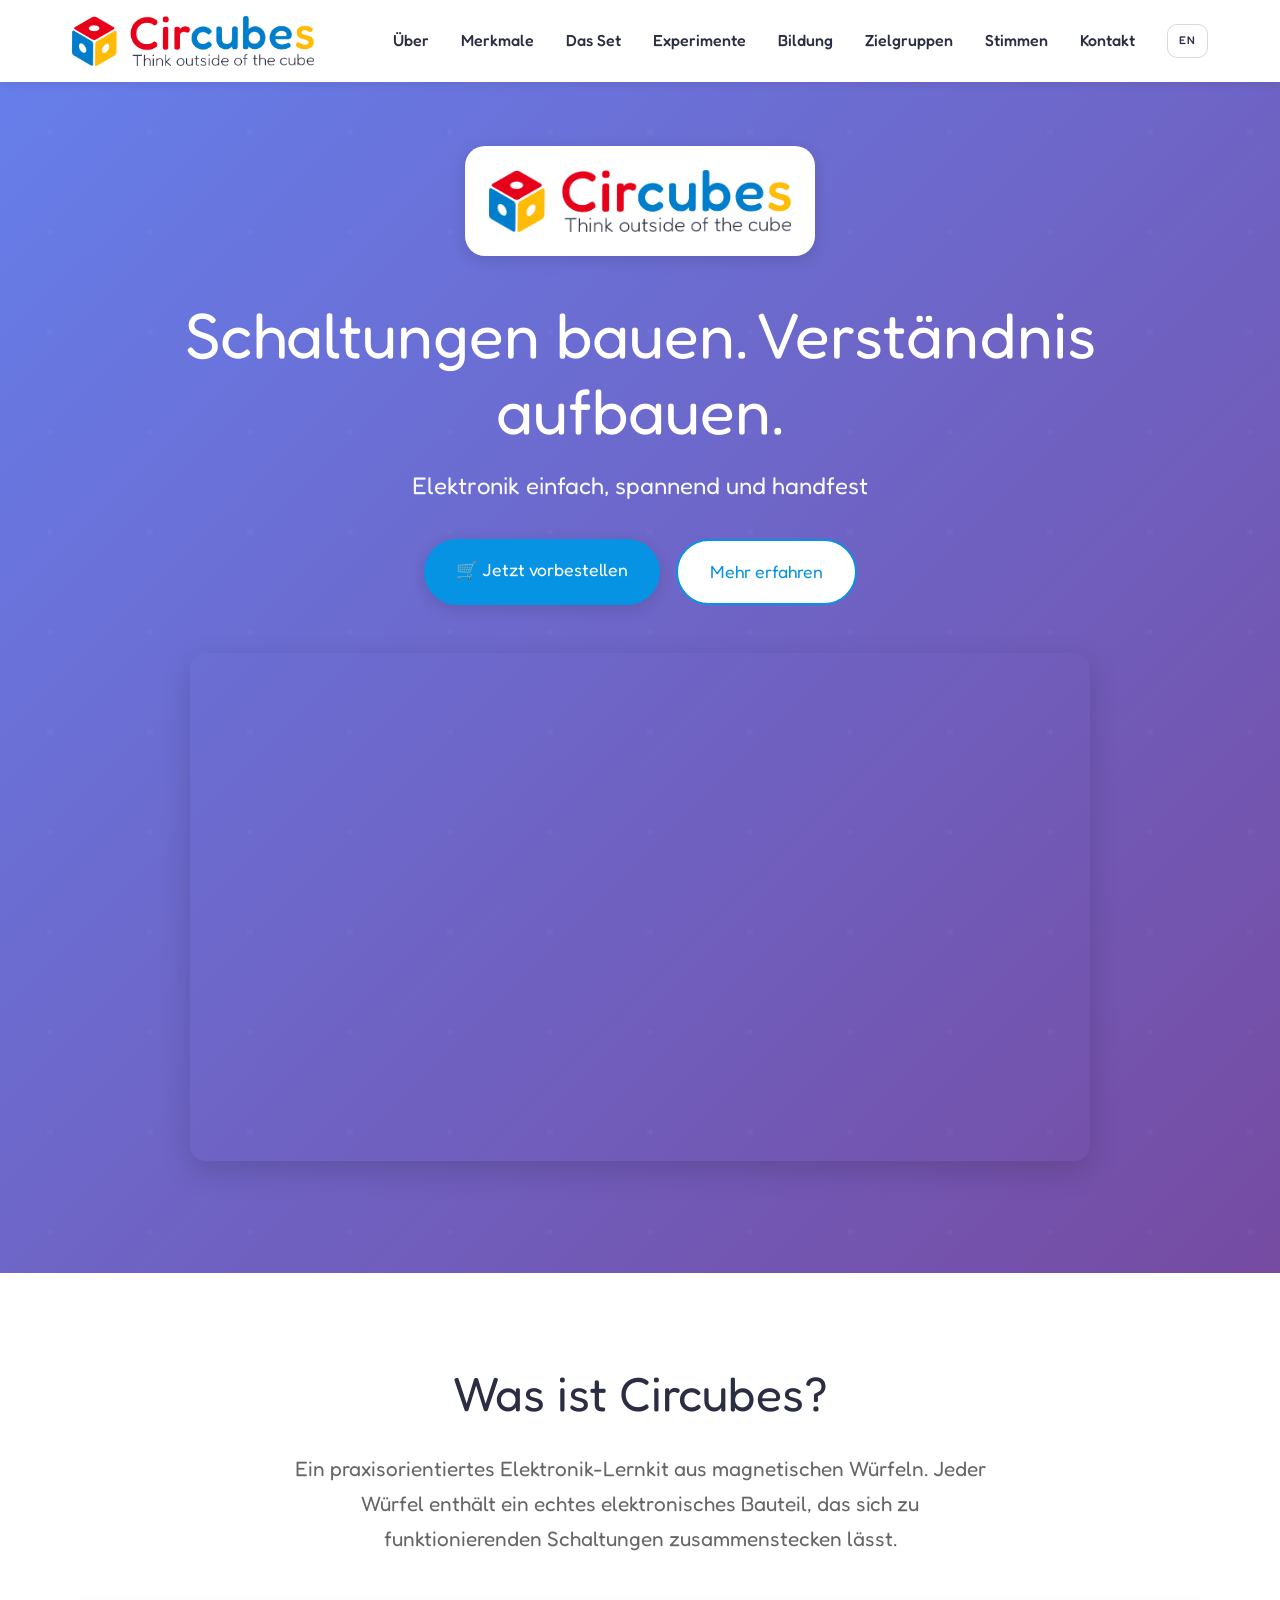
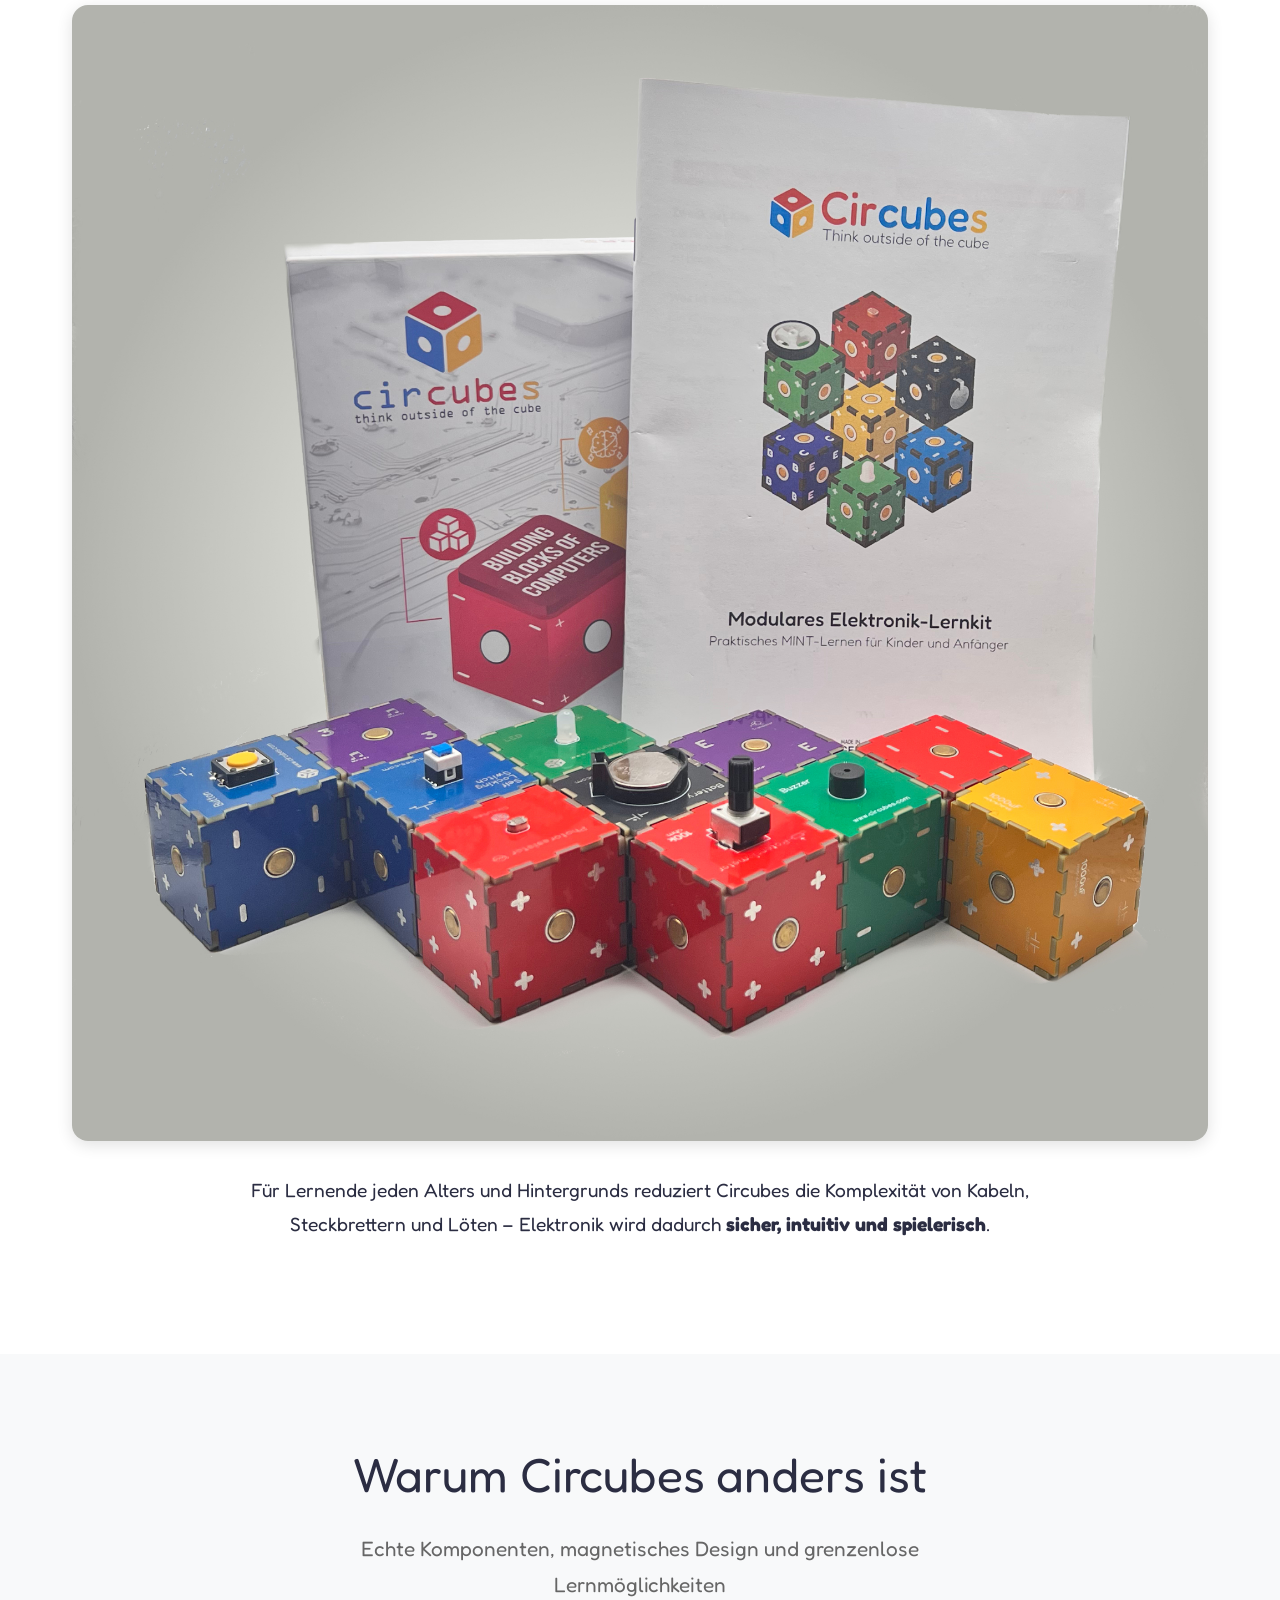
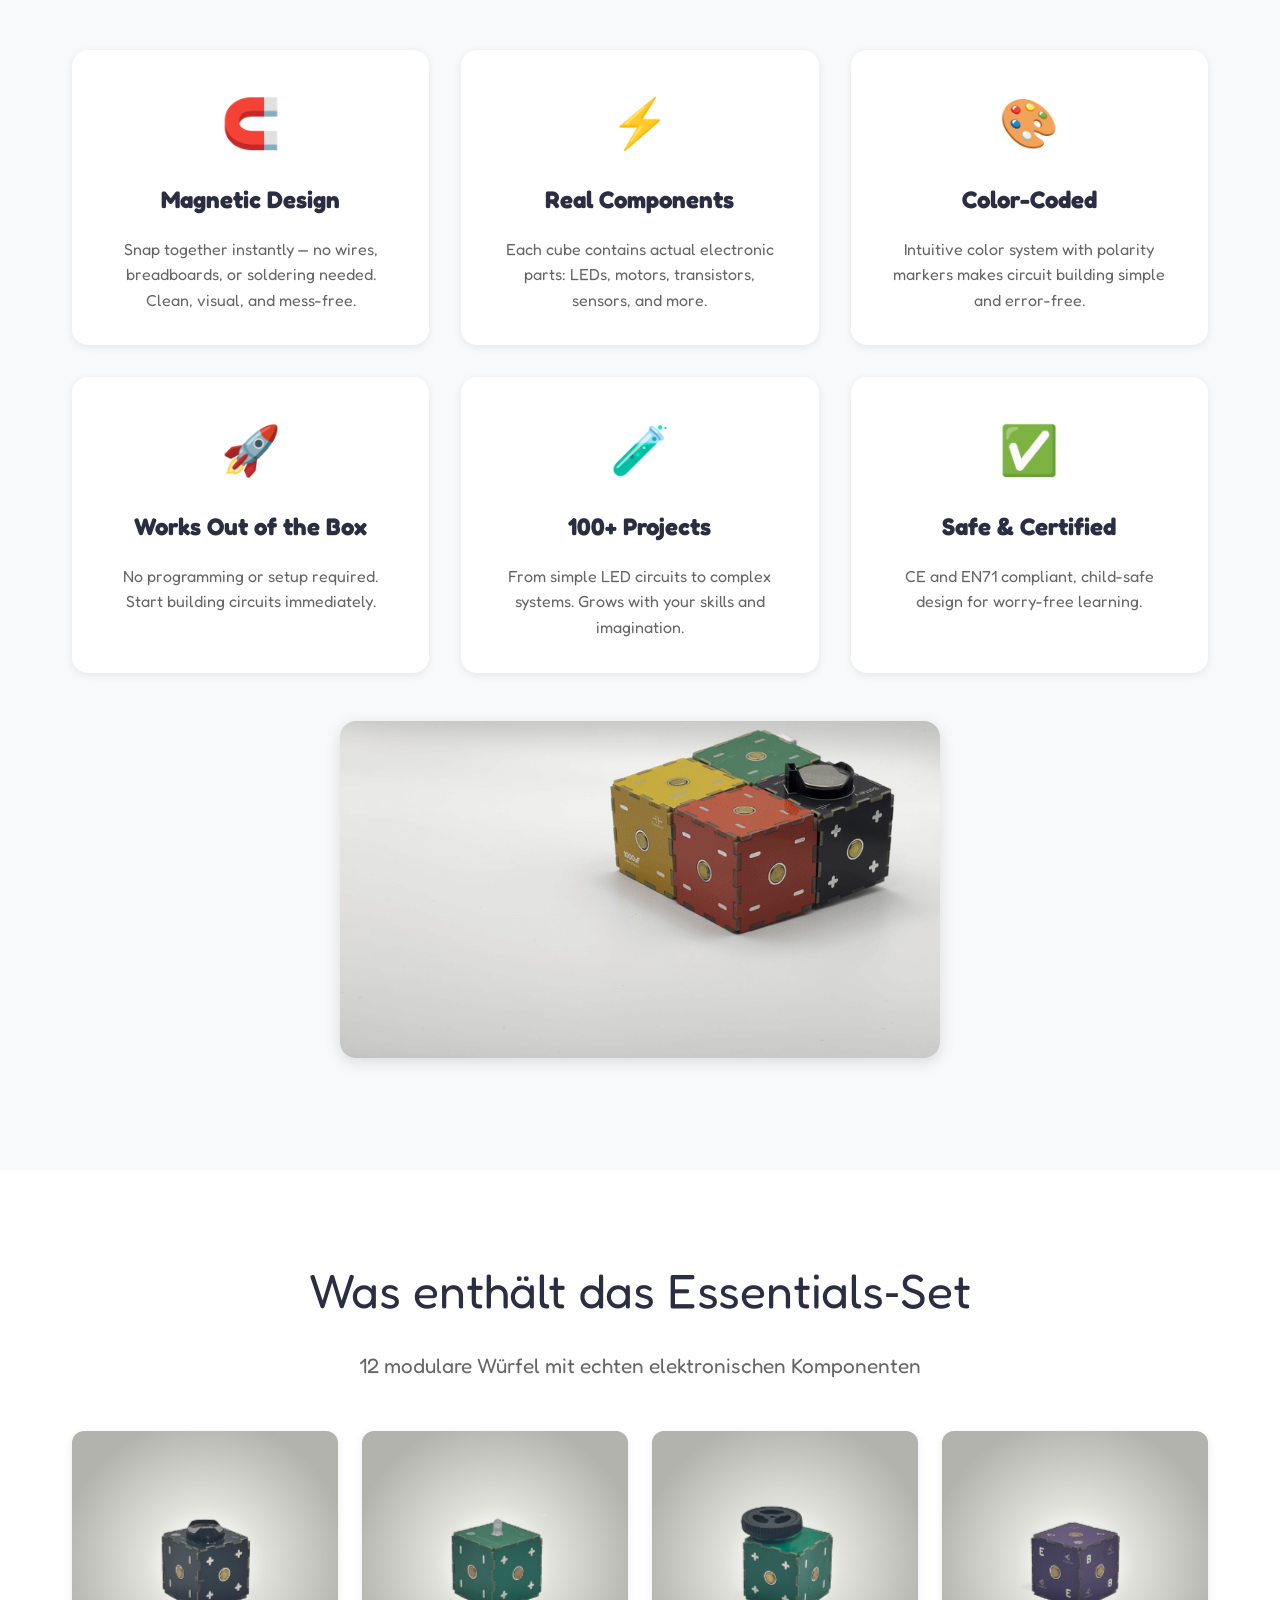
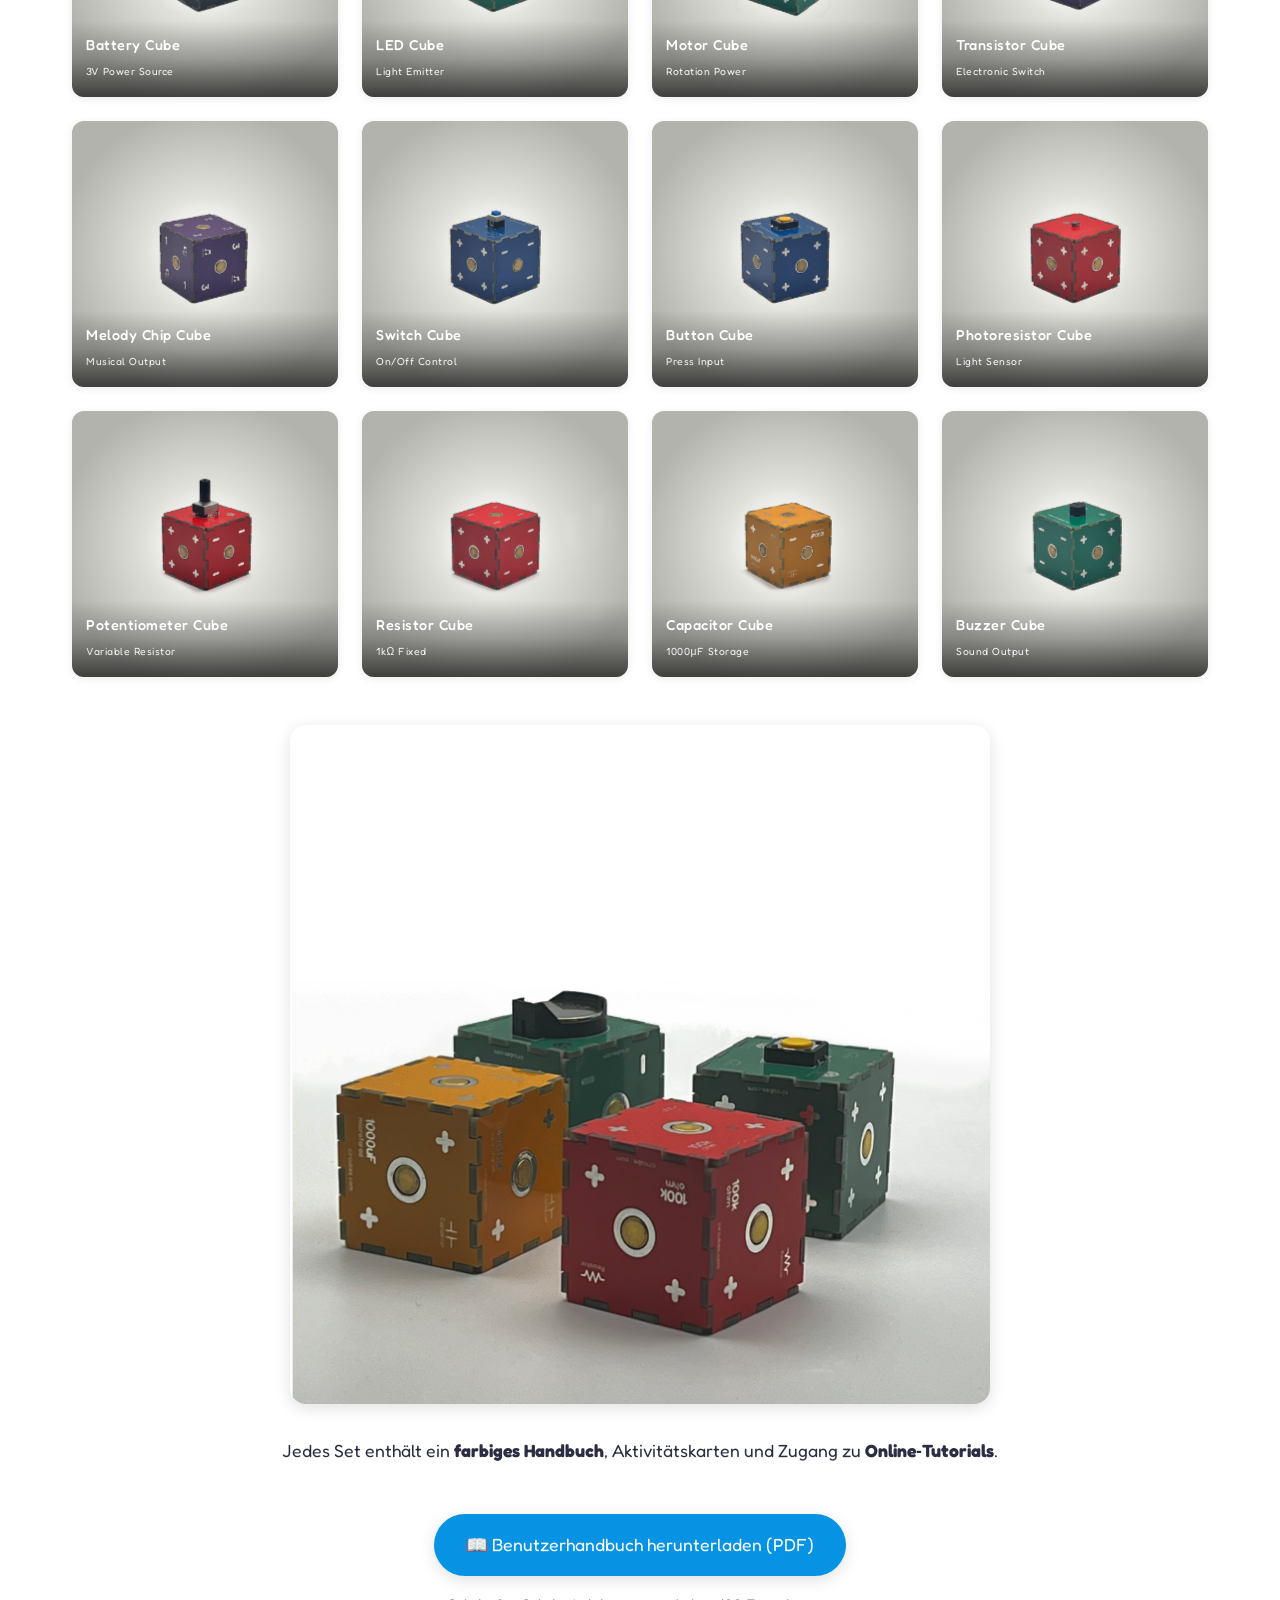
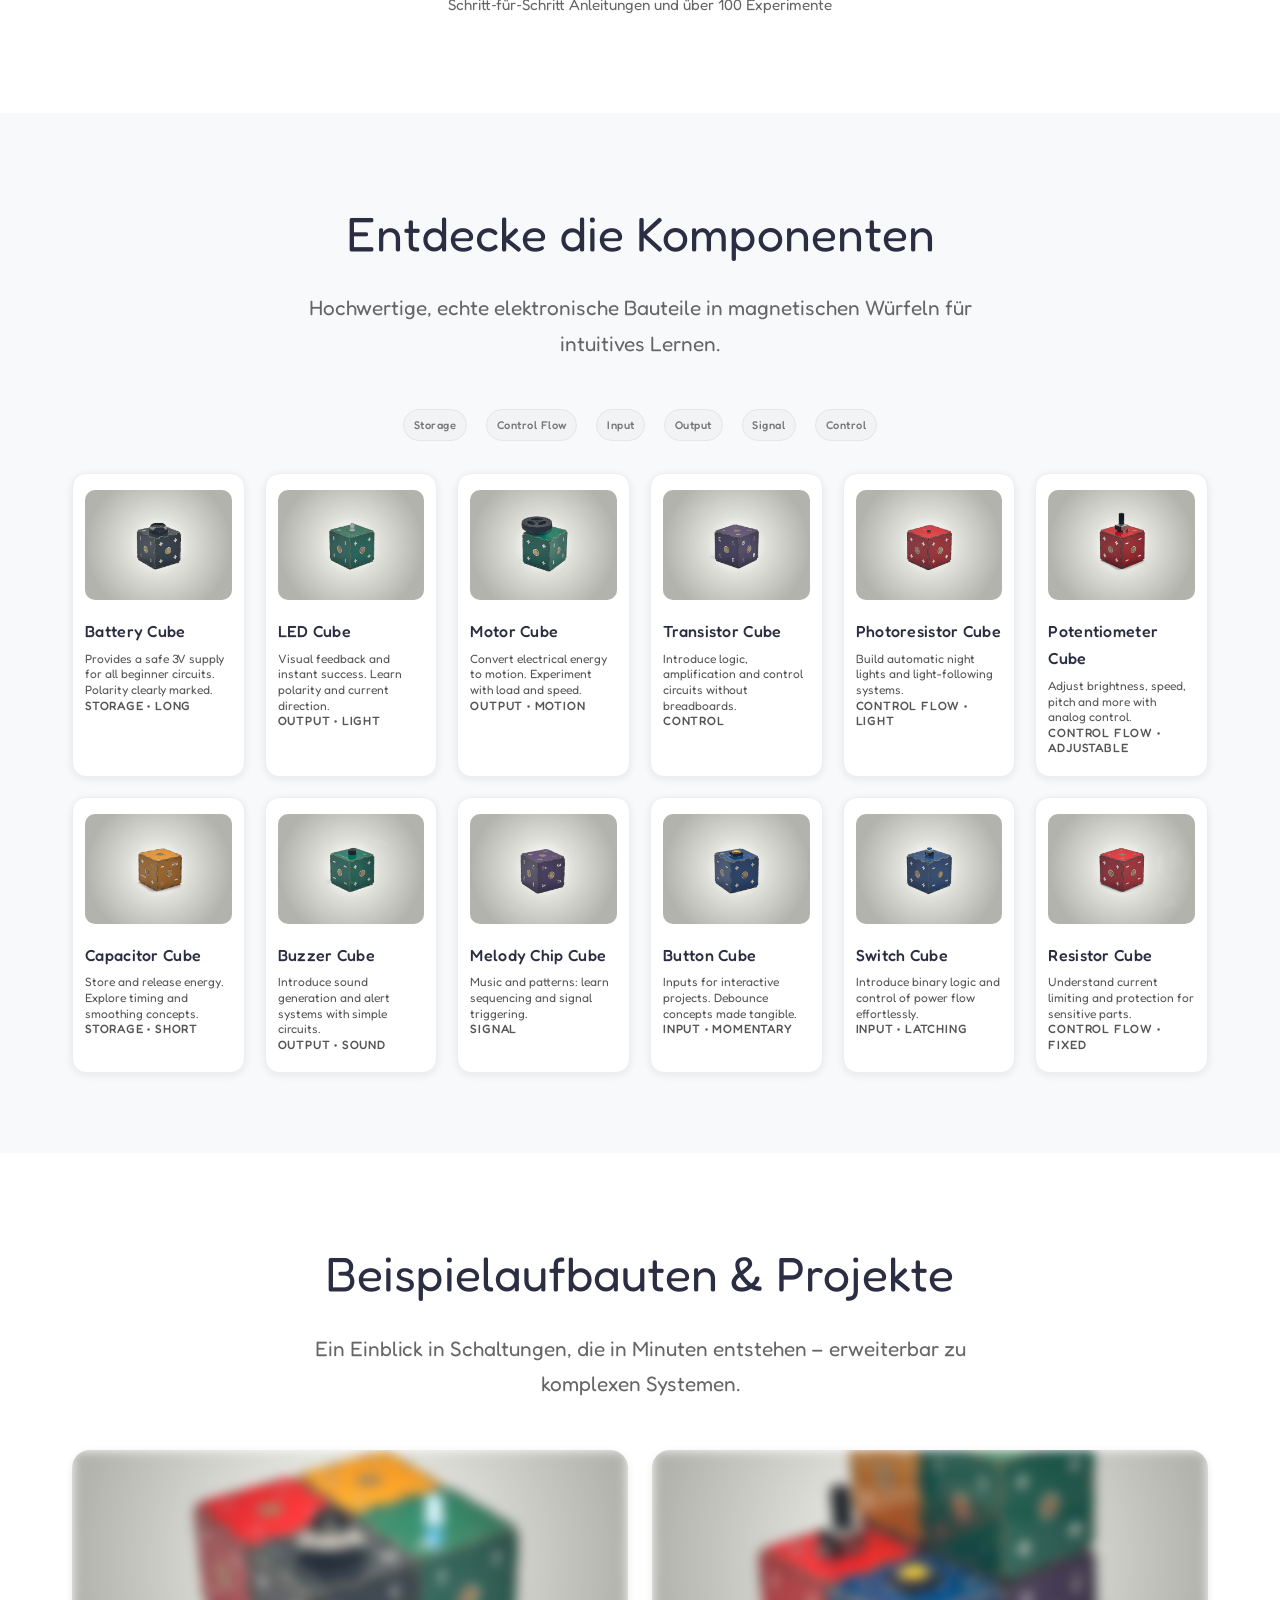
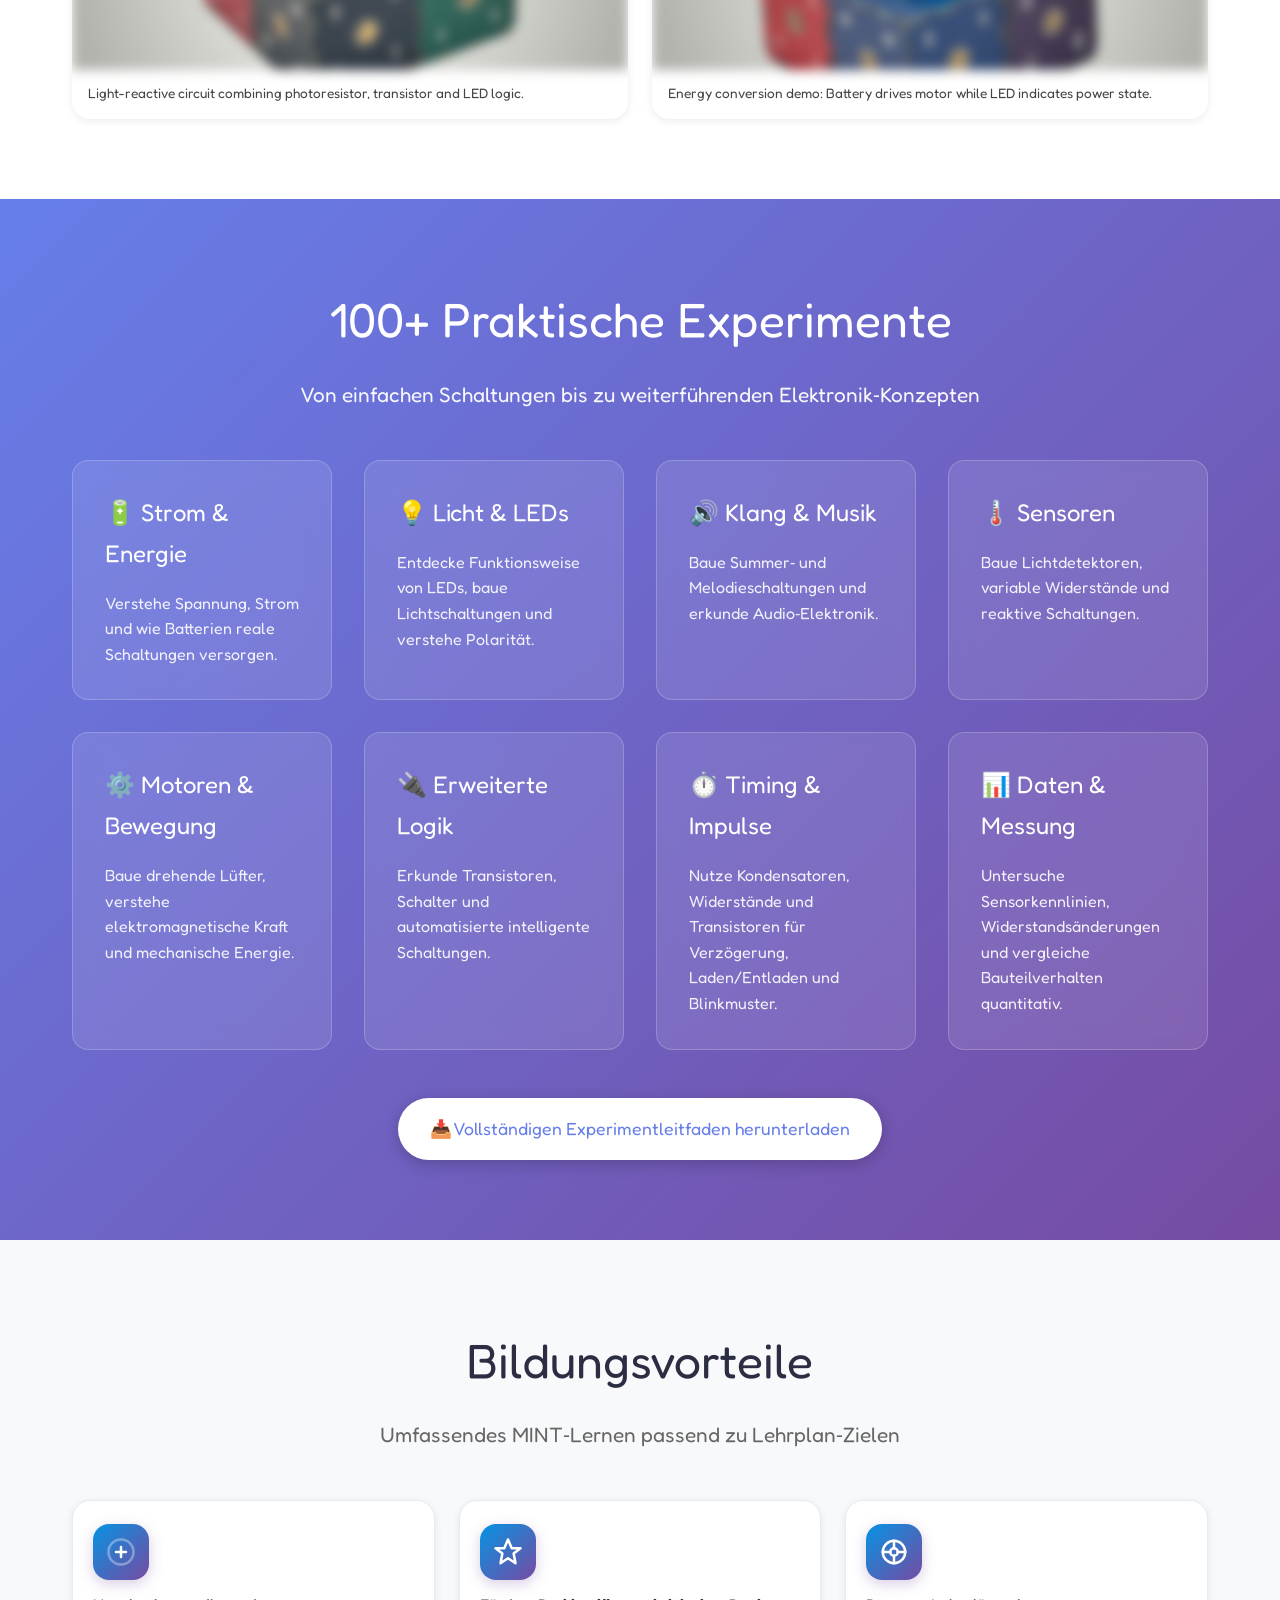
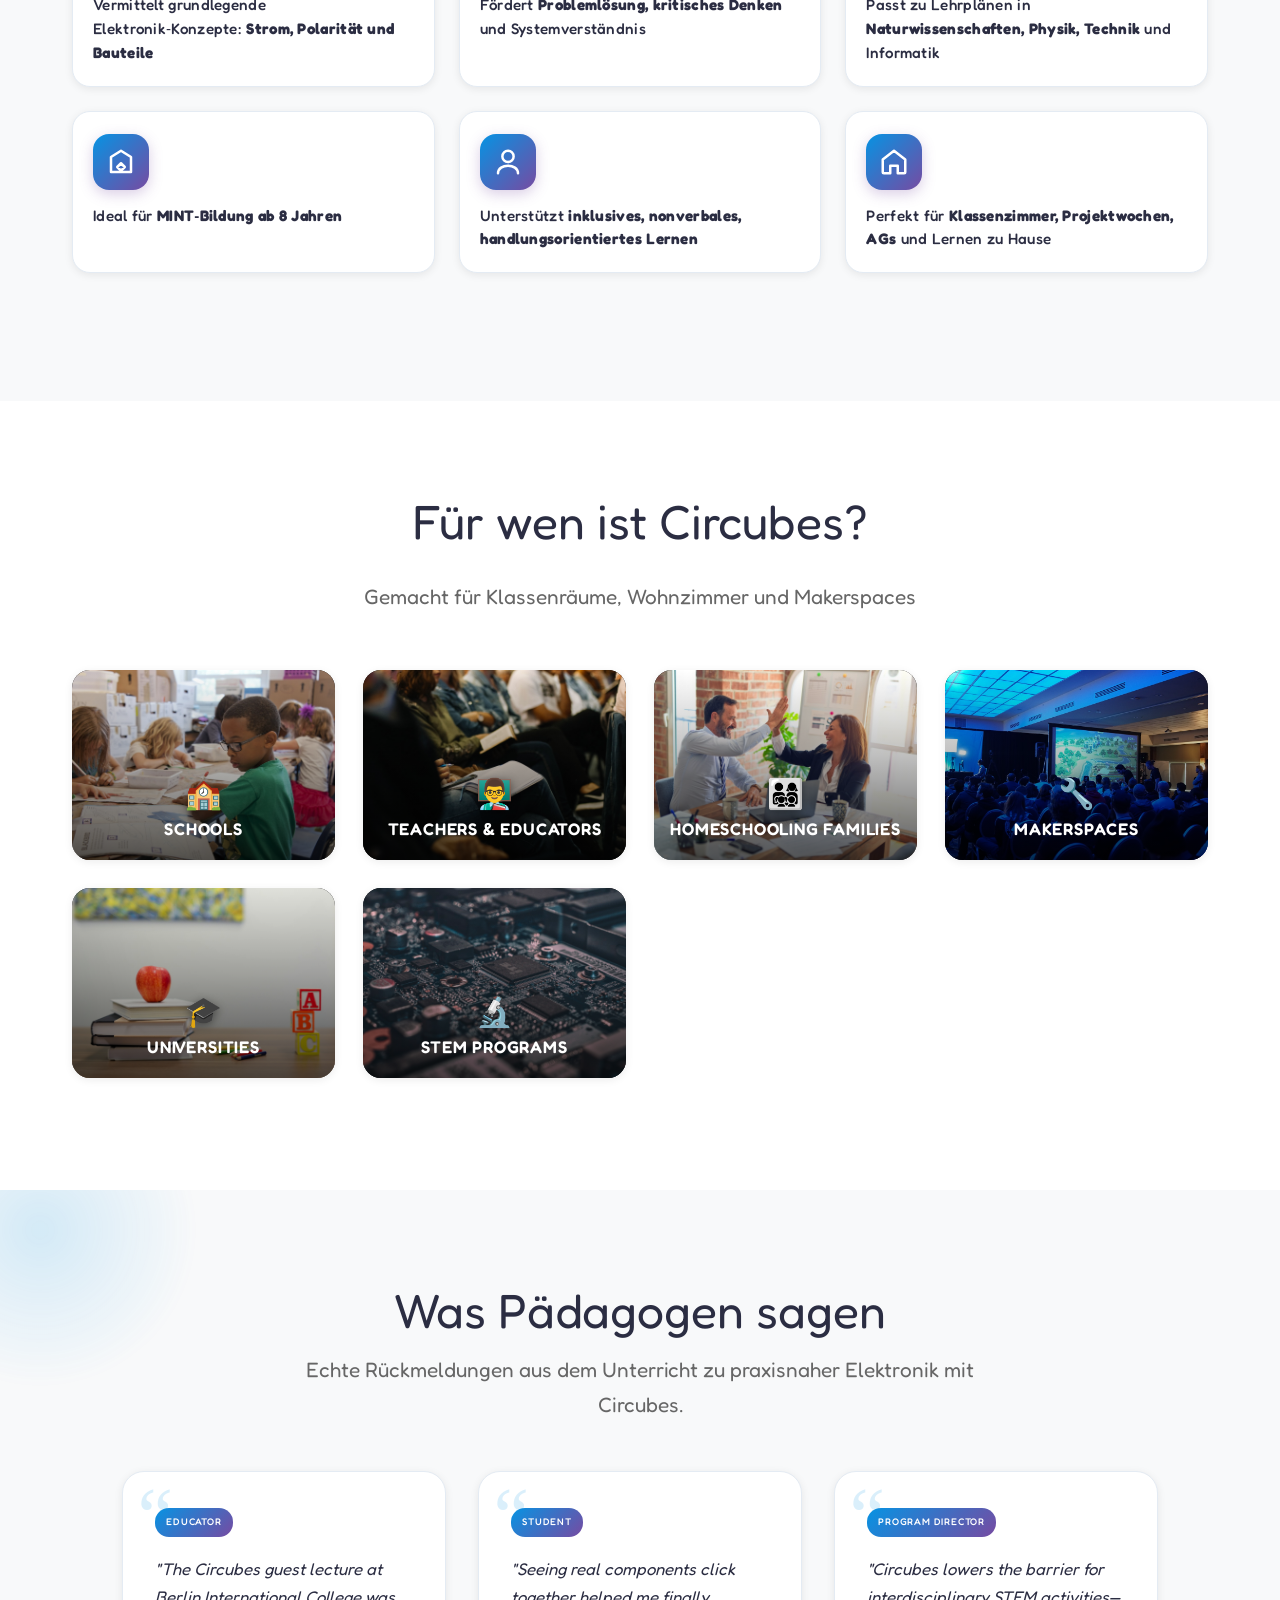
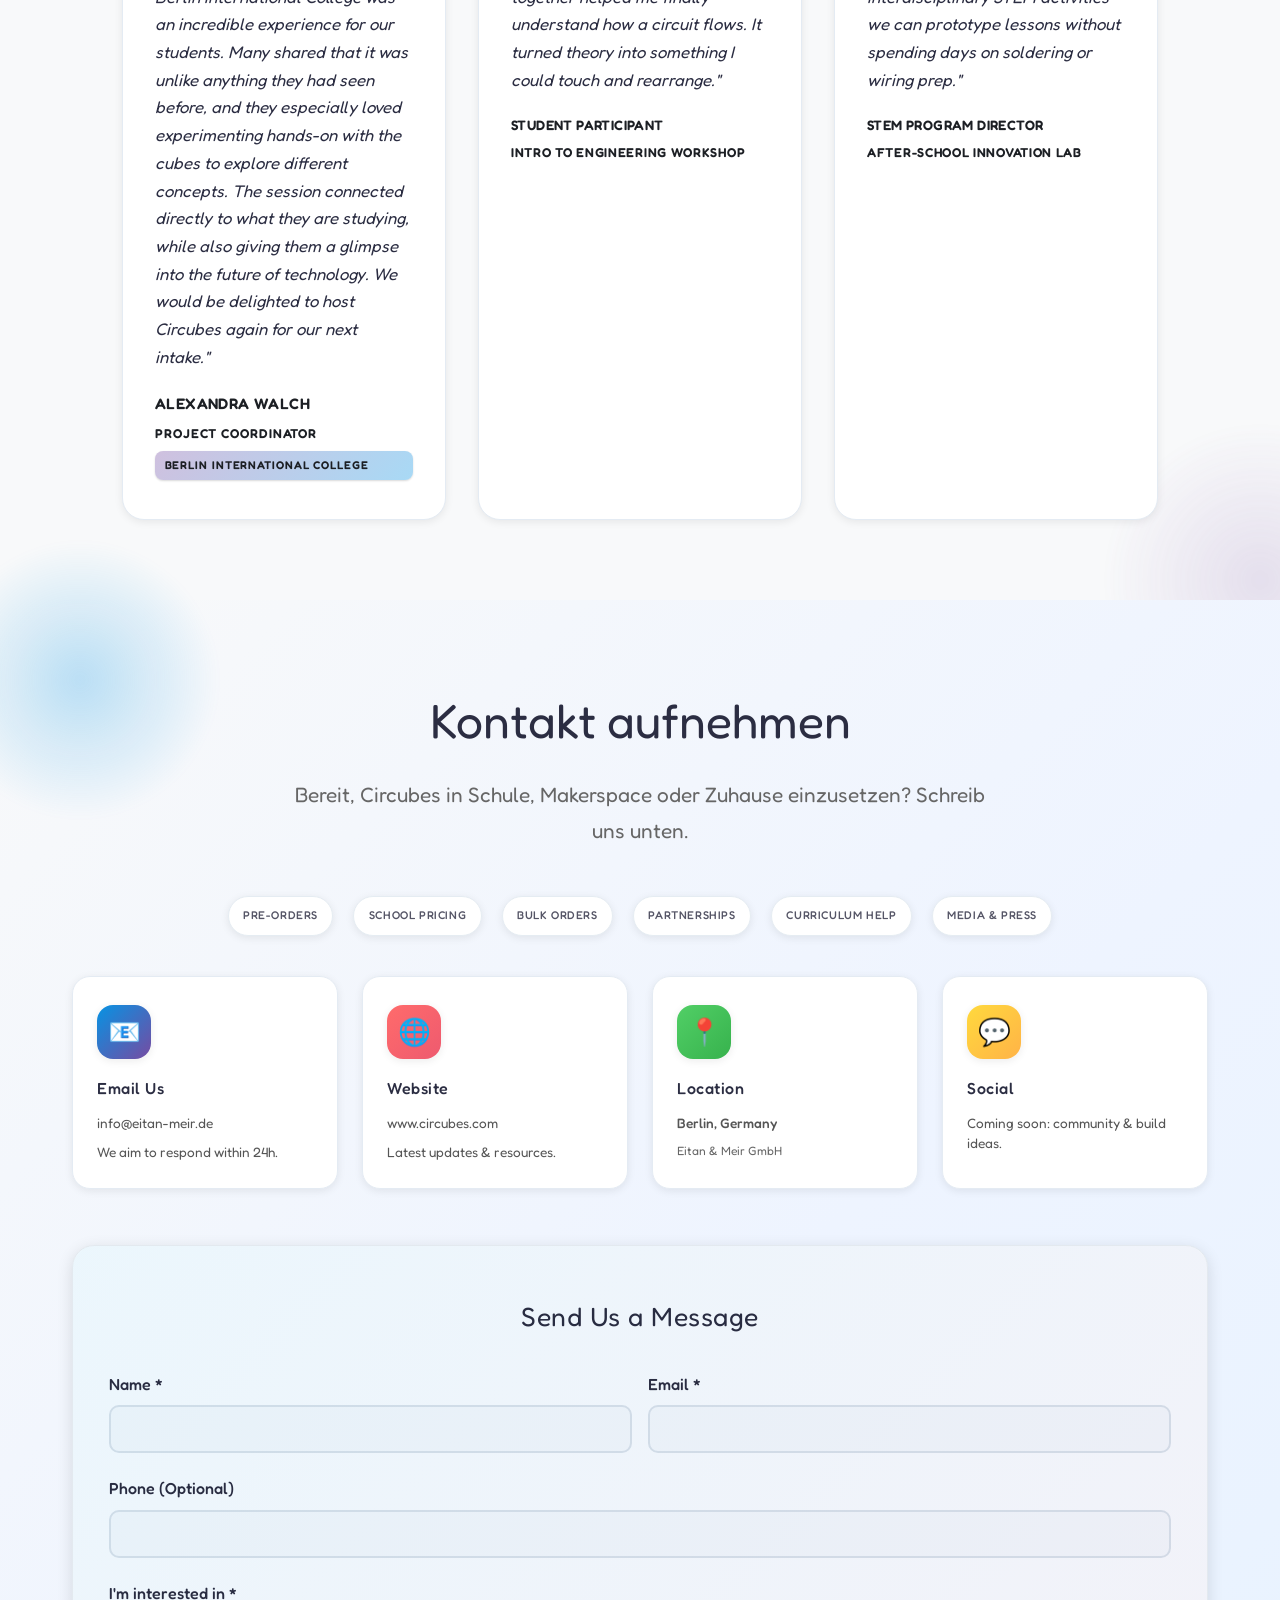
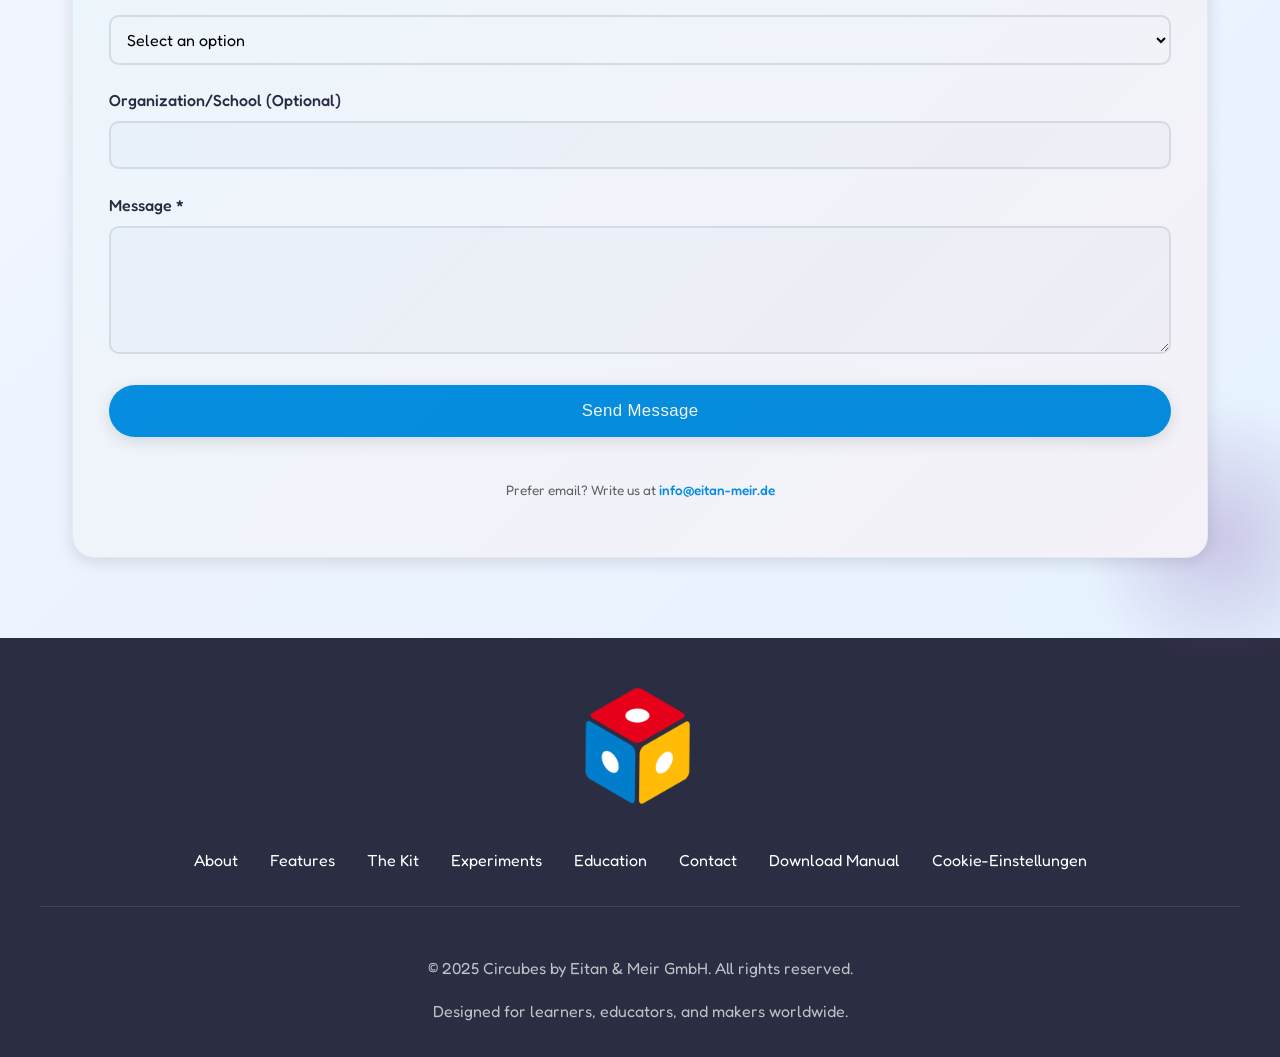
==== index-de.html @ 911e34e5 "cookies" ====
<!DOCTYPE html>
<html lang="de">

<head>
    <meta charset="UTF-8" />
    <meta name="viewport" content="width=device-width, initial-scale=1.0" />
    <meta name="description" content="Circubes – Modulares Elektronik-Lernkit. Schaltungen bauen ohne Kabel oder Löten. Perfekt für MINT-Bildung, Schulen und Maker." />
    <title>Circubes – Schaltungen bauen. Elektronik verstehen.</title>
    <script type="application/ld+json">
    {
      "@context": "https://schema.org",
      "@graph": [
        {
          "@type": "Organization",
          "@id": "https://www.circubes.com/index-de.html#organization",
          "name": "Eitan & Meir GmbH",
          "url": "https://www.circubes.com/index-de.html",
          "logo": {
            "@type": "ImageObject",
            "url": "https://www.circubes.com/logo_full_size.png",
            "width": "600",
            "height": "600"
          },
          "contactPoint": {
            "@type": "ContactPoint",
            "email": "info@eitan-meir.de",
            "contactType": "Kundenservice"
          }
        },
        {
          "@type": "WebSite",
          "@id": "https://www.circubes.com/index-de.html#website",
          "url": "https://www.circubes.com/index-de.html",
          "name": "Circubes",
          "description": "Modulares Elektronik-Lernkit. Schaltungen bauen ohne Kabel oder Löten. Perfekt für MINT-Bildung, Schulen und Maker.",
          "publisher": {
            "@id": "https://www.circubes.com/index-de.html#organization"
          }
        },
        {
          "@type": "Product",
          "@id": "https://www.circubes.com/index-de.html#mainproduct",
          "name": "Circubes Essentials-Set",
          "description": "Ein praxisorientiertes Elektronik-Lernkit aus 12 magnetischen Würfeln. Jeder Würfel enthält ein echtes elektronisches Bauteil, das sich zu funktionierenden Schaltungen zusammenstecken lässt. Sicher, intuitiv und spielerisch für jedes Alter.",
          "image": [
            "https://www.circubes.com/img/hore.jpg",
            "https://www.circubes.com/img/battery.jpg",
            "https://www.circubes.com/img/led.jpg",
            "https://www.circubes.com/p2.png"
          ],
          "brand": {
            "@type": "Brand",
            "name": "Circubes"
          },
          "offers": {
            "@type": "Offer",
            "url": "https://www.circubes.com/index-de.html",
            "priceCurrency": "USD",
            "price": "99.00",
            "priceValidUntil": "2026-12-31",
            "availability": "https://schema.org/InStock",
            "itemCondition": "https://schema.org/NewCondition",
            "seller": {
              "@id": "https://www.circubes.com/index-de.html#organization"
            },
            "shippingDetails": {
              "@type": "OfferShippingDetails",
              "shippingRate": {
                "@type": "MonetaryAmount",
                "value": "0",
                "currency": "USD"
              },
              "shippingDestination": [
                {
                  "@type": "DefinedRegion",
                  "addressCountry": "DE"
                },
                {
                  "@type": "DefinedRegion",
                  "addressCountry": "EU"
                }
              ],
              "deliveryTime": {
                "@type": "ShippingDeliveryTime",
                "handlingTime": {
                  "@type": "QuantitativeValue",
                  "minValue": "0",
                  "maxValue": "2",
                  "unitCode": "DAY"
                },
                "transitTime": {
                  "@type": "QuantitativeValue",
                  "minValue": "2",
                  "maxValue": "5",
                  "unitCode": "DAY"
                }
              }
            },
            "hasMerchantReturnPolicy": {
              "@type": "MerchantReturnPolicy",
              "applicableCountry": "DE",
              "returnPolicyCategory": "https://schema.org/MerchantReturnFiniteReturnPeriod",
              "merchantReturnDays": 30,
              "returnMethod": "https://schema.org/ReturnByMail",
              "returnFees": "https://schema.org/FreeReturn"
            }
          },
          "aggregateRating": {
            "@type": "AggregateRating",
            "ratingValue": "5",
            "bestRating": "5",
            "ratingCount": "3"
          },
          "review": {
            "@type": "Review",
            "author": {
              "@type": "Person",
              "name": "Alexandra Walch"
            },
            "reviewRating": {
              "@type": "Rating",
              "ratingValue": "5",
              "bestRating": "5"
            },
            "reviewBody": "Der Circubes-Gastvortrag am Berlin International College war ein unglaubliches Erlebnis für unsere Studenten. Viele sagten, es sei anders als alles, was sie zuvor gesehen hätten."
          },
          "category": "Lernspielzeug / Elektronik-Baukasten",
          "hasPart": [
            {
              "@type": "Thing",
              "name": "Batterie-Würfel",
              "description": "3V Stromquelle für modulare Schaltungen.",
              "image": "https://www.circubes.com/img/battery.jpg"
            },
            {
              "@type": "Thing",
              "name": "LED-Würfel",
              "description": "Leuchtdioden-Würfel für visuelles Feedback.",
              "image": "https://www.circubes.com/img/led.jpg"
            },
            {
              "@type": "Thing",
              "name": "Motor-Würfel",
              "description": "Gleichstrommotor-Würfel für Bewegungsexperimente.",
              "image": "https://www.circubes.com/img/motor.jpg"
            },
            {
              "@type": "Thing",
              "name": "Transistor-Würfel",
              "description": "Elektronischer Schalter für Logik und Steuerung.",
              "image": "https://www.circubes.com/img/transistor.jpg"
            },
            {
              "@type": "Thing",
              "name": "Melodie-Chip-Würfel",
              "description": "Integrierter Schaltkreis für musikalische Töne.",
              "image": "https://www.circubes.com/img/melody.jpg"
            },
            {
              "@type": "Thing",
              "name": "Schalter-Würfel",
              "description": "Rastender Schalter zur Stromsteuerung.",
              "image": "https://www.circubes.com/img/switch.jpg"
            },
            {
              "@type": "Thing",
              "name": "Taster-Würfel",
              "description": "Taktiler Taster für Eingaben.",
              "image": "https://www.circubes.com/img/button.jpg"
            },
            {
              "@type": "Thing",
              "name": "Fotowiderstand-Würfel",
              "description": "Lichtabhängiger Sensor für reaktive Schaltungen.",
              "image": "https://www.circubes.com/img/photoresistor.jpg"
            },
            {
              "@type": "Thing",
              "name": "Potentiometer-Würfel",
              "description": "Variabler Widerstand für analoge Steuerung.",
              "image": "https://www.circubes.com/img/potentiometer.jpg"
            },
            {
              "@type": "Thing",
              "name": "Widerstands-Würfel",
              "description": "1kΩ Festwiderstand zur Strombegrenzung.",
              "image": "https://www.circubes.com/img/resistor.jpg"
            },
            {
              "@type": "Thing",
              "name": "Kondensator-Würfel",
              "description": "1000μF Energiespeicher-Komponente.",
              "image": "https://www.circubes.com/img/capacitor.jpg"
            },
            {
              "@type": "Thing",
              "name": "Summer-Würfel",
              "description": "Akustisches Signalgeber-Modul.",
              "image": "https://www.circubes.com/img/buzzer.jpg"
            }
          ]
        }
      ]
    }
    </script>
    <link rel="preconnect" href="https://fonts.googleapis.com" />
    <link rel="preconnect" href="https://fonts.gstatic.com" crossorigin />
    <link href="https://fonts.googleapis.com/css2?family=Fredoka:wght@300..700&display=swap" rel="stylesheet">
    <style>
        /* Variables */
        :root {
            --color-primary: #0693e3;
            --color-secondary: #FF6B6B;
            --color-accent: #FFD93D;
            --color-success: #51CF66;
            --color-dark: #2b2d42;
            --color-light: #f8f9fa;
            --color-white: #ffffff;
            --font-main: "Fredoka", sans-serif;
            --shadow-sm: 0 2px 8px rgba(0, 0, 0, 0.08);
            --shadow-md: 0 4px 16px rgba(0, 0, 0, 0.12);
            --shadow-lg: 0 10px 30px rgba(0, 0, 0, 0.15);
            --transition: all 0.3s ease;
        }

        /* Base styles */
        * {
            box-sizing: border-box;
        }

        body {
            font-family: var(--font-main);
            margin: 0;
            padding: 0;
            background-color: var(--color-white);
            color: var(--color-dark);
            line-height: 1.7;
            scroll-behavior: smooth;
            font-weight: 400;
        }

        /* Navigation Bar */
        .navbar {
            background: var(--color-white);
            box-shadow: var(--shadow-sm);
            position: sticky;
            top: 0;
            z-index: 1000;
            padding: 1rem 0;
        }

        .navbar-container {
            max-width: 1200px;
            margin: 0 auto;
            padding: 0 2rem;
            display: flex;
            justify-content: space-between;
            align-items: center;
            flex-wrap: wrap;
        }

        .navbar-logo {
            height: 50px;
        }

        .navbar-menu {
            display: flex;
            gap: 2rem;
            align-items: center;
            flex-wrap: wrap;
        }

        .navbar-menu a {
            text-decoration: none;
            color: var(--color-dark);
            font-weight: 500;
            transition: var(--transition);
            font-size: 1rem;
        }

        .navbar-menu a:hover {
            color: var(--color-primary);
        }

        /* Hero Section */
        .hero {
            background: linear-gradient(135deg, #667eea 0%, #764ba2 100%);
            color: var(--color-white);
            padding: 4rem 2rem;
            text-align: center;
            position: relative;
            overflow: hidden;
        }

        .hero::before {
            content: '';
            position: absolute;
            top: 0;
            left: 0;
            right: 0;
            bottom: 0;
            background: url('data:image/svg+xml,<svg width="100" height="100" xmlns="http://www.w3.org/2000/svg"><circle cx="50" cy="50" r="3" fill="rgba(255,255,255,0.1)"/></svg>');
            opacity: 0.3;
        }

        .hero-content {
            max-width: 1200px;
            margin: 0 auto;
            position: relative;
            z-index: 1;
        }

        .hero-logo {
            max-width: 350px;
            margin: 0 auto 2rem;
            background: var(--color-white);
            padding: 1.5rem;
            border-radius: 20px;
            box-shadow: var(--shadow-md);
        }

        .hero h1 {
            font-size: clamp(2.5rem, 5vw, 4rem);
            font-weight: 400;
            margin: 0 0 1rem 0;
            line-height: 1.2;
        }

        .hero-tagline {
            font-size: clamp(1.2rem, 2.5vw, 1.5rem);
            font-weight: 400;
            margin: 0 0 2rem 0;
            opacity: 0.95;
        }

        .hero-video {
            max-width: 900px;
            margin: 3rem auto;
            border-radius: 16px;
            overflow: hidden;
            box-shadow: var(--shadow-lg);
        }

        .hero-video iframe {
            width: 100%;
            height: 500px;
            border: none;
        }

        /* CTA Buttons */
        .cta-buttons {
            display: flex;
            justify-content: center;
            gap: 1rem;
            margin: 2rem 0;
            flex-wrap: wrap;
        }

        .btn {
            display: inline-block;
            padding: 1rem 2rem;
            border-radius: 50px;
            font-weight: 400;
            text-decoration: none;
            transition: var(--transition);
            font-size: 1.1rem;
            cursor: pointer;
            border: none;
        }

        .btn-primary {
            background: var(--color-primary);
            color: var(--color-white);
            box-shadow: var(--shadow-md);
        }

        .btn-primary:hover {
            background: #0577c5;
            transform: translateY(-2px);
            box-shadow: var(--shadow-lg);
        }

        .btn-secondary {
            background: var(--color-white);
            color: var(--color-primary);
            border: 2px solid var(--color-primary);
        }

        .btn-secondary:hover {
            background: var(--color-primary);
            color: var(--color-white);
            transform: translateY(-2px);
        }

        /* Container */
        .container {
            max-width: 1200px;
            margin: 0 auto;
            padding: 0 2rem;
        }

        /* Section Styles */
        section {
            padding: 5rem 2rem;
            scroll-margin-top: 80px;
        }

        .section-alt {
            background: var(--color-light);
        }

        .section-heading {
            font-size: clamp(2rem, 4vw, 3rem);
            font-weight: 400;
            margin: 0 0 1rem 0;
            text-align: center;
            color: var(--color-dark);
        }

        .section-subheading {
            font-size: clamp(1.1rem, 2vw, 1.3rem);
            text-align: center;
            color: #666;
            margin: 0 auto 3rem;
            max-width: 700px;
        }

        /* Feature Grid */
        .feature-grid {
            display: grid;
            grid-template-columns: repeat(auto-fit, minmax(280px, 1fr));
            gap: 2rem;
            margin: 3rem 0;
        }

        .feature-card {
            background: var(--color-white);
            padding: 2rem;
            border-radius: 16px;
            box-shadow: var(--shadow-sm);
            transition: var(--transition);
            text-align: center;
        }

        .feature-card:hover {
            transform: translateY(-5px);
            box-shadow: var(--shadow-md);
        }

        .feature-icon {
            font-size: 3rem;
            margin-bottom: 1rem;
        }

        .feature-card h3 {
            font-size: 1.5rem;
            margin: 0 0 1rem 0;
            color: var(--color-dark);
        }

        .feature-card p {
            color: #666;
            line-height: 1.6;
            margin: 0;
        }

        /* Image Styles */
        .featured-image {
            max-width: 100%;
            height: auto;
            border-radius: 16px;
            box-shadow: var(--shadow-md);
            margin: 2rem auto;
            display: block;
        }

        /* Kit Contents */
        .kit-grid {
            display: grid;
            grid-template-columns: repeat(auto-fit, minmax(200px, 1fr));
            gap: 1.5rem;
            margin: 3rem 0;
        }
        /* Force 4 columns (=> 3 rows for 12 items) on wide screens */
        @media (min-width: 1200px) {
            .kit-grid {
                grid-template-columns: repeat(4, 1fr);
            }
        }

        .kit-item {
            background: var(--color-white);
            padding: 0;
            border-radius: 12px;
            box-shadow: var(--shadow-sm);
            text-align: center;
            transition: var(--transition);
            position: relative;
            overflow: hidden;
        }

        .kit-item:hover {
            transform: scale(1.05);
            box-shadow: var(--shadow-md);
        }

        .kit-item-icon {
            font-size: 2.5rem;
            margin-bottom: 0.5rem;
        }

        .kit-item-name {
            font-weight: 400;
            color: var(--color-dark);
        }

        .kit-item img {
            width: 100%;
            height: 100%;
            object-fit: cover;
            display: block;
            border-radius: inherit;
            margin: 0;
            box-shadow: none;
            transition: transform 0.6s ease;
            transform: scale(1.1); /* modest 10% baseline enlargement for subtle depth */
            will-change: transform;
        }
        .kit-item:hover img {
            transform: scale(1.18); /* maintain ~8% additional zoom on hover */
        }
        .kit-item-overlay {
            position: absolute;
            left: 0;
            right: 0;
            bottom: 0;
            padding: 0.75rem 0.9rem 1rem;
            background: linear-gradient(to top, rgba(0,0,0,0.65), rgba(0,0,0,0.25), rgba(0,0,0,0));
            color: #fff;
            text-align: left;
        }
        .kit-item-name {
            font-weight: 500;
            color: #fff;
            font-size: 0.9rem;
            letter-spacing: 0.5px;
            margin: 0;
        }
        .kit-item-desc {
            font-size: 0.65rem;
            margin: 0.35rem 0 0;
            opacity: 0.9;
            letter-spacing: 0.5px;
        }

        /* Component Gallery */
        .component-gallery-grid {
            display: grid;
            grid-template-columns: repeat(auto-fit, minmax(160px, 1fr));
            gap: 1.25rem;
            margin-top: 2rem;
        }

        .component-card {
            background: var(--color-white);
            border: 1px solid #eee;
            border-radius: 14px;
            padding: 1rem 0.75rem 1.25rem;
            box-shadow: var(--shadow-sm);
            transition: var(--transition);
            position: relative;
            overflow: hidden;
        }

        .component-card:hover {
            transform: translateY(-6px);
            box-shadow: var(--shadow-md);
        }

        .component-card img {
            width: 100%;
            height: 110px;
            object-fit: cover;
            border-radius: 10px;
            margin-bottom: 0.6rem;
        }

        .component-card h4 {
            margin: 0 0 0.35rem 0;
            font-size: 1rem;
            font-weight: 500;
            letter-spacing: 0.3px;
        }

        .component-card p {
            margin: 0;
            font-size: 0.75rem;
            line-height: 1.3;
            color: #555;
        }
        .component-tags {
            margin: 0.35rem 0 0;
            font-size: 0.65rem;
            letter-spacing: 0.8px;
            text-transform: uppercase;
            color: #888;
            font-weight: 500;
        }
        .taxonomy-legend {
            display: flex;
            flex-wrap: wrap;
            gap: 0.6rem 1.2rem;
            justify-content: center;
            margin: 1.5rem auto 0;
            font-size: 0.7rem;
            letter-spacing: 0.5px;
            color: #777;
            max-width: 800px;
        }
        .taxonomy-legend span {
            background: #f1f3f5;
            padding: 0.35rem 0.6rem;
            border-radius: 20px;
            border: 1px solid #e3e7ea;
            font-weight: 500;
        }

        /* Sample Builds Gallery */
        .builds-gallery {
            display: grid;
            grid-template-columns: repeat(auto-fit, minmax(300px, 1fr));
            gap: 1.5rem;
            margin-top: 2.5rem;
        }

        .builds-gallery figure {
            margin: 0;
            background: var(--color-white);
            border-radius: 18px;
            box-shadow: var(--shadow-sm);
            overflow: hidden;
            position: relative;
            display: flex;
            flex-direction: column;
        }

        .builds-gallery img {
            width: 100%;
            height: 220px;
            object-fit: cover;
            display: block;
            filter: blur(6px); /* persistent blur for showcase */
            transition: filter 0.35s ease;
        }

        .builds-gallery figcaption {
            padding: 0.9rem 1rem 1rem;
            font-size: 0.85rem;
            color: #444;
            line-height: 1.4;
        }

        /* Override lazy states: keep blurred appearance */
        .lazy-blur { filter: blur(6px); }
        .lazy-loaded { filter: blur(6px); }
        /* Optional hover reveal */
        .builds-gallery figure:hover img { filter: blur(0); }

        /* Benefits List */
        .benefits-list {
            display: grid;
            /* Exactly 2 rows (6 items => 3 columns) on large screens */
            grid-template-columns: repeat(3, 1fr);
            gap: 1.5rem;
            margin: 3rem 0;
        }

        .benefit-item {
            position: relative;
            display: flex;
            flex-direction: column;
            gap: 0.85rem;
            padding: 1.4rem 1.25rem 1.35rem;
            background: #ffffff;
            border: 1px solid #e4ebf3;
            border-radius: 18px;
            box-shadow: var(--shadow-sm);
            transition: var(--transition);
            overflow: hidden;
        }

        .benefit-icon {
            width: 56px;
            height: 56px;
            border-radius: 16px;
            background: linear-gradient(135deg, var(--color-primary), #764ba2);
            display: flex;
            align-items: center;
            justify-content: center;
            color: #fff;
            box-shadow: 0 4px 14px rgba(118,75,162,0.28);
            flex-shrink: 0;
            position: relative;
        }
        .benefit-icon svg { width: 30px; height: 30px; display: block; }

        .benefit-text {
            font-size: 0.95rem;
            line-height: 1.55;
            color: #2b2d42;
            font-weight: 500;
            letter-spacing: 0.3px;
        }
        .benefit-item::before {
            content: "";
            position: absolute;
            inset: 0;
            background: linear-gradient(135deg, rgba(6,147,227,0.08), rgba(118,75,162,0.08));
            opacity: 0;
            transition: var(--transition);
            pointer-events: none;
        }
        .benefit-item:hover::before { opacity: 1; }
        .benefit-item:hover { transform: translateY(-6px); box-shadow: var(--shadow-md); }
        .benefit-item:focus-within { outline: 2px solid var(--color-primary); outline-offset: 2px; }
        /* Responsive adjustments for benefits explicit 3x2 layout */
        @media (max-width: 960px){
            .benefits-list { grid-template-columns: repeat(2, 1fr); }
        }
        @media (max-width: 640px){
            .benefits-list { grid-template-columns: 1fr; }
            .benefit-item { padding: 1.15rem 1rem 1.1rem; }
            .benefit-text { font-size: 0.9rem; }
            .benefit-icon { width: 48px; height: 48px; }
            .benefit-icon svg { width: 26px; height: 26px; }
        }

        /* Target Audience (Enhanced Cards) */
        .audience-grid {
            display: grid;
            grid-template-columns: repeat(auto-fit, minmax(240px, 1fr));
            gap: 1.75rem;
            margin: 3.5rem 0 2rem;
        }
        .audience-card {
            position: relative;
            border-radius: 18px;
            overflow: hidden;
            background: #111;
            box-shadow: var(--shadow-sm);
            isolation: isolate;
            transition: var(--transition);
        }
        .audience-card img {
            width: 100%;
            height: 170px;
            object-fit: cover;
            display: block; 
            transition: var(--transition);
        }
        .audience-card .audience-overlay {
            position: absolute;
            inset: 0;
            display: flex;
            flex-direction: column;
            align-items: center;
            justify-content: flex-end;
            padding: 1.1rem 1rem 1.05rem;
            background: linear-gradient(to top, rgba(0,0,0,0.65), rgba(0,0,0,0.25) 55%, rgba(0,0,0,0));
            color: #fff;
            text-align: center;
            gap: 0.4rem;
        }
        .audience-icon {
            font-size: 1.85rem;
            line-height: 1;
            filter: drop-shadow(0 2px 4px rgba(0,0,0,0.4));
        }
        .audience-title {
            font-size: 1.05rem;
            letter-spacing: 0.8px;
            font-weight: 600;
            text-transform: uppercase;
            margin: 0;
        }
        .audience-card:hover img { filter: brightness(0.82) saturate(1.25); transform: scale(1.04); }
        .audience-card:hover { box-shadow: var(--shadow-md); transform: translateY(-6px); }
        @media (min-width: 1200px){ .audience-card img { height: 190px; } }
        @media (max-width: 640px){ .audience-card img { height: 150px; } .audience-title { font-size: 0.95rem; } }

        /* Testimonial */
        .testimonial {
            background: var(--color-white);
            padding: 3rem;
            border-radius: 16px;
            box-shadow: var(--shadow-md);
            margin: 3rem auto;
            max-width: 900px;
            border-left: 5px solid var(--color-primary);
        }

        .testimonial-text {
            font-size: 1.2rem;
            line-height: 1.8;
            color: var(--color-dark);
            margin-bottom: 2rem;
            font-style: italic;
        }

        .testimonial-author {
            display: flex;
            align-items: center;
            gap: 1rem;
        }

        .testimonial-name {
            font-weight: 400;
            color: var(--color-dark);
        }

        .testimonial-title {
            color: #666;
            font-size: 0.95rem;
        }
        /* Enhanced Testimonials */
        #testimonials.section-alt { position: relative; overflow: hidden; }
        #testimonials.section-alt::before, #testimonials.section-alt::after {
            content: ""; position: absolute; width: 320px; height: 320px; border-radius: 50%;
            background: radial-gradient(circle at center, rgba(6,147,227,0.25), transparent 70%);
            top: -120px; left: -120px; filter: blur(6px); opacity: 0.6; pointer-events: none;}
        #testimonials.section-alt::after { top: auto; left: auto; bottom: -140px; right: -140px; background: radial-gradient(circle at center, rgba(118,75,162,0.25), transparent 70%); }
        .testimonials-wrapper { max-width: 1100px; margin: 0 auto; position: relative; z-index: 1; }
        .testimonials-grid { display: grid; grid-template-columns: repeat(auto-fit, minmax(320px, 1fr)); gap: 2rem; }
        .testimonial-card { background: #ffffff; border: 1px solid #e4ebf3; border-radius: 22px; padding: 2.25rem 2rem 2.4rem; position: relative; box-shadow: var(--shadow-sm); display: flex; flex-direction: column; gap: 1.2rem; transition: var(--transition); }
        .testimonial-card::before { content: "\201C"; position: absolute; top: 0.3rem; left: 0.9rem; font-size: 5rem; line-height: 1; color: rgba(6,147,227,0.15); font-family: serif; pointer-events: none; }
        .testimonial-card:hover { transform: translateY(-6px); box-shadow: var(--shadow-md); }
    .testimonial-card blockquote { margin: 0; font-size: 1.05rem; line-height: 1.65; color: #2b2d42; font-style: italic; position: relative; }
    /* Replacing footer element usage with a class-based wrapper */
    .testimonial-card .testimonial-meta { margin: 0; font-size: 0.8rem; letter-spacing: 0.5px; text-transform: uppercase; color: #556; font-weight: 500; display: flex; flex-direction: column; gap: 0.35rem; }
        .testimonial-author-name { font-size: 0.85rem; font-weight: 600; color: var(--color-dark); letter-spacing: 0.4px; }
        .testimonial-author-role { font-size: 0.7rem; color: #666; letter-spacing: 0.6px; }
    .testimonial-author-org { font-size: 0.65rem; color: #5a3d85; background: rgba(118,75,162,0.10); padding: 0.28rem 0.55rem 0.32rem; border-radius: 8px; display: inline-block; font-weight: 600; letter-spacing: 0.8px; box-shadow: 0 1px 2px rgba(118,75,162,0.15); }
    /* Slight hierarchy bump for educator name */
    .testimonial-card:first-child .testimonial-author-name { font-size: 0.95rem; }
    .testimonial-card:first-child .testimonial-meta { gap: 0.4rem; }
        .testimonial-badge { align-self: flex-start; background: linear-gradient(135deg,var(--color-primary),#764ba2); color:#fff; padding:0.4rem 0.7rem; border-radius:14px; font-size:0.6rem; letter-spacing:0.8px; font-weight:500; }
        @media (max-width: 640px){ .testimonial-card { padding: 1.75rem 1.4rem 2rem; } .testimonial-card blockquote { font-size: 0.95rem; } }

        /* Accessibility contrast adjustments for testimonial author details */
        .testimonial-card .testimonial-meta .testimonial-author-name,
        .testimonial-card .testimonial-meta .testimonial-author-role,
        .testimonial-card .testimonial-meta .testimonial-author-org {
            color: #1c1f24;
        }
        .testimonial-author-role {
            font-size: 0.8rem;
            font-weight: 600;
            color: #1c1f24 !important; /* ensure override of inline color */
            letter-spacing: 0.7px;
        }
        .testimonial-author-org {
            color: #2b2d42; /* darker for higher contrast */
            background: linear-gradient(135deg, rgba(118,75,162,0.35), rgba(6,147,227,0.35));
            padding: 0.3rem 0.6rem 0.35rem;
            border-radius: 8px;
            font-size: 0.7rem;
            font-weight: 600;
            letter-spacing: 0.9px;
            box-shadow: 0 1px 2px rgba(0,0,0,0.15);
        }

        /* Contact Section */
        .contact-card {
            background: linear-gradient(135deg, var(--color-primary), #764ba2);
            color: var(--color-white);
            padding: 3rem;
            border-radius: 16px;
            text-align: center;
            box-shadow: var(--shadow-lg);
        }
        /* Contact Section Enhanced */
        #contact {
            position: relative;
            background: linear-gradient(135deg, #f8f9fa 0%, #eef4ff 50%, #e6f2ff 100%);
        }
        #contact::before, #contact::after {
            content: "";
            position: absolute;
            width: 280px; height: 280px;
            background: radial-gradient(circle at center, rgba(6,147,227,0.25), transparent 70%);
            top: -60px; left: -60px;
            z-index: 0;
            pointer-events: none;
            filter: blur(4px);
        }
        #contact::after {
            top: auto; left: auto; right: -80px; bottom: -40px;
            background: radial-gradient(circle at center, rgba(118,75,162,0.25), transparent 70%);
        }
        .contact-inner {
            position: relative;
            z-index: 1;
        }
        .contact-grid {
            display: grid;
            grid-template-columns: repeat(auto-fit, minmax(250px, 1fr));
            gap: 1.5rem;
            margin: 2.5rem 0 3.5rem;
        }
        .contact-card-sm {
            background: var(--color-white);
            border: 1px solid #e4ebf3;
            padding: 1.75rem 1.5rem 1.6rem;
            border-radius: 18px;
            box-shadow: var(--shadow-sm);
            position: relative;
            overflow: hidden;
            transition: var(--transition);
            display: flex;
            flex-direction: column;
            gap: 0.6rem;
        }
        .contact-card-sm::before {
            content: "";
            position: absolute;
            inset: 0;
            background: linear-gradient(135deg, rgba(6,147,227,0.08), rgba(118,75,162,0.08));
            opacity: 0;
            transition: var(--transition);
        }
        .contact-card-sm:hover {
            transform: translateY(-6px);
            box-shadow: var(--shadow-md);
        }
        .contact-card-sm:hover::before { opacity: 1; }
        .contact-icon-circle {
            width: 54px; height: 54px;
            border-radius: 16px;
            background: linear-gradient(135deg, var(--color-primary), #764ba2);
            display: flex; align-items: center; justify-content: center;
            font-size: 1.65rem; color: #fff;
            box-shadow: var(--shadow-sm);
        }
        .contact-card-sm h3 {
            margin: 0.4rem 0 0.2rem;
            font-size: 1rem;
            font-weight: 500;
            letter-spacing: 0.5px;
            color: var(--color-dark);
        }
        .contact-card-sm p, .contact-card-sm a {
            margin: 0;
            font-size: 0.85rem;
            line-height: 1.4;
            color: #555;
            text-decoration: none;
        }
        .contact-card-sm a:hover { color: var(--color-primary); }
        .contact-support-list {
            display: flex;
            flex-wrap: wrap;
            gap: 0.75rem 1.25rem;
            margin: 0 0 2.5rem;
            padding: 0;
            list-style: none;
            justify-content: center;
        }
        .contact-support-list li {
            background: #ffffff;
            border: 1px solid #e5ecf2;
            padding: 0.55rem 0.9rem 0.6rem;
            border-radius: 30px;
            font-size: 0.7rem;
            letter-spacing: 0.6px;
            text-transform: uppercase;
            font-weight: 500;
            color: #556;
            box-shadow: var(--shadow-sm);
        }
        .contact-form-wrapper {
            background: var(--color-white);
            padding: 3rem 2.25rem 2.6rem;
            border-radius: 22px;
            box-shadow: var(--shadow-md);
            border: 1px solid #e3e9ef;
            position: relative;
            overflow: hidden;
        }
        .contact-form-wrapper::before {
            content: "";
            position: absolute;
            inset: 0;
            background: linear-gradient(135deg, rgba(6,147,227,0.08), rgba(118,75,162,0.08));
            mix-blend-mode: multiply;
            pointer-events: none;
        }
        .contact-form-wrapper h3 {
            margin: 0 0 2rem;
            font-size: 1.65rem;
            font-weight: 400;
            letter-spacing: 0.5px;
            text-align: center;
        }
        .contact-note {
            text-align: center;
            font-size: 0.85rem;
            color: #666;
            margin-top: 1.25rem;
        }
        @media (max-width: 640px) {
            .contact-form-wrapper { padding: 2.25rem 1.5rem 2rem; }
            .contact-grid { gap: 1.1rem; }
            .contact-card-sm { padding: 1.4rem 1.2rem 1.3rem; }
        }

        .contact-info {
            display: flex;
            flex-direction: column;
            gap: 1rem;
            margin: 2rem 0;
            font-size: 1.1rem;
        }

        .contact-info a {
            color: var(--color-white);
            text-decoration: none;
            font-weight: 500;
            transition: var(--transition);
        }

        .contact-info a:hover {
            opacity: 0.8;
        }

        /* Footer */
        footer {
            background: var(--color-dark);
            color: var(--color-white);
            padding: 3rem 2rem 1rem;
            text-align: center;
        }

        .footer-content {
            max-width: 1200px;
            margin: 0 auto;
        }

        .footer-logo {
            max-width: 120px;
            margin: 0 auto 2rem;
        }

        .footer-links {
            display: flex;
            justify-content: center;
            gap: 2rem;
            margin-bottom: 2rem;
            flex-wrap: wrap;
        }

        .footer-links a {
            color: var(--color-white);
            text-decoration: none;
            transition: var(--transition);
        }

        .footer-links a:hover {
            color: var(--color-primary);
        }

        .footer-bottom {
            border-top: 1px solid rgba(255,255,255,0.1);
            padding-top: 2rem;
            margin-top: 2rem;
            color: rgba(255,255,255,0.7);
        }

        /* Responsive Design */
        @media (max-width: 768px) {
            .navbar-container {
                flex-direction: column;
                gap: 1rem;
            }

            .navbar-menu {
                gap: 1rem;
            }

            .hero-video iframe {
                height: 300px;
            }

            section {
                padding: 3rem 1rem;
            }

            .testimonial {
                padding: 2rem 1.5rem;
            }

            .testimonial-text {
                font-size: 1rem;
            }
        }
    </style>
</head> 

<body>
    <!-- Navigation -->
    <nav class="navbar">
        <div class="navbar-container">
            <img src="logo_full_size.png" alt="Circubes Logo" class="navbar-logo">
            <div class="navbar-menu">
                <a href="#about">Über</a>
                <a href="#features">Merkmale</a>
                <a href="#kit">Das Set</a>
                <a href="#experiments">Experimente</a>
                <a href="#education">Bildung</a>
                <a href="#audience">Zielgruppen</a>
                <a href="#testimonials">Stimmen</a>
                <a href="#contact">Kontakt</a>
                <a href="index.html" hreflang="en" style="padding:0.4rem 0.7rem; border:1px solid rgba(0,0,0,0.15); border-radius:10px; font-size:0.7rem; letter-spacing:0.8px; text-transform:uppercase;">EN</a>
            </div>
        </div>
    </nav>

    <!-- Hero Section -->
    <section class="hero">
        <div class="hero-content">
            <img src="logo_full_size.png" alt="Circubes Logo" class="hero-logo">
            <h1>Schaltungen bauen. Verständnis aufbauen.</h1>
            <p class="hero-tagline">Elektronik einfach, spannend und handfest</p>
            <div class="cta-buttons">
                <a href="#contact" class="btn btn-primary">🛒 Jetzt vorbestellen</a>
                <a href="#about" class="btn btn-secondary">Mehr erfahren</a>
            </div>
            <div class="hero-video">
                <iframe src="https://www.youtube.com/embed/g3Nqts4KpuI?si=lPuFWD-bBHJeebii" title="Circubes Demo Video" allow="accelerometer; autoplay; clipboard-write; encrypted-media; gyroscope; picture-in-picture; web-share" referrerpolicy="strict-origin-when-cross-origin" allowfullscreen></iframe>
            </div>
        </div>
    </section>

    <!-- What is Circubes -->
    <section id="about">
        <div class="container">
            <h2 class="section-heading">Was ist Circubes?</h2>
            <p class="section-subheading">Ein praxisorientiertes Elektronik-Lernkit aus magnetischen Würfeln. Jeder Würfel enthält ein echtes elektronisches Bauteil, das sich zu funktionierenden Schaltungen zusammenstecken lässt.</p>
            <img src="./img/hore.jpg" alt="Circubes Modular Electronics Kit" class="featured-image" />
            <p style="text-align: center; font-size: 1.2rem; max-width: 800px; margin: 2rem auto; line-height: 1.8;">
                Für Lernende jeden Alters und Hintergrunds reduziert Circubes die Komplexität von Kabeln, Steckbrettern und Löten – Elektronik wird dadurch <strong>sicher, intuitiv und spielerisch</strong>.
            </p>
        </div>
    </section>

    <!-- Key Features -->
    <section id="features" class="section-alt">
        <div class="container">
            <h2 class="section-heading">Warum Circubes anders ist</h2>
            <p class="section-subheading">Echte Komponenten, magnetisches Design und grenzenlose Lernmöglichkeiten</p>
            <div class="feature-grid">
                <div class="feature-card">
                    <div class="feature-icon">🧲</div>
                    <h3>Magnetic Design</h3>
                    <p>Snap together instantly — no wires, breadboards, or soldering needed. Clean, visual, and mess-free.</p>
                </div>
                <div class="feature-card">
                    <div class="feature-icon">⚡</div>
                    <h3>Real Components</h3>
                    <p>Each cube contains actual electronic parts: LEDs, motors, transistors, sensors, and more.</p>
                </div>
                <div class="feature-card">
                    <div class="feature-icon">🎨</div>
                    <h3>Color-Coded</h3>
                    <p>Intuitive color system with polarity markers makes circuit building simple and error-free.</p>
                </div>
                <div class="feature-card">
                    <div class="feature-icon">🚀</div>
                    <h3>Works Out of the Box</h3>
                    <p>No programming or setup required. Start building circuits immediately.</p>
                </div>
                <div class="feature-card">
                    <div class="feature-icon">🧪</div>
                    <h3>100+ Projects</h3>
                    <p>From simple LED circuits to complex systems. Grows with your skills and imagination.</p>
                </div>
                <div class="feature-card">
                    <div class="feature-icon">✅</div>
                    <h3>Safe & Certified</h3>
                    <p>CE and EN71 compliant, child-safe design for worry-free learning.</p>
                </div>
            </div>
            <img src="2cubes.gif" alt="Circubes Magnetic Connection" class="featured-image" style="max-width: 600px;" />
        </div>
    </section>

    <!-- What's in the Kit -->
    <section id="kit">
        <div class="container">
            <h2 class="section-heading">Was enthält das Essentials‑Set</h2>
            <p class="section-subheading">12 modulare Würfel mit echten elektronischen Komponenten</p>
            <div class="kit-grid">
                <div class="kit-item">
                    <img src="img/battery.jpg" loading="lazy" alt="Battery Cube providing 3V power for circuits">
                    <div class="kit-item-overlay">
                        <div class="kit-item-name">Battery Cube</div>
                        <div class="kit-item-desc">3V Power Source</div>
                    </div>
                </div>
                <div class="kit-item">
                    <img src="img/led.jpg" loading="lazy" alt="LED Cube showing light emission component">
                    <div class="kit-item-overlay">
                        <div class="kit-item-name">LED Cube</div>
                        <div class="kit-item-desc">Light Emitter</div>
                    </div>
                </div>
                <div class="kit-item">
                    <img src="img/motor.jpg" loading="lazy" alt="Motor Cube for motion and rotational experiments">
                    <div class="kit-item-overlay">
                        <div class="kit-item-name">Motor Cube</div>
                        <div class="kit-item-desc">Rotation Power</div>
                    </div>
                </div>
                <div class="kit-item">
                    <img src="img/transistor.jpg" loading="lazy" alt="Transistor Cube enabling switching and amplification logic">
                    <div class="kit-item-overlay">
                        <div class="kit-item-name">Transistor Cube</div>
                        <div class="kit-item-desc">Electronic Switch</div>
                    </div>
                </div>
                <div class="kit-item">
                    <img src="img/melody.jpg" loading="lazy" alt="Melody chip cube producing musical tones">
                    <div class="kit-item-overlay">
                        <div class="kit-item-name">Melody Chip Cube</div>
                        <div class="kit-item-desc">Musical Output</div>
                    </div>
                </div>
                <div class="kit-item">
                    <img src="img/switch.jpg" loading="lazy" alt="Switch cube for simple on/off control of circuits">
                    <div class="kit-item-overlay">
                        <div class="kit-item-name">Switch Cube</div>
                        <div class="kit-item-desc">On/Off Control</div>
                    </div>
                </div>
                <div class="kit-item">
                    <img src="img/button.jpg" loading="lazy" alt="Button cube acting as a momentary input device">
                    <div class="kit-item-overlay">
                        <div class="kit-item-name">Button Cube</div>
                        <div class="kit-item-desc">Press Input</div>
                    </div>
                </div>
                <div class="kit-item">
                    <img src="img/photoresistor.jpg" loading="lazy" alt="Photoresistor cube detecting ambient light for sensor projects">
                    <div class="kit-item-overlay">
                        <div class="kit-item-name">Photoresistor Cube</div>
                        <div class="kit-item-desc">Light Sensor</div>
                    </div>
                </div>
                <div class="kit-item">
                    <img src="img/potentiometer.jpg" loading="lazy" alt="Potentiometer cube offering variable resistance control">
                    <div class="kit-item-overlay">
                        <div class="kit-item-name">Potentiometer Cube</div>
                        <div class="kit-item-desc">Variable Resistor</div>
                    </div>
                </div>
                <div class="kit-item">
                    <img src="img/resistor.jpg" loading="lazy" alt="Resistor cube fixed 1k ohm component">
                    <div class="kit-item-overlay">
                        <div class="kit-item-name">Resistor Cube</div>
                        <div class="kit-item-desc">1kΩ Fixed</div>
                    </div>
                </div>
                <div class="kit-item">
                    <img src="img/capacitor.jpg" loading="lazy" alt="Capacitor cube storing and releasing electrical charge 1000 microfarads">
                    <div class="kit-item-overlay">
                        <div class="kit-item-name">Capacitor Cube</div>
                        <div class="kit-item-desc">1000μF Storage</div>
                    </div>
                </div>
                <div class="kit-item">
                    <img src="img/buzzer.jpg" loading="lazy" alt="Buzzer cube generating sound for audio signaling">
                    <div class="kit-item-overlay">
                        <div class="kit-item-name">Buzzer Cube</div>
                        <div class="kit-item-desc">Sound Output</div>
                    </div>
                </div>
            </div>
            <img src="p2.png" alt="Circubes Components" class="featured-image" style="max-width: 700px;" />
            <p style="text-align: center; font-size: 1.1rem; margin-top: 2rem;">
                Jedes Set enthält ein <strong>farbiges Handbuch</strong>, Aktivitätskarten und Zugang zu <strong>Online‑Tutorials</strong>.
            </p>
            
            <!-- Download Manual -->
            <div style="text-align: center; margin-top: 3rem;">
                <a href="u_manual_v2_en.pdf" download class="btn btn-primary" style="display: inline-block;">
                    📖 Benutzerhandbuch herunterladen (PDF)
                </a>
                <p style="color: #666; margin-top: 1rem; font-size: 0.95rem;">Schritt‑für‑Schritt Anleitungen und über 100 Experimente</p>
            </div>
        </div>
    </section>

    <!-- Component Gallery (Detailed View) -->
    <section id="components" class="section-alt">
        <div class="container">
            <h2 class="section-heading">Entdecke die Komponenten</h2>
            <p class="section-subheading">Hochwertige, echte elektronische Bauteile in magnetischen Würfeln für intuitives Lernen.</p>
            <div class="taxonomy-legend" aria-label="Component functional categories">
                <span>Storage</span>
                <span>Control Flow</span>
                <span>Input</span>
                <span>Output</span>
                <span>Signal</span>
                <span>Control</span>
            </div>
            <div class="component-gallery-grid">
                <div class="component-card">
                    <img src="img/battery.jpg" loading="lazy" alt="Battery cube close-up showing polarity markings">
                    <h4>Battery Cube</h4>
                    <p>Provides a safe 3V supply for all beginner circuits. Polarity clearly marked.</p>
                    <p class="component-tags">storage • long</p>
                </div>
                <div class="component-card">
                    <img src="img/led.jpg" loading="lazy" alt="LED cube emitting light orange module">
                    <h4>LED Cube</h4>
                    <p>Visual feedback and instant success. Learn polarity and current direction.</p>
                    <p class="component-tags">output • light</p>
                </div>
                <div class="component-card">
                    <img src="img/motor.jpg" loading="lazy" alt="Motor cube with small DC motor visible">
                    <h4>Motor Cube</h4>
                    <p>Convert electrical energy to motion. Experiment with load and speed.</p>
                    <p class="component-tags">output • motion</p>
                </div>
                <div class="component-card">
                    <img src="img/transistor.jpg" loading="lazy" alt="Transistor cube detail of three-pin device">
                    <h4>Transistor Cube</h4>
                    <p>Introduce logic, amplification and control circuits without breadboards.</p>
                    <p class="component-tags">control</p>
                </div>
                <div class="component-card">
                    <img src="img/photoresistor.jpg" loading="lazy" alt="Photoresistor cube sensing ambient light">
                    <h4>Photoresistor Cube</h4>
                    <p>Build automatic night lights and light-following systems.</p>
                    <p class="component-tags">control flow • light</p>
                </div>
                <div class="component-card">
                    <img src="img/potentiometer.jpg" loading="lazy" alt="Potentiometer cube knob interface for variable resistance">
                    <h4>Potentiometer Cube</h4>
                    <p>Adjust brightness, speed, pitch and more with analog control.</p>
                    <p class="component-tags">control flow • adjustable</p>
                </div>
                <div class="component-card">
                    <img src="img/capacitor.jpg" loading="lazy" alt="Capacitor cube with large electrolytic capacitor">
                    <h4>Capacitor Cube</h4>
                    <p>Store and release energy. Explore timing and smoothing concepts.</p>
                    <p class="component-tags">storage • short</p>
                </div>
                <div class="component-card">
                    <img src="img/buzzer.jpg" loading="lazy" alt="Buzzer cube sound output device">
                    <h4>Buzzer Cube</h4>
                    <p>Introduce sound generation and alert systems with simple circuits.</p>
                    <p class="component-tags">output • sound</p>
                </div>
                <div class="component-card">
                    <img src="img/melody.jpg" loading="lazy" alt="Melody chip cube playing tune module">
                    <h4>Melody Chip Cube</h4>
                    <p>Music and patterns: learn sequencing and signal triggering.</p>
                    <p class="component-tags">signal</p>
                </div>
                <div class="component-card">
                    <img src="img/button.jpg" loading="lazy" alt="Button cube tactile momentary push button">
                    <h4>Button Cube</h4>
                    <p>Inputs for interactive projects. Debounce concepts made tangible.</p>
                    <p class="component-tags">input • momentary</p>
                </div>
                <div class="component-card">
                    <img src="img/switch.jpg" loading="lazy" alt="Switch cube showing lever mechanism">
                    <h4>Switch Cube</h4>
                    <p>Introduce binary logic and control of power flow effortlessly.</p>
                    <p class="component-tags">input • latching</p>
                </div>
                <div class="component-card">
                    <img src="img/resistor.jpg" loading="lazy" alt="Resistor cube fixed resistance value labeling">
                    <h4>Resistor Cube</h4>
                    <p>Understand current limiting and protection for sensitive parts.</p>
                    <p class="component-tags">control flow • fixed</p>
                </div>
            </div>
        </div>
    </section>

    <!-- Sample Builds Gallery -->
    <section id="builds">
        <div class="container">
            <h2 class="section-heading">Beispielaufbauten & Projekte</h2>
            <p class="section-subheading">Ein Einblick in Schaltungen, die in Minuten entstehen – erweiterbar zu komplexen Systemen.</p>
            <div class="builds-gallery">
                <figure>
                    <img src="img/sample-1.jpg" loading="lazy" alt="Sample Circubes build showing a light sensor controlling a buzzer" class="lazy-blur" />
                    <figcaption>Light-reactive circuit combining photoresistor, transistor and LED logic.</figcaption>
                </figure>
                <figure>
                    <img src="img/sample-2.jpg" loading="lazy" alt="Motor and LED combo build demonstrating energy conversion" class="lazy-blur" />
                    <figcaption>Energy conversion demo: Battery drives motor while LED indicates power state.</figcaption>
                </figure>
            </div>
        </div>
    </section>
    
    <!-- Learning Experiments Section -->
    <section style="background: linear-gradient(135deg, #667eea 0%, #764ba2 100%); color: white; padding: 5rem 2rem;">
        <div class="container">
            <h2 style="font-size: clamp(2rem, 4vw, 3rem); font-weight: 400; margin: 0 0 1rem 0; text-align: center;">100+ Praktische Experimente</h2>
            <p style="font-size: clamp(1.1rem, 2vw, 1.3rem); text-align: center; margin: 0 auto 3rem; max-width: 700px; opacity: 0.95;">
                Von einfachen Schaltungen bis zu weiterführenden Elektronik‑Konzepten
            </p>
            
            <div style="display: grid; grid-template-columns: repeat(auto-fit, minmax(250px, 1fr)); gap: 2rem; margin-top: 3rem;">
                <div style="background: rgba(255,255,255,0.1); backdrop-filter: blur(10px); padding: 2rem; border-radius: 16px; border: 1px solid rgba(255,255,255,0.2);">
                    <h3 style="font-size: 1.5rem; margin: 0 0 1rem 0; font-weight: 400;">🔋 Strom & Energie</h3>
                    <p style="margin: 0; opacity: 0.9; line-height: 1.6;">Verstehe Spannung, Strom und wie Batterien reale Schaltungen versorgen.</p>
                </div>
                
                <div style="background: rgba(255,255,255,0.1); backdrop-filter: blur(10px); padding: 2rem; border-radius: 16px; border: 1px solid rgba(255,255,255,0.2);">
                    <h3 style="font-size: 1.5rem; margin: 0 0 1rem 0; font-weight: 400;">💡 Licht & LEDs</h3>
                    <p style="margin: 0; opacity: 0.9; line-height: 1.6;">Entdecke Funktionsweise von LEDs, baue Lichtschaltungen und verstehe Polarität.</p>
                </div>
                
                <div style="background: rgba(255,255,255,0.1); backdrop-filter: blur(10px); padding: 2rem; border-radius: 16px; border: 1px solid rgba(255,255,255,0.2);">
                    <h3 style="font-size: 1.5rem; margin: 0 0 1rem 0; font-weight: 400;">🔊 Klang & Musik</h3>
                    <p style="margin: 0; opacity: 0.9; line-height: 1.6;">Baue Summer‑ und Melodieschaltungen und erkunde Audio‑Elektronik.</p>
                </div>
                
                <div style="background: rgba(255,255,255,0.1); backdrop-filter: blur(10px); padding: 2rem; border-radius: 16px; border: 1px solid rgba(255,255,255,0.2);">
                    <h3 style="font-size: 1.5rem; margin: 0 0 1rem 0; font-weight: 400;">🌡️ Sensoren</h3>
                    <p style="margin: 0; opacity: 0.9; line-height: 1.6;">Baue Lichtdetektoren, variable Widerstände und reaktive Schaltungen.</p>
                </div>
                
                <div style="background: rgba(255,255,255,0.1); backdrop-filter: blur(10px); padding: 2rem; border-radius: 16px; border: 1px solid rgba(255,255,255,0.2);">
                    <h3 style="font-size: 1.5rem; margin: 0 0 1rem 0; font-weight: 400;">⚙️ Motoren & Bewegung</h3>
                    <p style="margin: 0; opacity: 0.9; line-height: 1.6;">Baue drehende Lüfter, verstehe elektromagnetische Kraft und mechanische Energie.</p>
                </div>
                
                <div style="background: rgba(255,255,255,0.1); backdrop-filter: blur(10px); padding: 2rem; border-radius: 16px; border: 1px solid rgba(255,255,255,0.2);">
                    <h3 style="font-size: 1.5rem; margin: 0 0 1rem 0; font-weight: 400;">🔌 Erweiterte Logik</h3>
                    <p style="margin: 0; opacity: 0.9; line-height: 1.6;">Erkunde Transistoren, Schalter und automatisierte intelligente Schaltungen.</p>
                </div>
                <div style="background: rgba(255,255,255,0.1); backdrop-filter: blur(10px); padding: 2rem; border-radius: 16px; border: 1px solid rgba(255,255,255,0.2);" aria-label="Timing & Pulses experiments card">
                    <h3 style="font-size: 1.5rem; margin: 0 0 1rem 0; font-weight: 400;">⏱️ Timing & Impulse</h3>
                    <p style="margin: 0; opacity: 0.9; line-height: 1.6;">Nutze Kondensatoren, Widerstände und Transistoren für Verzögerung, Laden/Entladen und Blinkmuster.</p>
                </div>
                <div style="background: rgba(255,255,255,0.1); backdrop-filter: blur(10px); padding: 2rem; border-radius: 16px; border: 1px solid rgba(255,255,255,0.2);" aria-label="Data & Measurement experiments card">
                    <h3 style="font-size: 1.5rem; margin: 0 0 1rem 0; font-weight: 400;">📊 Daten & Messung</h3>
                    <p style="margin: 0; opacity: 0.9; line-height: 1.6;">Untersuche Sensorkennlinien, Widerstandsänderungen und vergleiche Bauteilverhalten quantitativ.</p>
                </div>
            </div>
            
            <div style="text-align: center; margin-top: 3rem;">
                <a href="u_manual_v2_en.pdf" download style="display: inline-block; padding: 1rem 2rem; background: white; color: #667eea; border-radius: 50px; text-decoration: none; font-weight: 400; font-size: 1.1rem; box-shadow: 0 4px 16px rgba(0,0,0,0.2); transition: all 0.3s ease;">
                    📥 Vollständigen Experimentleitfaden herunterladen
                </a>
            </div>
        </div>
    </section>

    <!-- Educational Benefits -->
    <section id="education" class="section-alt" aria-labelledby="education-heading">
        <div class="container">
            <h2 class="section-heading" id="education-heading">Bildungsvorteile</h2>
            <p class="section-subheading">Umfassendes MINT‑Lernen passend zu Lehrplan‑Zielen</p>
            <div class="benefits-list" aria-label="Key educational benefits of Circubes">
                <div class="benefit-item">
                    <div class="benefit-icon" aria-hidden="true">
                        <svg viewBox="0 0 24 24" fill="none" stroke="currentColor" stroke-width="2" stroke-linecap="round" stroke-linejoin="round" aria-hidden="true">
                            <circle cx="12" cy="12" r="10" stroke="currentColor" opacity="0.35" />
                            <path d="M8 12h8M12 8v8" />
                        </svg>
                    </div>
                    <div class="benefit-text">Vermittelt grundlegende Elektronik‑Konzepte: <strong>Strom, Polarität und Bauteile</strong></div>
                </div>
                <div class="benefit-item">
                    <div class="benefit-icon" aria-hidden="true">
                        <svg viewBox="0 0 24 24" fill="none" stroke="currentColor" stroke-width="2" stroke-linecap="round" stroke-linejoin="round" aria-hidden="true">
                            <path d="M12 2l3 7h7l-5.5 4.2L18 21l-6-4-6 4 1.5-7.8L2 9h7z" />
                        </svg>
                    </div>
                    <div class="benefit-text">Fördert <strong>Problemlösung, kritisches Denken</strong> und Systemverständnis</div>
                </div>
                <div class="benefit-item">
                    <div class="benefit-icon" aria-hidden="true">
                        <svg viewBox="0 0 24 24" fill="none" stroke="currentColor" stroke-width="2" stroke-linecap="round" stroke-linejoin="round" aria-hidden="true">
                            <circle cx="12" cy="12" r="9" />
                            <circle cx="12" cy="12" r="3" />
                            <path d="M12 3v6M21 12h-6M12 21v-6M3 12h6" />
                        </svg>
                    </div>
                    <div class="benefit-text">Passt zu Lehrplänen in <strong>Naturwissenschaften, Physik, Technik</strong> und Informatik</div>
                </div>
                <div class="benefit-item">
                    <div class="benefit-icon" aria-hidden="true">
                        <svg viewBox="0 0 24 24" fill="none" stroke="currentColor" stroke-width="2" stroke-linecap="round" stroke-linejoin="round" aria-hidden="true">
                            <path d="M4 20h16M4 8l8-5 8 5v12H4V8z" />
                            <path d="M12 13l3 3-3 3-3-3 3-3z" />
                        </svg>
                    </div>
                    <div class="benefit-text">Ideal für <strong>MINT‑Bildung ab 8 Jahren</strong></div>
                </div>
                <div class="benefit-item">
                    <div class="benefit-icon" aria-hidden="true">
                        <svg viewBox="0 0 24 24" fill="none" stroke="currentColor" stroke-width="2" stroke-linecap="round" stroke-linejoin="round" aria-hidden="true">
                            <path d="M12 12c2.5 0 4.5-2 4.5-4.5S14.5 3 12 3 7.5 5 7.5 7.5 9.5 12 12 12z" />
                            <path d="M4 21c0-4 4-6 8-6s8 2 8 6" />
                        </svg>
                    </div>
                    <div class="benefit-text">Unterstützt <strong>inklusives, nonverbales, handlungsorientiertes Lernen</strong></div>
                </div>
                <div class="benefit-item">
                    <div class="benefit-icon" aria-hidden="true">
                        <svg viewBox="0 0 24 24" fill="none" stroke="currentColor" stroke-width="2" stroke-linecap="round" stroke-linejoin="round" aria-hidden="true">
                            <path d="M3 10l9-7 9 7v10a1 1 0 0 1-1 1h-5v-6H9v6H4a1 1 0 0 1-1-1V10z" />
                        </svg>
                    </div>
                    <div class="benefit-text">Perfekt für <strong>Klassenzimmer, Projektwochen, AGs</strong> und Lernen zu Hause</div>
                </div>
            </div>
            
        </div>
    </section>

    <!-- Who It's For -->
    <section id="audience">
        <div class="container">
            <h2 class="section-heading">Für wen ist Circubes?</h2>
            <p class="section-subheading">Gemacht für Klassenräume, Wohnzimmer und Makerspaces</p>
            <div class="audience-grid" aria-label="Primary audiences for Circubes">
                <div class="audience-card" aria-labelledby="aud-schools">
                    <!-- Local image: download classroom photo to img/audience-schools.jpg -->
                    <img src="img/audience-schools.jpg" loading="lazy" alt="Students collaborating in a modern classroom" />
                    <div class="audience-overlay">
                        <div class="audience-icon" aria-hidden="true">🏫</div>
                        <h3 class="audience-title" id="aud-schools">Schools</h3>
                    </div>
                </div>
                <div class="audience-card" aria-labelledby="aud-teachers">
                    <!-- Local image: download teacher photo to img/audience-teachers.jpg -->
                    <img src="img/audience-teachers.jpg" loading="lazy" alt="Teacher guiding students through a hands-on electronics activity" />
                    <div class="audience-overlay">
                        <div class="audience-icon" aria-hidden="true">👨‍🏫</div>
                        <h3 class="audience-title" id="aud-teachers">Teachers &amp; Educators</h3>
                    </div>
                </div>
                <div class="audience-card" aria-labelledby="aud-homeschool">
                    <!-- Local image: download homeschooling family photo to img/audience-homeschool.jpg -->
                    <img src="img/audience-homeschool.jpg" loading="lazy" alt="Family learning electronics together at a kitchen table" />
                    <div class="audience-overlay">
                        <div class="audience-icon" aria-hidden="true">👨‍👩‍👧‍👦</div>
                        <h3 class="audience-title" id="aud-homeschool">Homeschooling Families</h3>
                    </div>
                </div>
                <div class="audience-card" aria-labelledby="aud-makers">
                    <!-- Local image: download makerspace photo to img/audience-makers.jpg -->
                    <img src="img/audience-makers.jpg" loading="lazy" alt="People collaborating in a creative makerspace" />
                    <div class="audience-overlay">
                        <div class="audience-icon" aria-hidden="true">🔧</div>
                        <h3 class="audience-title" id="aud-makers">Makerspaces</h3>
                    </div>
                </div>
                <div class="audience-card" aria-labelledby="aud-universities">
                    <!-- Local image: download university lab photo to img/audience-universities.jpg -->
                    <img src="img/audience-universities.jpg" loading="lazy" alt="University students in a technology lab" />
                    <div class="audience-overlay">
                        <div class="audience-icon" aria-hidden="true">🎓</div>
                        <h3 class="audience-title" id="aud-universities">Universities</h3>
                    </div>
                </div>
                <div class="audience-card" aria-labelledby="aud-stem">
                    <!-- Local image: download STEM project photo to img/audience-stem.jpg -->
                    <img src="img/audience-stem.jpg" loading="lazy" alt="Students collaborating on a robotics STEM project" />
                    <div class="audience-overlay">
                        <div class="audience-icon" aria-hidden="true">🔬</div>
                        <h3 class="audience-title" id="aud-stem">STEM Programs</h3>
                    </div>
                </div>
            </div>
        </div>
    </section>

    <!-- Testimonial -->
    <section id="testimonials" class="section-alt" aria-label="Educator testimonials">
        <div class="container testimonials-wrapper">
            <h2 class="section-heading">Was Pädagogen sagen</h2>
            <p class="section-subheading" style="margin-top:-1rem;">Echte Rückmeldungen aus dem Unterricht zu praxisnaher Elektronik mit Circubes.</p>
            <div class="testimonials-grid">
                <div class="testimonial-card" aria-labelledby="t1">
                    <span class="testimonial-badge">EDUCATOR</span>
                    <blockquote id="t1">
                        "The Circubes guest lecture at Berlin International College was an incredible experience for our students. Many shared that it was unlike anything they had seen before, and they especially loved experimenting hands-on with the cubes to explore different concepts. The session connected directly to what they are studying, while also giving them a glimpse into the future of technology. We would be delighted to host Circubes again for our next intake."
                    </blockquote>
                    <div class="testimonial-meta">
                        <span class="testimonial-author-name">Alexandra Walch</span>
                        <span class="testimonial-author-role" style="text-transform:uppercase; letter-spacing:0.9px; font-weight:600; color:#444;">Project Coordinator</span>
                        <span class="testimonial-author-org" aria-label="Institution">Berlin International College</span>
                    </div>
                </div>
                <div class="testimonial-card" aria-labelledby="t2">
                    <span class="testimonial-badge">STUDENT</span>
                    <blockquote id="t2">
                        "Seeing real components click together helped me finally understand how a circuit flows. It turned theory into something I could touch and rearrange."
                    </blockquote>
                    <div class="testimonial-meta">
                        <span class="testimonial-author-name">Student Participant</span>
                        <span class="testimonial-author-role">Intro to Engineering Workshop</span>
                    </div>
                </div>
                <div class="testimonial-card" aria-labelledby="t3">
                    <span class="testimonial-badge">PROGRAM DIRECTOR</span>
                    <blockquote id="t3">
                        "Circubes lowers the barrier for interdisciplinary STEM activities—we can prototype lessons without spending days on soldering or wiring prep."
                    </blockquote>
                    <div class="testimonial-meta">
                        <span class="testimonial-author-name">STEM Program Director</span>
                        <span class="testimonial-author-role">After-School Innovation Lab</span>
                    </div>
                </div>
            </div>
        </div>
    </section>

    <!-- Contact Section -->
    <section id="contact" aria-label="Contact Circubes">
        <div class="container contact-inner">
            <h2 class="section-heading">Kontakt aufnehmen</h2>
            <p class="section-subheading">Bereit, Circubes in Schule, Makerspace oder Zuhause einzusetzen? Schreib uns unten.</p>

            <ul class="contact-support-list" aria-label="Typical support topics">
                <li>Pre-Orders</li>
                <li>School Pricing</li>
                <li>Bulk Orders</li>
                <li>Partnerships</li>
                <li>Curriculum Help</li>
                <li>Media & Press</li>
            </ul>

            <div class="contact-grid">
                <div class="contact-card-sm" role="group" aria-labelledby="contact-email">
                    <div class="contact-icon-circle">📧</div>
                    <h3 id="contact-email">Email Us</h3>
                    <a href="mailto:info@eitan-meir.de" aria-label="Email Circubes at info@eitan-meir.de">info@eitan-meir.de</a>
                    <p>We aim to respond within 24h.</p>
                </div>
                <div class="contact-card-sm" role="group" aria-labelledby="contact-web">
                    <div class="contact-icon-circle" style="background: linear-gradient(135deg,#FF6B6B,#ee5a6f);">🌐</div>
                    <h3 id="contact-web">Website</h3>
                    <a href="http://www.circubes.com" target="_blank" rel="noopener" aria-label="Open circubes.com in new tab">www.circubes.com</a>
                    <p>Latest updates & resources.</p>
                </div>
                <div class="contact-card-sm" role="group" aria-labelledby="contact-location">
                    <div class="contact-icon-circle" style="background: linear-gradient(135deg,#51CF66,#37b24d);">📍</div>
                    <h3 id="contact-location">Location</h3>
                    <p style="font-weight:500; margin:0;">Berlin, Germany</p>
                    <p style="margin:0; font-size:0.75rem; color:#666;">Eitan & Meir GmbH</p>
                </div>
                <div class="contact-card-sm" role="group" aria-labelledby="contact-social">
                    <div class="contact-icon-circle" style="background: linear-gradient(135deg,#FFD93D,#ffb347);">💬</div>
                    <h3 id="contact-social">Social</h3>
                    <p>Coming soon: community & build ideas.</p>
                </div>
            </div>

            <div class="contact-form-wrapper" role="form" aria-labelledby="contact-form-title">
                <h3 id="contact-form-title">Send Us a Message</h3>
                <form id="contactForm" action="https://formspree.io/f/xkgqddwl" method="POST" style="display:flex; flex-direction:column; gap:1.4rem;">
                    <div style="display:grid; grid-template-columns:1fr 1fr; gap:1rem;">
                        <div>
                            <label for="name" style="display:block; margin-bottom:0.45rem; font-weight:500; color:var(--color-dark);">Name *</label>
                            <input type="text" id="name" name="name" required style="width:100%; padding:0.75rem; border:2px solid #dfe5eb; border-radius:10px; font-family:var(--font-main); font-size:1rem; background:#fafbfc; transition:var(--transition);" onfocus="this.style.borderColor='var(--color-primary)'" onblur="this.style.borderColor='#dfe5eb'">
                        </div>
                        <div>
                            <label for="email" style="display:block; margin-bottom:0.45rem; font-weight:500; color:var(--color-dark);">Email *</label>
                            <input type="email" id="email" name="email" required style="width:100%; padding:0.75rem; border:2px solid #dfe5eb; border-radius:10px; font-family:var(--font-main); font-size:1rem; background:#fafbfc; transition:var(--transition);" onfocus="this.style.borderColor='var(--color-primary)'" onblur="this.style.borderColor='#dfe5eb'">
                        </div>
                    </div>
                    <div>
                        <label for="phone" style="display:block; margin-bottom:0.45rem; font-weight:500; color:var(--color-dark);">Phone (Optional)</label>
                        <input type="tel" id="phone" name="phone" style="width:100%; padding:0.75rem; border:2px solid #dfe5eb; border-radius:10px; font-family:var(--font-main); font-size:1rem; background:#fafbfc; transition:var(--transition);" onfocus="this.style.borderColor='var(--color-primary)'" onblur="this.style.borderColor='#dfe5eb'">
                    </div>
                    <div>
                        <label for="inquiry-type" style="display:block; margin-bottom:0.45rem; font-weight:500; color:var(--color-dark);">I'm interested in *</label>
                        <select id="inquiry-type" name="inquiry-type" required style="width:100%; padding:0.75rem; border:2px solid #dfe5eb; border-radius:10px; font-family:var(--font-main); font-size:1rem; background:#ffffff; transition:var(--transition);" onfocus="this.style.borderColor='var(--color-primary)'" onblur="this.style.borderColor='#dfe5eb'">
                            <option value="">Select an option</option>
                            <option value="pre-order">Pre-Order (Individual)</option>
                            <option value="school-pricing">School/Bulk Pricing</option>
                            <option value="partnership">Partnership Opportunity</option>
                            <option value="general">General Inquiry</option>
                        </select>
                    </div>
                    <div>
                        <label for="organization" style="display:block; margin-bottom:0.45rem; font-weight:500; color:var(--color-dark);">Organization/School (Optional)</label>
                        <input type="text" id="organization" name="organization" style="width:100%; padding:0.75rem; border:2px solid #dfe5eb; border-radius:10px; font-family:var(--font-main); font-size:1rem; background:#fafbfc; transition:var(--transition);" onfocus="this.style.borderColor='var(--color-primary)'" onblur="this.style.borderColor='#dfe5eb'">
                    </div>
                    <div>
                        <label for="message" style="display:block; margin-bottom:0.45rem; font-weight:500; color:var(--color-dark);">Message *</label>
                        <textarea id="message" name="message" rows="5" required style="width:100%; padding:0.75rem; border:2px solid #dfe5eb; border-radius:10px; font-family:var(--font-main); font-size:1rem; background:#fafbfc; resize:vertical; transition:var(--transition);" onfocus="this.style.borderColor='var(--color-primary)'" onblur="this.style.borderColor='#dfe5eb'"></textarea>
                    </div>
                    <button type="submit" class="btn btn-primary" style="width:100%; cursor:pointer; font-size:1.05rem; letter-spacing:0.4px;">Send Message</button>
                    <div id="form-status" style="text-align:center; margin-top:1rem; display:none;"></div>
                    <p class="contact-note">Prefer email? Write us at <a href="mailto:info@eitan-meir.de" style="color:var(--color-primary); text-decoration:none; font-weight:500;">info@eitan-meir.de</a></p>
                </form>
            </div>
        </div>
    </section>

    <!-- Footer -->
    <footer>
        <div class="footer-content">
            <img src="logo_600.png" alt="Circubes Logo" class="footer-logo" />
            <div class="footer-links">
                <a href="#about">About</a>
                <a href="#features">Features</a>
                <a href="#kit">The Kit</a>
                <a href="#experiments">Experiments</a>
                <a href="#education">Education</a>
                <a href="#contact">Contact</a>
                <a href="u_manual_v2_en.pdf" download>Download Manual</a>
                <a href="#" onclick="if(window.klaro){klaro.getManager().showSettings();} return false;">Cookie-Einstellungen</a>
            </div>
            <div class="footer-bottom">
                <p>&copy; 2025 Circubes by Eitan & Meir GmbH. All rights reserved.</p>
                <p>Designed for learners, educators, and makers worldwide.</p>
            </div>
        </div>
    </footer>

    <script defer type="application/javascript" src="klaro-config.js"></script>
    <script defer data-config="klaroConfig" type="application/javascript" src="https://cdn.kiprotect.com/klaro/v0.7/klaro.js"></script>
    <script type="text/plain" data-type="application/javascript" data-name="firebase-analytics" data-src="https://www.gstatic.com/firebasejs/9.22.0/firebase-app-compat.js"></script>
    <script type="text/plain" data-type="application/javascript" data-name="firebase-analytics" data-src="https://www.gstatic.com/firebasejs/9.22.0/firebase-analytics-compat.js"></script>
    <script type="text/plain" data-type="application/javascript" data-name="firebase-analytics">
(function(){var firebaseConfig={apiKey:"AIzaSyBNBEtOYZRJAmiLiCK-nIpiHN-g6RboDgg",authDomain:"circubes-com.firebaseapp.com",projectId:"circubes-com",storageBucket:"circubes-com.firebasestorage.app",messagingSenderId:"259395027197",appId:"1:259395027197:web:1aa814117cbd31df367e94",measurementId:"G-889BNYBK7F"};function init(){if(typeof firebase!=="undefined"&&firebase.app){firebase.initializeApp(firebaseConfig);firebase.analytics();}else{setTimeout(init,50);}}init();})();
    </script>
    <script>
  // Form submission handling
  const form = document.getElementById('contactForm');
  const formStatus = document.getElementById('form-status');
  
  if (form) {
    form.addEventListener('submit', async function(e) {
      e.preventDefault();
      
      const submitButton = form.querySelector('button[type="submit"]');
      const originalText = submitButton.textContent;
      submitButton.textContent = 'Sending...';
      submitButton.disabled = true;
      
      try {
        const formData = new FormData(form);
        const response = await fetch(form.action, {
          method: 'POST',
          body: formData,
          headers: {
            'Accept': 'application/json'
          }
        });
        
        if (response.ok) {
          formStatus.style.display = 'block';
          formStatus.style.color = '#51CF66';
          formStatus.textContent = '✅ Thank you! Your message has been sent successfully.';
          form.reset();
        } else {
          throw new Error('Form submission failed');
        }
      } catch (error) {
        formStatus.style.display = 'block';
        formStatus.style.color = '#FF6B6B';
        formStatus.textContent = '❌ Oops! There was a problem. Please try emailing us directly.';
      } finally {
        submitButton.textContent = originalText;
        submitButton.disabled = false;
      }
    });
  }
    // Progressive blur removal for sample build images
    const lazyBlurImages = document.querySelectorAll('img.lazy-blur');
    const activateImage = (img) => {
        img.classList.add('lazy-loaded');
        img.classList.remove('lazy-blur');
    };
    if ('IntersectionObserver' in window) {
        const observer = new IntersectionObserver((entries, obs) => {
            entries.forEach(entry => {
                if (entry.isIntersecting) {
                    const img = entry.target;
                    if (img.complete) {
                        activateImage(img);
                    } else {
                        img.addEventListener('load', () => activateImage(img), { once: true });
                    }
                    obs.unobserve(img);
                }
            });
        }, { rootMargin: '120px' });
        lazyBlurImages.forEach(img => observer.observe(img));
    } else {
        // Fallback for older browsers
        lazyBlurImages.forEach(img => {
            if (img.complete) activateImage(img);
            else img.addEventListener('load', () => activateImage(img), { once: true });
        });
    }

    // Audience image error fallback: replace failed loads with inline SVG placeholder
    const audienceImgs = document.querySelectorAll('.audience-card img');
    const placeholderSVG = encodeURIComponent(`<svg xmlns='http://www.w3.org/2000/svg' width='800' height='600'><defs><linearGradient id='g' x1='0' y1='0' x2='1' y2='1'><stop stop-color='%230693e3' offset='0'/><stop stop-color='%23764ba2' offset='1'/></linearGradient></defs><rect width='800' height='600' fill='url(%23g)'/><text x='50%' y='50%' dominant-baseline='middle' text-anchor='middle' fill='white' font-family='Helvetica,Arial,sans-serif' font-size='42' font-weight='600'>Image Unavailable</text></svg>`);
    audienceImgs.forEach(img => {
        img.addEventListener('error', () => {
            img.src = `data:image/svg+xml;charset=utf-8,${placeholderSVG}`;
            img.style.filter = 'brightness(0.85)';
        }, { once: true });
    });
</script>
</body>

</html>
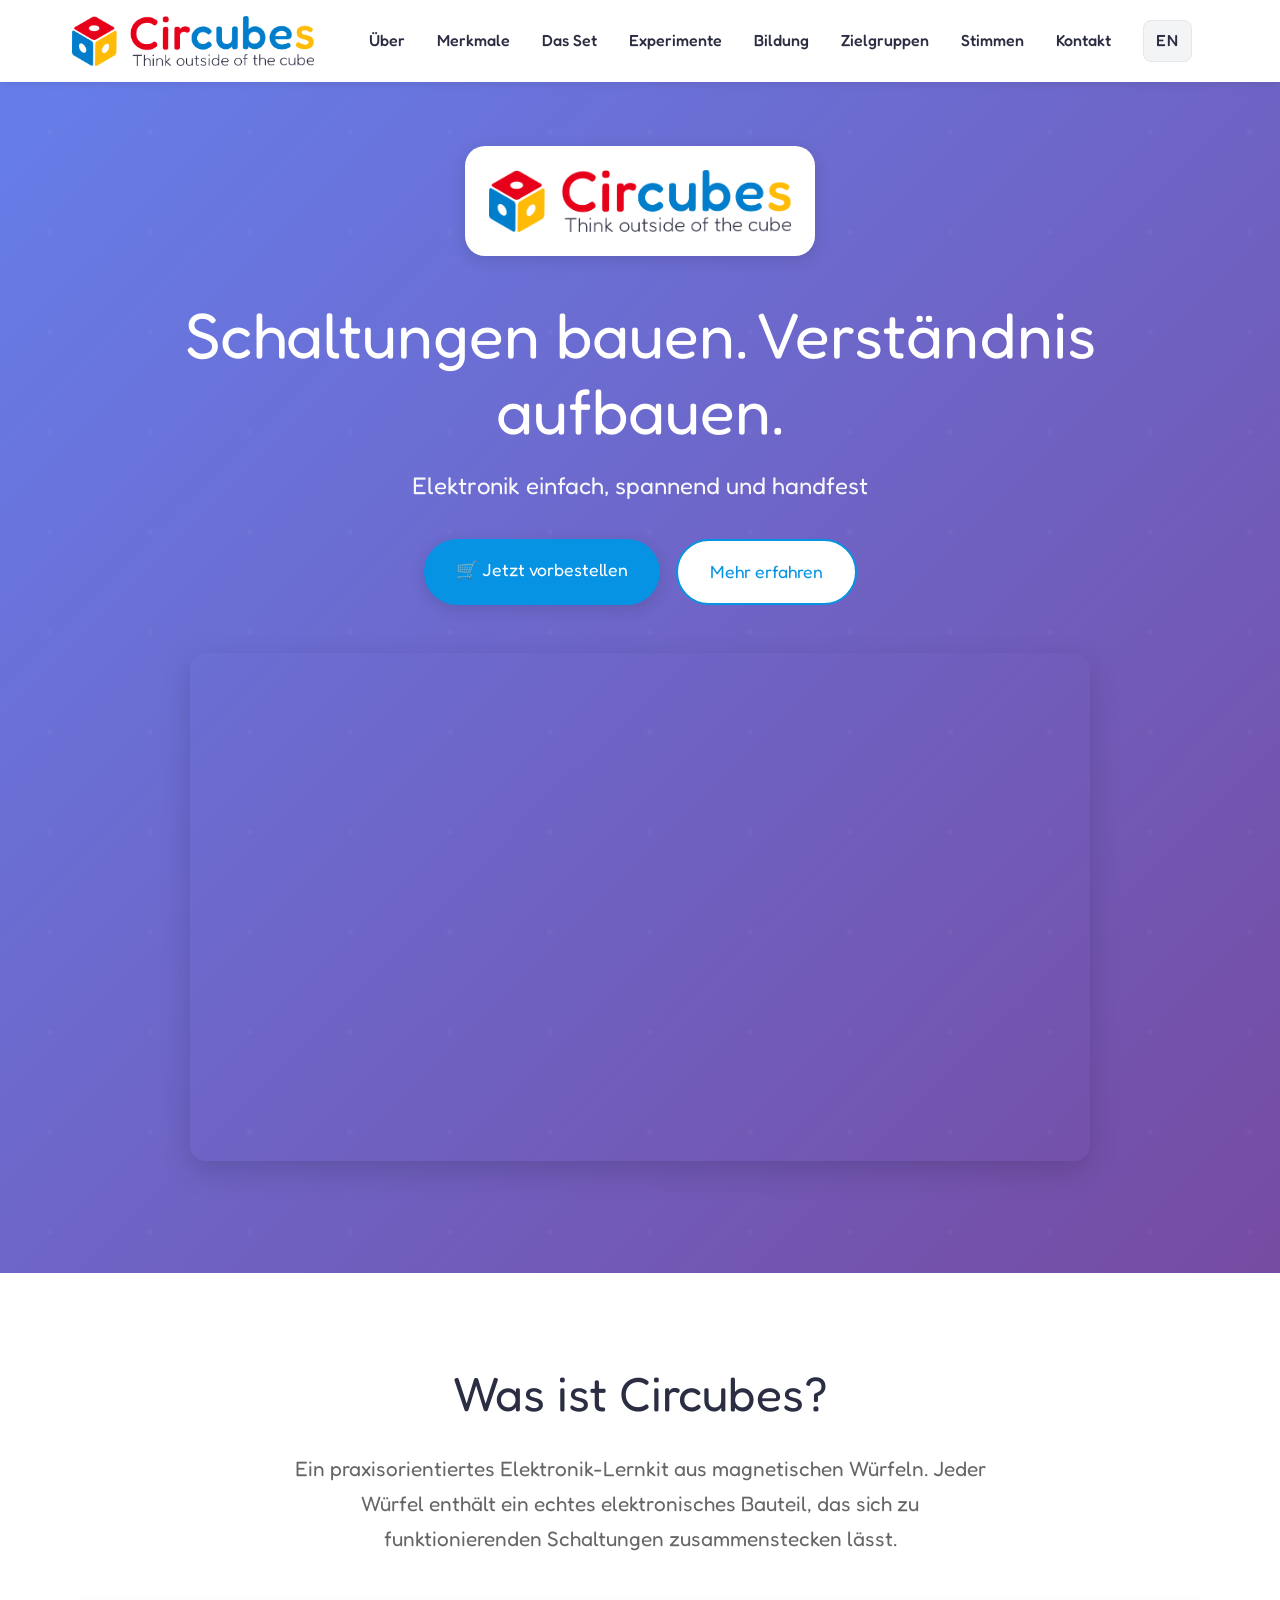
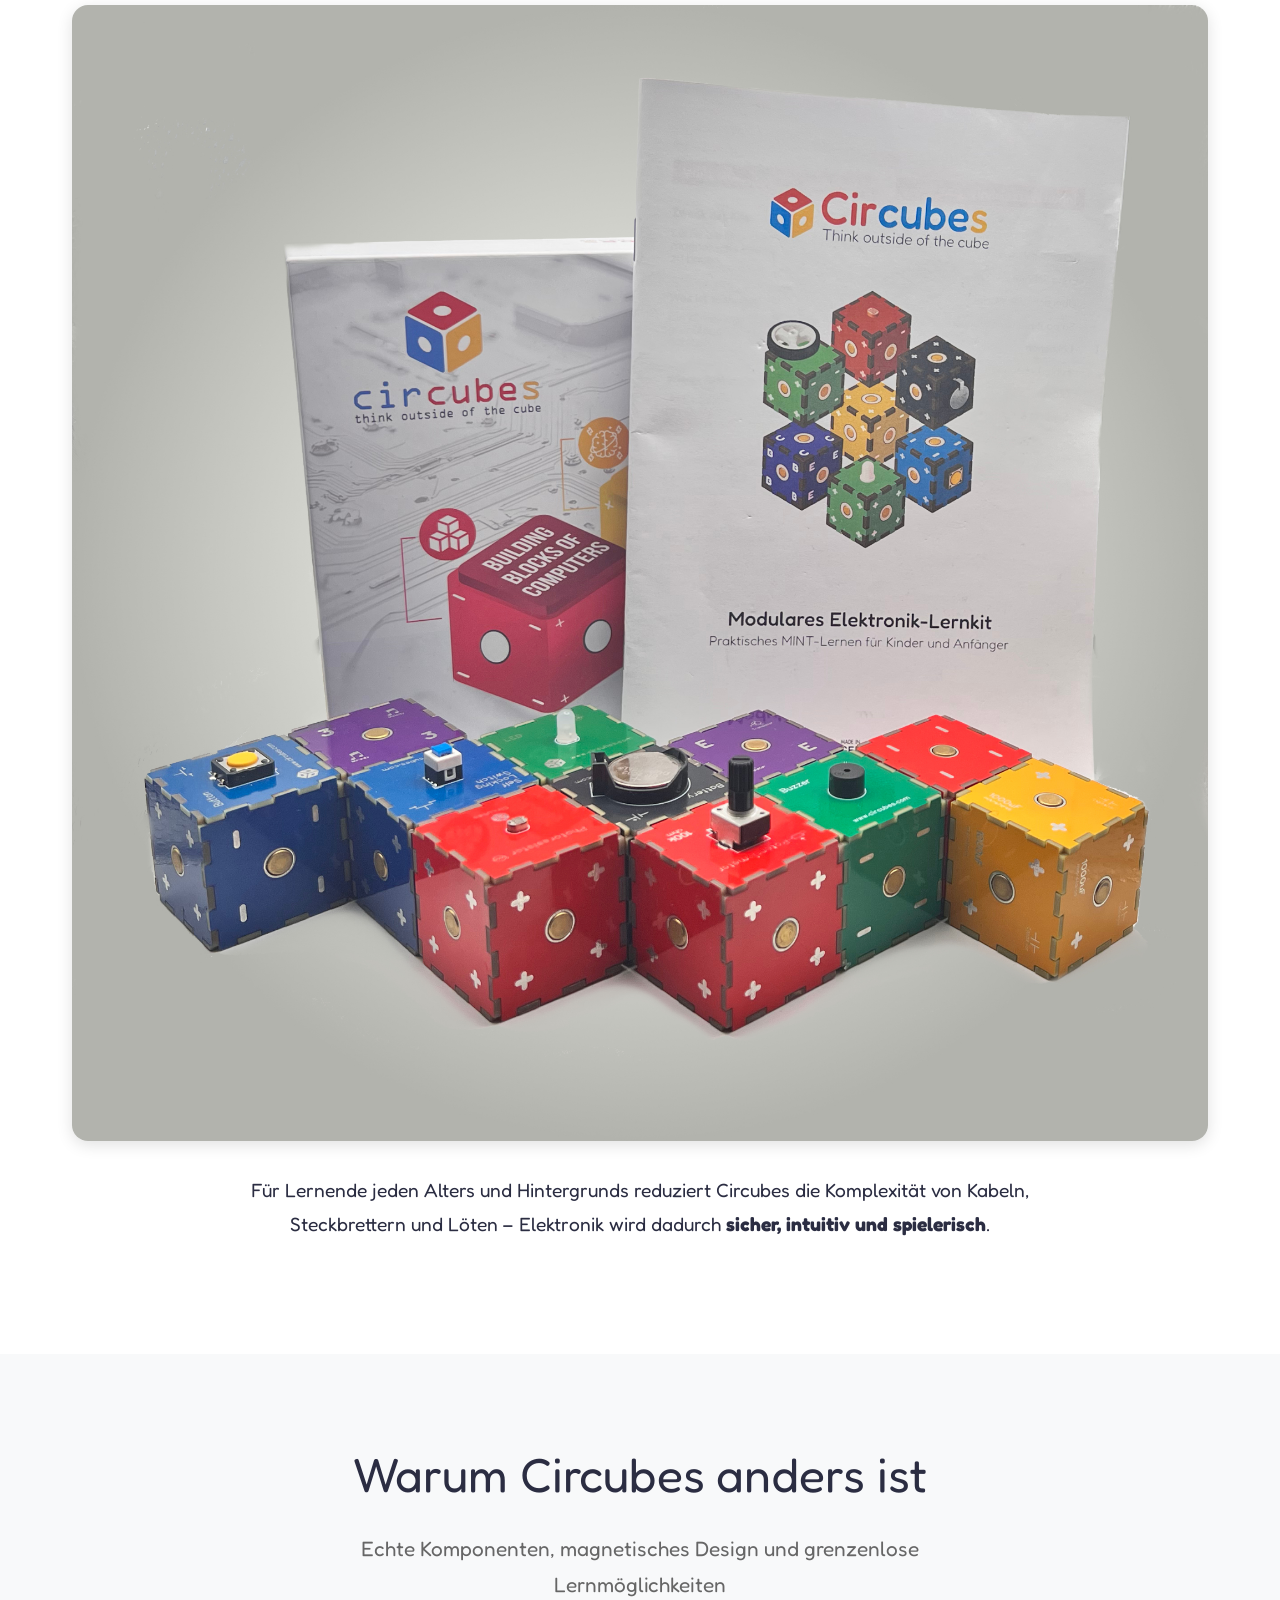
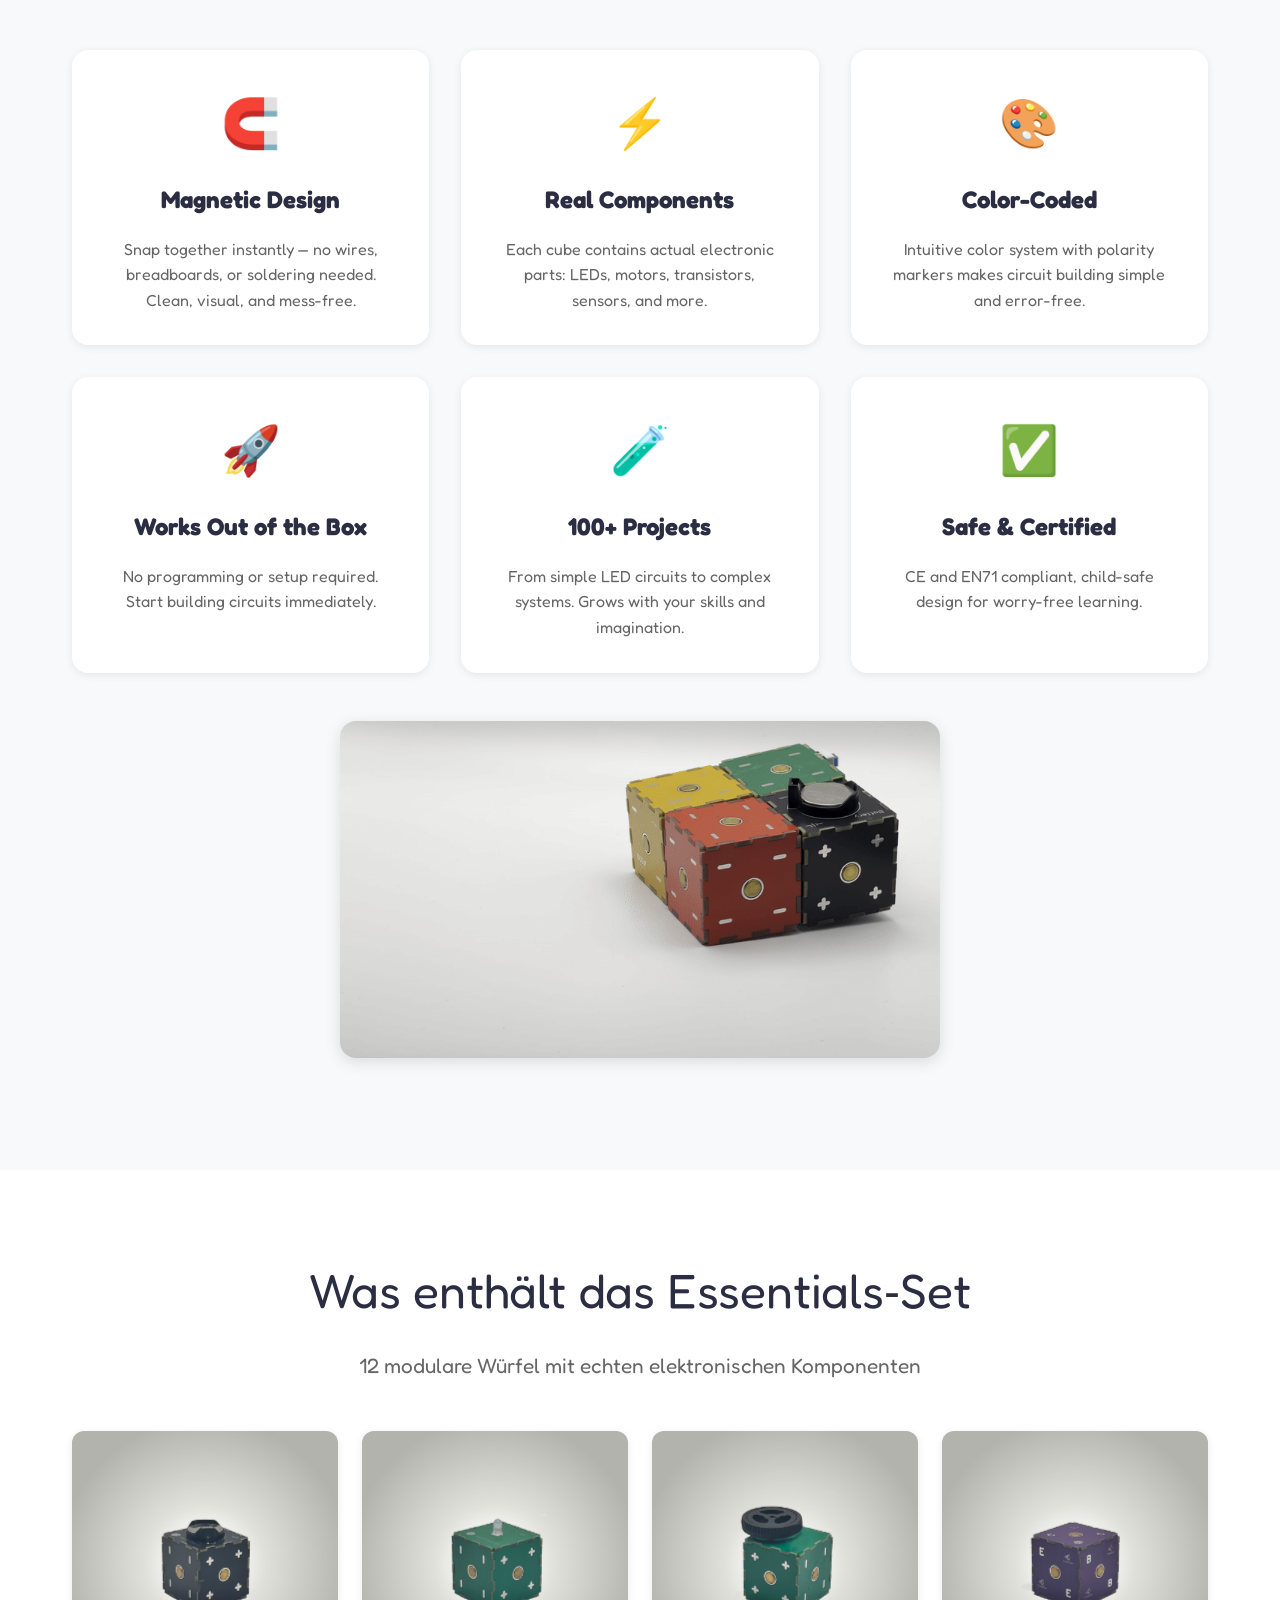
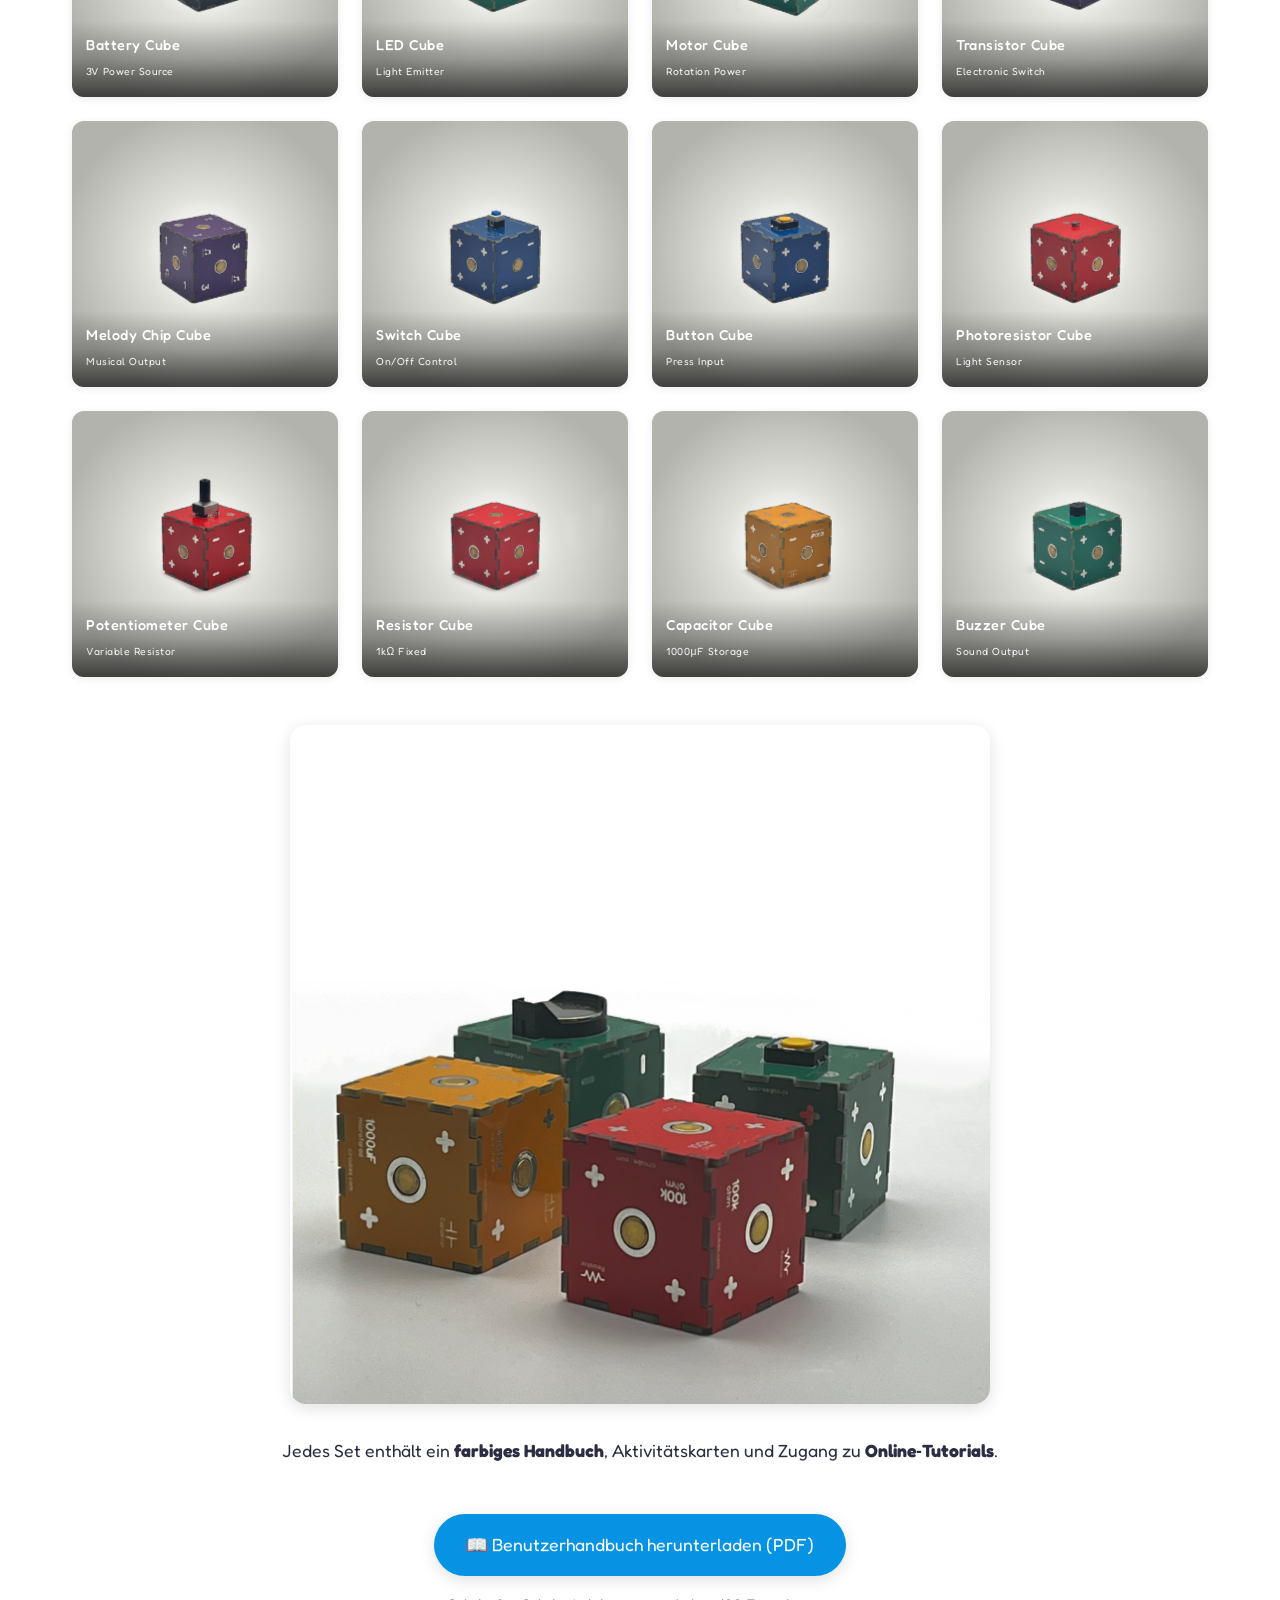
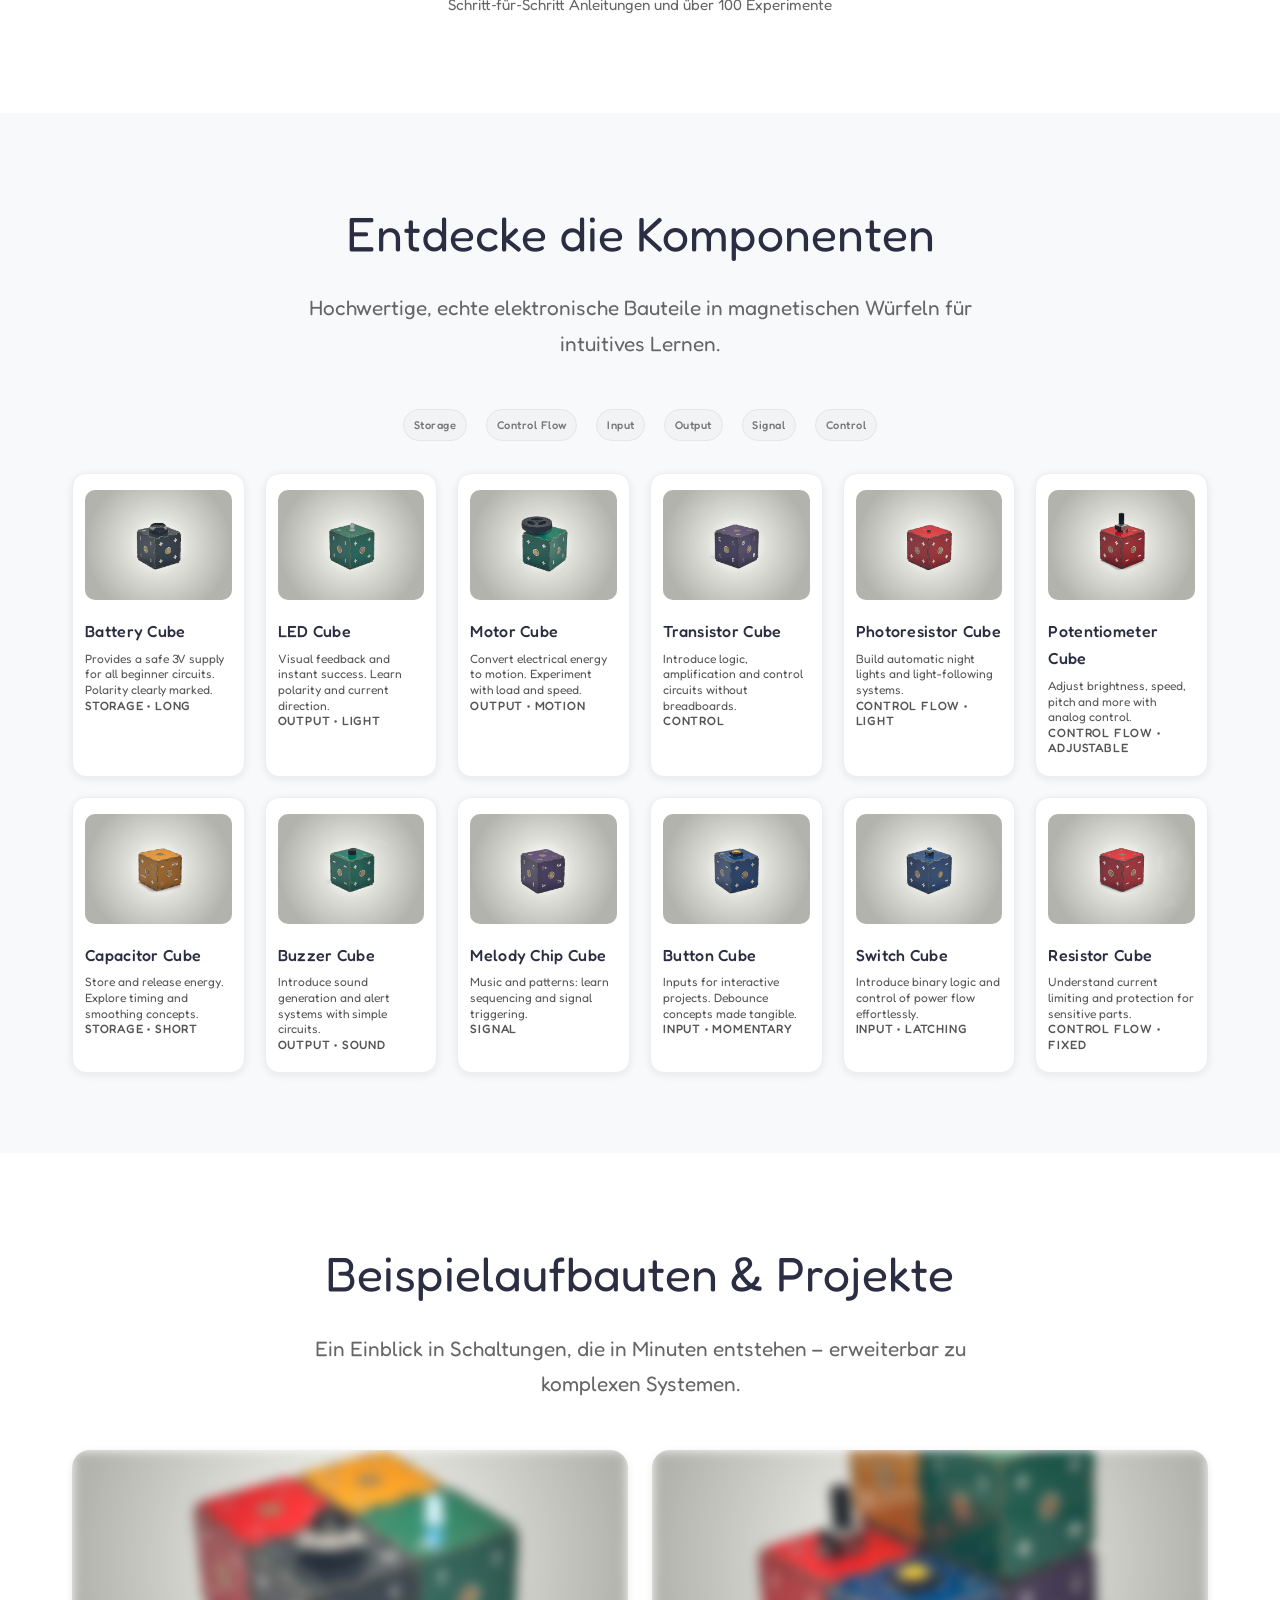
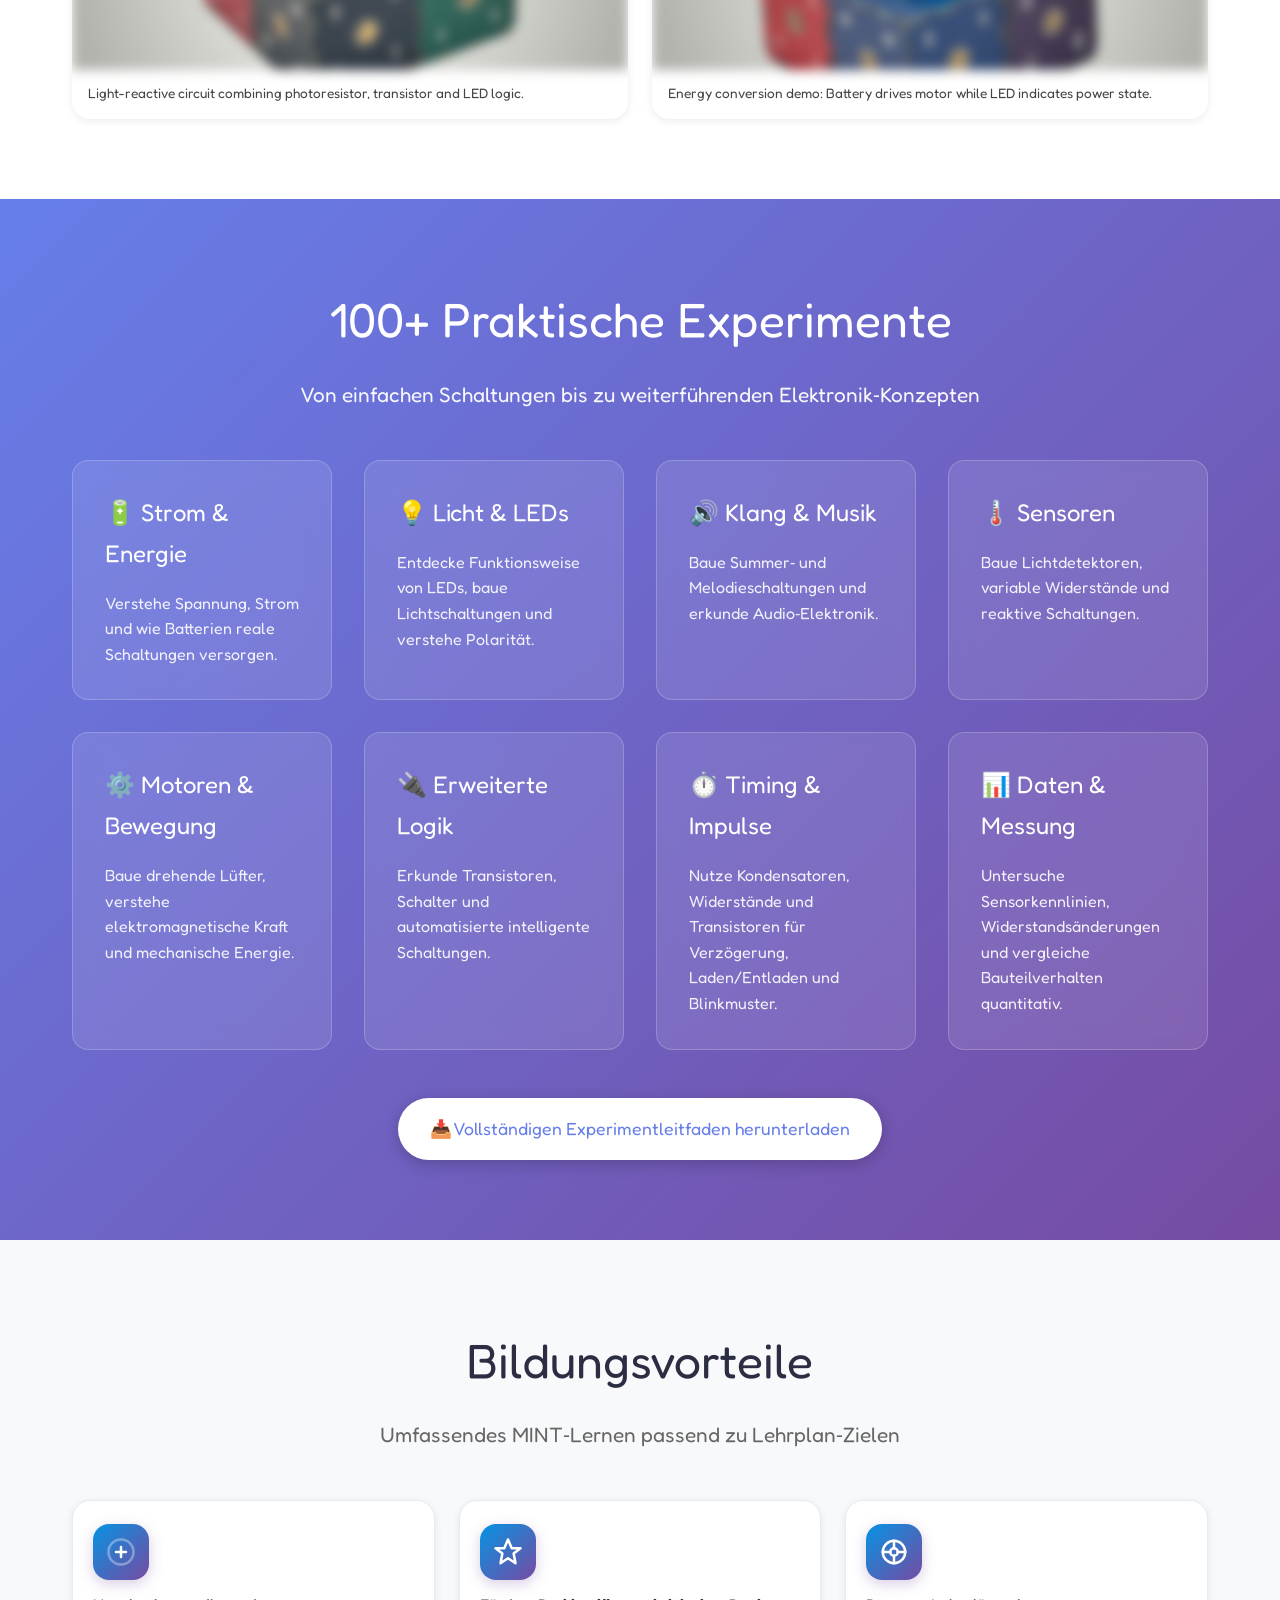
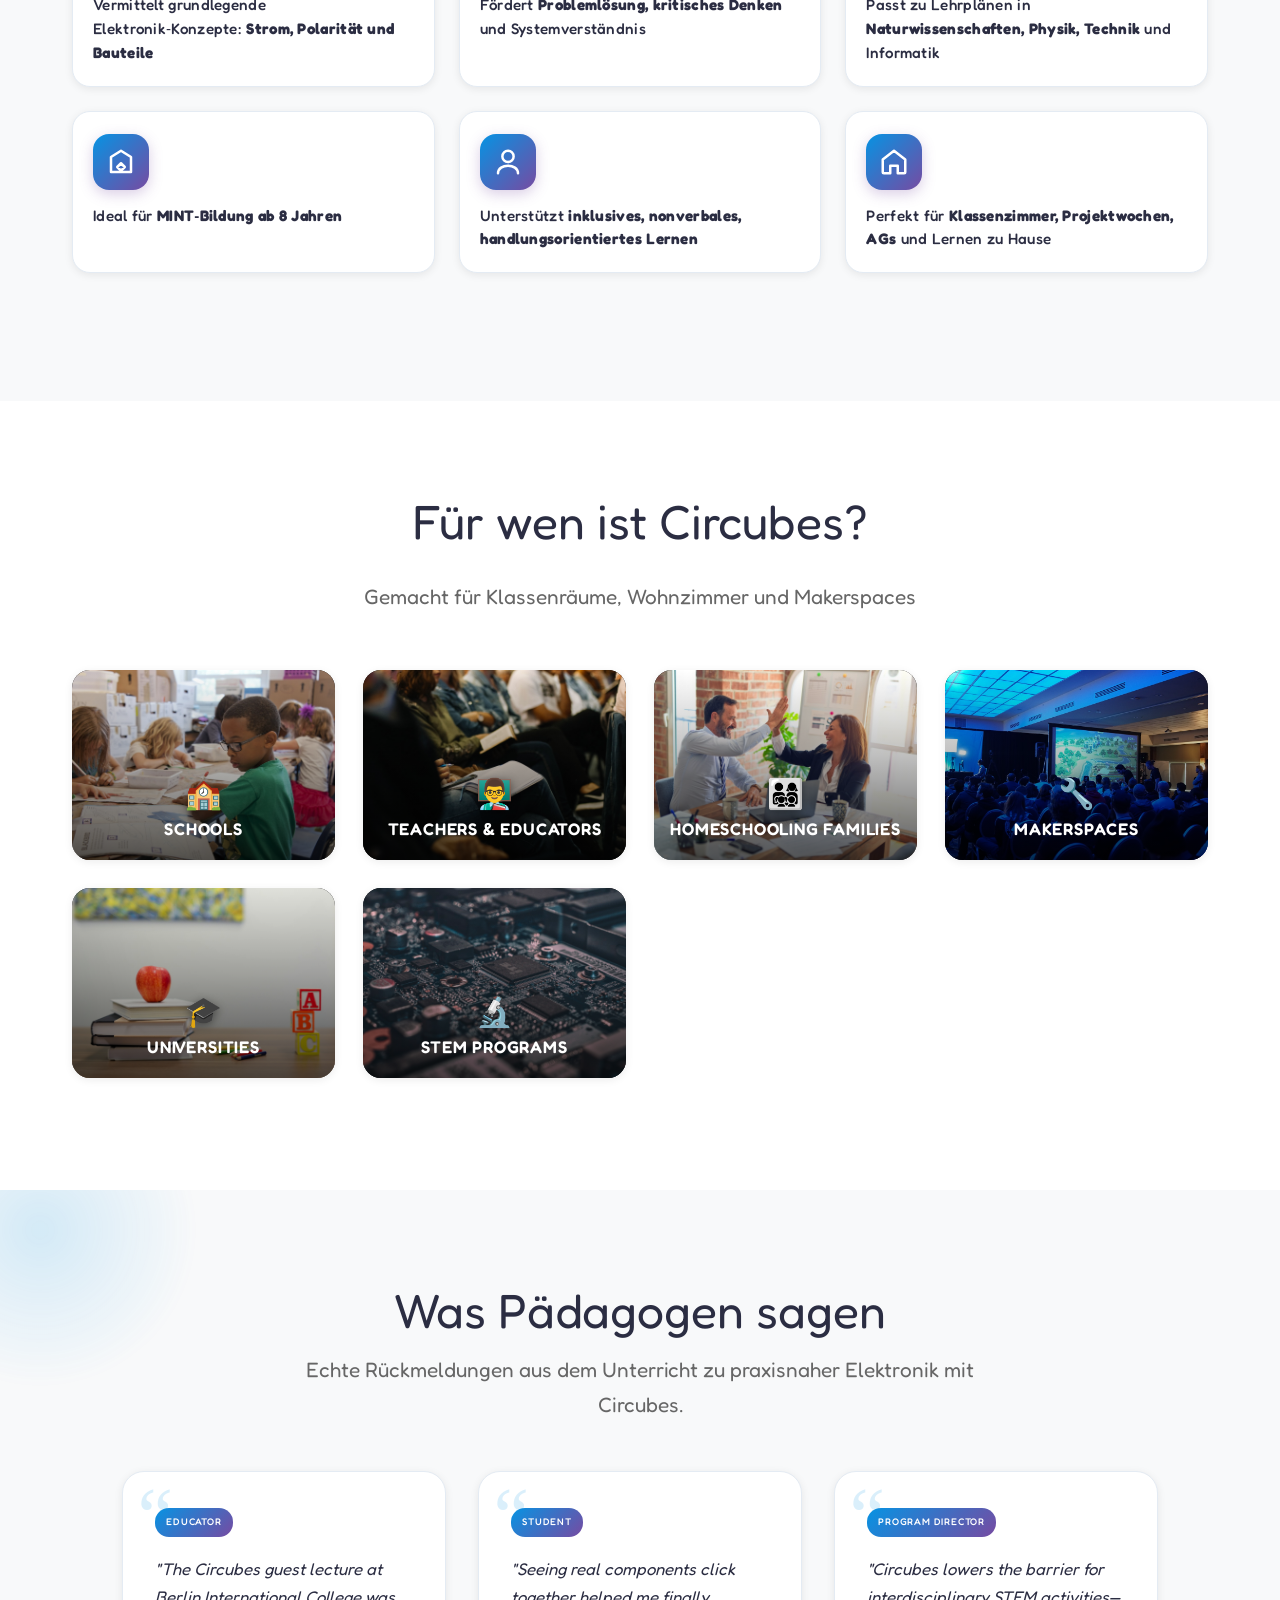
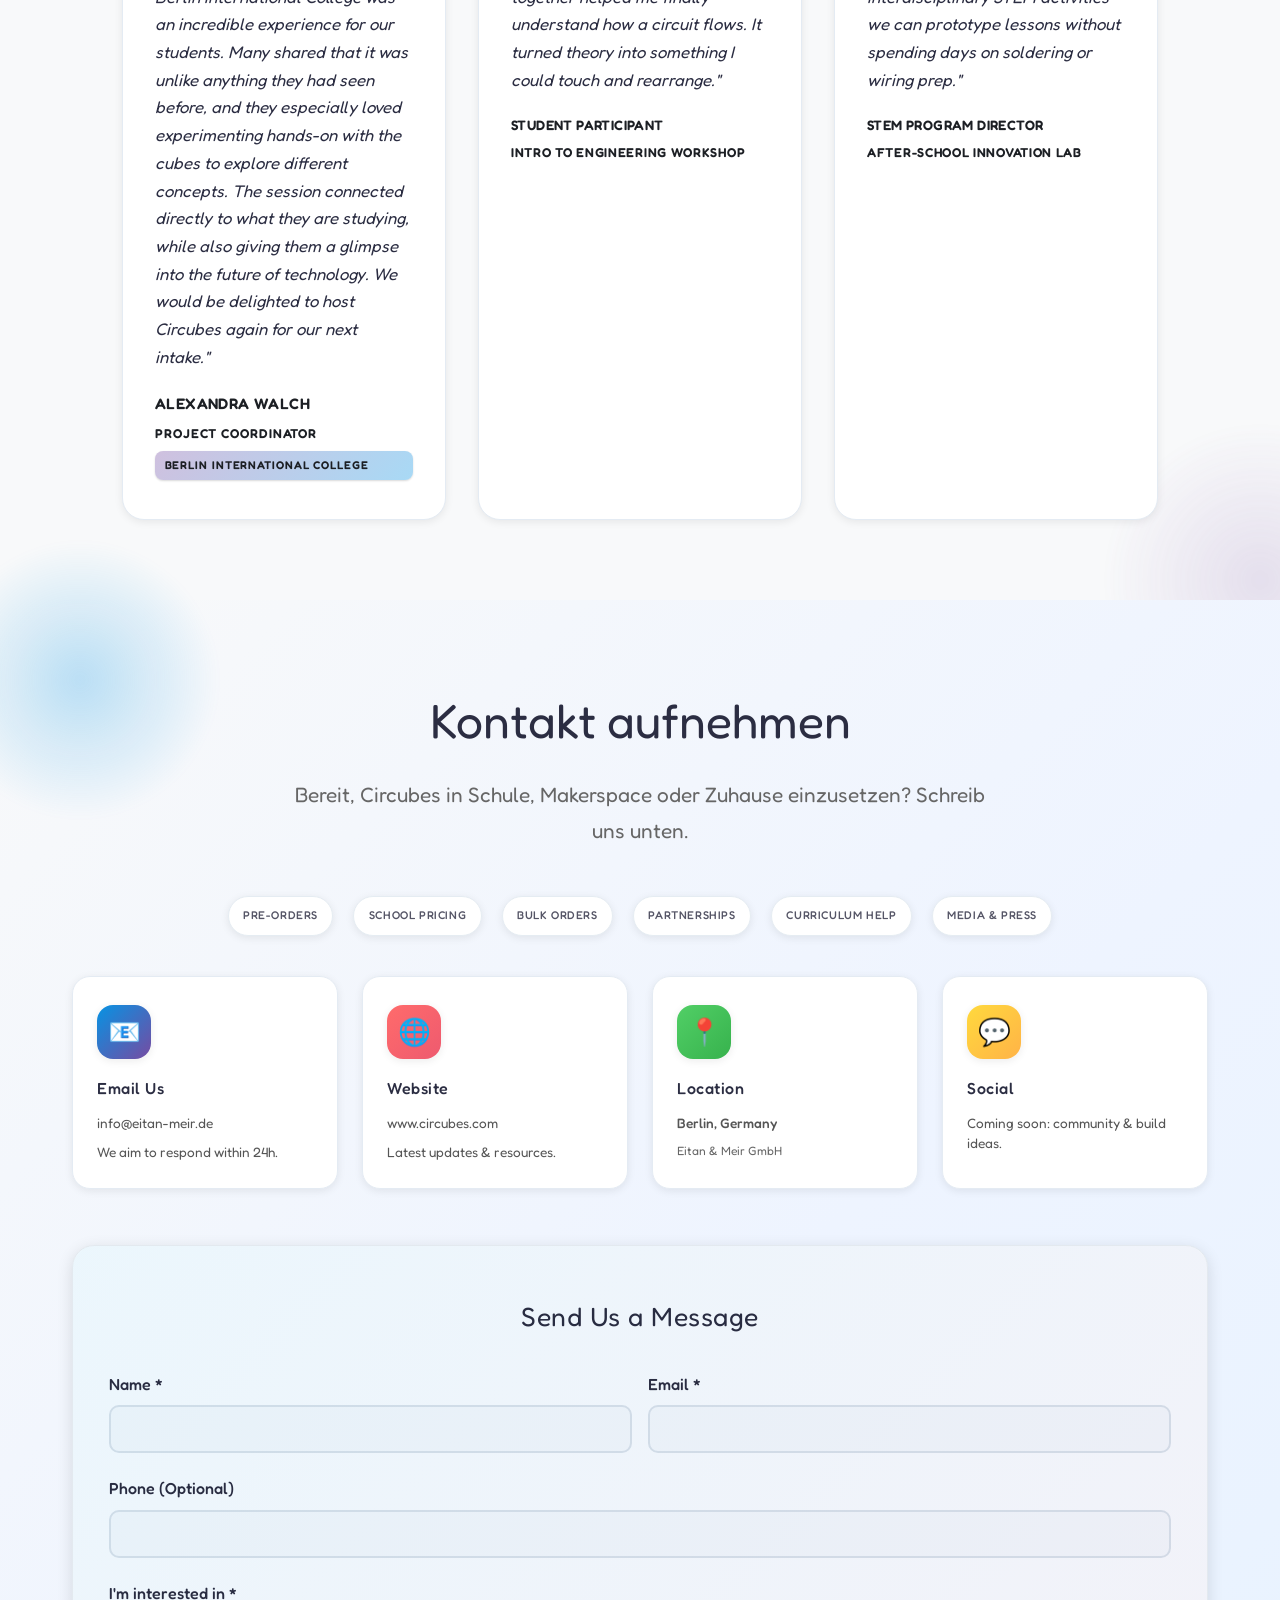
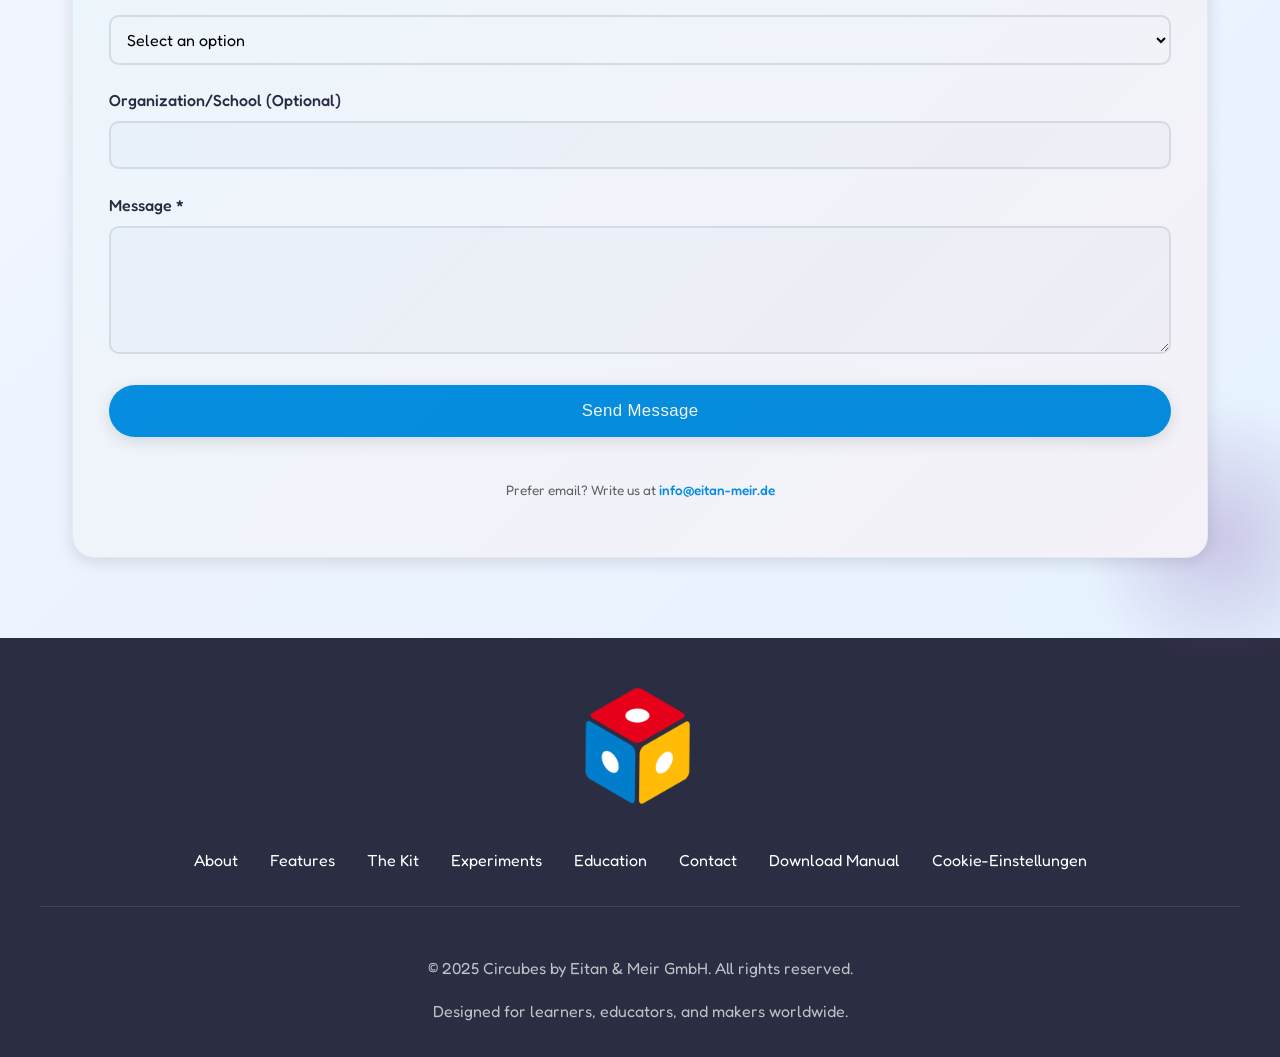
==== commit 0d724f72: "update" ====
--- a/index-de.html
+++ b/index-de.html
@@ -282,6 +282,28 @@
             color: var(--color-primary);
         }
 
+        .lang-switcher {
+            display: inline-flex;
+            align-items: center;
+            margin-right: 1rem;
+            padding: 0.375rem 0.75rem;
+            font-size: 0.875rem;
+            font-weight: 500;
+            color: #374151;
+            background: #f3f4f6;
+            border: 1px solid #e5e7eb;
+            border-radius: 0.5rem;
+            text-decoration: none;
+            letter-spacing: 0.8px;
+            text-transform: uppercase;
+            transition: border-color 0.2s, background 0.2s, color 0.2s;
+        }
+        .lang-switcher:hover {
+            border-color: #c4b5fd;
+            background: #f5f3ff;
+            color: #6d28d9;
+        }
+
         /* Hero Section */
         .hero {
             background: linear-gradient(135deg, #667eea 0%, #764ba2 100%);
@@ -1119,7 +1141,7 @@
                 <a href="#audience">Zielgruppen</a>
                 <a href="#testimonials">Stimmen</a>
                 <a href="#contact">Kontakt</a>
-                <a href="index.html" hreflang="en" style="padding:0.4rem 0.7rem; border:1px solid rgba(0,0,0,0.15); border-radius:10px; font-size:0.7rem; letter-spacing:0.8px; text-transform:uppercase;">EN</a>
+                <a href="index.html" class="lang-switcher" hreflang="en" lang="en" title="English">EN</a>
             </div>
         </div>
     </nav>
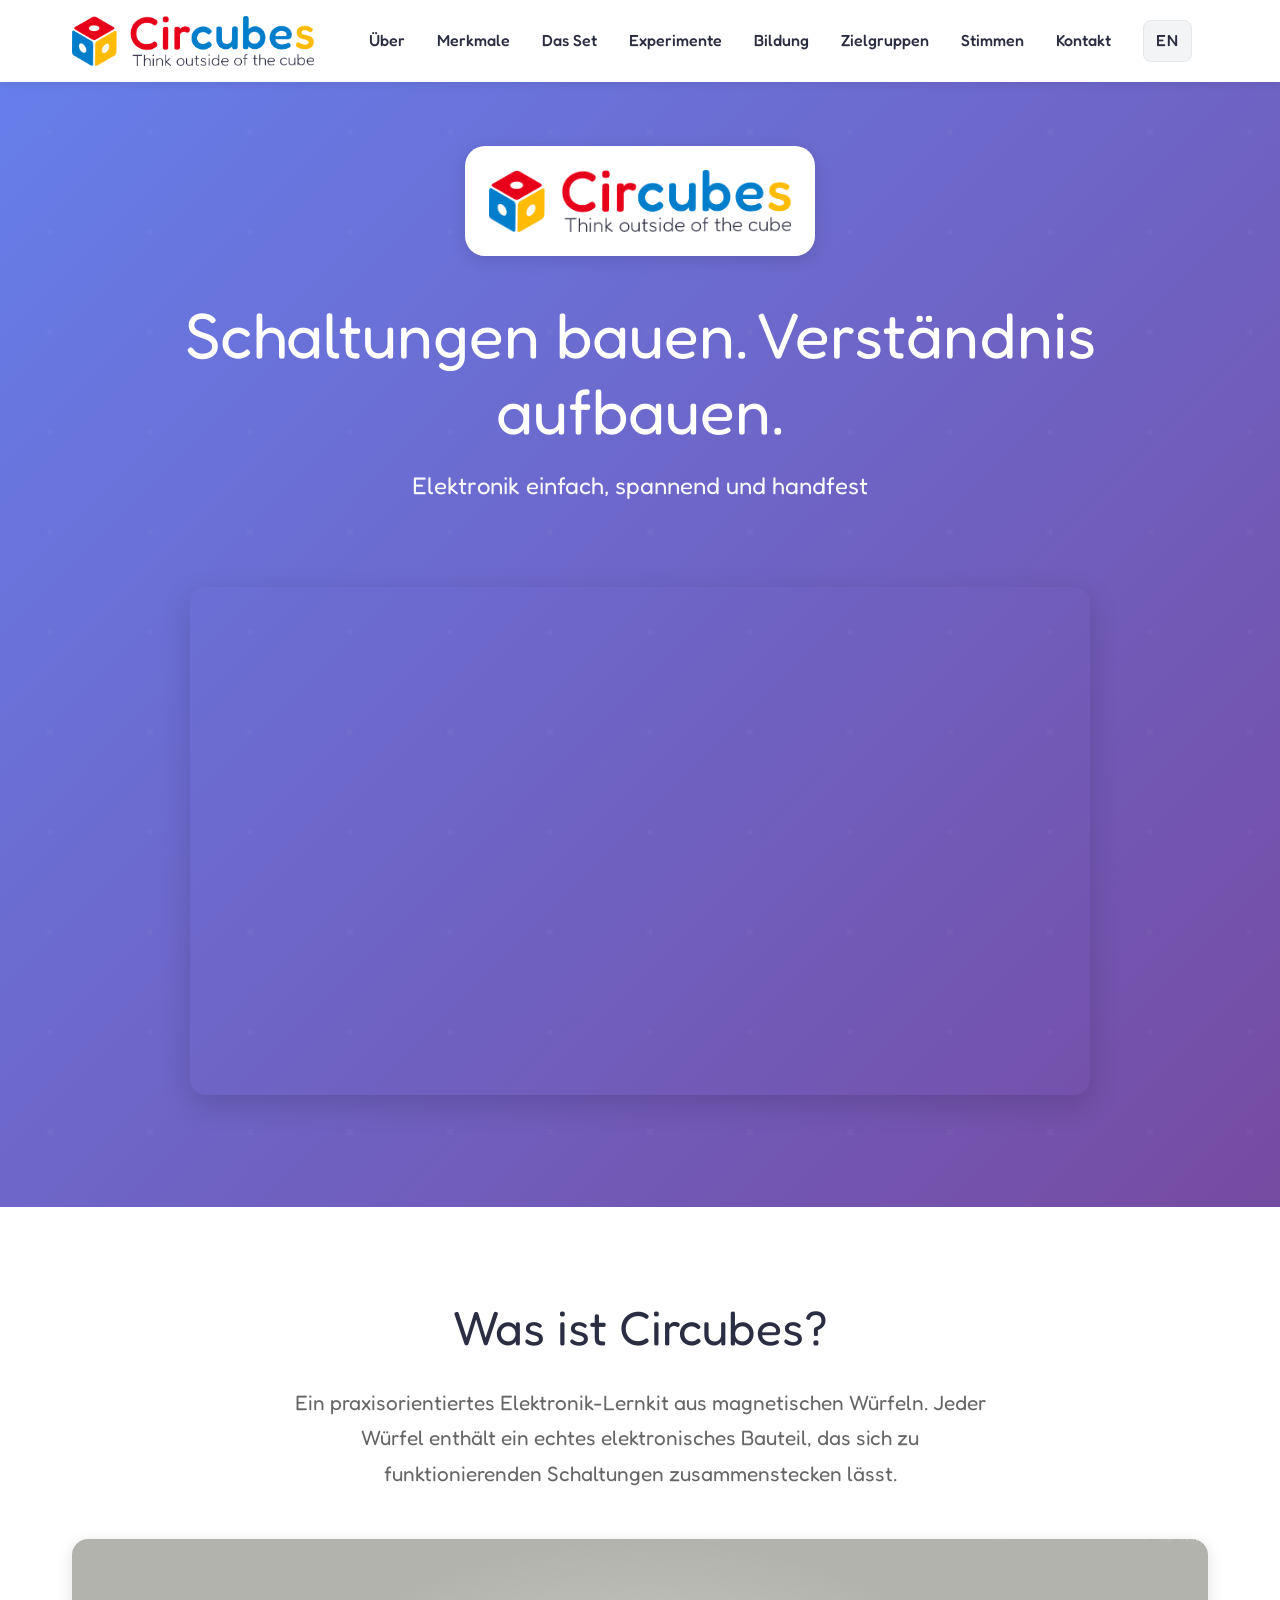
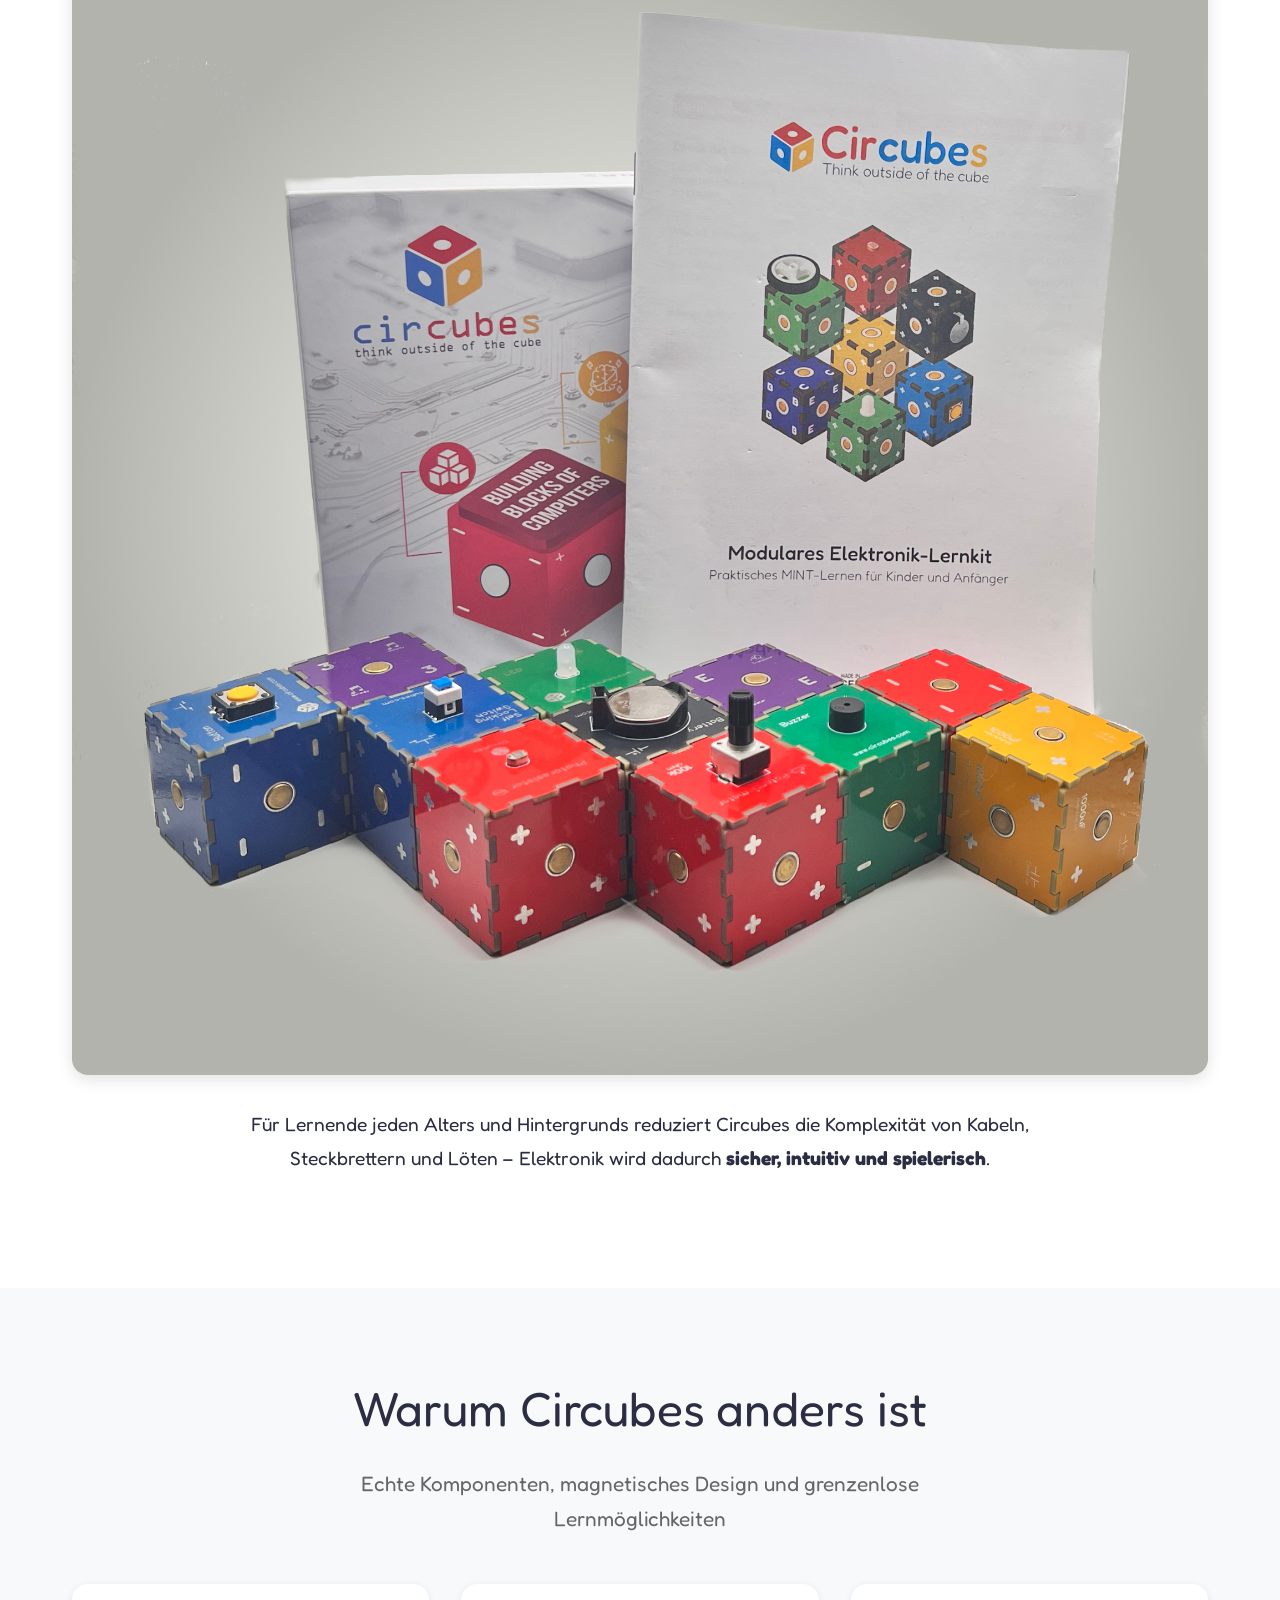
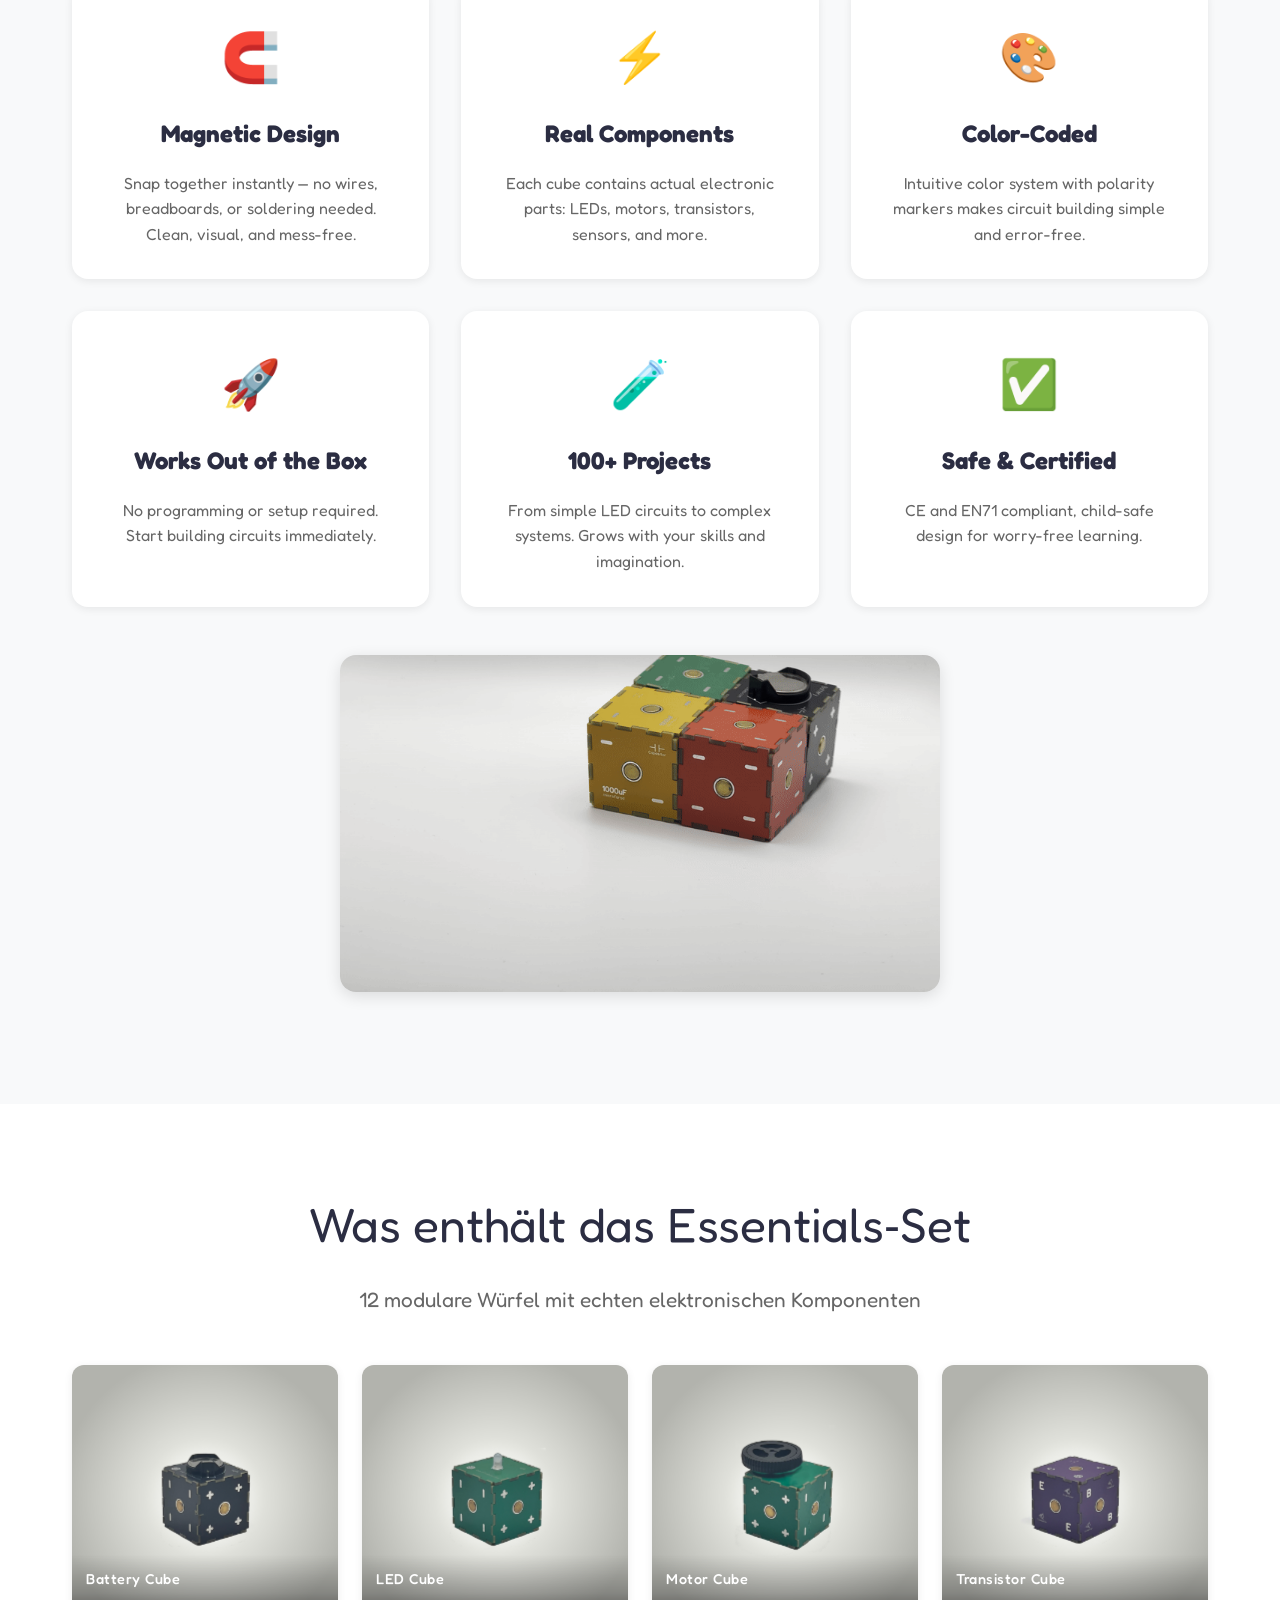
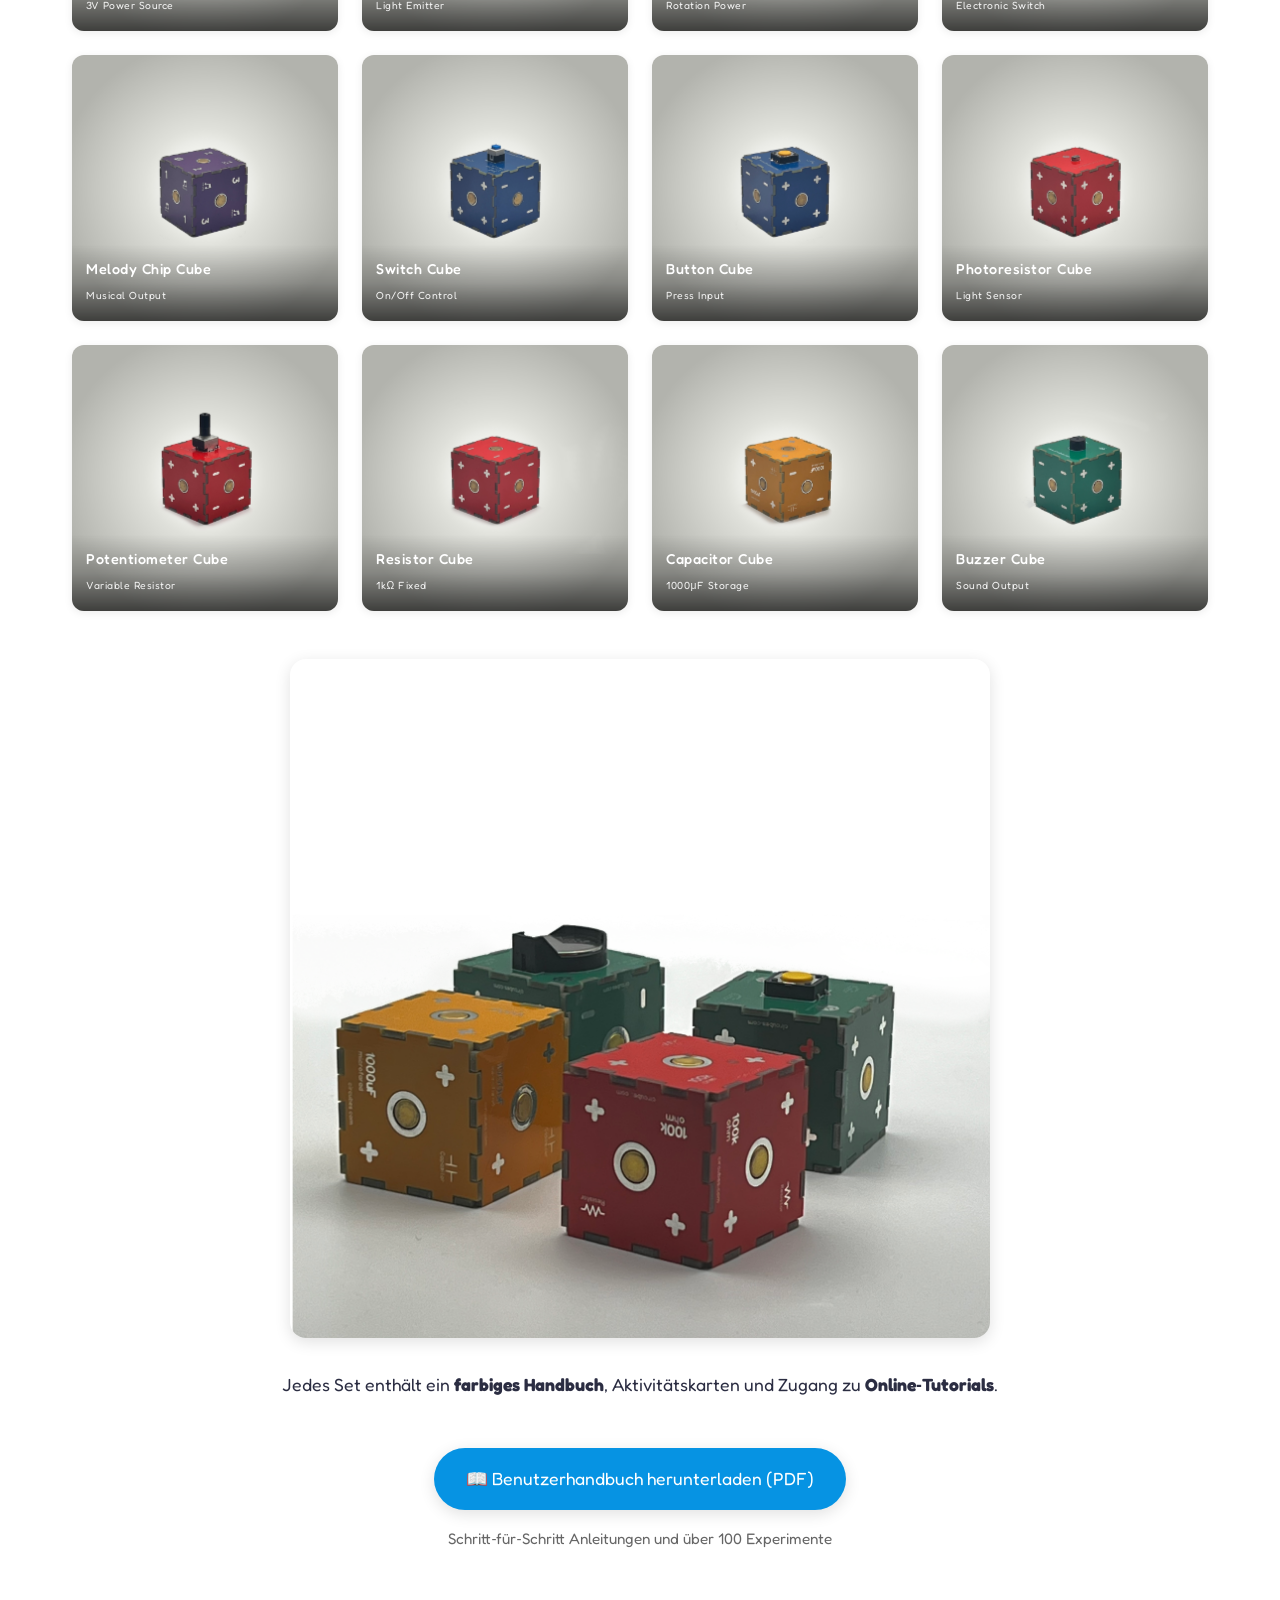
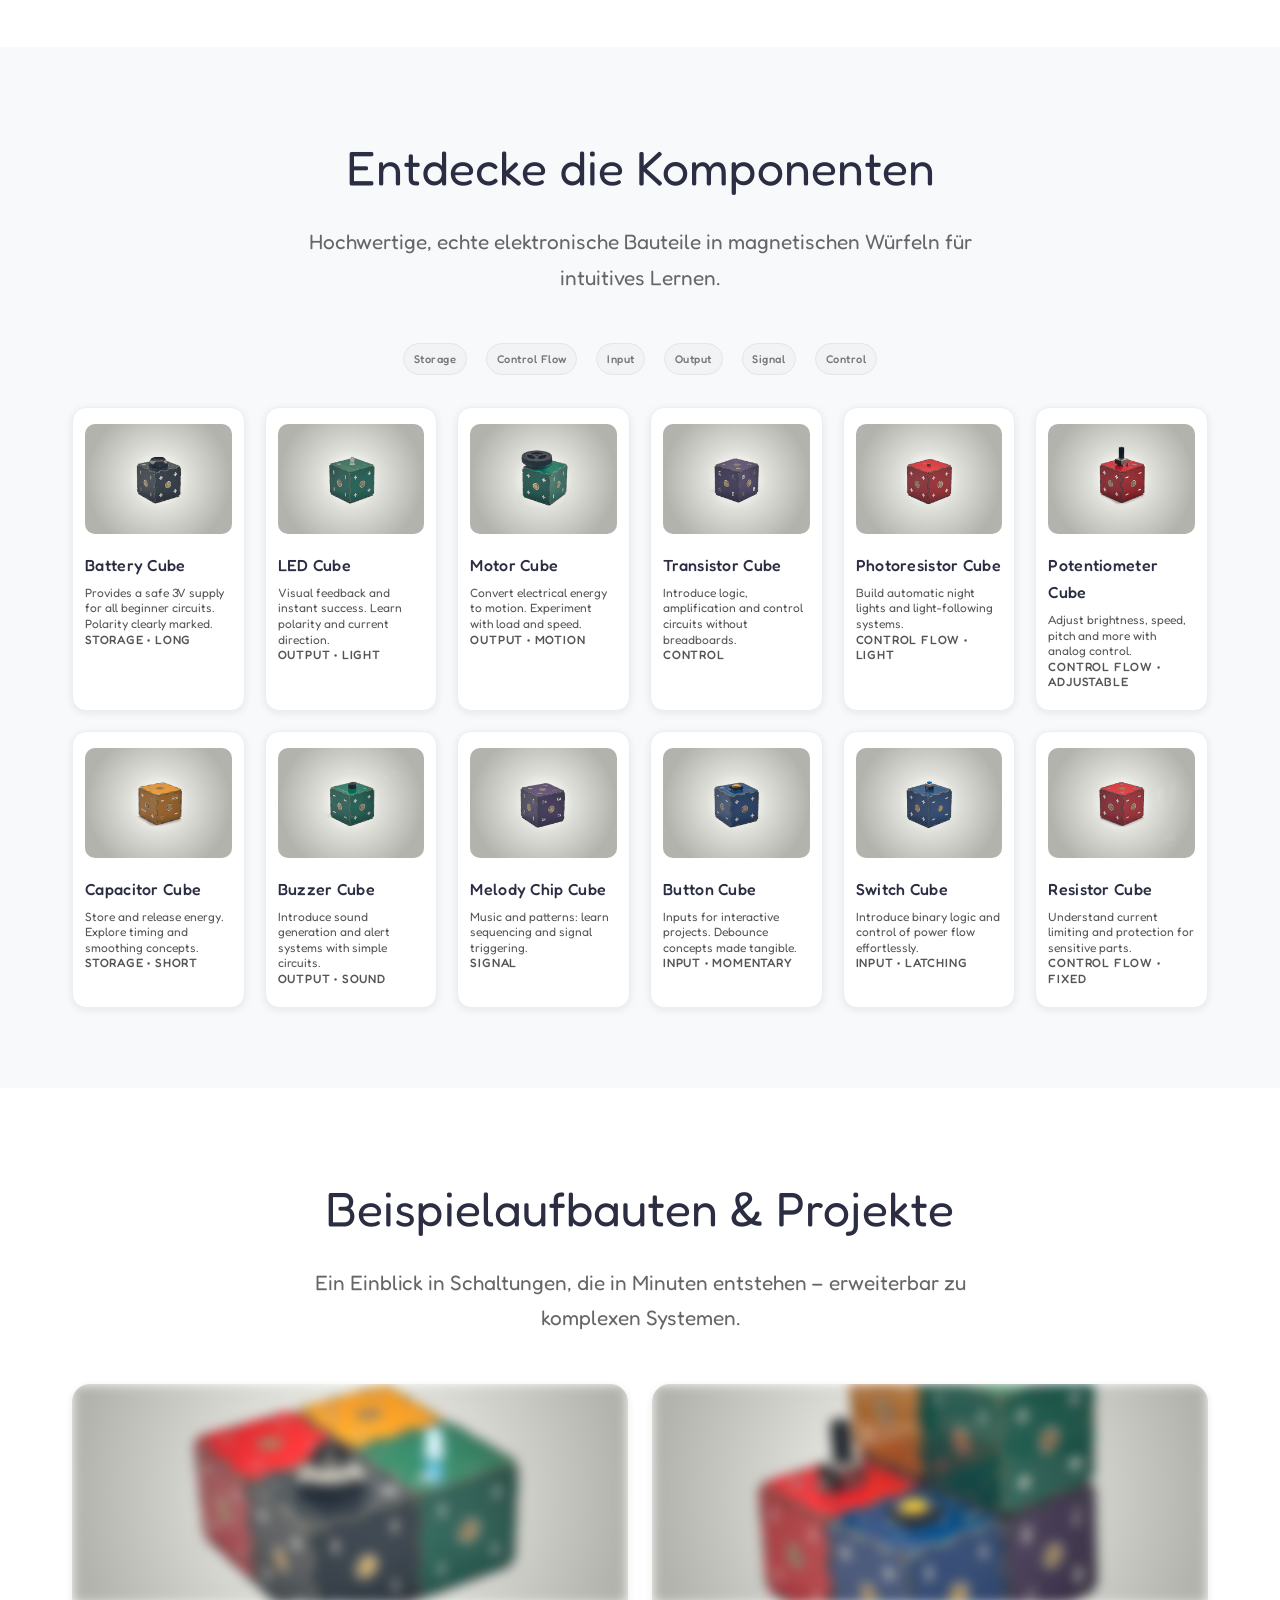
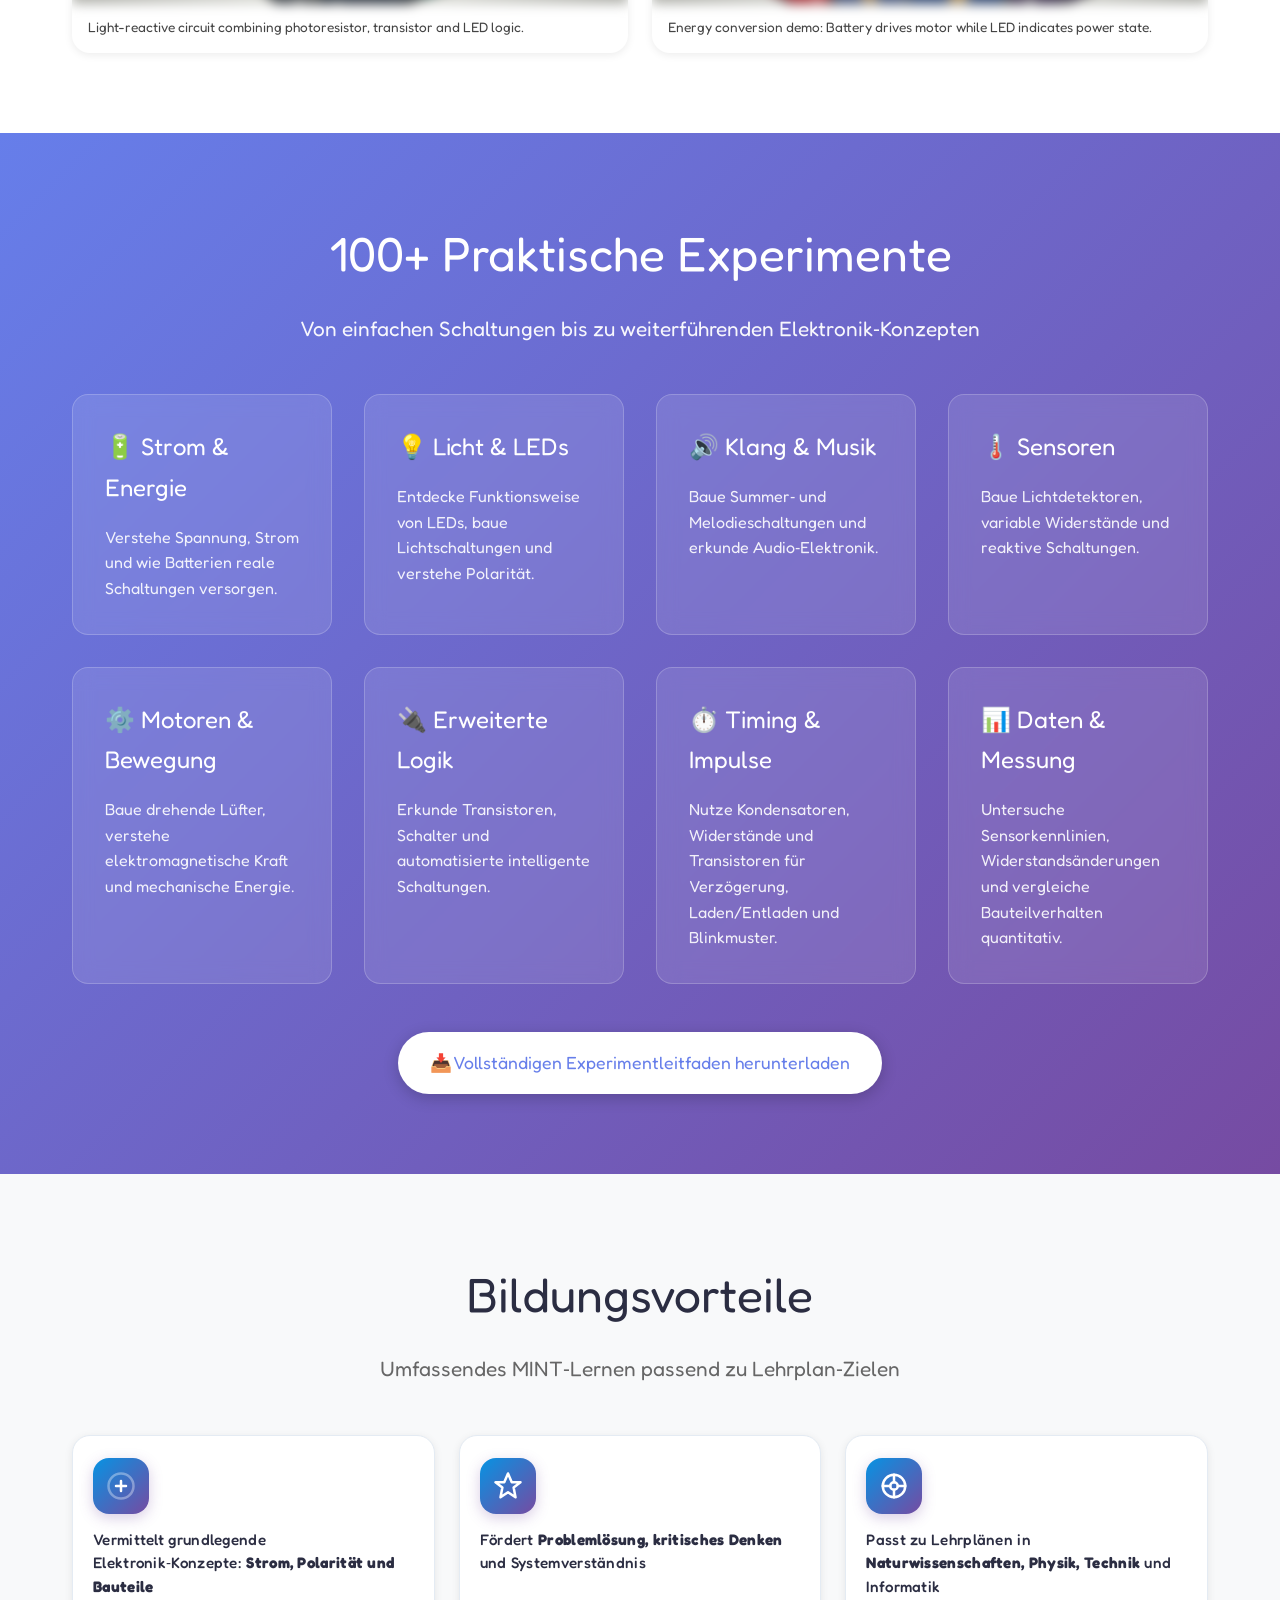
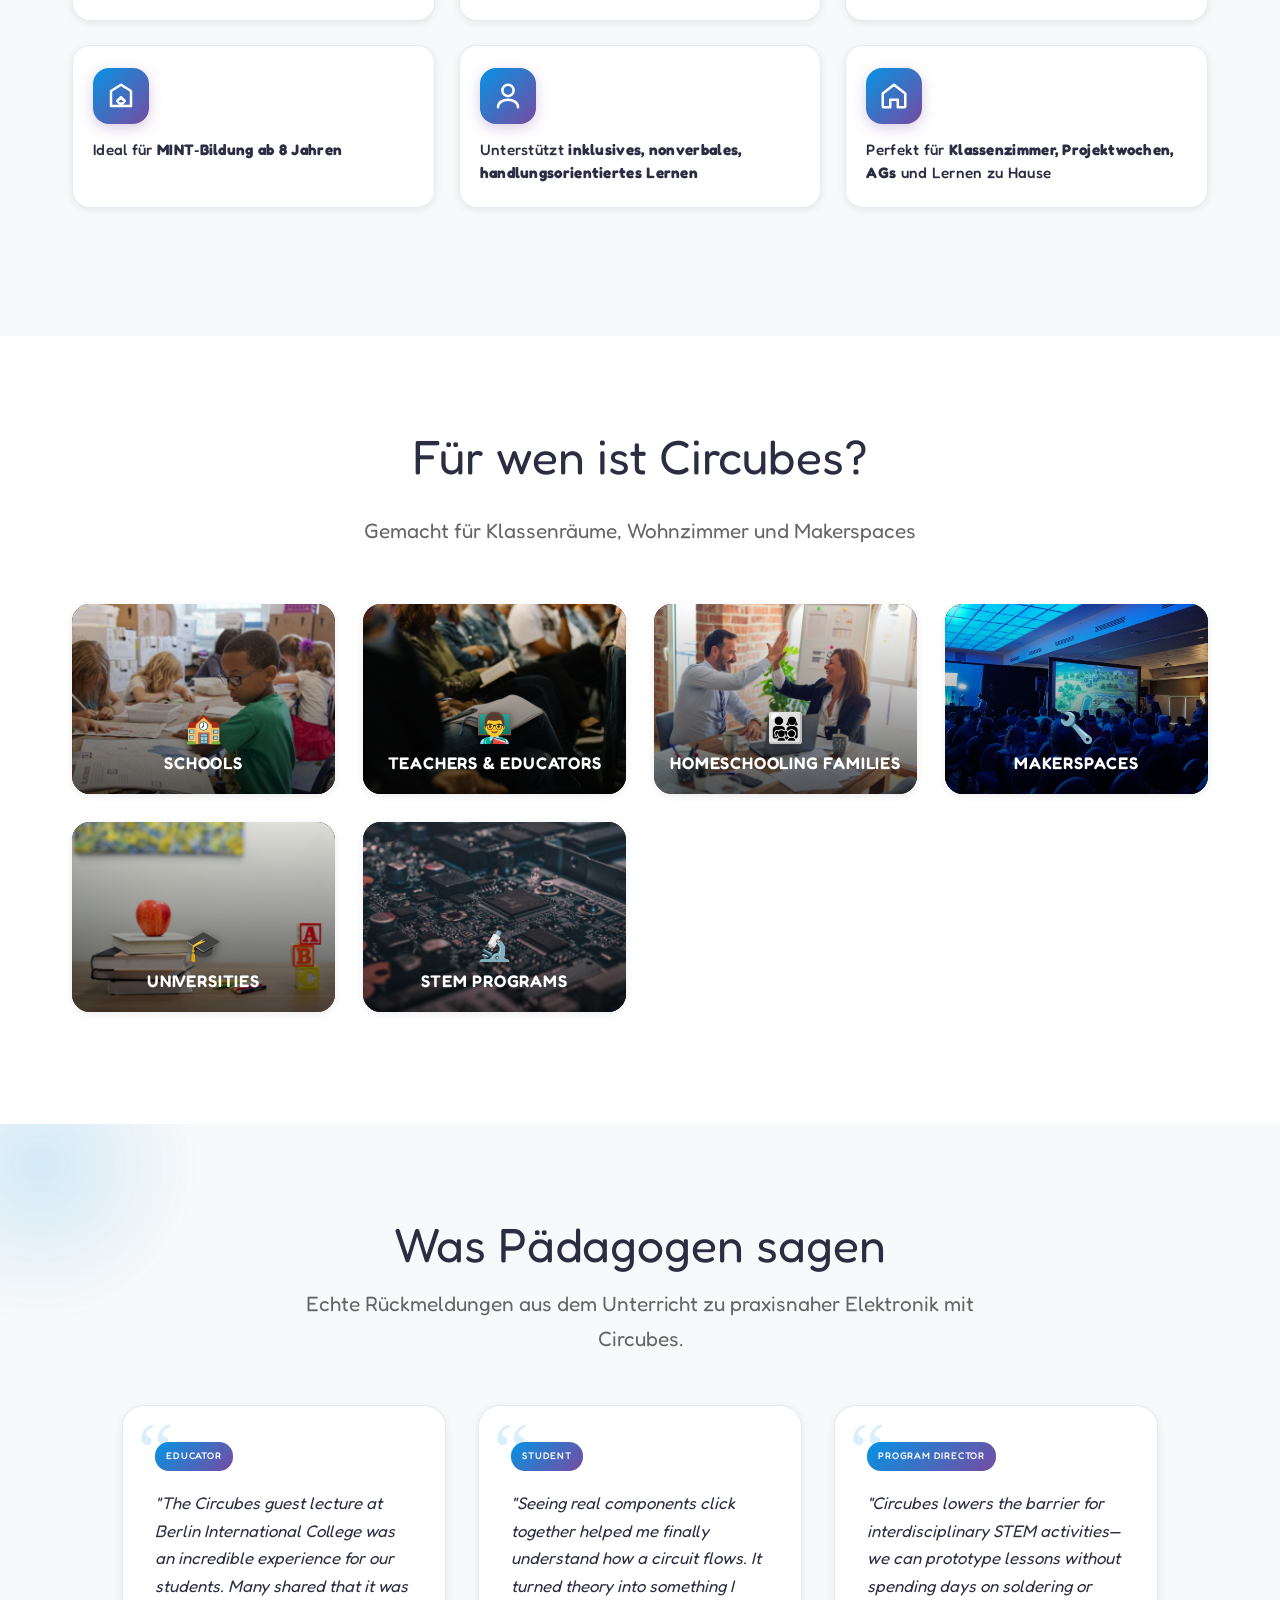
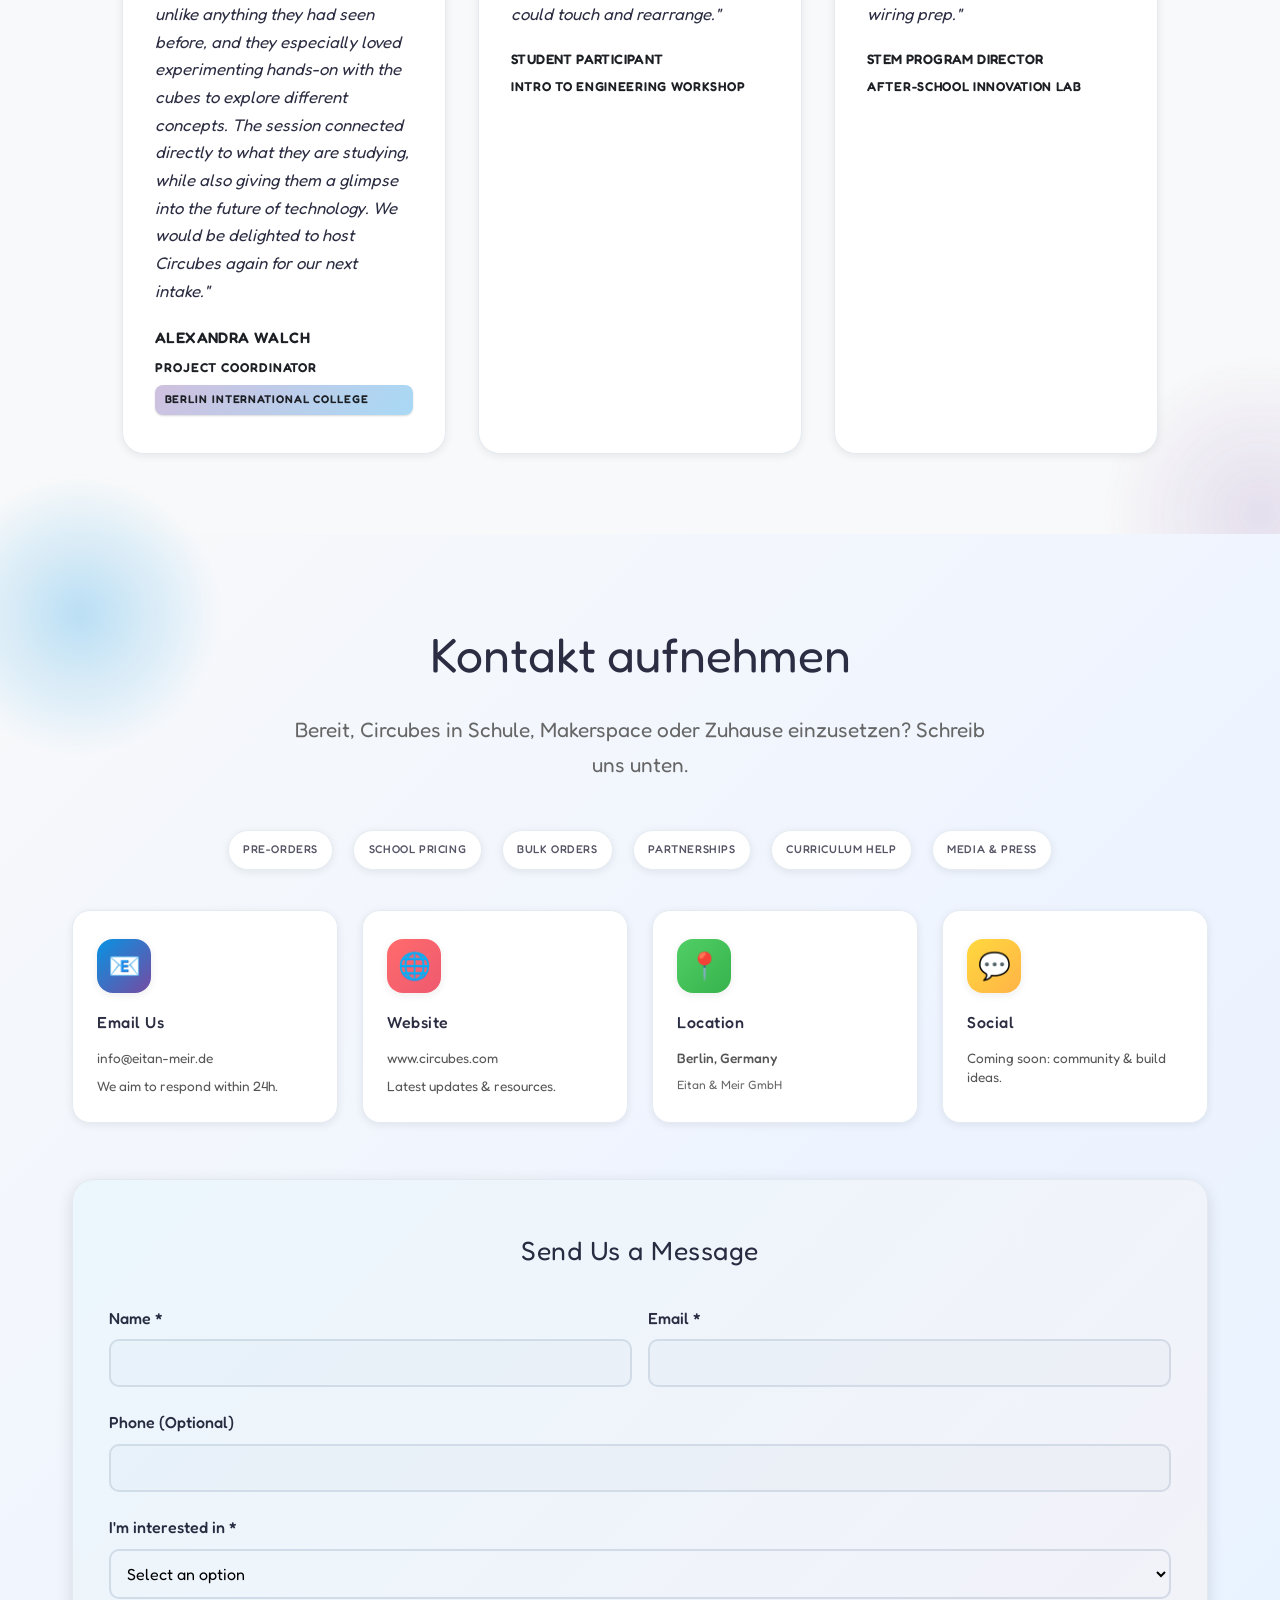
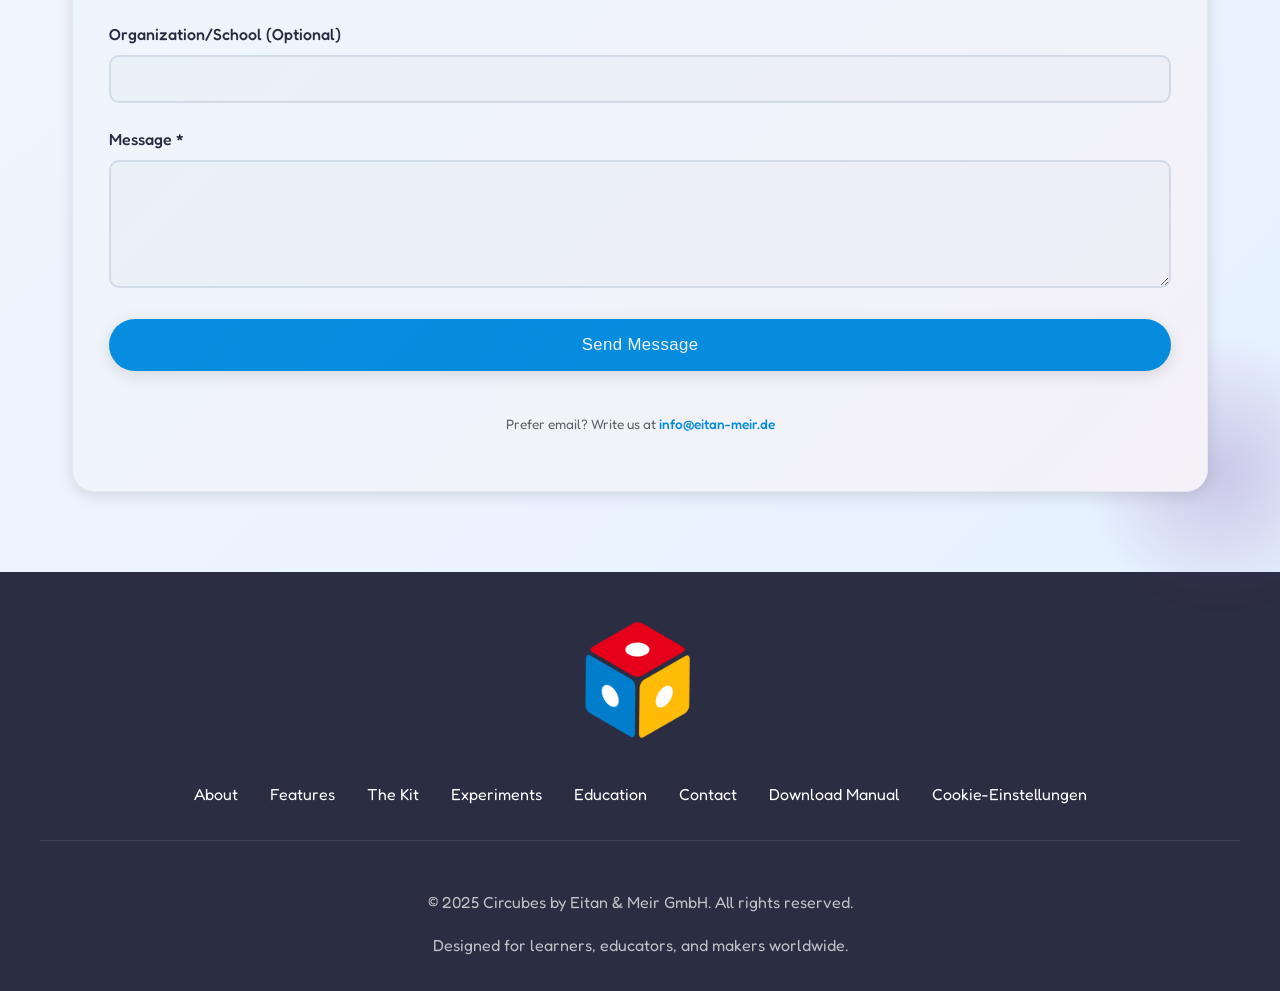
==== commit f753c267: "fix" ====
--- a/index-de.html
+++ b/index-de.html
@@ -1125,6 +1125,7 @@
             }
         }
     </style>
+    <script async src="https://js.stripe.com/v3/buy-button.js"></script>
 </head> 
 
 <body>
@@ -1153,8 +1154,12 @@
             <h1>Schaltungen bauen. Verständnis aufbauen.</h1>
             <p class="hero-tagline">Elektronik einfach, spannend und handfest</p>
             <div class="cta-buttons">
-                <a href="#contact" class="btn btn-primary">🛒 Jetzt vorbestellen</a>
-                <a href="#about" class="btn btn-secondary">Mehr erfahren</a>
+                <stripe-buy-button
+                    buy-button-id="buy_btn_1U3aZBAJLxLrpm5q1j4MRkDb"
+                    publishable-key="pk_live_51SkRGAAJLxLrpm5qf7RqXzTUPRc53zvWkfSmdkyWSQ9QnMiZgFvE02sZ34ksSjhMv2gxTCOvYwGcNrn5qOR9tMCM00yjJifaCA"
+                >
+                </stripe-buy-button>
+                
             </div>
             <div class="hero-video">
                 <iframe src="https://www.youtube.com/embed/g3Nqts4KpuI?si=lPuFWD-bBHJeebii" title="Circubes Demo Video" allow="accelerometer; autoplay; clipboard-write; encrypted-media; gyroscope; picture-in-picture; web-share" referrerpolicy="strict-origin-when-cross-origin" allowfullscreen></iframe>
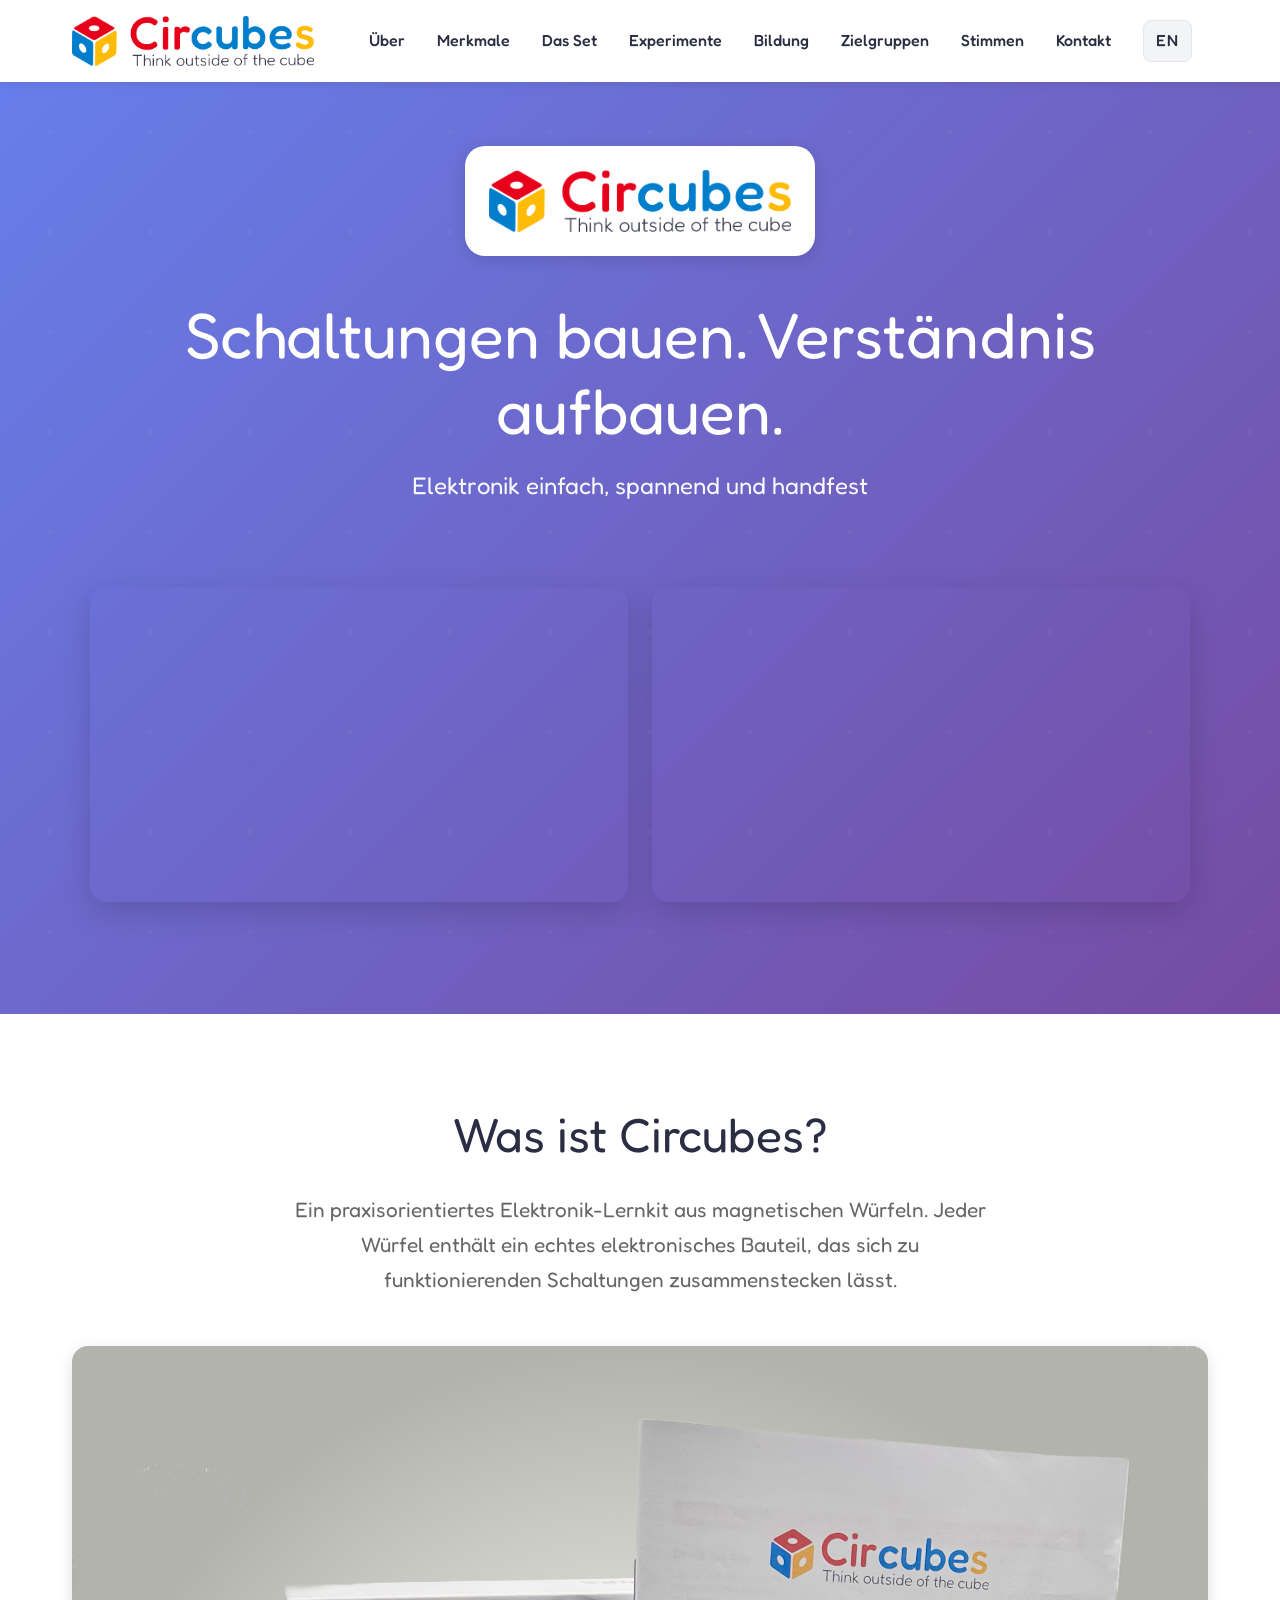
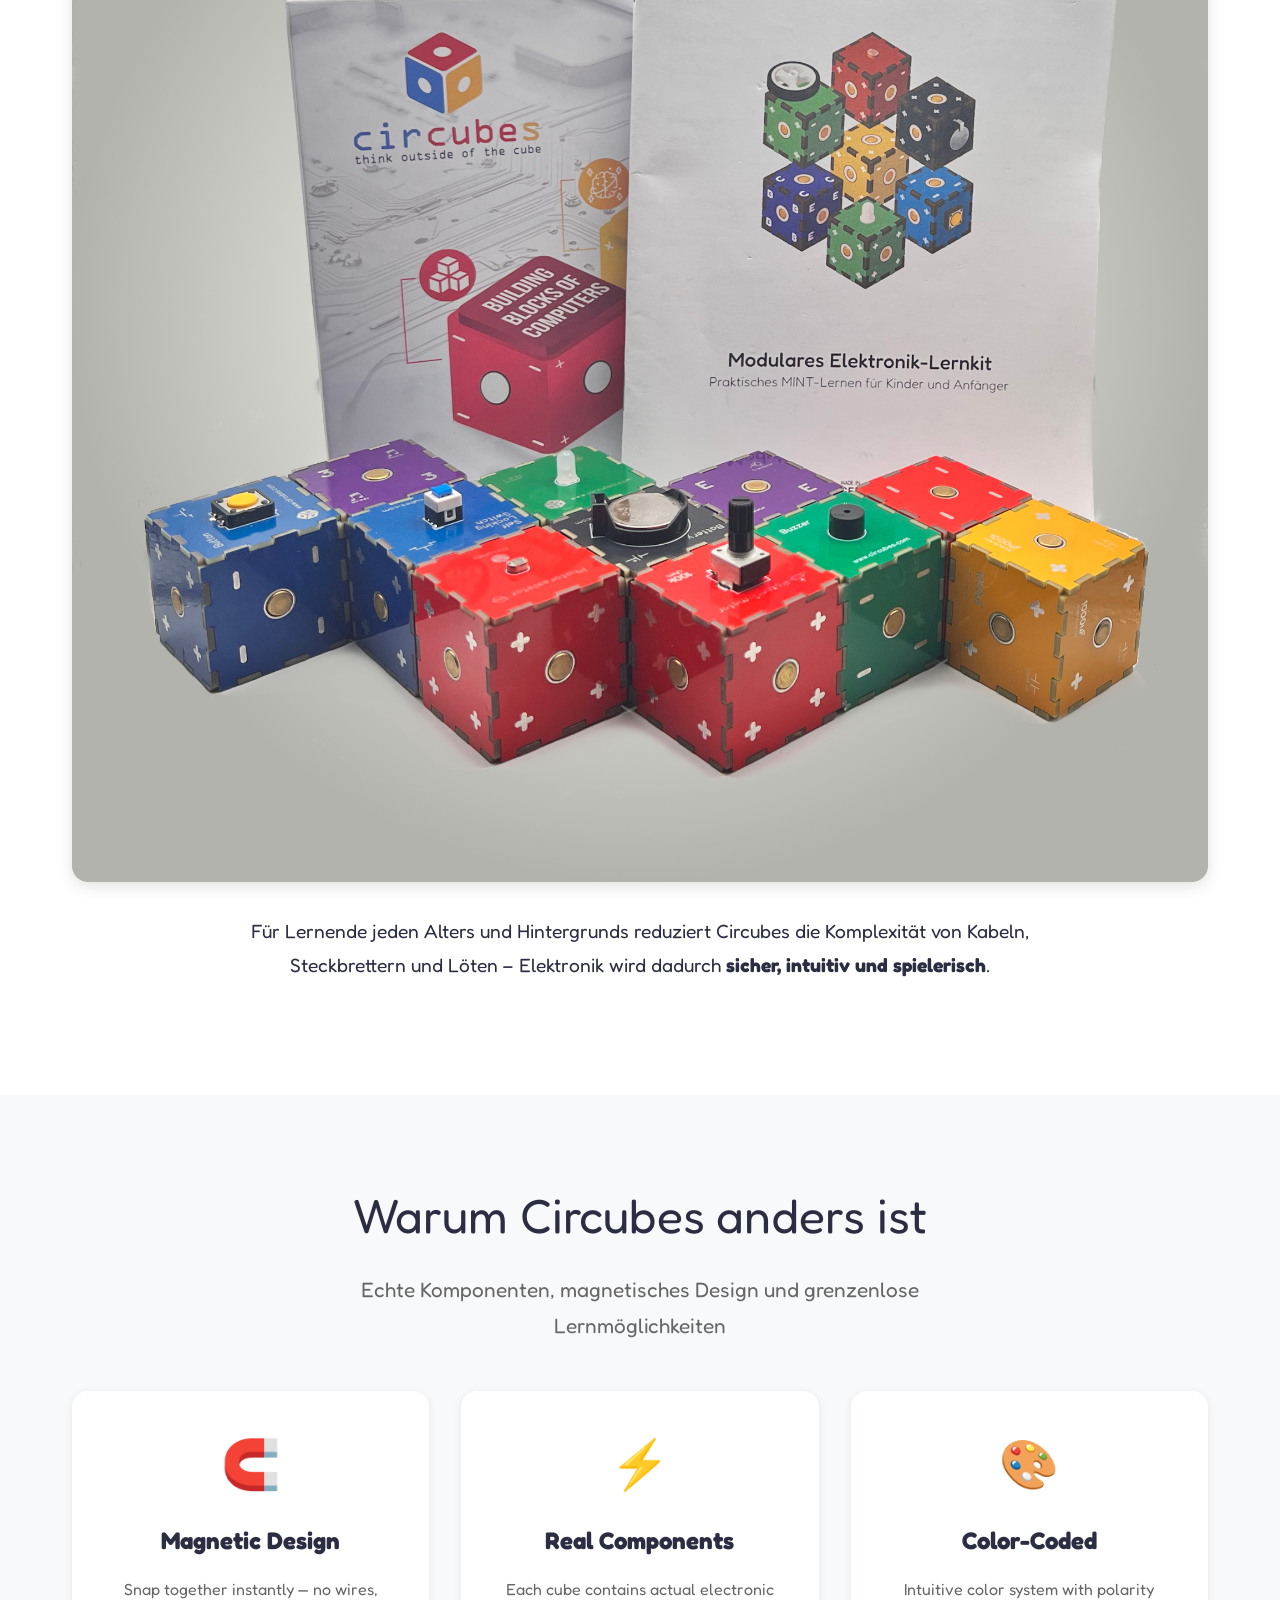
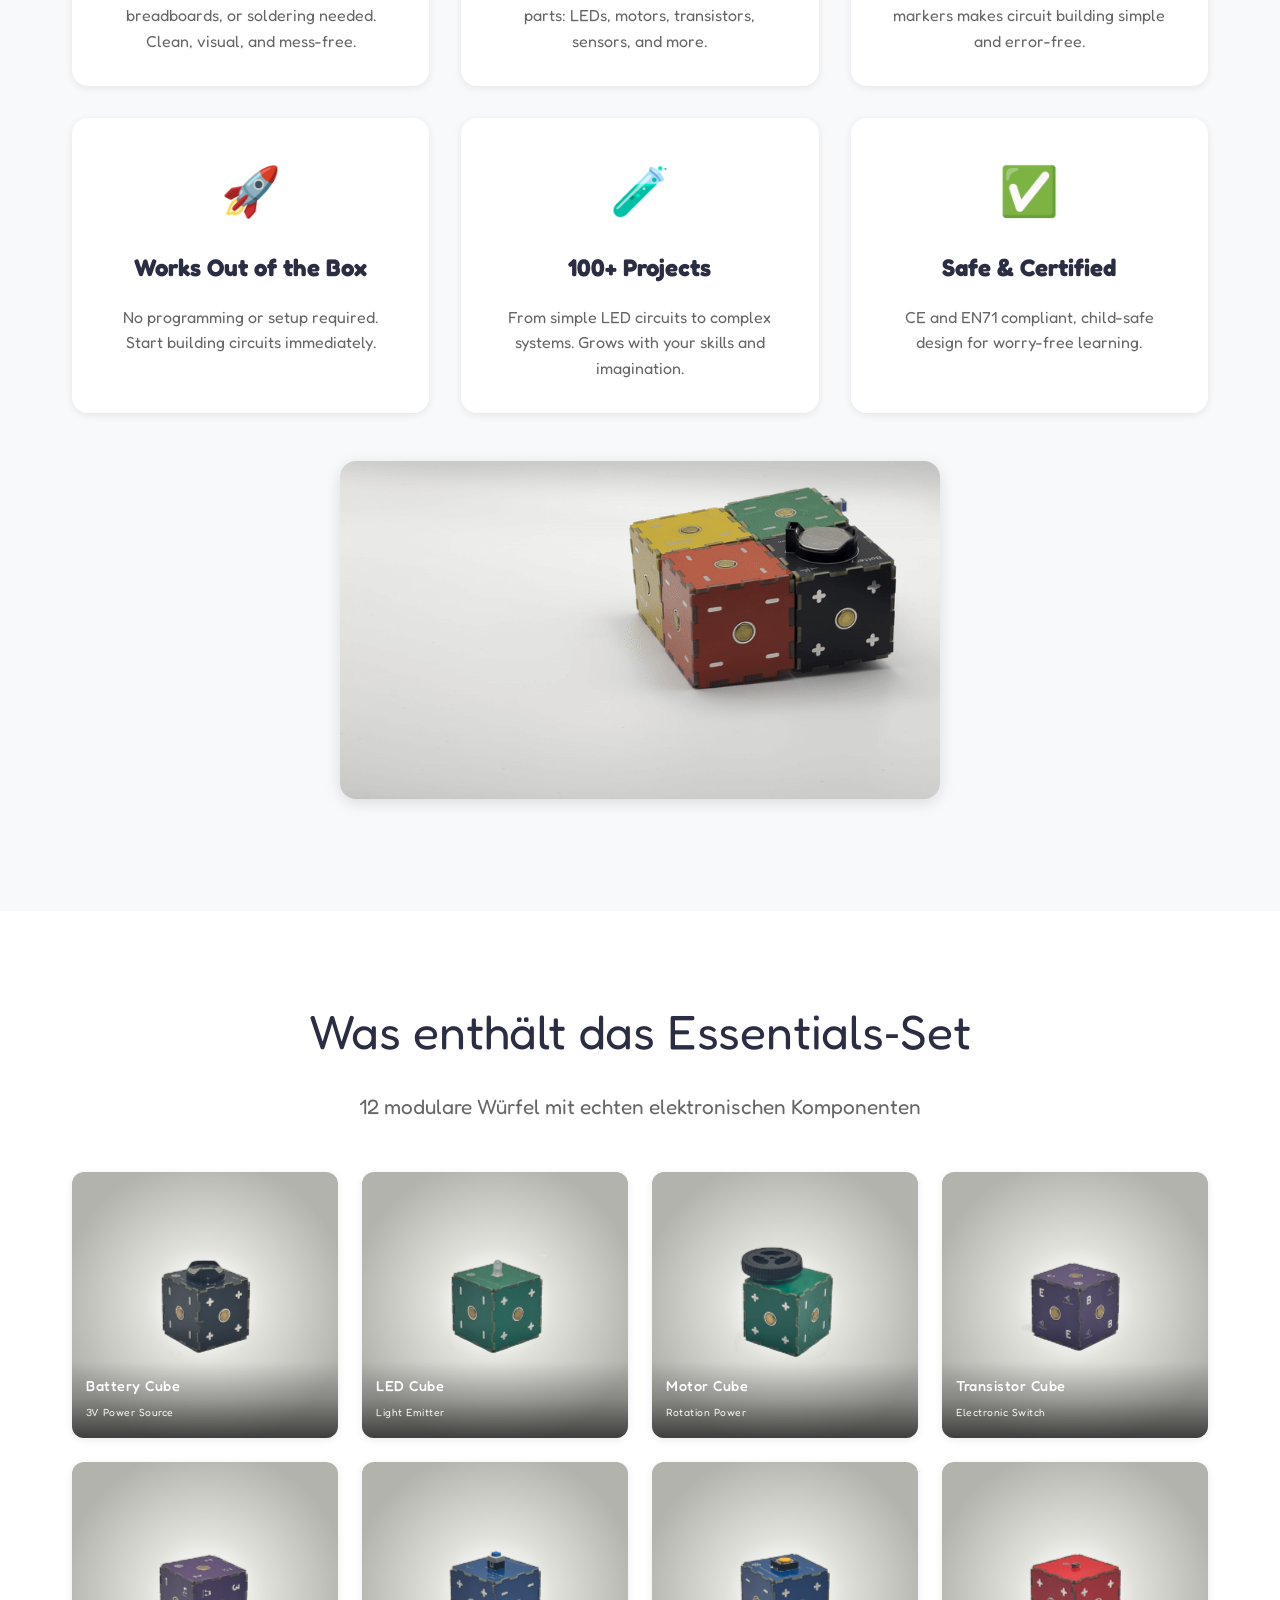
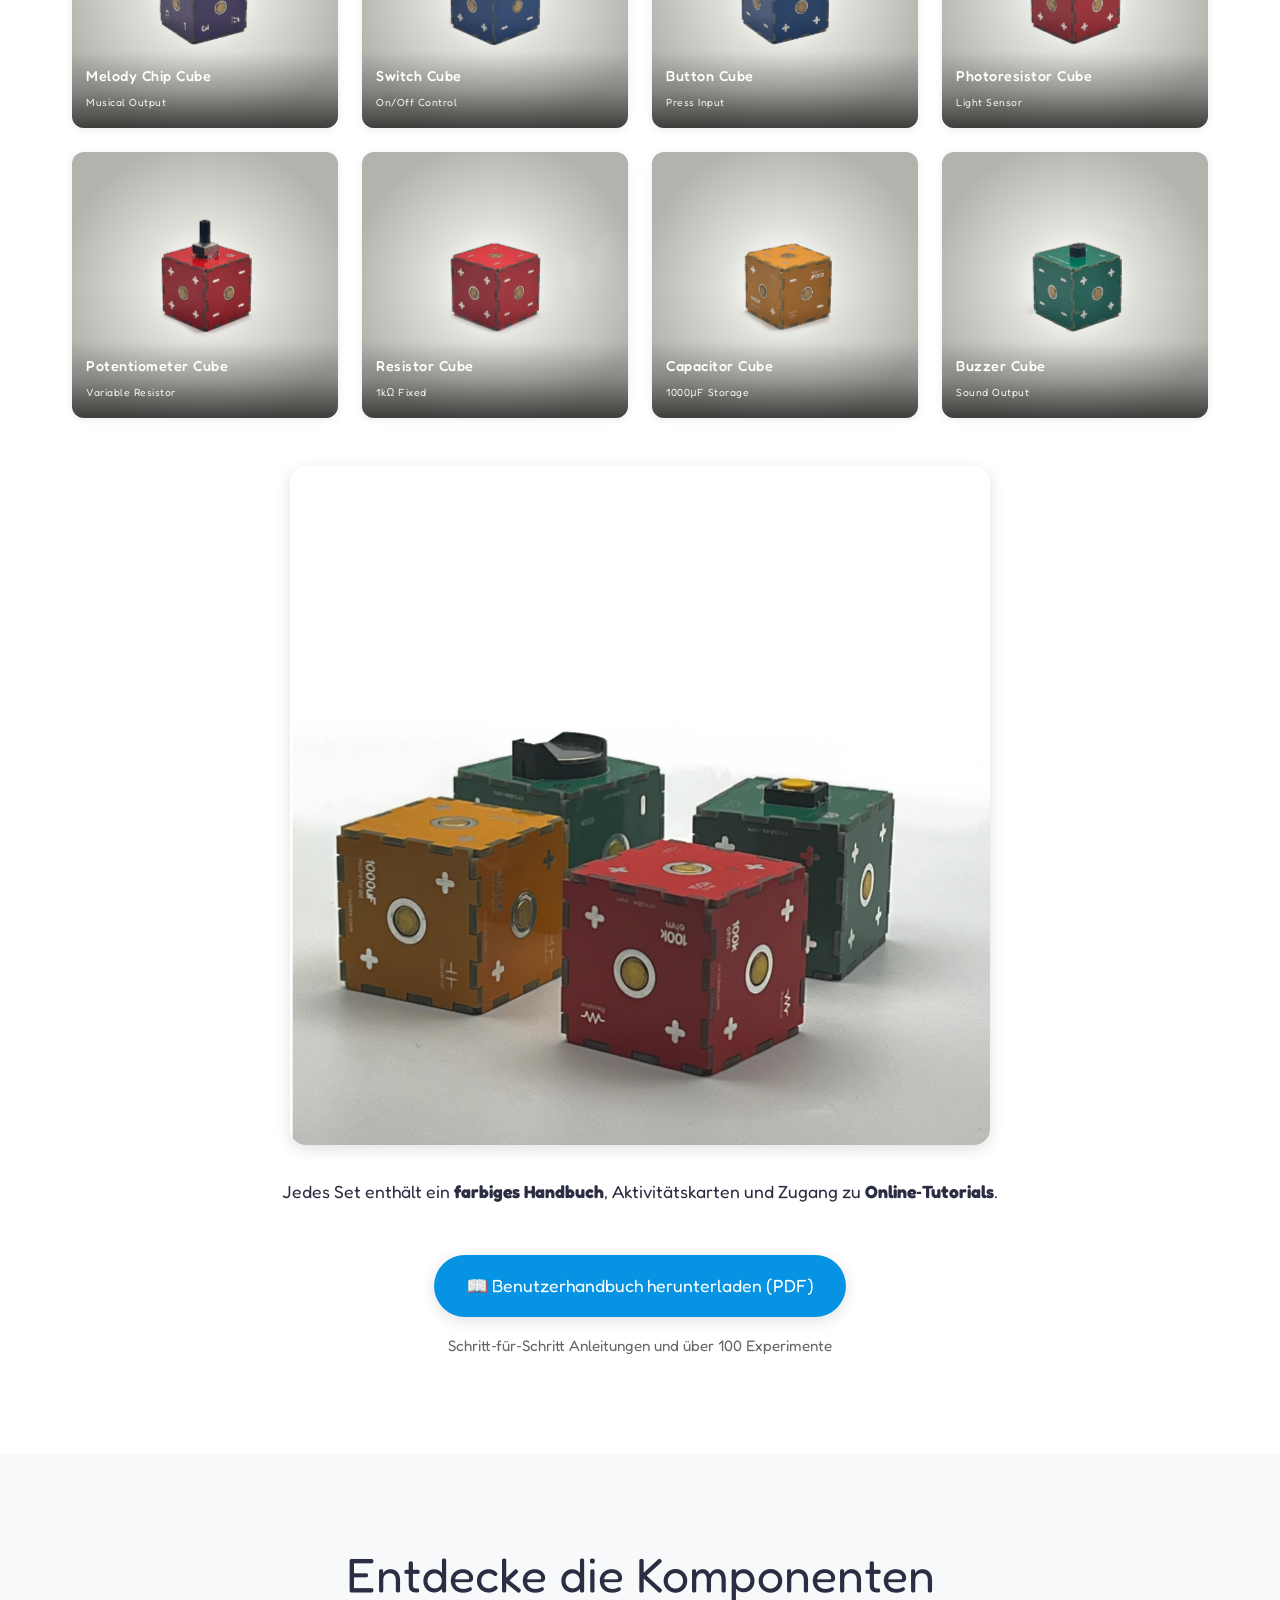
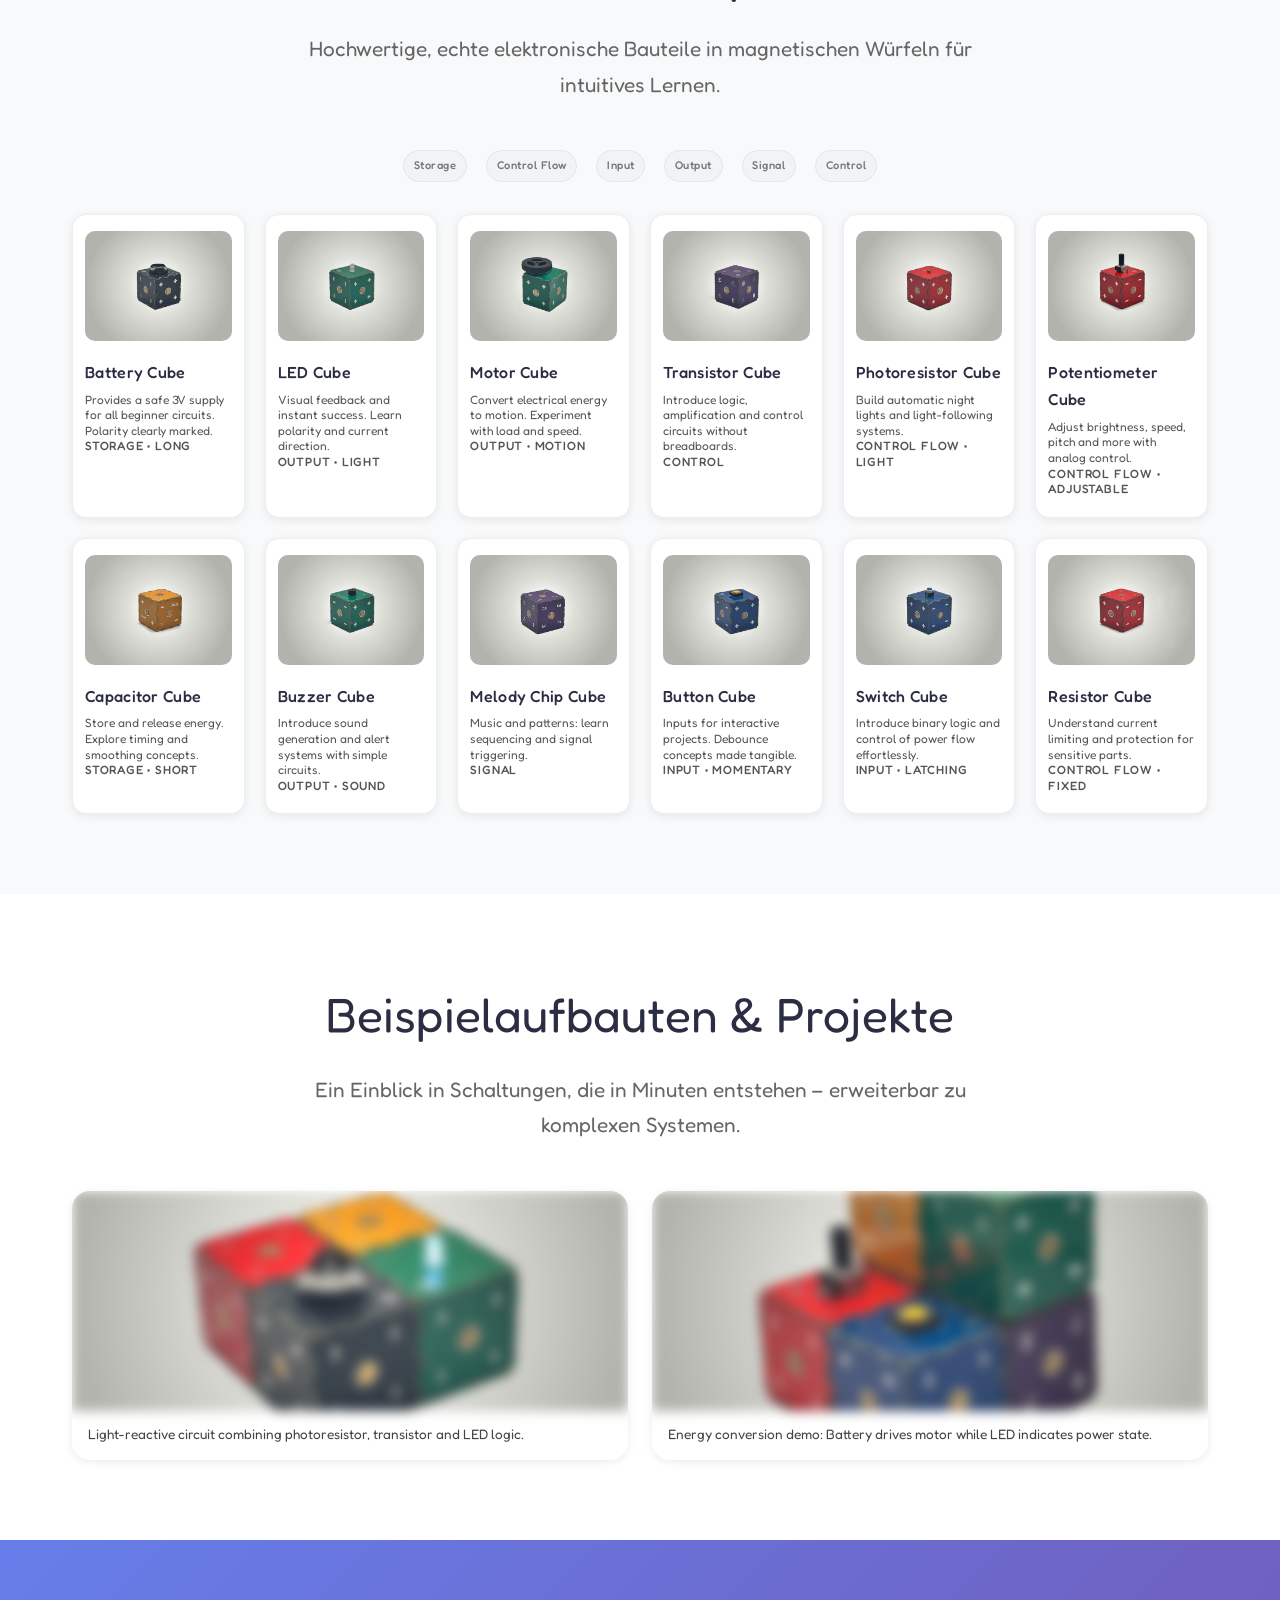
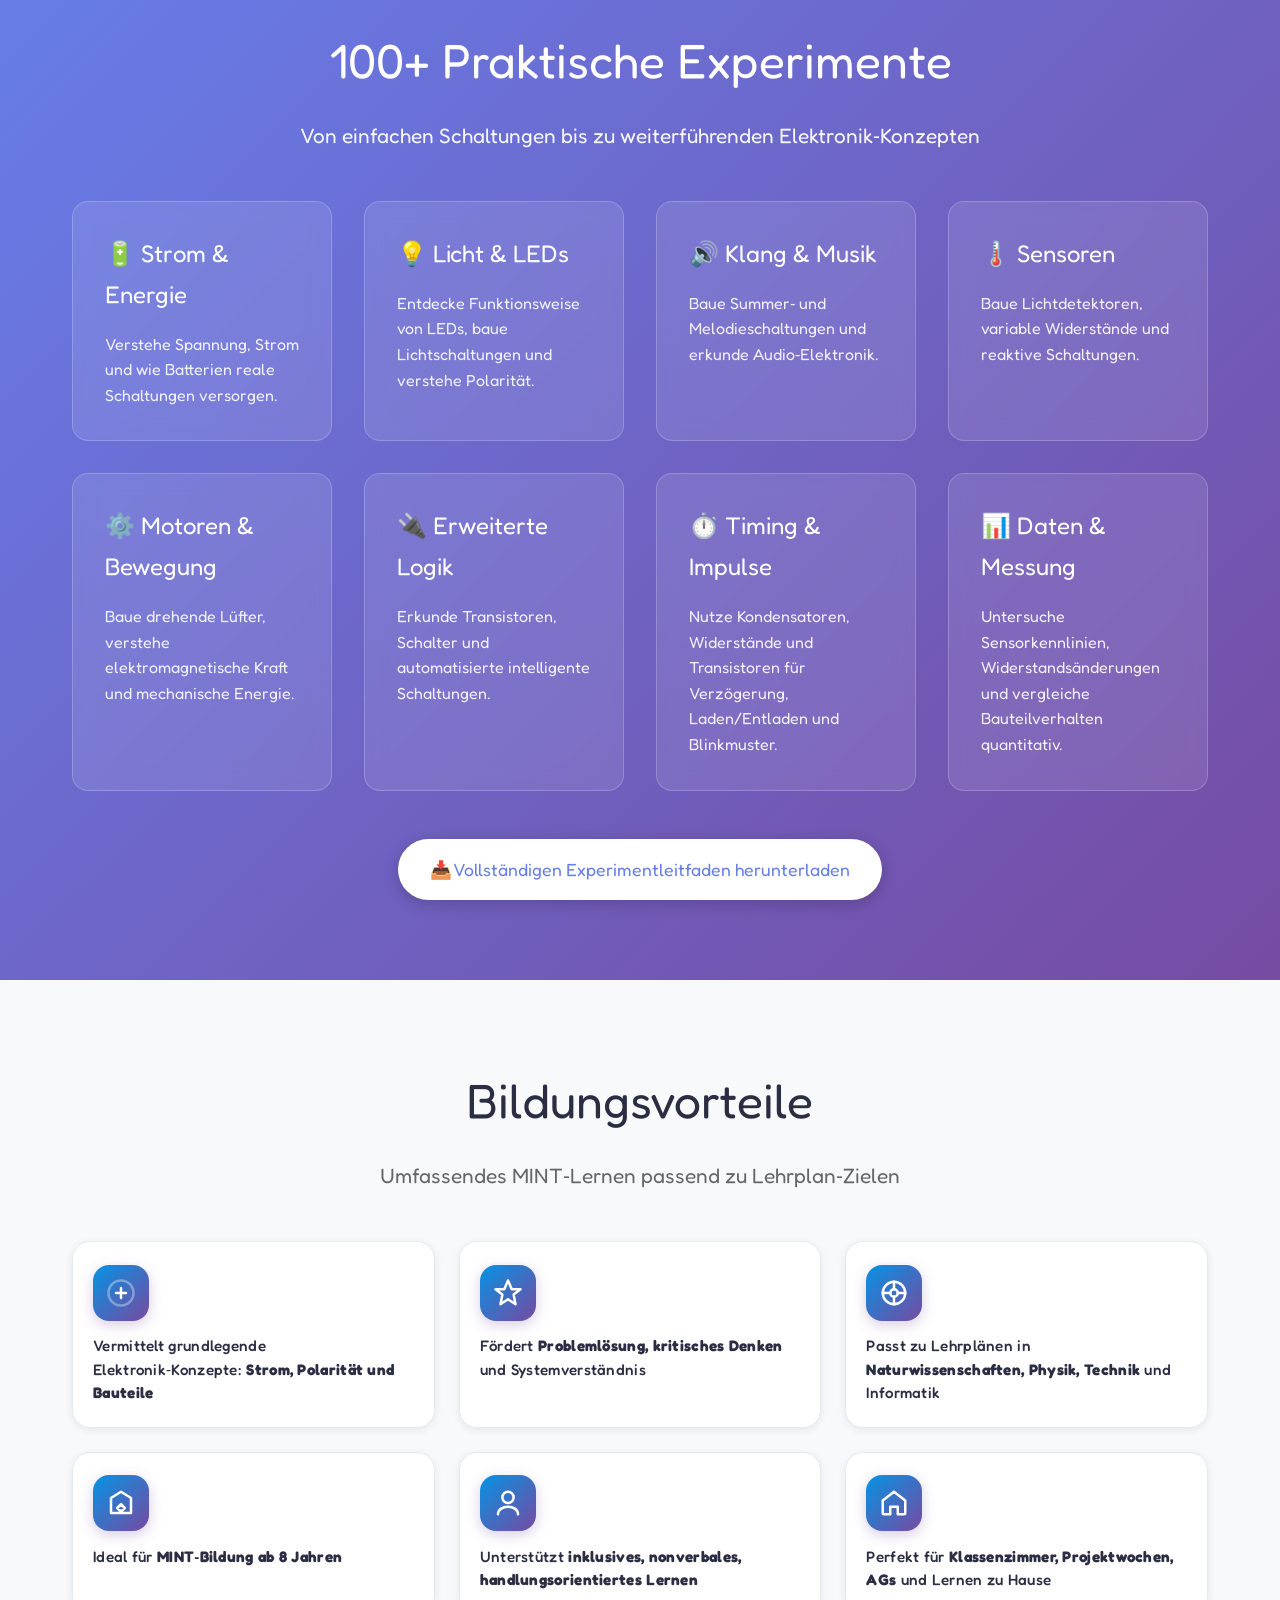
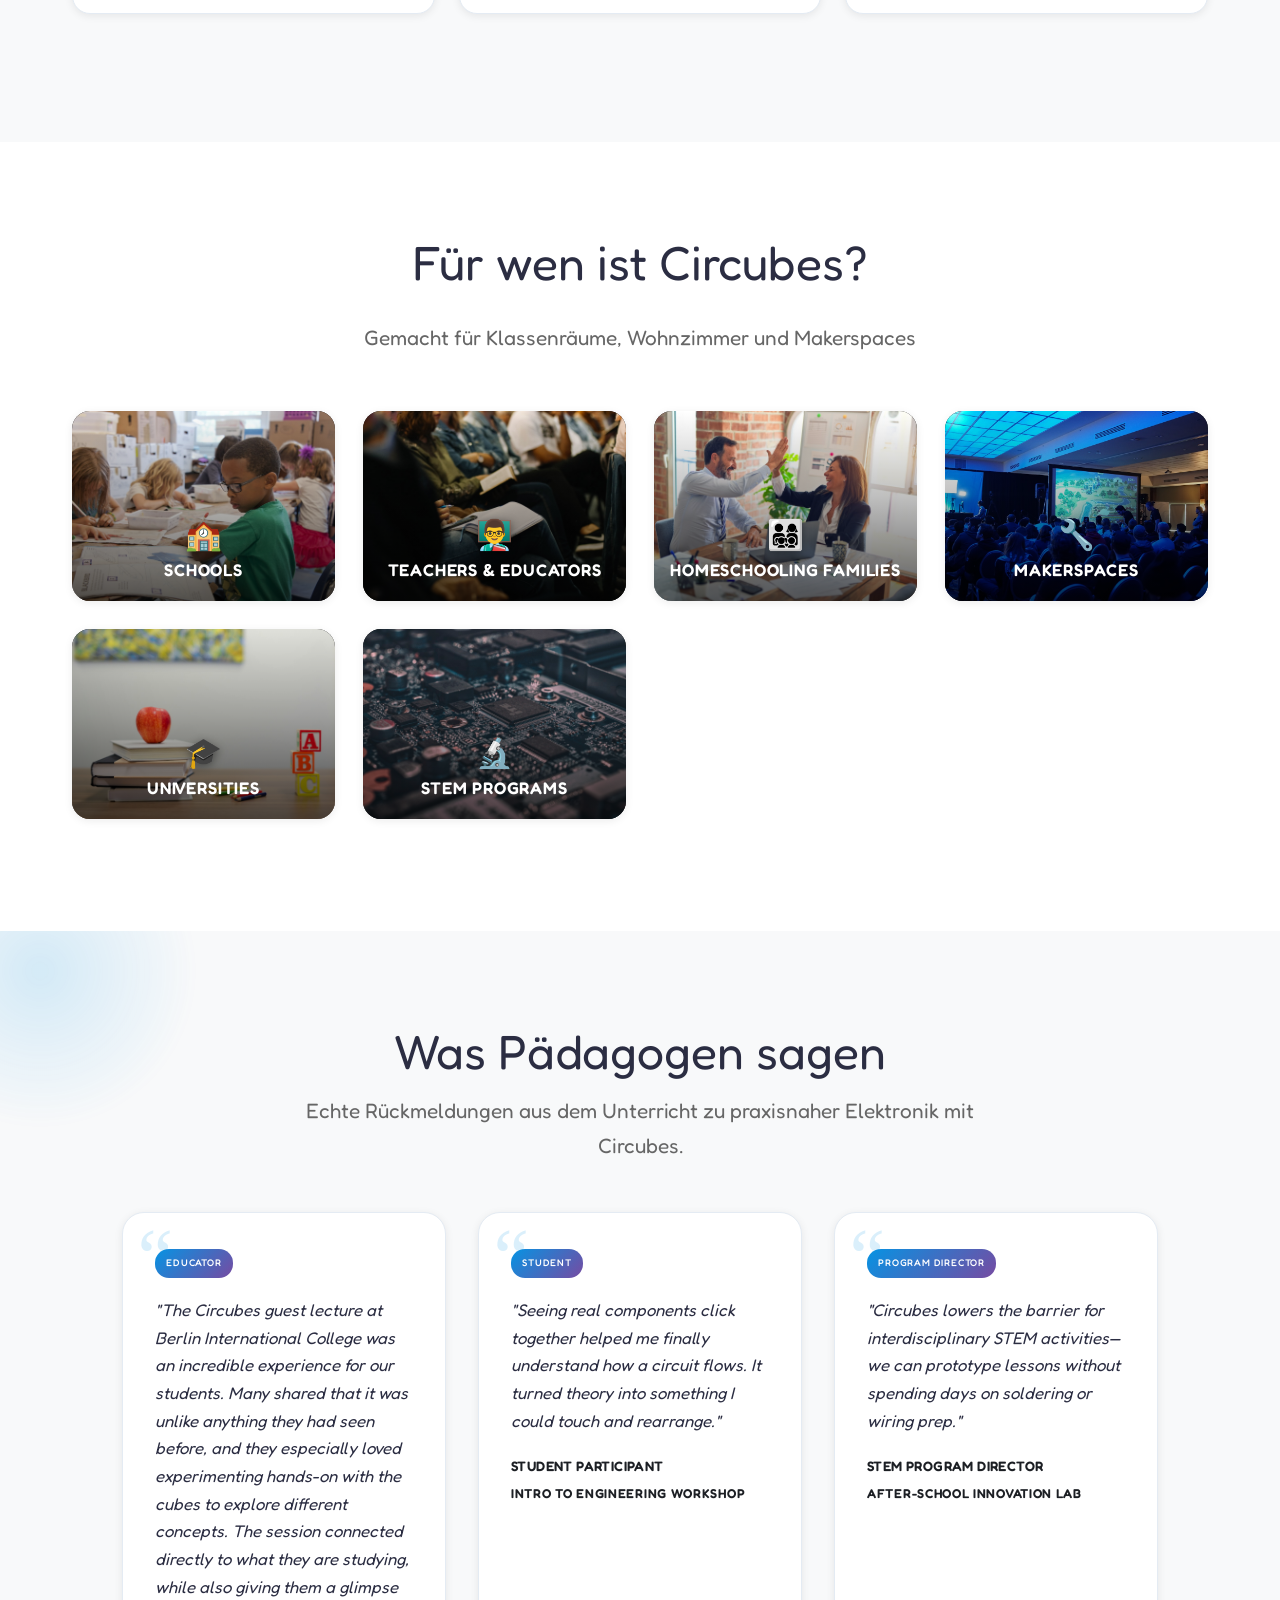
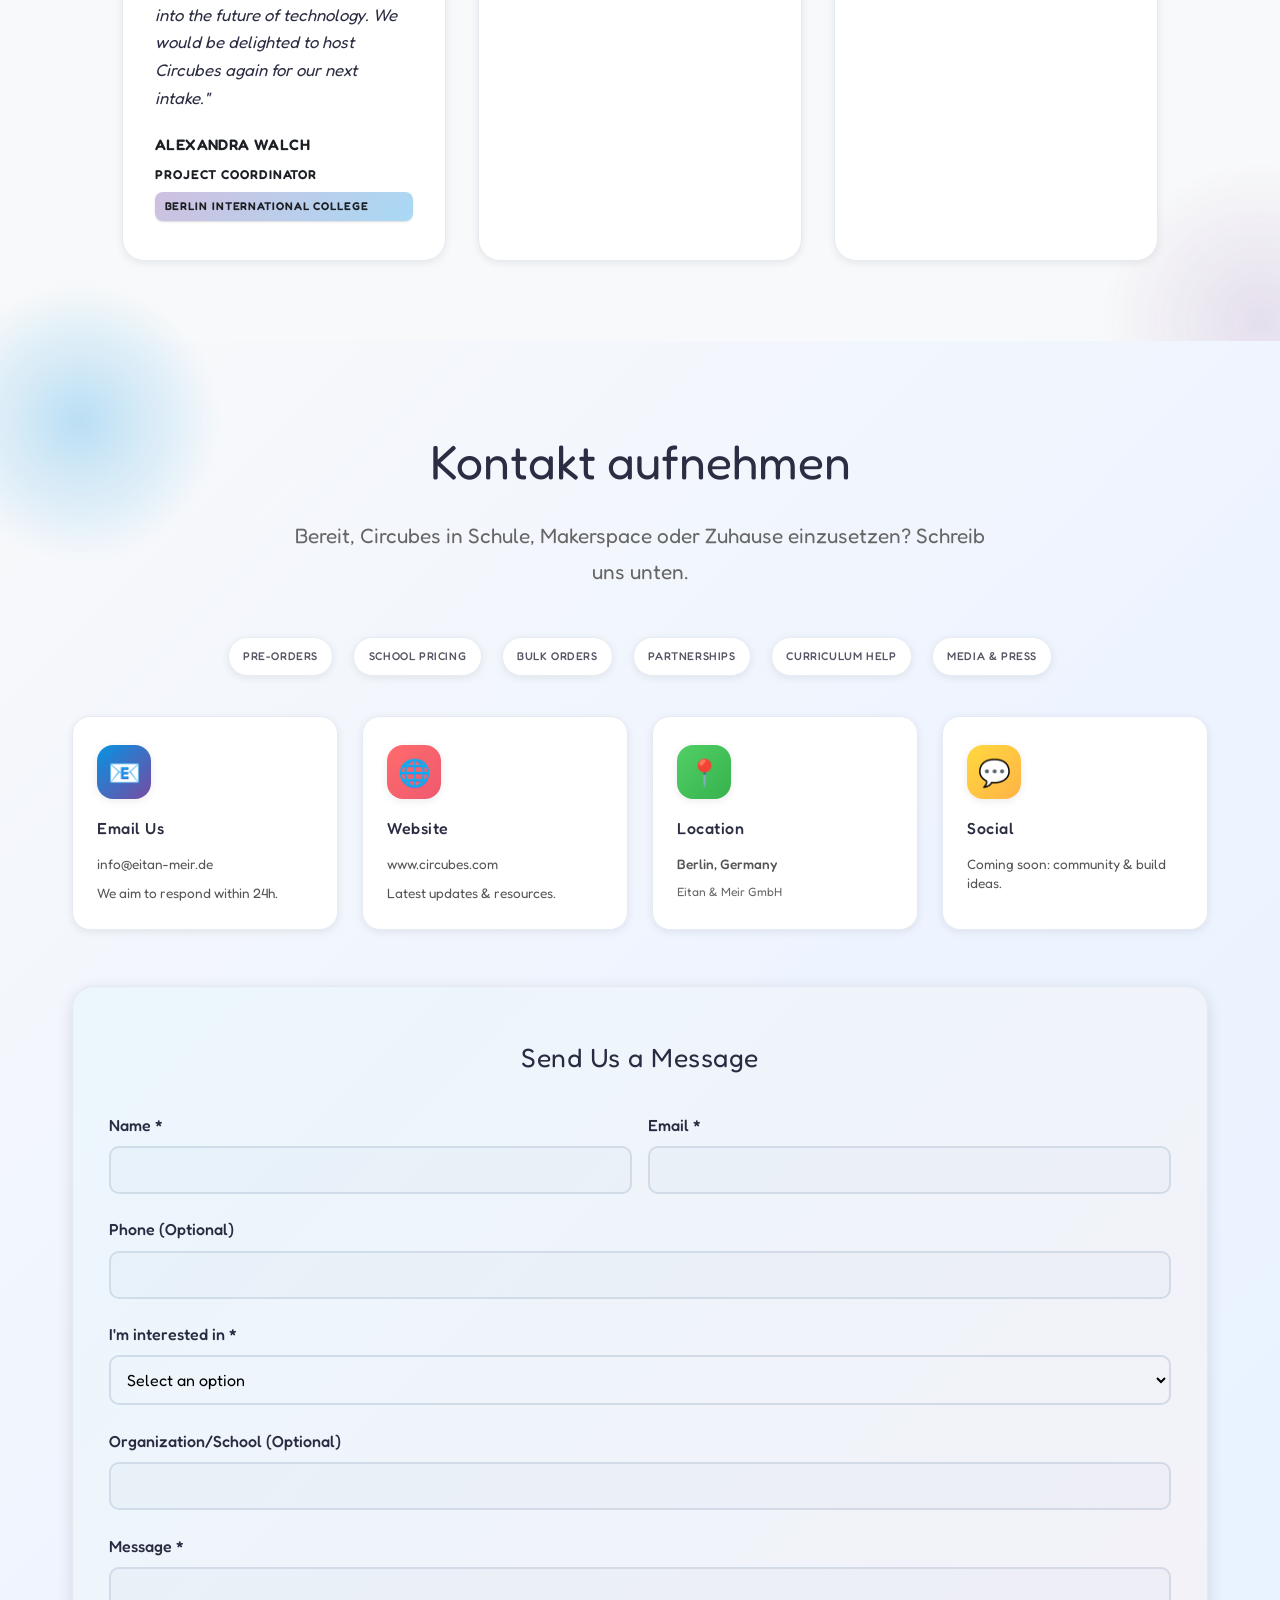
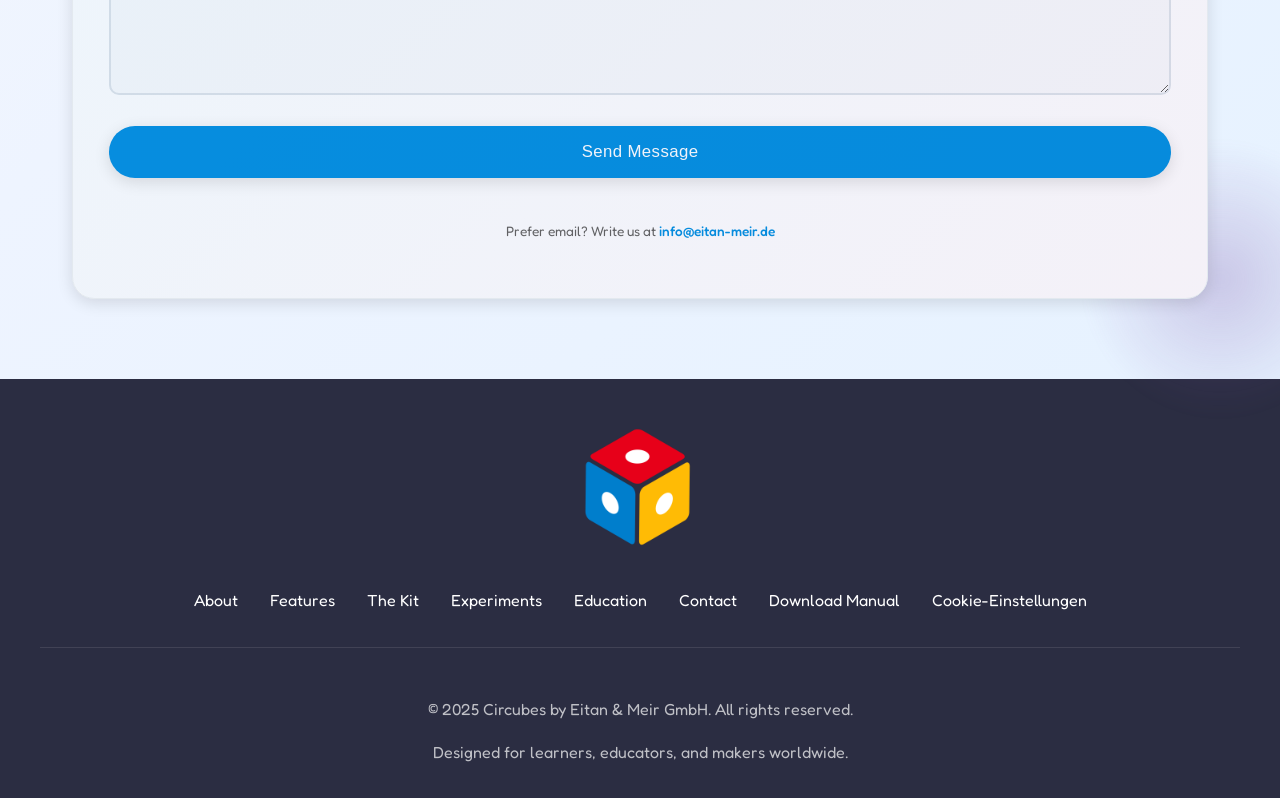
==== commit 5032b13e: "sbs" ====
--- a/index-de.html
+++ b/index-de.html
@@ -355,9 +355,15 @@
             opacity: 0.95;
         }
 
+        .hero-videos {
+            display: grid;
+            grid-template-columns: repeat(2, 1fr);
+            gap: 1.5rem;
+            max-width: 1100px;
+            margin: 3rem auto;
+        }
+
         .hero-video {
-            max-width: 900px;
-            margin: 3rem auto;
             border-radius: 16px;
             overflow: hidden;
             box-shadow: var(--shadow-lg);
@@ -365,8 +371,9 @@
 
         .hero-video iframe {
             width: 100%;
-            height: 500px;
+            height: 315px;
             border: none;
+            display: block;
         }
 
         /* CTA Buttons */
@@ -1108,8 +1115,12 @@
                 gap: 1rem;
             }
 
+            .hero-videos {
+                grid-template-columns: 1fr;
+            }
+
             .hero-video iframe {
-                height: 300px;
+                height: 240px;
             }
 
             section {
@@ -1161,8 +1172,13 @@
                 </stripe-buy-button>
                 
             </div>
-            <div class="hero-video">
-                <iframe src="https://www.youtube.com/embed/g3Nqts4KpuI?si=lPuFWD-bBHJeebii" title="Circubes Demo Video" allow="accelerometer; autoplay; clipboard-write; encrypted-media; gyroscope; picture-in-picture; web-share" referrerpolicy="strict-origin-when-cross-origin" allowfullscreen></iframe>
+            <div class="hero-videos">
+                <div class="hero-video">
+                    <iframe src="https://www.youtube.com/embed/g3Nqts4KpuI?si=lPuFWD-bBHJeebii" title="Circubes Demo-Video (Deutsch)" allow="accelerometer; autoplay; clipboard-write; encrypted-media; gyroscope; picture-in-picture; web-share" referrerpolicy="strict-origin-when-cross-origin" allowfullscreen></iframe>
+                </div>
+                <div class="hero-video">
+                    <iframe src="https://www.youtube.com/embed/STNoo0Agtwc?si=kxfGhoafLtK6HtnF" title="Circubes Demo-Video (Englisch)" allow="accelerometer; autoplay; clipboard-write; encrypted-media; gyroscope; picture-in-picture; web-share" referrerpolicy="strict-origin-when-cross-origin" allowfullscreen></iframe>
+                </div>
             </div>
         </div>
     </section>
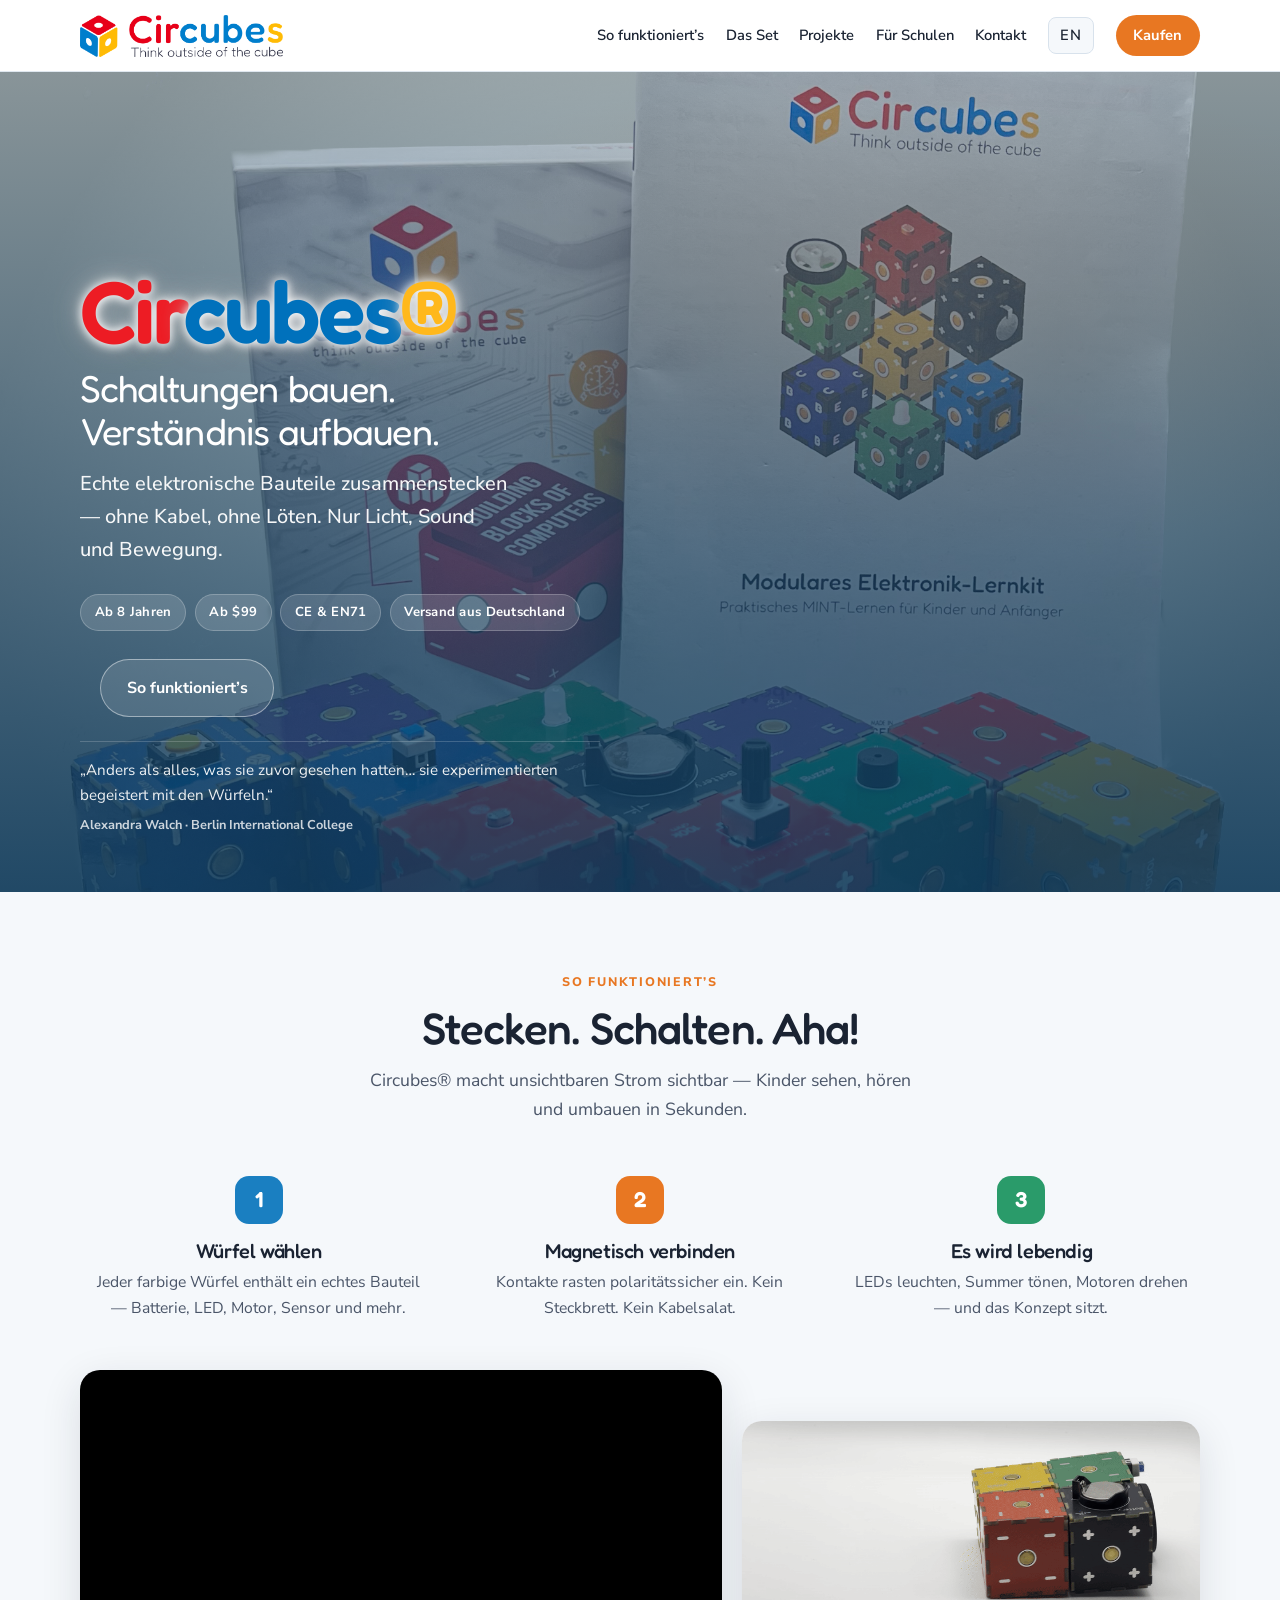
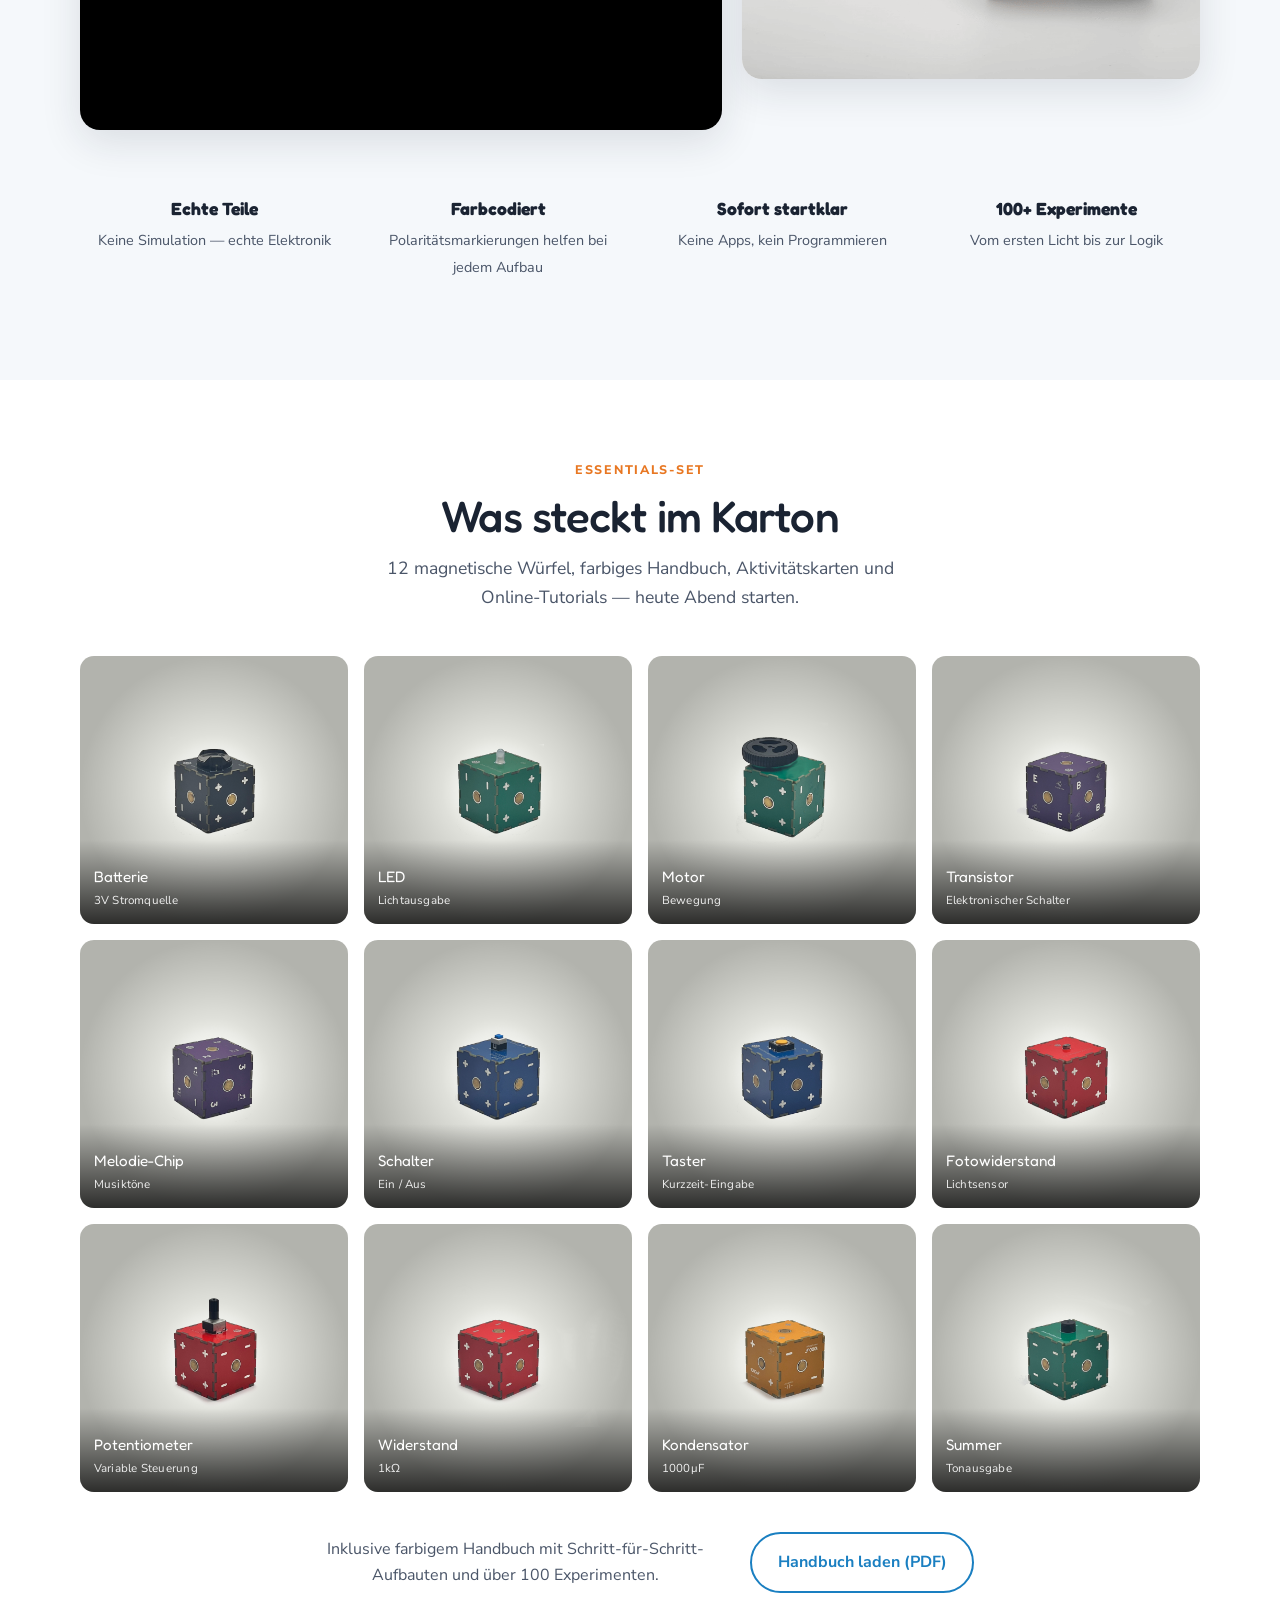
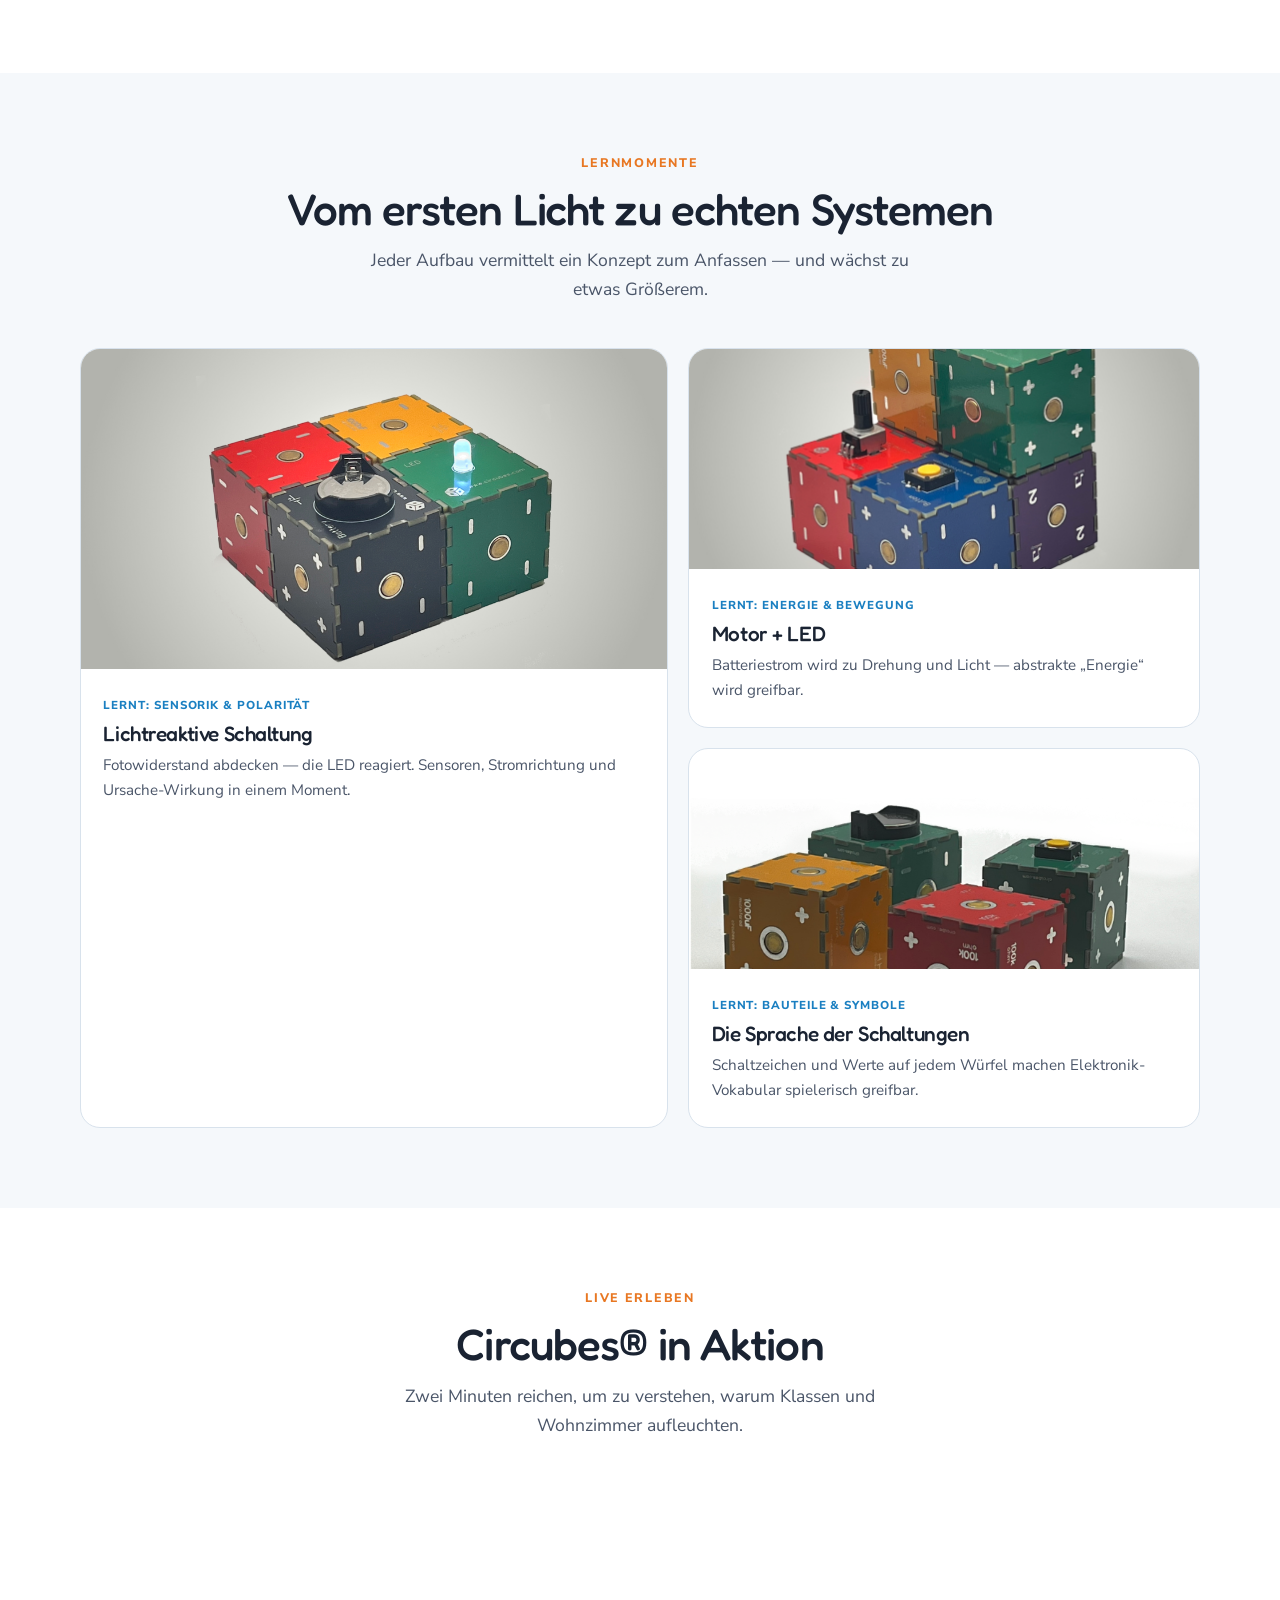
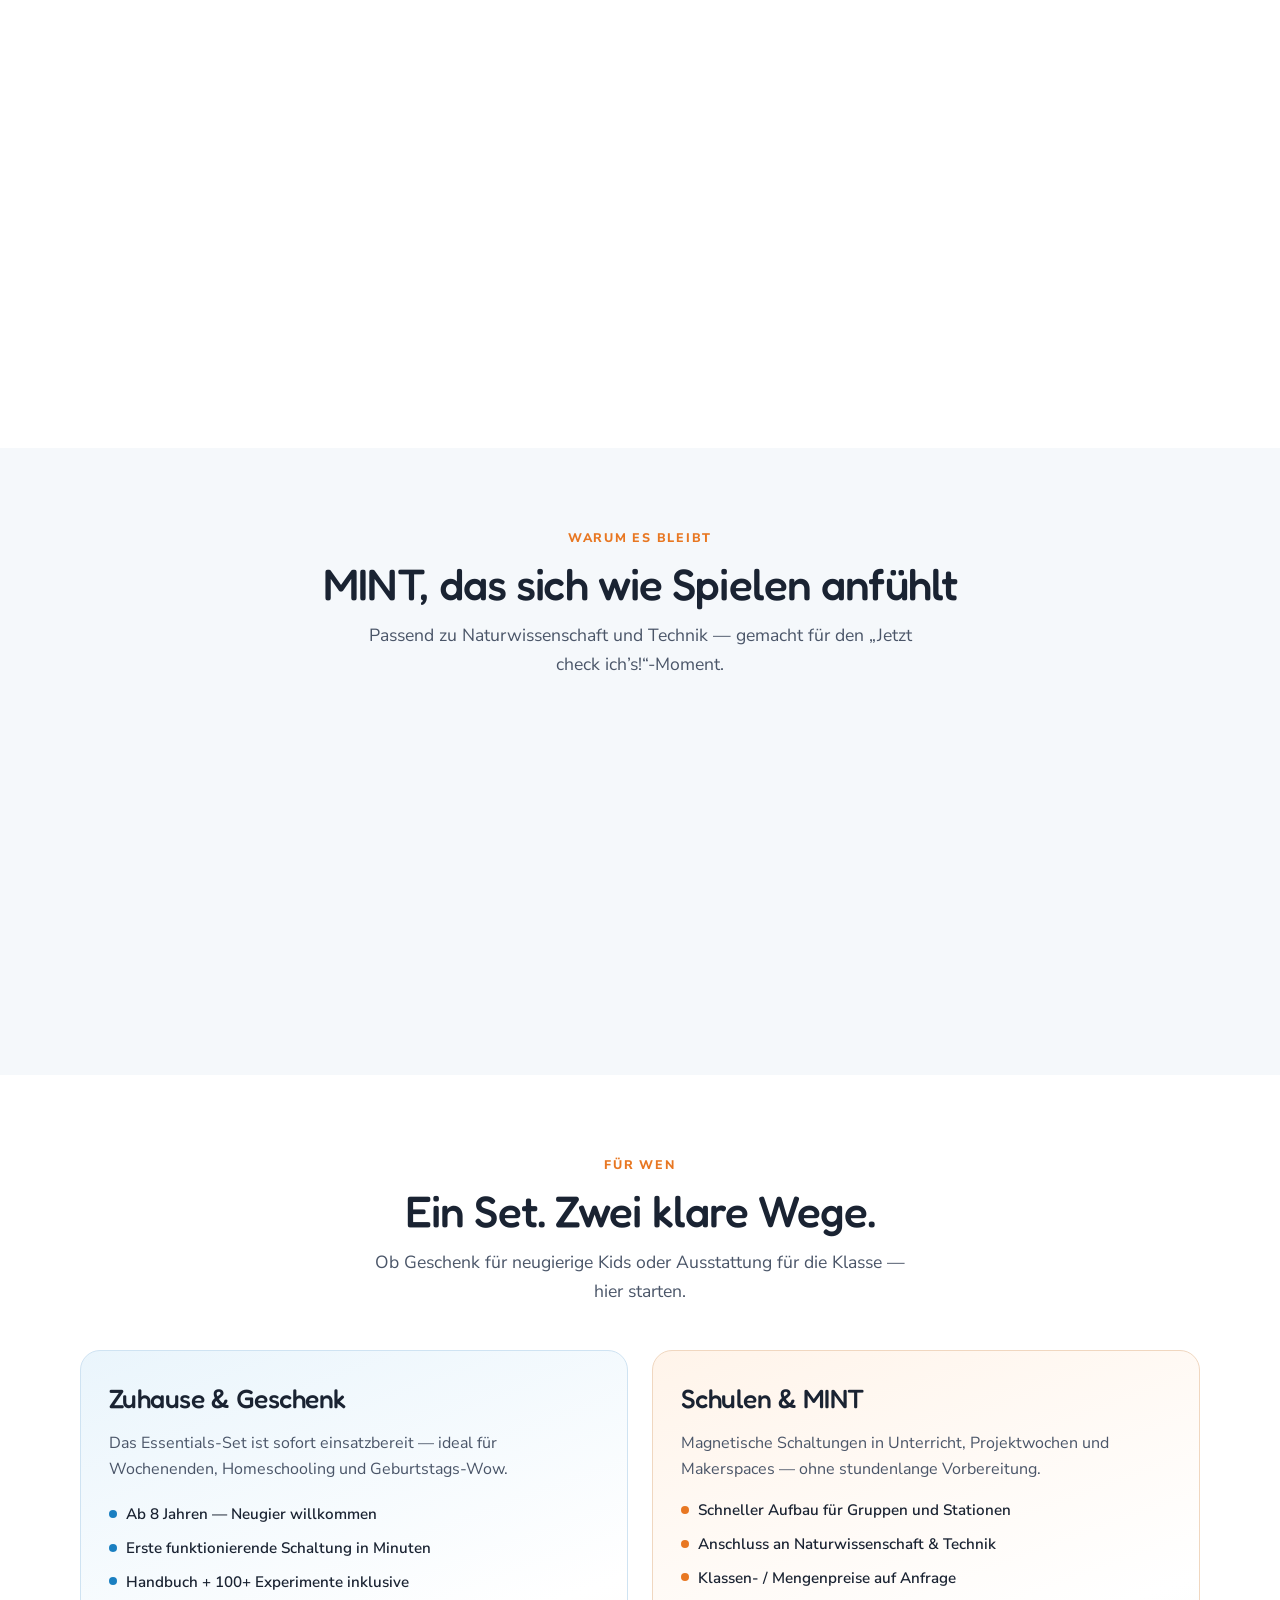
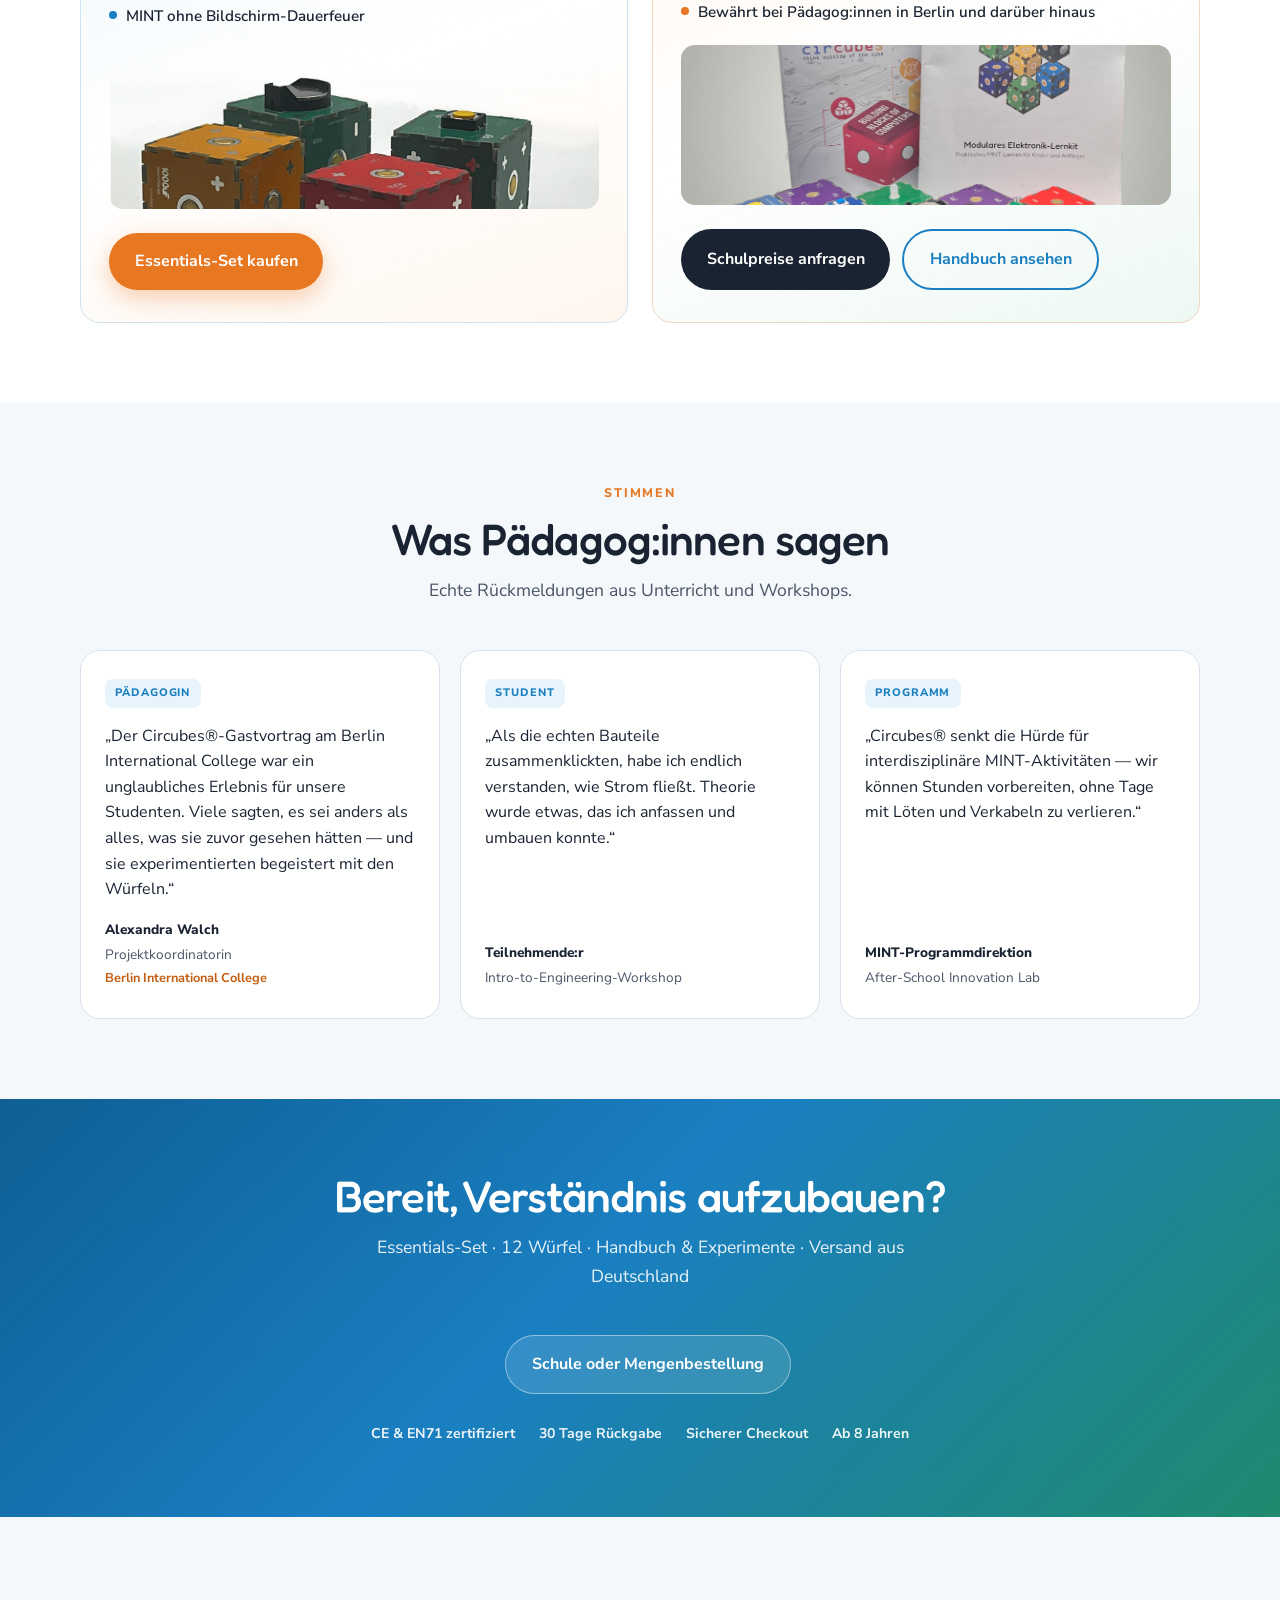
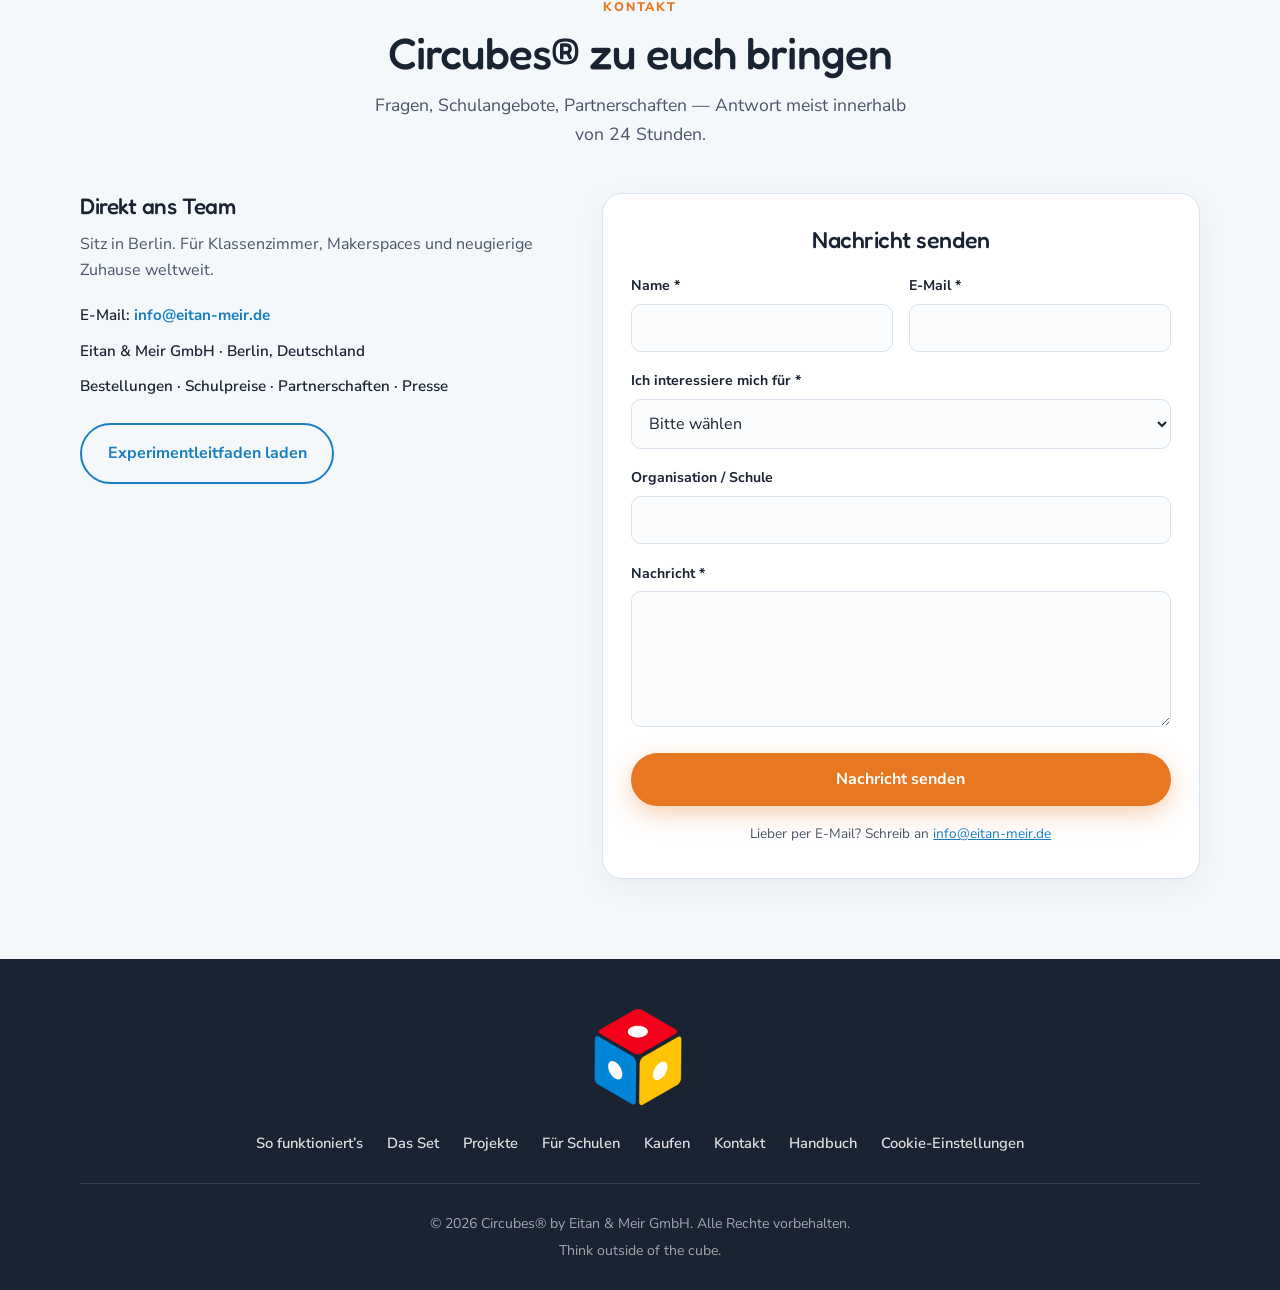
==== commit 719dd5e2: "updates" ====
--- a/index-de.html
+++ b/index-de.html
@@ -4,8 +4,8 @@
 <head>
     <meta charset="UTF-8" />
     <meta name="viewport" content="width=device-width, initial-scale=1.0" />
-    <meta name="description" content="Circubes – Modulares Elektronik-Lernkit. Schaltungen bauen ohne Kabel oder Löten. Perfekt für MINT-Bildung, Schulen und Maker." />
-    <title>Circubes – Schaltungen bauen. Elektronik verstehen.</title>
+    <meta name="description" content="Circubes® – Modulares Elektronik-Lernkit. Schaltungen bauen ohne Kabel oder Löten. Perfekt für MINT-Bildung, Schulen und Maker." />
+    <title>Circubes® – Schaltungen bauen. Elektronik verstehen.</title>
     <script type="application/ld+json">
     {
       "@context": "https://schema.org",
@@ -205,1463 +205,315 @@
     </script>
     <link rel="preconnect" href="https://fonts.googleapis.com" />
     <link rel="preconnect" href="https://fonts.gstatic.com" crossorigin />
-    <link href="https://fonts.googleapis.com/css2?family=Fredoka:wght@300..700&display=swap" rel="stylesheet">
-    <style>
-        /* Variables */
-        :root {
-            --color-primary: #0693e3;
-            --color-secondary: #FF6B6B;
-            --color-accent: #FFD93D;
-            --color-success: #51CF66;
-            --color-dark: #2b2d42;
-            --color-light: #f8f9fa;
-            --color-white: #ffffff;
-            --font-main: "Fredoka", sans-serif;
-            --shadow-sm: 0 2px 8px rgba(0, 0, 0, 0.08);
-            --shadow-md: 0 4px 16px rgba(0, 0, 0, 0.12);
-            --shadow-lg: 0 10px 30px rgba(0, 0, 0, 0.15);
-            --transition: all 0.3s ease;
-        }
-
-        /* Base styles */
-        * {
-            box-sizing: border-box;
-        }
-
-        body {
-            font-family: var(--font-main);
-            margin: 0;
-            padding: 0;
-            background-color: var(--color-white);
-            color: var(--color-dark);
-            line-height: 1.7;
-            scroll-behavior: smooth;
-            font-weight: 400;
-        }
-
-        /* Navigation Bar */
-        .navbar {
-            background: var(--color-white);
-            box-shadow: var(--shadow-sm);
-            position: sticky;
-            top: 0;
-            z-index: 1000;
-            padding: 1rem 0;
-        }
-
-        .navbar-container {
-            max-width: 1200px;
-            margin: 0 auto;
-            padding: 0 2rem;
-            display: flex;
-            justify-content: space-between;
-            align-items: center;
-            flex-wrap: wrap;
-        }
-
-        .navbar-logo {
-            height: 50px;
-        }
-
-        .navbar-menu {
-            display: flex;
-            gap: 2rem;
-            align-items: center;
-            flex-wrap: wrap;
-        }
-
-        .navbar-menu a {
-            text-decoration: none;
-            color: var(--color-dark);
-            font-weight: 500;
-            transition: var(--transition);
-            font-size: 1rem;
-        }
-
-        .navbar-menu a:hover {
-            color: var(--color-primary);
-        }
-
-        .lang-switcher {
-            display: inline-flex;
-            align-items: center;
-            margin-right: 1rem;
-            padding: 0.375rem 0.75rem;
-            font-size: 0.875rem;
-            font-weight: 500;
-            color: #374151;
-            background: #f3f4f6;
-            border: 1px solid #e5e7eb;
-            border-radius: 0.5rem;
-            text-decoration: none;
-            letter-spacing: 0.8px;
-            text-transform: uppercase;
-            transition: border-color 0.2s, background 0.2s, color 0.2s;
-        }
-        .lang-switcher:hover {
-            border-color: #c4b5fd;
-            background: #f5f3ff;
-            color: #6d28d9;
-        }
-
-        /* Hero Section */
-        .hero {
-            background: linear-gradient(135deg, #667eea 0%, #764ba2 100%);
-            color: var(--color-white);
-            padding: 4rem 2rem;
-            text-align: center;
-            position: relative;
-            overflow: hidden;
-        }
-
-        .hero::before {
-            content: '';
-            position: absolute;
-            top: 0;
-            left: 0;
-            right: 0;
-            bottom: 0;
-            background: url('data:image/svg+xml,<svg width="100" height="100" xmlns="http://www.w3.org/2000/svg"><circle cx="50" cy="50" r="3" fill="rgba(255,255,255,0.1)"/></svg>');
-            opacity: 0.3;
-        }
-
-        .hero-content {
-            max-width: 1200px;
-            margin: 0 auto;
-            position: relative;
-            z-index: 1;
-        }
-
-        .hero-logo {
-            max-width: 350px;
-            margin: 0 auto 2rem;
-            background: var(--color-white);
-            padding: 1.5rem;
-            border-radius: 20px;
-            box-shadow: var(--shadow-md);
-        }
-
-        .hero h1 {
-            font-size: clamp(2.5rem, 5vw, 4rem);
-            font-weight: 400;
-            margin: 0 0 1rem 0;
-            line-height: 1.2;
-        }
-
-        .hero-tagline {
-            font-size: clamp(1.2rem, 2.5vw, 1.5rem);
-            font-weight: 400;
-            margin: 0 0 2rem 0;
-            opacity: 0.95;
-        }
-
-        .hero-videos {
-            display: grid;
-            grid-template-columns: repeat(2, 1fr);
-            gap: 1.5rem;
-            max-width: 1100px;
-            margin: 3rem auto;
-        }
-
-        .hero-video {
-            border-radius: 16px;
-            overflow: hidden;
-            box-shadow: var(--shadow-lg);
-        }
-
-        .hero-video iframe {
-            width: 100%;
-            height: 315px;
-            border: none;
-            display: block;
-        }
-
-        /* CTA Buttons */
-        .cta-buttons {
-            display: flex;
-            justify-content: center;
-            gap: 1rem;
-            margin: 2rem 0;
-            flex-wrap: wrap;
-        }
-
-        .btn {
-            display: inline-block;
-            padding: 1rem 2rem;
-            border-radius: 50px;
-            font-weight: 400;
-            text-decoration: none;
-            transition: var(--transition);
-            font-size: 1.1rem;
-            cursor: pointer;
-            border: none;
-        }
-
-        .btn-primary {
-            background: var(--color-primary);
-            color: var(--color-white);
-            box-shadow: var(--shadow-md);
-        }
-
-        .btn-primary:hover {
-            background: #0577c5;
-            transform: translateY(-2px);
-            box-shadow: var(--shadow-lg);
-        }
-
-        .btn-secondary {
-            background: var(--color-white);
-            color: var(--color-primary);
-            border: 2px solid var(--color-primary);
-        }
-
-        .btn-secondary:hover {
-            background: var(--color-primary);
-            color: var(--color-white);
-            transform: translateY(-2px);
-        }
-
-        /* Container */
-        .container {
-            max-width: 1200px;
-            margin: 0 auto;
-            padding: 0 2rem;
-        }
-
-        /* Section Styles */
-        section {
-            padding: 5rem 2rem;
-            scroll-margin-top: 80px;
-        }
-
-        .section-alt {
-            background: var(--color-light);
-        }
-
-        .section-heading {
-            font-size: clamp(2rem, 4vw, 3rem);
-            font-weight: 400;
-            margin: 0 0 1rem 0;
-            text-align: center;
-            color: var(--color-dark);
-        }
-
-        .section-subheading {
-            font-size: clamp(1.1rem, 2vw, 1.3rem);
-            text-align: center;
-            color: #666;
-            margin: 0 auto 3rem;
-            max-width: 700px;
-        }
-
-        /* Feature Grid */
-        .feature-grid {
-            display: grid;
-            grid-template-columns: repeat(auto-fit, minmax(280px, 1fr));
-            gap: 2rem;
-            margin: 3rem 0;
-        }
-
-        .feature-card {
-            background: var(--color-white);
-            padding: 2rem;
-            border-radius: 16px;
-            box-shadow: var(--shadow-sm);
-            transition: var(--transition);
-            text-align: center;
-        }
-
-        .feature-card:hover {
-            transform: translateY(-5px);
-            box-shadow: var(--shadow-md);
-        }
-
-        .feature-icon {
-            font-size: 3rem;
-            margin-bottom: 1rem;
-        }
-
-        .feature-card h3 {
-            font-size: 1.5rem;
-            margin: 0 0 1rem 0;
-            color: var(--color-dark);
-        }
-
-        .feature-card p {
-            color: #666;
-            line-height: 1.6;
-            margin: 0;
-        }
-
-        /* Image Styles */
-        .featured-image {
-            max-width: 100%;
-            height: auto;
-            border-radius: 16px;
-            box-shadow: var(--shadow-md);
-            margin: 2rem auto;
-            display: block;
-        }
-
-        /* Kit Contents */
-        .kit-grid {
-            display: grid;
-            grid-template-columns: repeat(auto-fit, minmax(200px, 1fr));
-            gap: 1.5rem;
-            margin: 3rem 0;
-        }
-        /* Force 4 columns (=> 3 rows for 12 items) on wide screens */
-        @media (min-width: 1200px) {
-            .kit-grid {
-                grid-template-columns: repeat(4, 1fr);
-            }
-        }
-
-        .kit-item {
-            background: var(--color-white);
-            padding: 0;
-            border-radius: 12px;
-            box-shadow: var(--shadow-sm);
-            text-align: center;
-            transition: var(--transition);
-            position: relative;
-            overflow: hidden;
-        }
-
-        .kit-item:hover {
-            transform: scale(1.05);
-            box-shadow: var(--shadow-md);
-        }
-
-        .kit-item-icon {
-            font-size: 2.5rem;
-            margin-bottom: 0.5rem;
-        }
-
-        .kit-item-name {
-            font-weight: 400;
-            color: var(--color-dark);
-        }
-
-        .kit-item img {
-            width: 100%;
-            height: 100%;
-            object-fit: cover;
-            display: block;
-            border-radius: inherit;
-            margin: 0;
-            box-shadow: none;
-            transition: transform 0.6s ease;
-            transform: scale(1.1); /* modest 10% baseline enlargement for subtle depth */
-            will-change: transform;
-        }
-        .kit-item:hover img {
-            transform: scale(1.18); /* maintain ~8% additional zoom on hover */
-        }
-        .kit-item-overlay {
-            position: absolute;
-            left: 0;
-            right: 0;
-            bottom: 0;
-            padding: 0.75rem 0.9rem 1rem;
-            background: linear-gradient(to top, rgba(0,0,0,0.65), rgba(0,0,0,0.25), rgba(0,0,0,0));
-            color: #fff;
-            text-align: left;
-        }
-        .kit-item-name {
-            font-weight: 500;
-            color: #fff;
-            font-size: 0.9rem;
-            letter-spacing: 0.5px;
-            margin: 0;
-        }
-        .kit-item-desc {
-            font-size: 0.65rem;
-            margin: 0.35rem 0 0;
-            opacity: 0.9;
-            letter-spacing: 0.5px;
-        }
-
-        /* Component Gallery */
-        .component-gallery-grid {
-            display: grid;
-            grid-template-columns: repeat(auto-fit, minmax(160px, 1fr));
-            gap: 1.25rem;
-            margin-top: 2rem;
-        }
-
-        .component-card {
-            background: var(--color-white);
-            border: 1px solid #eee;
-            border-radius: 14px;
-            padding: 1rem 0.75rem 1.25rem;
-            box-shadow: var(--shadow-sm);
-            transition: var(--transition);
-            position: relative;
-            overflow: hidden;
-        }
-
-        .component-card:hover {
-            transform: translateY(-6px);
-            box-shadow: var(--shadow-md);
-        }
-
-        .component-card img {
-            width: 100%;
-            height: 110px;
-            object-fit: cover;
-            border-radius: 10px;
-            margin-bottom: 0.6rem;
-        }
-
-        .component-card h4 {
-            margin: 0 0 0.35rem 0;
-            font-size: 1rem;
-            font-weight: 500;
-            letter-spacing: 0.3px;
-        }
-
-        .component-card p {
-            margin: 0;
-            font-size: 0.75rem;
-            line-height: 1.3;
-            color: #555;
-        }
-        .component-tags {
-            margin: 0.35rem 0 0;
-            font-size: 0.65rem;
-            letter-spacing: 0.8px;
-            text-transform: uppercase;
-            color: #888;
-            font-weight: 500;
-        }
-        .taxonomy-legend {
-            display: flex;
-            flex-wrap: wrap;
-            gap: 0.6rem 1.2rem;
-            justify-content: center;
-            margin: 1.5rem auto 0;
-            font-size: 0.7rem;
-            letter-spacing: 0.5px;
-            color: #777;
-            max-width: 800px;
-        }
-        .taxonomy-legend span {
-            background: #f1f3f5;
-            padding: 0.35rem 0.6rem;
-            border-radius: 20px;
-            border: 1px solid #e3e7ea;
-            font-weight: 500;
-        }
-
-        /* Sample Builds Gallery */
-        .builds-gallery {
-            display: grid;
-            grid-template-columns: repeat(auto-fit, minmax(300px, 1fr));
-            gap: 1.5rem;
-            margin-top: 2.5rem;
-        }
-
-        .builds-gallery figure {
-            margin: 0;
-            background: var(--color-white);
-            border-radius: 18px;
-            box-shadow: var(--shadow-sm);
-            overflow: hidden;
-            position: relative;
-            display: flex;
-            flex-direction: column;
-        }
-
-        .builds-gallery img {
-            width: 100%;
-            height: 220px;
-            object-fit: cover;
-            display: block;
-            filter: blur(6px); /* persistent blur for showcase */
-            transition: filter 0.35s ease;
-        }
-
-        .builds-gallery figcaption {
-            padding: 0.9rem 1rem 1rem;
-            font-size: 0.85rem;
-            color: #444;
-            line-height: 1.4;
-        }
-
-        /* Override lazy states: keep blurred appearance */
-        .lazy-blur { filter: blur(6px); }
-        .lazy-loaded { filter: blur(6px); }
-        /* Optional hover reveal */
-        .builds-gallery figure:hover img { filter: blur(0); }
-
-        /* Benefits List */
-        .benefits-list {
-            display: grid;
-            /* Exactly 2 rows (6 items => 3 columns) on large screens */
-            grid-template-columns: repeat(3, 1fr);
-            gap: 1.5rem;
-            margin: 3rem 0;
-        }
-
-        .benefit-item {
-            position: relative;
-            display: flex;
-            flex-direction: column;
-            gap: 0.85rem;
-            padding: 1.4rem 1.25rem 1.35rem;
-            background: #ffffff;
-            border: 1px solid #e4ebf3;
-            border-radius: 18px;
-            box-shadow: var(--shadow-sm);
-            transition: var(--transition);
-            overflow: hidden;
-        }
-
-        .benefit-icon {
-            width: 56px;
-            height: 56px;
-            border-radius: 16px;
-            background: linear-gradient(135deg, var(--color-primary), #764ba2);
-            display: flex;
-            align-items: center;
-            justify-content: center;
-            color: #fff;
-            box-shadow: 0 4px 14px rgba(118,75,162,0.28);
-            flex-shrink: 0;
-            position: relative;
-        }
-        .benefit-icon svg { width: 30px; height: 30px; display: block; }
-
-        .benefit-text {
-            font-size: 0.95rem;
-            line-height: 1.55;
-            color: #2b2d42;
-            font-weight: 500;
-            letter-spacing: 0.3px;
-        }
-        .benefit-item::before {
-            content: "";
-            position: absolute;
-            inset: 0;
-            background: linear-gradient(135deg, rgba(6,147,227,0.08), rgba(118,75,162,0.08));
-            opacity: 0;
-            transition: var(--transition);
-            pointer-events: none;
-        }
-        .benefit-item:hover::before { opacity: 1; }
-        .benefit-item:hover { transform: translateY(-6px); box-shadow: var(--shadow-md); }
-        .benefit-item:focus-within { outline: 2px solid var(--color-primary); outline-offset: 2px; }
-        /* Responsive adjustments for benefits explicit 3x2 layout */
-        @media (max-width: 960px){
-            .benefits-list { grid-template-columns: repeat(2, 1fr); }
-        }
-        @media (max-width: 640px){
-            .benefits-list { grid-template-columns: 1fr; }
-            .benefit-item { padding: 1.15rem 1rem 1.1rem; }
-            .benefit-text { font-size: 0.9rem; }
-            .benefit-icon { width: 48px; height: 48px; }
-            .benefit-icon svg { width: 26px; height: 26px; }
-        }
-
-        /* Target Audience (Enhanced Cards) */
-        .audience-grid {
-            display: grid;
-            grid-template-columns: repeat(auto-fit, minmax(240px, 1fr));
-            gap: 1.75rem;
-            margin: 3.5rem 0 2rem;
-        }
-        .audience-card {
-            position: relative;
-            border-radius: 18px;
-            overflow: hidden;
-            background: #111;
-            box-shadow: var(--shadow-sm);
-            isolation: isolate;
-            transition: var(--transition);
-        }
-        .audience-card img {
-            width: 100%;
-            height: 170px;
-            object-fit: cover;
-            display: block; 
-            transition: var(--transition);
-        }
-        .audience-card .audience-overlay {
-            position: absolute;
-            inset: 0;
-            display: flex;
-            flex-direction: column;
-            align-items: center;
-            justify-content: flex-end;
-            padding: 1.1rem 1rem 1.05rem;
-            background: linear-gradient(to top, rgba(0,0,0,0.65), rgba(0,0,0,0.25) 55%, rgba(0,0,0,0));
-            color: #fff;
-            text-align: center;
-            gap: 0.4rem;
-        }
-        .audience-icon {
-            font-size: 1.85rem;
-            line-height: 1;
-            filter: drop-shadow(0 2px 4px rgba(0,0,0,0.4));
-        }
-        .audience-title {
-            font-size: 1.05rem;
-            letter-spacing: 0.8px;
-            font-weight: 600;
-            text-transform: uppercase;
-            margin: 0;
-        }
-        .audience-card:hover img { filter: brightness(0.82) saturate(1.25); transform: scale(1.04); }
-        .audience-card:hover { box-shadow: var(--shadow-md); transform: translateY(-6px); }
-        @media (min-width: 1200px){ .audience-card img { height: 190px; } }
-        @media (max-width: 640px){ .audience-card img { height: 150px; } .audience-title { font-size: 0.95rem; } }
-
-        /* Testimonial */
-        .testimonial {
-            background: var(--color-white);
-            padding: 3rem;
-            border-radius: 16px;
-            box-shadow: var(--shadow-md);
-            margin: 3rem auto;
-            max-width: 900px;
-            border-left: 5px solid var(--color-primary);
-        }
-
-        .testimonial-text {
-            font-size: 1.2rem;
-            line-height: 1.8;
-            color: var(--color-dark);
-            margin-bottom: 2rem;
-            font-style: italic;
-        }
-
-        .testimonial-author {
-            display: flex;
-            align-items: center;
-            gap: 1rem;
-        }
-
-        .testimonial-name {
-            font-weight: 400;
-            color: var(--color-dark);
-        }
-
-        .testimonial-title {
-            color: #666;
-            font-size: 0.95rem;
-        }
-        /* Enhanced Testimonials */
-        #testimonials.section-alt { position: relative; overflow: hidden; }
-        #testimonials.section-alt::before, #testimonials.section-alt::after {
-            content: ""; position: absolute; width: 320px; height: 320px; border-radius: 50%;
-            background: radial-gradient(circle at center, rgba(6,147,227,0.25), transparent 70%);
-            top: -120px; left: -120px; filter: blur(6px); opacity: 0.6; pointer-events: none;}
-        #testimonials.section-alt::after { top: auto; left: auto; bottom: -140px; right: -140px; background: radial-gradient(circle at center, rgba(118,75,162,0.25), transparent 70%); }
-        .testimonials-wrapper { max-width: 1100px; margin: 0 auto; position: relative; z-index: 1; }
-        .testimonials-grid { display: grid; grid-template-columns: repeat(auto-fit, minmax(320px, 1fr)); gap: 2rem; }
-        .testimonial-card { background: #ffffff; border: 1px solid #e4ebf3; border-radius: 22px; padding: 2.25rem 2rem 2.4rem; position: relative; box-shadow: var(--shadow-sm); display: flex; flex-direction: column; gap: 1.2rem; transition: var(--transition); }
-        .testimonial-card::before { content: "\201C"; position: absolute; top: 0.3rem; left: 0.9rem; font-size: 5rem; line-height: 1; color: rgba(6,147,227,0.15); font-family: serif; pointer-events: none; }
-        .testimonial-card:hover { transform: translateY(-6px); box-shadow: var(--shadow-md); }
-    .testimonial-card blockquote { margin: 0; font-size: 1.05rem; line-height: 1.65; color: #2b2d42; font-style: italic; position: relative; }
-    /* Replacing footer element usage with a class-based wrapper */
-    .testimonial-card .testimonial-meta { margin: 0; font-size: 0.8rem; letter-spacing: 0.5px; text-transform: uppercase; color: #556; font-weight: 500; display: flex; flex-direction: column; gap: 0.35rem; }
-        .testimonial-author-name { font-size: 0.85rem; font-weight: 600; color: var(--color-dark); letter-spacing: 0.4px; }
-        .testimonial-author-role { font-size: 0.7rem; color: #666; letter-spacing: 0.6px; }
-    .testimonial-author-org { font-size: 0.65rem; color: #5a3d85; background: rgba(118,75,162,0.10); padding: 0.28rem 0.55rem 0.32rem; border-radius: 8px; display: inline-block; font-weight: 600; letter-spacing: 0.8px; box-shadow: 0 1px 2px rgba(118,75,162,0.15); }
-    /* Slight hierarchy bump for educator name */
-    .testimonial-card:first-child .testimonial-author-name { font-size: 0.95rem; }
-    .testimonial-card:first-child .testimonial-meta { gap: 0.4rem; }
-        .testimonial-badge { align-self: flex-start; background: linear-gradient(135deg,var(--color-primary),#764ba2); color:#fff; padding:0.4rem 0.7rem; border-radius:14px; font-size:0.6rem; letter-spacing:0.8px; font-weight:500; }
-        @media (max-width: 640px){ .testimonial-card { padding: 1.75rem 1.4rem 2rem; } .testimonial-card blockquote { font-size: 0.95rem; } }
-
-        /* Accessibility contrast adjustments for testimonial author details */
-        .testimonial-card .testimonial-meta .testimonial-author-name,
-        .testimonial-card .testimonial-meta .testimonial-author-role,
-        .testimonial-card .testimonial-meta .testimonial-author-org {
-            color: #1c1f24;
-        }
-        .testimonial-author-role {
-            font-size: 0.8rem;
-            font-weight: 600;
-            color: #1c1f24 !important; /* ensure override of inline color */
-            letter-spacing: 0.7px;
-        }
-        .testimonial-author-org {
-            color: #2b2d42; /* darker for higher contrast */
-            background: linear-gradient(135deg, rgba(118,75,162,0.35), rgba(6,147,227,0.35));
-            padding: 0.3rem 0.6rem 0.35rem;
-            border-radius: 8px;
-            font-size: 0.7rem;
-            font-weight: 600;
-            letter-spacing: 0.9px;
-            box-shadow: 0 1px 2px rgba(0,0,0,0.15);
-        }
-
-        /* Contact Section */
-        .contact-card {
-            background: linear-gradient(135deg, var(--color-primary), #764ba2);
-            color: var(--color-white);
-            padding: 3rem;
-            border-radius: 16px;
-            text-align: center;
-            box-shadow: var(--shadow-lg);
-        }
-        /* Contact Section Enhanced */
-        #contact {
-            position: relative;
-            background: linear-gradient(135deg, #f8f9fa 0%, #eef4ff 50%, #e6f2ff 100%);
-        }
-        #contact::before, #contact::after {
-            content: "";
-            position: absolute;
-            width: 280px; height: 280px;
-            background: radial-gradient(circle at center, rgba(6,147,227,0.25), transparent 70%);
-            top: -60px; left: -60px;
-            z-index: 0;
-            pointer-events: none;
-            filter: blur(4px);
-        }
-        #contact::after {
-            top: auto; left: auto; right: -80px; bottom: -40px;
-            background: radial-gradient(circle at center, rgba(118,75,162,0.25), transparent 70%);
-        }
-        .contact-inner {
-            position: relative;
-            z-index: 1;
-        }
-        .contact-grid {
-            display: grid;
-            grid-template-columns: repeat(auto-fit, minmax(250px, 1fr));
-            gap: 1.5rem;
-            margin: 2.5rem 0 3.5rem;
-        }
-        .contact-card-sm {
-            background: var(--color-white);
-            border: 1px solid #e4ebf3;
-            padding: 1.75rem 1.5rem 1.6rem;
-            border-radius: 18px;
-            box-shadow: var(--shadow-sm);
-            position: relative;
-            overflow: hidden;
-            transition: var(--transition);
-            display: flex;
-            flex-direction: column;
-            gap: 0.6rem;
-        }
-        .contact-card-sm::before {
-            content: "";
-            position: absolute;
-            inset: 0;
-            background: linear-gradient(135deg, rgba(6,147,227,0.08), rgba(118,75,162,0.08));
-            opacity: 0;
-            transition: var(--transition);
-        }
-        .contact-card-sm:hover {
-            transform: translateY(-6px);
-            box-shadow: var(--shadow-md);
-        }
-        .contact-card-sm:hover::before { opacity: 1; }
-        .contact-icon-circle {
-            width: 54px; height: 54px;
-            border-radius: 16px;
-            background: linear-gradient(135deg, var(--color-primary), #764ba2);
-            display: flex; align-items: center; justify-content: center;
-            font-size: 1.65rem; color: #fff;
-            box-shadow: var(--shadow-sm);
-        }
-        .contact-card-sm h3 {
-            margin: 0.4rem 0 0.2rem;
-            font-size: 1rem;
-            font-weight: 500;
-            letter-spacing: 0.5px;
-            color: var(--color-dark);
-        }
-        .contact-card-sm p, .contact-card-sm a {
-            margin: 0;
-            font-size: 0.85rem;
-            line-height: 1.4;
-            color: #555;
-            text-decoration: none;
-        }
-        .contact-card-sm a:hover { color: var(--color-primary); }
-        .contact-support-list {
-            display: flex;
-            flex-wrap: wrap;
-            gap: 0.75rem 1.25rem;
-            margin: 0 0 2.5rem;
-            padding: 0;
-            list-style: none;
-            justify-content: center;
-        }
-        .contact-support-list li {
-            background: #ffffff;
-            border: 1px solid #e5ecf2;
-            padding: 0.55rem 0.9rem 0.6rem;
-            border-radius: 30px;
-            font-size: 0.7rem;
-            letter-spacing: 0.6px;
-            text-transform: uppercase;
-            font-weight: 500;
-            color: #556;
-            box-shadow: var(--shadow-sm);
-        }
-        .contact-form-wrapper {
-            background: var(--color-white);
-            padding: 3rem 2.25rem 2.6rem;
-            border-radius: 22px;
-            box-shadow: var(--shadow-md);
-            border: 1px solid #e3e9ef;
-            position: relative;
-            overflow: hidden;
-        }
-        .contact-form-wrapper::before {
-            content: "";
-            position: absolute;
-            inset: 0;
-            background: linear-gradient(135deg, rgba(6,147,227,0.08), rgba(118,75,162,0.08));
-            mix-blend-mode: multiply;
-            pointer-events: none;
-        }
-        .contact-form-wrapper h3 {
-            margin: 0 0 2rem;
-            font-size: 1.65rem;
-            font-weight: 400;
-            letter-spacing: 0.5px;
-            text-align: center;
-        }
-        .contact-note {
-            text-align: center;
-            font-size: 0.85rem;
-            color: #666;
-            margin-top: 1.25rem;
-        }
-        @media (max-width: 640px) {
-            .contact-form-wrapper { padding: 2.25rem 1.5rem 2rem; }
-            .contact-grid { gap: 1.1rem; }
-            .contact-card-sm { padding: 1.4rem 1.2rem 1.3rem; }
-        }
-
-        .contact-info {
-            display: flex;
-            flex-direction: column;
-            gap: 1rem;
-            margin: 2rem 0;
-            font-size: 1.1rem;
-        }
-
-        .contact-info a {
-            color: var(--color-white);
-            text-decoration: none;
-            font-weight: 500;
-            transition: var(--transition);
-        }
-
-        .contact-info a:hover {
-            opacity: 0.8;
-        }
-
-        /* Footer */
-        footer {
-            background: var(--color-dark);
-            color: var(--color-white);
-            padding: 3rem 2rem 1rem;
-            text-align: center;
-        }
-
-        .footer-content {
-            max-width: 1200px;
-            margin: 0 auto;
-        }
-
-        .footer-logo {
-            max-width: 120px;
-            margin: 0 auto 2rem;
-        }
-
-        .footer-links {
-            display: flex;
-            justify-content: center;
-            gap: 2rem;
-            margin-bottom: 2rem;
-            flex-wrap: wrap;
-        }
-
-        .footer-links a {
-            color: var(--color-white);
-            text-decoration: none;
-            transition: var(--transition);
-        }
-
-        .footer-links a:hover {
-            color: var(--color-primary);
-        }
-
-        .footer-bottom {
-            border-top: 1px solid rgba(255,255,255,0.1);
-            padding-top: 2rem;
-            margin-top: 2rem;
-            color: rgba(255,255,255,0.7);
-        }
-
-        /* Responsive Design */
-        @media (max-width: 768px) {
-            .navbar-container {
-                flex-direction: column;
-                gap: 1rem;
-            }
-
-            .navbar-menu {
-                gap: 1rem;
-            }
-
-            .hero-videos {
-                grid-template-columns: 1fr;
-            }
-
-            .hero-video iframe {
-                height: 240px;
-            }
-
-            section {
-                padding: 3rem 1rem;
-            }
-
-            .testimonial {
-                padding: 2rem 1.5rem;
-            }
-
-            .testimonial-text {
-                font-size: 1rem;
-            }
-        }
-    </style>
+    <link href="https://fonts.googleapis.com/css2?family=Fredoka:wght@400..600&family=Nunito+Sans:opsz,wght@6..12,400;6..12,600;6..12,700;6..12,800&display=swap" rel="stylesheet">
+    <link rel="stylesheet" href="styles.css" />
     <script async src="https://js.stripe.com/v3/buy-button.js"></script>
-</head> 
+</head>
 
 <body>
-    <!-- Navigation -->
-    <nav class="navbar">
-        <div class="navbar-container">
-            <img src="logo_full_size.png" alt="Circubes Logo" class="navbar-logo">
+    <nav class="navbar" aria-label="Hauptnavigation">
+        <div class="navbar-inner">
+            <a href="#top" aria-label="Circubes Startseite">
+                <img src="logo_full_size.png" alt="Circubes®" class="navbar-logo" width="160" height="42">
+            </a>
             <div class="navbar-menu">
-                <a href="#about">Über</a>
-                <a href="#features">Merkmale</a>
+                <a href="#how">So funktioniert’s</a>
                 <a href="#kit">Das Set</a>
-                <a href="#experiments">Experimente</a>
-                <a href="#education">Bildung</a>
-                <a href="#audience">Zielgruppen</a>
-                <a href="#testimonials">Stimmen</a>
+                <a href="#projects">Projekte</a>
+                <a href="#paths">Für Schulen</a>
                 <a href="#contact">Kontakt</a>
                 <a href="index.html" class="lang-switcher" hreflang="en" lang="en" title="English">EN</a>
+                <a href="#buy" class="nav-buy">Kaufen</a>
             </div>
         </div>
     </nav>
 
-    <!-- Hero Section -->
-    <section class="hero">
+    <header class="hero" id="top">
+        <div class="hero-media" aria-hidden="true">
+            <img src="img/hore.jpg" alt="" fetchpriority="high">
+        </div>
         <div class="hero-content">
-            <img src="logo_full_size.png" alt="Circubes Logo" class="hero-logo">
+            <p class="brand-word" aria-label="Circubes"><span class="brand-cir">Cir</span><span class="brand-cubes">cubes</span><span class="brand-mark">®</span></p>
             <h1>Schaltungen bauen. Verständnis aufbauen.</h1>
-            <p class="hero-tagline">Elektronik einfach, spannend und handfest</p>
-            <div class="cta-buttons">
+            <p class="hero-tagline">Echte elektronische Bauteile zusammenstecken — ohne Kabel, ohne Löten. Nur Licht, Sound und Bewegung.</p>
+            <div class="hero-meta" aria-label="Produkthighlights">
+                <span class="meta-chip">Ab 8 Jahren</span>
+                <span class="meta-chip">Ab $99</span>
+                <span class="meta-chip">CE &amp; EN71</span>
+                <span class="meta-chip">Versand aus Deutschland</span>
+            </div>
+            <div class="hero-actions">
                 <stripe-buy-button
                     buy-button-id="buy_btn_1U3aZBAJLxLrpm5q1j4MRkDb"
                     publishable-key="pk_live_51SkRGAAJLxLrpm5qf7RqXzTUPRc53zvWkfSmdkyWSQ9QnMiZgFvE02sZ34ksSjhMv2gxTCOvYwGcNrn5qOR9tMCM00yjJifaCA"
-                >
-                </stripe-buy-button>
-                
-            </div>
-            <div class="hero-videos">
-                <div class="hero-video">
-                    <iframe src="https://www.youtube.com/embed/g3Nqts4KpuI?si=lPuFWD-bBHJeebii" title="Circubes Demo-Video (Deutsch)" allow="accelerometer; autoplay; clipboard-write; encrypted-media; gyroscope; picture-in-picture; web-share" referrerpolicy="strict-origin-when-cross-origin" allowfullscreen></iframe>
-                </div>
-                <div class="hero-video">
-                    <iframe src="https://www.youtube.com/embed/STNoo0Agtwc?si=kxfGhoafLtK6HtnF" title="Circubes Demo-Video (Englisch)" allow="accelerometer; autoplay; clipboard-write; encrypted-media; gyroscope; picture-in-picture; web-share" referrerpolicy="strict-origin-when-cross-origin" allowfullscreen></iframe>
-                </div>
-            </div>
-        </div>
-    </section>
-
-    <!-- What is Circubes -->
-    <section id="about">
-        <div class="container">
-            <h2 class="section-heading">Was ist Circubes?</h2>
-            <p class="section-subheading">Ein praxisorientiertes Elektronik-Lernkit aus magnetischen Würfeln. Jeder Würfel enthält ein echtes elektronisches Bauteil, das sich zu funktionierenden Schaltungen zusammenstecken lässt.</p>
-            <img src="./img/hore.jpg" alt="Circubes Modular Electronics Kit" class="featured-image" />
-            <p style="text-align: center; font-size: 1.2rem; max-width: 800px; margin: 2rem auto; line-height: 1.8;">
-                Für Lernende jeden Alters und Hintergrunds reduziert Circubes die Komplexität von Kabeln, Steckbrettern und Löten – Elektronik wird dadurch <strong>sicher, intuitiv und spielerisch</strong>.
-            </p>
-        </div>
-    </section>
-
-    <!-- Key Features -->
-    <section id="features" class="section-alt">
-        <div class="container">
-            <h2 class="section-heading">Warum Circubes anders ist</h2>
-            <p class="section-subheading">Echte Komponenten, magnetisches Design und grenzenlose Lernmöglichkeiten</p>
-            <div class="feature-grid">
-                <div class="feature-card">
-                    <div class="feature-icon">🧲</div>
-                    <h3>Magnetic Design</h3>
-                    <p>Snap together instantly — no wires, breadboards, or soldering needed. Clean, visual, and mess-free.</p>
-                </div>
-                <div class="feature-card">
-                    <div class="feature-icon">⚡</div>
-                    <h3>Real Components</h3>
-                    <p>Each cube contains actual electronic parts: LEDs, motors, transistors, sensors, and more.</p>
-                </div>
-                <div class="feature-card">
-                    <div class="feature-icon">🎨</div>
-                    <h3>Color-Coded</h3>
-                    <p>Intuitive color system with polarity markers makes circuit building simple and error-free.</p>
-                </div>
-                <div class="feature-card">
-                    <div class="feature-icon">🚀</div>
-                    <h3>Works Out of the Box</h3>
-                    <p>No programming or setup required. Start building circuits immediately.</p>
-                </div>
-                <div class="feature-card">
-                    <div class="feature-icon">🧪</div>
-                    <h3>100+ Projects</h3>
-                    <p>From simple LED circuits to complex systems. Grows with your skills and imagination.</p>
-                </div>
-                <div class="feature-card">
-                    <div class="feature-icon">✅</div>
-                    <h3>Safe & Certified</h3>
-                    <p>CE and EN71 compliant, child-safe design for worry-free learning.</p>
-                </div>
-            </div>
-            <img src="2cubes.gif" alt="Circubes Magnetic Connection" class="featured-image" style="max-width: 600px;" />
-        </div>
-    </section>
-
-    <!-- What's in the Kit -->
+                ></stripe-buy-button>
+                <a href="#how" class="btn btn-ghost">So funktioniert’s</a>
+            </div>
+            <blockquote class="hero-quote">
+                „Anders als alles, was sie zuvor gesehen hatten… sie experimentierten begeistert mit den Würfeln.“
+                <cite>Alexandra Walch · Berlin International College</cite>
+            </blockquote>
+        </div>
+    </header>
+
+    <section id="how" class="section-alt">
+        <div class="container">
+            <span class="section-eyebrow">So funktioniert’s</span>
+            <h2 class="section-heading">Stecken. Schalten. Aha!</h2>
+            <p class="section-sub">Circubes® macht unsichtbaren Strom sichtbar — Kinder sehen, hören und umbauen in Sekunden.</p>
+
+            <div class="steps reveal">
+                <div class="step">
+                    <div class="step-num" aria-hidden="true">1</div>
+                    <h3>Würfel wählen</h3>
+                    <p>Jeder farbige Würfel enthält ein echtes Bauteil — Batterie, LED, Motor, Sensor und mehr.</p>
+                </div>
+                <div class="step">
+                    <div class="step-num" aria-hidden="true">2</div>
+                    <h3>Magnetisch verbinden</h3>
+                    <p>Kontakte rasten polaritätssicher ein. Kein Steckbrett. Kein Kabelsalat.</p>
+                </div>
+                <div class="step">
+                    <div class="step-num" aria-hidden="true">3</div>
+                    <h3>Es wird lebendig</h3>
+                    <p>LEDs leuchten, Summer tönen, Motoren drehen — und das Konzept sitzt.</p>
+                </div>
+            </div>
+
+            <div class="how-media reveal">
+                <div class="video-wrap">
+                    <iframe src="https://www.youtube.com/embed/g3Nqts4KpuI" title="So funktioniert Circubes" allow="accelerometer; autoplay; clipboard-write; encrypted-media; gyroscope; picture-in-picture; web-share" referrerpolicy="strict-origin-when-cross-origin" allowfullscreen loading="lazy"></iframe>
+                </div>
+                <div class="snap-demo">
+                    <img src="2cubes.gif" alt="Zwei Circubes verbinden sich magnetisch" width="520" height="390" loading="lazy">
+                </div>
+            </div>
+
+            <div class="promise-row reveal">
+                <div class="promise"><strong>Echte Teile</strong><span>Keine Simulation — echte Elektronik</span></div>
+                <div class="promise"><strong>Farbcodiert</strong><span>Polaritätsmarkierungen helfen bei jedem Aufbau</span></div>
+                <div class="promise"><strong>Sofort startklar</strong><span>Keine Apps, kein Programmieren</span></div>
+                <div class="promise"><strong>100+ Experimente</strong><span>Vom ersten Licht bis zur Logik</span></div>
+            </div>
+        </div>
+    </section>
+
     <section id="kit">
         <div class="container">
-            <h2 class="section-heading">Was enthält das Essentials‑Set</h2>
-            <p class="section-subheading">12 modulare Würfel mit echten elektronischen Komponenten</p>
-            <div class="kit-grid">
-                <div class="kit-item">
-                    <img src="img/battery.jpg" loading="lazy" alt="Battery Cube providing 3V power for circuits">
-                    <div class="kit-item-overlay">
-                        <div class="kit-item-name">Battery Cube</div>
-                        <div class="kit-item-desc">3V Power Source</div>
-                    </div>
-                </div>
-                <div class="kit-item">
-                    <img src="img/led.jpg" loading="lazy" alt="LED Cube showing light emission component">
-                    <div class="kit-item-overlay">
-                        <div class="kit-item-name">LED Cube</div>
-                        <div class="kit-item-desc">Light Emitter</div>
-                    </div>
-                </div>
-                <div class="kit-item">
-                    <img src="img/motor.jpg" loading="lazy" alt="Motor Cube for motion and rotational experiments">
-                    <div class="kit-item-overlay">
-                        <div class="kit-item-name">Motor Cube</div>
-                        <div class="kit-item-desc">Rotation Power</div>
-                    </div>
-                </div>
-                <div class="kit-item">
-                    <img src="img/transistor.jpg" loading="lazy" alt="Transistor Cube enabling switching and amplification logic">
-                    <div class="kit-item-overlay">
-                        <div class="kit-item-name">Transistor Cube</div>
-                        <div class="kit-item-desc">Electronic Switch</div>
-                    </div>
-                </div>
-                <div class="kit-item">
-                    <img src="img/melody.jpg" loading="lazy" alt="Melody chip cube producing musical tones">
-                    <div class="kit-item-overlay">
-                        <div class="kit-item-name">Melody Chip Cube</div>
-                        <div class="kit-item-desc">Musical Output</div>
-                    </div>
-                </div>
-                <div class="kit-item">
-                    <img src="img/switch.jpg" loading="lazy" alt="Switch cube for simple on/off control of circuits">
-                    <div class="kit-item-overlay">
-                        <div class="kit-item-name">Switch Cube</div>
-                        <div class="kit-item-desc">On/Off Control</div>
-                    </div>
-                </div>
-                <div class="kit-item">
-                    <img src="img/button.jpg" loading="lazy" alt="Button cube acting as a momentary input device">
-                    <div class="kit-item-overlay">
-                        <div class="kit-item-name">Button Cube</div>
-                        <div class="kit-item-desc">Press Input</div>
-                    </div>
-                </div>
-                <div class="kit-item">
-                    <img src="img/photoresistor.jpg" loading="lazy" alt="Photoresistor cube detecting ambient light for sensor projects">
-                    <div class="kit-item-overlay">
-                        <div class="kit-item-name">Photoresistor Cube</div>
-                        <div class="kit-item-desc">Light Sensor</div>
-                    </div>
-                </div>
-                <div class="kit-item">
-                    <img src="img/potentiometer.jpg" loading="lazy" alt="Potentiometer cube offering variable resistance control">
-                    <div class="kit-item-overlay">
-                        <div class="kit-item-name">Potentiometer Cube</div>
-                        <div class="kit-item-desc">Variable Resistor</div>
-                    </div>
-                </div>
-                <div class="kit-item">
-                    <img src="img/resistor.jpg" loading="lazy" alt="Resistor cube fixed 1k ohm component">
-                    <div class="kit-item-overlay">
-                        <div class="kit-item-name">Resistor Cube</div>
-                        <div class="kit-item-desc">1kΩ Fixed</div>
-                    </div>
-                </div>
-                <div class="kit-item">
-                    <img src="img/capacitor.jpg" loading="lazy" alt="Capacitor cube storing and releasing electrical charge 1000 microfarads">
-                    <div class="kit-item-overlay">
-                        <div class="kit-item-name">Capacitor Cube</div>
-                        <div class="kit-item-desc">1000μF Storage</div>
-                    </div>
-                </div>
-                <div class="kit-item">
-                    <img src="img/buzzer.jpg" loading="lazy" alt="Buzzer cube generating sound for audio signaling">
-                    <div class="kit-item-overlay">
-                        <div class="kit-item-name">Buzzer Cube</div>
-                        <div class="kit-item-desc">Sound Output</div>
-                    </div>
-                </div>
-            </div>
-            <img src="p2.png" alt="Circubes Components" class="featured-image" style="max-width: 700px;" />
-            <p style="text-align: center; font-size: 1.1rem; margin-top: 2rem;">
-                Jedes Set enthält ein <strong>farbiges Handbuch</strong>, Aktivitätskarten und Zugang zu <strong>Online‑Tutorials</strong>.
-            </p>
-            
-            <!-- Download Manual -->
-            <div style="text-align: center; margin-top: 3rem;">
-                <a href="u_manual_v2_en.pdf" download class="btn btn-primary" style="display: inline-block;">
-                    📖 Benutzerhandbuch herunterladen (PDF)
-                </a>
-                <p style="color: #666; margin-top: 1rem; font-size: 0.95rem;">Schritt‑für‑Schritt Anleitungen und über 100 Experimente</p>
-            </div>
-        </div>
-    </section>
-
-    <!-- Component Gallery (Detailed View) -->
-    <section id="components" class="section-alt">
-        <div class="container">
-            <h2 class="section-heading">Entdecke die Komponenten</h2>
-            <p class="section-subheading">Hochwertige, echte elektronische Bauteile in magnetischen Würfeln für intuitives Lernen.</p>
-            <div class="taxonomy-legend" aria-label="Component functional categories">
-                <span>Storage</span>
-                <span>Control Flow</span>
-                <span>Input</span>
-                <span>Output</span>
-                <span>Signal</span>
-                <span>Control</span>
-            </div>
-            <div class="component-gallery-grid">
-                <div class="component-card">
-                    <img src="img/battery.jpg" loading="lazy" alt="Battery cube close-up showing polarity markings">
-                    <h4>Battery Cube</h4>
-                    <p>Provides a safe 3V supply for all beginner circuits. Polarity clearly marked.</p>
-                    <p class="component-tags">storage • long</p>
-                </div>
-                <div class="component-card">
-                    <img src="img/led.jpg" loading="lazy" alt="LED cube emitting light orange module">
-                    <h4>LED Cube</h4>
-                    <p>Visual feedback and instant success. Learn polarity and current direction.</p>
-                    <p class="component-tags">output • light</p>
-                </div>
-                <div class="component-card">
-                    <img src="img/motor.jpg" loading="lazy" alt="Motor cube with small DC motor visible">
-                    <h4>Motor Cube</h4>
-                    <p>Convert electrical energy to motion. Experiment with load and speed.</p>
-                    <p class="component-tags">output • motion</p>
-                </div>
-                <div class="component-card">
-                    <img src="img/transistor.jpg" loading="lazy" alt="Transistor cube detail of three-pin device">
-                    <h4>Transistor Cube</h4>
-                    <p>Introduce logic, amplification and control circuits without breadboards.</p>
-                    <p class="component-tags">control</p>
-                </div>
-                <div class="component-card">
-                    <img src="img/photoresistor.jpg" loading="lazy" alt="Photoresistor cube sensing ambient light">
-                    <h4>Photoresistor Cube</h4>
-                    <p>Build automatic night lights and light-following systems.</p>
-                    <p class="component-tags">control flow • light</p>
-                </div>
-                <div class="component-card">
-                    <img src="img/potentiometer.jpg" loading="lazy" alt="Potentiometer cube knob interface for variable resistance">
-                    <h4>Potentiometer Cube</h4>
-                    <p>Adjust brightness, speed, pitch and more with analog control.</p>
-                    <p class="component-tags">control flow • adjustable</p>
-                </div>
-                <div class="component-card">
-                    <img src="img/capacitor.jpg" loading="lazy" alt="Capacitor cube with large electrolytic capacitor">
-                    <h4>Capacitor Cube</h4>
-                    <p>Store and release energy. Explore timing and smoothing concepts.</p>
-                    <p class="component-tags">storage • short</p>
-                </div>
-                <div class="component-card">
-                    <img src="img/buzzer.jpg" loading="lazy" alt="Buzzer cube sound output device">
-                    <h4>Buzzer Cube</h4>
-                    <p>Introduce sound generation and alert systems with simple circuits.</p>
-                    <p class="component-tags">output • sound</p>
-                </div>
-                <div class="component-card">
-                    <img src="img/melody.jpg" loading="lazy" alt="Melody chip cube playing tune module">
-                    <h4>Melody Chip Cube</h4>
-                    <p>Music and patterns: learn sequencing and signal triggering.</p>
-                    <p class="component-tags">signal</p>
-                </div>
-                <div class="component-card">
-                    <img src="img/button.jpg" loading="lazy" alt="Button cube tactile momentary push button">
-                    <h4>Button Cube</h4>
-                    <p>Inputs for interactive projects. Debounce concepts made tangible.</p>
-                    <p class="component-tags">input • momentary</p>
-                </div>
-                <div class="component-card">
-                    <img src="img/switch.jpg" loading="lazy" alt="Switch cube showing lever mechanism">
-                    <h4>Switch Cube</h4>
-                    <p>Introduce binary logic and control of power flow effortlessly.</p>
-                    <p class="component-tags">input • latching</p>
-                </div>
-                <div class="component-card">
-                    <img src="img/resistor.jpg" loading="lazy" alt="Resistor cube fixed resistance value labeling">
-                    <h4>Resistor Cube</h4>
-                    <p>Understand current limiting and protection for sensitive parts.</p>
-                    <p class="component-tags">control flow • fixed</p>
-                </div>
-            </div>
-        </div>
-    </section>
-
-    <!-- Sample Builds Gallery -->
-    <section id="builds">
-        <div class="container">
-            <h2 class="section-heading">Beispielaufbauten & Projekte</h2>
-            <p class="section-subheading">Ein Einblick in Schaltungen, die in Minuten entstehen – erweiterbar zu komplexen Systemen.</p>
-            <div class="builds-gallery">
-                <figure>
-                    <img src="img/sample-1.jpg" loading="lazy" alt="Sample Circubes build showing a light sensor controlling a buzzer" class="lazy-blur" />
-                    <figcaption>Light-reactive circuit combining photoresistor, transistor and LED logic.</figcaption>
-                </figure>
-                <figure>
-                    <img src="img/sample-2.jpg" loading="lazy" alt="Motor and LED combo build demonstrating energy conversion" class="lazy-blur" />
-                    <figcaption>Energy conversion demo: Battery drives motor while LED indicates power state.</figcaption>
-                </figure>
-            </div>
-        </div>
-    </section>
-    
-    <!-- Learning Experiments Section -->
-    <section style="background: linear-gradient(135deg, #667eea 0%, #764ba2 100%); color: white; padding: 5rem 2rem;">
-        <div class="container">
-            <h2 style="font-size: clamp(2rem, 4vw, 3rem); font-weight: 400; margin: 0 0 1rem 0; text-align: center;">100+ Praktische Experimente</h2>
-            <p style="font-size: clamp(1.1rem, 2vw, 1.3rem); text-align: center; margin: 0 auto 3rem; max-width: 700px; opacity: 0.95;">
-                Von einfachen Schaltungen bis zu weiterführenden Elektronik‑Konzepten
-            </p>
-            
-            <div style="display: grid; grid-template-columns: repeat(auto-fit, minmax(250px, 1fr)); gap: 2rem; margin-top: 3rem;">
-                <div style="background: rgba(255,255,255,0.1); backdrop-filter: blur(10px); padding: 2rem; border-radius: 16px; border: 1px solid rgba(255,255,255,0.2);">
-                    <h3 style="font-size: 1.5rem; margin: 0 0 1rem 0; font-weight: 400;">🔋 Strom & Energie</h3>
-                    <p style="margin: 0; opacity: 0.9; line-height: 1.6;">Verstehe Spannung, Strom und wie Batterien reale Schaltungen versorgen.</p>
-                </div>
-                
-                <div style="background: rgba(255,255,255,0.1); backdrop-filter: blur(10px); padding: 2rem; border-radius: 16px; border: 1px solid rgba(255,255,255,0.2);">
-                    <h3 style="font-size: 1.5rem; margin: 0 0 1rem 0; font-weight: 400;">💡 Licht & LEDs</h3>
-                    <p style="margin: 0; opacity: 0.9; line-height: 1.6;">Entdecke Funktionsweise von LEDs, baue Lichtschaltungen und verstehe Polarität.</p>
-                </div>
-                
-                <div style="background: rgba(255,255,255,0.1); backdrop-filter: blur(10px); padding: 2rem; border-radius: 16px; border: 1px solid rgba(255,255,255,0.2);">
-                    <h3 style="font-size: 1.5rem; margin: 0 0 1rem 0; font-weight: 400;">🔊 Klang & Musik</h3>
-                    <p style="margin: 0; opacity: 0.9; line-height: 1.6;">Baue Summer‑ und Melodieschaltungen und erkunde Audio‑Elektronik.</p>
-                </div>
-                
-                <div style="background: rgba(255,255,255,0.1); backdrop-filter: blur(10px); padding: 2rem; border-radius: 16px; border: 1px solid rgba(255,255,255,0.2);">
-                    <h3 style="font-size: 1.5rem; margin: 0 0 1rem 0; font-weight: 400;">🌡️ Sensoren</h3>
-                    <p style="margin: 0; opacity: 0.9; line-height: 1.6;">Baue Lichtdetektoren, variable Widerstände und reaktive Schaltungen.</p>
-                </div>
-                
-                <div style="background: rgba(255,255,255,0.1); backdrop-filter: blur(10px); padding: 2rem; border-radius: 16px; border: 1px solid rgba(255,255,255,0.2);">
-                    <h3 style="font-size: 1.5rem; margin: 0 0 1rem 0; font-weight: 400;">⚙️ Motoren & Bewegung</h3>
-                    <p style="margin: 0; opacity: 0.9; line-height: 1.6;">Baue drehende Lüfter, verstehe elektromagnetische Kraft und mechanische Energie.</p>
-                </div>
-                
-                <div style="background: rgba(255,255,255,0.1); backdrop-filter: blur(10px); padding: 2rem; border-radius: 16px; border: 1px solid rgba(255,255,255,0.2);">
-                    <h3 style="font-size: 1.5rem; margin: 0 0 1rem 0; font-weight: 400;">🔌 Erweiterte Logik</h3>
-                    <p style="margin: 0; opacity: 0.9; line-height: 1.6;">Erkunde Transistoren, Schalter und automatisierte intelligente Schaltungen.</p>
-                </div>
-                <div style="background: rgba(255,255,255,0.1); backdrop-filter: blur(10px); padding: 2rem; border-radius: 16px; border: 1px solid rgba(255,255,255,0.2);" aria-label="Timing & Pulses experiments card">
-                    <h3 style="font-size: 1.5rem; margin: 0 0 1rem 0; font-weight: 400;">⏱️ Timing & Impulse</h3>
-                    <p style="margin: 0; opacity: 0.9; line-height: 1.6;">Nutze Kondensatoren, Widerstände und Transistoren für Verzögerung, Laden/Entladen und Blinkmuster.</p>
-                </div>
-                <div style="background: rgba(255,255,255,0.1); backdrop-filter: blur(10px); padding: 2rem; border-radius: 16px; border: 1px solid rgba(255,255,255,0.2);" aria-label="Data & Measurement experiments card">
-                    <h3 style="font-size: 1.5rem; margin: 0 0 1rem 0; font-weight: 400;">📊 Daten & Messung</h3>
-                    <p style="margin: 0; opacity: 0.9; line-height: 1.6;">Untersuche Sensorkennlinien, Widerstandsänderungen und vergleiche Bauteilverhalten quantitativ.</p>
-                </div>
-            </div>
-            
-            <div style="text-align: center; margin-top: 3rem;">
-                <a href="u_manual_v2_en.pdf" download style="display: inline-block; padding: 1rem 2rem; background: white; color: #667eea; border-radius: 50px; text-decoration: none; font-weight: 400; font-size: 1.1rem; box-shadow: 0 4px 16px rgba(0,0,0,0.2); transition: all 0.3s ease;">
-                    📥 Vollständigen Experimentleitfaden herunterladen
-                </a>
-            </div>
-        </div>
-    </section>
-
-    <!-- Educational Benefits -->
-    <section id="education" class="section-alt" aria-labelledby="education-heading">
-        <div class="container">
-            <h2 class="section-heading" id="education-heading">Bildungsvorteile</h2>
-            <p class="section-subheading">Umfassendes MINT‑Lernen passend zu Lehrplan‑Zielen</p>
-            <div class="benefits-list" aria-label="Key educational benefits of Circubes">
-                <div class="benefit-item">
-                    <div class="benefit-icon" aria-hidden="true">
-                        <svg viewBox="0 0 24 24" fill="none" stroke="currentColor" stroke-width="2" stroke-linecap="round" stroke-linejoin="round" aria-hidden="true">
-                            <circle cx="12" cy="12" r="10" stroke="currentColor" opacity="0.35" />
-                            <path d="M8 12h8M12 8v8" />
-                        </svg>
-                    </div>
-                    <div class="benefit-text">Vermittelt grundlegende Elektronik‑Konzepte: <strong>Strom, Polarität und Bauteile</strong></div>
-                </div>
-                <div class="benefit-item">
-                    <div class="benefit-icon" aria-hidden="true">
-                        <svg viewBox="0 0 24 24" fill="none" stroke="currentColor" stroke-width="2" stroke-linecap="round" stroke-linejoin="round" aria-hidden="true">
-                            <path d="M12 2l3 7h7l-5.5 4.2L18 21l-6-4-6 4 1.5-7.8L2 9h7z" />
-                        </svg>
-                    </div>
-                    <div class="benefit-text">Fördert <strong>Problemlösung, kritisches Denken</strong> und Systemverständnis</div>
-                </div>
-                <div class="benefit-item">
-                    <div class="benefit-icon" aria-hidden="true">
-                        <svg viewBox="0 0 24 24" fill="none" stroke="currentColor" stroke-width="2" stroke-linecap="round" stroke-linejoin="round" aria-hidden="true">
-                            <circle cx="12" cy="12" r="9" />
-                            <circle cx="12" cy="12" r="3" />
-                            <path d="M12 3v6M21 12h-6M12 21v-6M3 12h6" />
-                        </svg>
-                    </div>
-                    <div class="benefit-text">Passt zu Lehrplänen in <strong>Naturwissenschaften, Physik, Technik</strong> und Informatik</div>
-                </div>
-                <div class="benefit-item">
-                    <div class="benefit-icon" aria-hidden="true">
-                        <svg viewBox="0 0 24 24" fill="none" stroke="currentColor" stroke-width="2" stroke-linecap="round" stroke-linejoin="round" aria-hidden="true">
-                            <path d="M4 20h16M4 8l8-5 8 5v12H4V8z" />
-                            <path d="M12 13l3 3-3 3-3-3 3-3z" />
-                        </svg>
-                    </div>
-                    <div class="benefit-text">Ideal für <strong>MINT‑Bildung ab 8 Jahren</strong></div>
-                </div>
-                <div class="benefit-item">
-                    <div class="benefit-icon" aria-hidden="true">
-                        <svg viewBox="0 0 24 24" fill="none" stroke="currentColor" stroke-width="2" stroke-linecap="round" stroke-linejoin="round" aria-hidden="true">
-                            <path d="M12 12c2.5 0 4.5-2 4.5-4.5S14.5 3 12 3 7.5 5 7.5 7.5 9.5 12 12 12z" />
-                            <path d="M4 21c0-4 4-6 8-6s8 2 8 6" />
-                        </svg>
-                    </div>
-                    <div class="benefit-text">Unterstützt <strong>inklusives, nonverbales, handlungsorientiertes Lernen</strong></div>
-                </div>
-                <div class="benefit-item">
-                    <div class="benefit-icon" aria-hidden="true">
-                        <svg viewBox="0 0 24 24" fill="none" stroke="currentColor" stroke-width="2" stroke-linecap="round" stroke-linejoin="round" aria-hidden="true">
-                            <path d="M3 10l9-7 9 7v10a1 1 0 0 1-1 1h-5v-6H9v6H4a1 1 0 0 1-1-1V10z" />
-                        </svg>
-                    </div>
-                    <div class="benefit-text">Perfekt für <strong>Klassenzimmer, Projektwochen, AGs</strong> und Lernen zu Hause</div>
-                </div>
-            </div>
-            
-        </div>
-    </section>
-
-    <!-- Who It's For -->
-    <section id="audience">
-        <div class="container">
-            <h2 class="section-heading">Für wen ist Circubes?</h2>
-            <p class="section-subheading">Gemacht für Klassenräume, Wohnzimmer und Makerspaces</p>
-            <div class="audience-grid" aria-label="Primary audiences for Circubes">
-                <div class="audience-card" aria-labelledby="aud-schools">
-                    <!-- Local image: download classroom photo to img/audience-schools.jpg -->
-                    <img src="img/audience-schools.jpg" loading="lazy" alt="Students collaborating in a modern classroom" />
-                    <div class="audience-overlay">
-                        <div class="audience-icon" aria-hidden="true">🏫</div>
-                        <h3 class="audience-title" id="aud-schools">Schools</h3>
-                    </div>
-                </div>
-                <div class="audience-card" aria-labelledby="aud-teachers">
-                    <!-- Local image: download teacher photo to img/audience-teachers.jpg -->
-                    <img src="img/audience-teachers.jpg" loading="lazy" alt="Teacher guiding students through a hands-on electronics activity" />
-                    <div class="audience-overlay">
-                        <div class="audience-icon" aria-hidden="true">👨‍🏫</div>
-                        <h3 class="audience-title" id="aud-teachers">Teachers &amp; Educators</h3>
-                    </div>
-                </div>
-                <div class="audience-card" aria-labelledby="aud-homeschool">
-                    <!-- Local image: download homeschooling family photo to img/audience-homeschool.jpg -->
-                    <img src="img/audience-homeschool.jpg" loading="lazy" alt="Family learning electronics together at a kitchen table" />
-                    <div class="audience-overlay">
-                        <div class="audience-icon" aria-hidden="true">👨‍👩‍👧‍👦</div>
-                        <h3 class="audience-title" id="aud-homeschool">Homeschooling Families</h3>
-                    </div>
-                </div>
-                <div class="audience-card" aria-labelledby="aud-makers">
-                    <!-- Local image: download makerspace photo to img/audience-makers.jpg -->
-                    <img src="img/audience-makers.jpg" loading="lazy" alt="People collaborating in a creative makerspace" />
-                    <div class="audience-overlay">
-                        <div class="audience-icon" aria-hidden="true">🔧</div>
-                        <h3 class="audience-title" id="aud-makers">Makerspaces</h3>
-                    </div>
-                </div>
-                <div class="audience-card" aria-labelledby="aud-universities">
-                    <!-- Local image: download university lab photo to img/audience-universities.jpg -->
-                    <img src="img/audience-universities.jpg" loading="lazy" alt="University students in a technology lab" />
-                    <div class="audience-overlay">
-                        <div class="audience-icon" aria-hidden="true">🎓</div>
-                        <h3 class="audience-title" id="aud-universities">Universities</h3>
-                    </div>
-                </div>
-                <div class="audience-card" aria-labelledby="aud-stem">
-                    <!-- Local image: download STEM project photo to img/audience-stem.jpg -->
-                    <img src="img/audience-stem.jpg" loading="lazy" alt="Students collaborating on a robotics STEM project" />
-                    <div class="audience-overlay">
-                        <div class="audience-icon" aria-hidden="true">🔬</div>
-                        <h3 class="audience-title" id="aud-stem">STEM Programs</h3>
-                    </div>
-                </div>
-            </div>
-        </div>
-    </section>
-
-    <!-- Testimonial -->
-    <section id="testimonials" class="section-alt" aria-label="Educator testimonials">
-        <div class="container testimonials-wrapper">
-            <h2 class="section-heading">Was Pädagogen sagen</h2>
-            <p class="section-subheading" style="margin-top:-1rem;">Echte Rückmeldungen aus dem Unterricht zu praxisnaher Elektronik mit Circubes.</p>
-            <div class="testimonials-grid">
-                <div class="testimonial-card" aria-labelledby="t1">
-                    <span class="testimonial-badge">EDUCATOR</span>
-                    <blockquote id="t1">
-                        "The Circubes guest lecture at Berlin International College was an incredible experience for our students. Many shared that it was unlike anything they had seen before, and they especially loved experimenting hands-on with the cubes to explore different concepts. The session connected directly to what they are studying, while also giving them a glimpse into the future of technology. We would be delighted to host Circubes again for our next intake."
-                    </blockquote>
+            <span class="section-eyebrow">Essentials-Set</span>
+            <h2 class="section-heading">Was steckt im Karton</h2>
+            <p class="section-sub">12 magnetische Würfel, farbiges Handbuch, Aktivitätskarten und Online-Tutorials — heute Abend starten.</p>
+
+            <div class="kit-grid reveal">
+                <div class="kit-item">
+                    <img src="img/battery.jpg" loading="lazy" alt="Batterie-Würfel">
+                    <div class="kit-item-overlay"><p class="kit-item-name">Batterie</p><p class="kit-item-desc">3V Stromquelle</p></div>
+                </div>
+                <div class="kit-item">
+                    <img src="img/led.jpg" loading="lazy" alt="LED-Würfel">
+                    <div class="kit-item-overlay"><p class="kit-item-name">LED</p><p class="kit-item-desc">Lichtausgabe</p></div>
+                </div>
+                <div class="kit-item">
+                    <img src="img/motor.jpg" loading="lazy" alt="Motor-Würfel">
+                    <div class="kit-item-overlay"><p class="kit-item-name">Motor</p><p class="kit-item-desc">Bewegung</p></div>
+                </div>
+                <div class="kit-item">
+                    <img src="img/transistor.jpg" loading="lazy" alt="Transistor-Würfel">
+                    <div class="kit-item-overlay"><p class="kit-item-name">Transistor</p><p class="kit-item-desc">Elektronischer Schalter</p></div>
+                </div>
+                <div class="kit-item">
+                    <img src="img/melody.jpg" loading="lazy" alt="Melodie-Chip-Würfel">
+                    <div class="kit-item-overlay"><p class="kit-item-name">Melodie-Chip</p><p class="kit-item-desc">Musiktöne</p></div>
+                </div>
+                <div class="kit-item">
+                    <img src="img/switch.jpg" loading="lazy" alt="Schalter-Würfel">
+                    <div class="kit-item-overlay"><p class="kit-item-name">Schalter</p><p class="kit-item-desc">Ein / Aus</p></div>
+                </div>
+                <div class="kit-item">
+                    <img src="img/button.jpg" loading="lazy" alt="Taster-Würfel">
+                    <div class="kit-item-overlay"><p class="kit-item-name">Taster</p><p class="kit-item-desc">Kurzzeit-Eingabe</p></div>
+                </div>
+                <div class="kit-item">
+                    <img src="img/photoresistor.jpg" loading="lazy" alt="Fotowiderstand-Würfel">
+                    <div class="kit-item-overlay"><p class="kit-item-name">Fotowiderstand</p><p class="kit-item-desc">Lichtsensor</p></div>
+                </div>
+                <div class="kit-item">
+                    <img src="img/potentiometer.jpg" loading="lazy" alt="Potentiometer-Würfel">
+                    <div class="kit-item-overlay"><p class="kit-item-name">Potentiometer</p><p class="kit-item-desc">Variable Steuerung</p></div>
+                </div>
+                <div class="kit-item">
+                    <img src="img/resistor.jpg" loading="lazy" alt="Widerstands-Würfel">
+                    <div class="kit-item-overlay"><p class="kit-item-name">Widerstand</p><p class="kit-item-desc">1kΩ</p></div>
+                </div>
+                <div class="kit-item">
+                    <img src="img/capacitor.jpg" loading="lazy" alt="Kondensator-Würfel">
+                    <div class="kit-item-overlay"><p class="kit-item-name">Kondensator</p><p class="kit-item-desc">1000μF</p></div>
+                </div>
+                <div class="kit-item">
+                    <img src="img/buzzer.jpg" loading="lazy" alt="Summer-Würfel">
+                    <div class="kit-item-overlay"><p class="kit-item-name">Summer</p><p class="kit-item-desc">Tonausgabe</p></div>
+                </div>
+            </div>
+
+            <div class="kit-footer">
+                <p>Inklusive farbigem Handbuch mit Schritt-für-Schritt-Aufbauten und über 100 Experimenten.</p>
+                <a href="u_manual_v2_en.pdf" download class="btn btn-outline">Handbuch laden (PDF)</a>
+            </div>
+        </div>
+    </section>
+
+    <section id="projects" class="section-alt">
+        <div class="container">
+            <span class="section-eyebrow">Lernmomente</span>
+            <h2 class="section-heading">Vom ersten Licht zu echten Systemen</h2>
+            <p class="section-sub">Jeder Aufbau vermittelt ein Konzept zum Anfassen — und wächst zu etwas Größerem.</p>
+
+            <div class="projects reveal">
+                <article class="project project-featured">
+                    <img src="img/sample-1.jpg" loading="lazy" alt="Lichtreaktive Circubes-Schaltung mit LED">
+                    <div class="project-body">
+                        <span class="project-learn">Lernt: Sensorik &amp; Polarität</span>
+                        <h3>Lichtreaktive Schaltung</h3>
+                        <p>Fotowiderstand abdecken — die LED reagiert. Sensoren, Stromrichtung und Ursache-Wirkung in einem Moment.</p>
+                    </div>
+                </article>
+                <article class="project">
+                    <img src="img/sample-2.jpg" loading="lazy" alt="Motor- und LED-Aufbau mit Circubes">
+                    <div class="project-body">
+                        <span class="project-learn">Lernt: Energie &amp; Bewegung</span>
+                        <h3>Motor + LED</h3>
+                        <p>Batteriestrom wird zu Drehung und Licht — abstrakte „Energie“ wird greifbar.</p>
+                    </div>
+                </article>
+                <article class="project">
+                    <img src="p2.png" loading="lazy" alt="Vier Circubes mit Kondensator, Widerstand, Batterie und Taster">
+                    <div class="project-body">
+                        <span class="project-learn">Lernt: Bauteile &amp; Symbole</span>
+                        <h3>Die Sprache der Schaltungen</h3>
+                        <p>Schaltzeichen und Werte auf jedem Würfel machen Elektronik-Vokabular spielerisch greifbar.</p>
+                    </div>
+                </article>
+            </div>
+        </div>
+    </section>
+
+    <section id="demo">
+        <div class="container">
+            <span class="section-eyebrow">Live erleben</span>
+            <h2 class="section-heading">Circubes® in Aktion</h2>
+            <p class="section-sub">Zwei Minuten reichen, um zu verstehen, warum Klassen und Wohnzimmer aufleuchten.</p>
+            <div class="video-wrap reveal">
+                <iframe src="https://www.youtube.com/embed/g3Nqts4KpuI" title="Circubes Demo-Video (Deutsch)" allow="accelerometer; autoplay; clipboard-write; encrypted-media; gyroscope; picture-in-picture; web-share" referrerpolicy="strict-origin-when-cross-origin" allowfullscreen loading="lazy"></iframe>
+            </div>
+        </div>
+    </section>
+
+    <section id="learn" class="section-alt">
+        <div class="container">
+            <span class="section-eyebrow">Warum es bleibt</span>
+            <h2 class="section-heading">MINT, das sich wie Spielen anfühlt</h2>
+            <p class="section-sub">Passend zu Naturwissenschaft und Technik — gemacht für den „Jetzt check ich’s!“-Moment.</p>
+            <div class="learn-grid reveal">
+                <div class="learn-item">
+                    <h3>Fundamente zuerst</h3>
+                    <p>Strom, Polarität und Bauteile werden intuitiv — noch bevor Formeln auftauchen.</p>
+                </div>
+                <div class="learn-item">
+                    <h3>Problemlösen</h3>
+                    <p>Umbauen, debuggen, iterieren — der Ingenieurskreislauf, ohne Kabelfrust.</p>
+                </div>
+                <div class="learn-item">
+                    <h3>Lehrplan-tauglich</h3>
+                    <p>Passt zu Physik, Technik und Informatik ab 8 Jahren bis zum Einstieg Engineering.</p>
+                </div>
+                <div class="learn-item">
+                    <h3>Inklusiv gestaltet</h3>
+                    <p>Handlungsorientiert und visuell — stark für diverse Lernwege, auch nonverbal.</p>
+                </div>
+                <div class="learn-item">
+                    <h3>Sicher &amp; zertifiziert</h3>
+                    <p>CE- und EN71-konform, Niederspannung, ab der ersten Stunde unterrichtstauglich.</p>
+                </div>
+                <div class="learn-item">
+                    <h3>Wächst mit</h3>
+                    <p>Von blinkenden LEDs zu Transistorlogik, Timing, Sensoren und Messung.</p>
+                </div>
+            </div>
+        </div>
+    </section>
+
+    <section id="paths">
+        <div class="container">
+            <span class="section-eyebrow">Für wen</span>
+            <h2 class="section-heading">Ein Set. Zwei klare Wege.</h2>
+            <p class="section-sub">Ob Geschenk für neugierige Kids oder Ausstattung für die Klasse — hier starten.</p>
+
+            <div class="paths reveal">
+                <div class="path-card path-home">
+                    <h3>Zuhause &amp; Geschenk</h3>
+                    <p>Das Essentials-Set ist sofort einsatzbereit — ideal für Wochenenden, Homeschooling und Geburtstags-Wow.</p>
+                    <ul class="path-list">
+                        <li>Ab 8 Jahren — Neugier willkommen</li>
+                        <li>Erste funktionierende Schaltung in Minuten</li>
+                        <li>Handbuch + 100+ Experimente inklusive</li>
+                        <li>MINT ohne Bildschirm-Dauerfeuer</li>
+                    </ul>
+                    <div class="path-visual">
+                        <img src="p2.png" loading="lazy" alt="Circubes Essentials Komponenten">
+                    </div>
+                    <div class="path-actions">
+                        <a href="#buy" class="btn btn-primary">Essentials-Set kaufen</a>
+                    </div>
+                </div>
+                <div class="path-card path-school">
+                    <h3>Schulen &amp; MINT</h3>
+                    <p>Magnetische Schaltungen in Unterricht, Projektwochen und Makerspaces — ohne stundenlange Vorbereitung.</p>
+                    <ul class="path-list">
+                        <li>Schneller Aufbau für Gruppen und Stationen</li>
+                        <li>Anschluss an Naturwissenschaft &amp; Technik</li>
+                        <li>Klassen- / Mengenpreise auf Anfrage</li>
+                        <li>Bewährt bei Pädagog:innen in Berlin und darüber hinaus</li>
+                    </ul>
+                    <div class="path-visual">
+                        <img src="img/hore.jpg" loading="lazy" alt="Circubes-Set mit Verpackung und Handbuch">
+                    </div>
+                    <div class="path-actions">
+                        <a href="#contact" class="btn btn-dark">Schulpreise anfragen</a>
+                        <a href="u_manual_v2_en.pdf" download class="btn btn-outline">Handbuch ansehen</a>
+                    </div>
+                </div>
+            </div>
+        </div>
+    </section>
+
+    <section id="testimonials" class="section-alt" aria-label="Stimmen aus der Bildung">
+        <div class="container">
+            <span class="section-eyebrow">Stimmen</span>
+            <h2 class="section-heading">Was Pädagog:innen sagen</h2>
+            <p class="section-sub">Echte Rückmeldungen aus Unterricht und Workshops.</p>
+            <div class="testimonials-grid reveal">
+                <div class="testimonial-card">
+                    <span class="testimonial-badge">Pädagogin</span>
+                    <blockquote>„Der Circubes®-Gastvortrag am Berlin International College war ein unglaubliches Erlebnis für unsere Studenten. Viele sagten, es sei anders als alles, was sie zuvor gesehen hätten — und sie experimentierten begeistert mit den Würfeln.“</blockquote>
                     <div class="testimonial-meta">
                         <span class="testimonial-author-name">Alexandra Walch</span>
-                        <span class="testimonial-author-role" style="text-transform:uppercase; letter-spacing:0.9px; font-weight:600; color:#444;">Project Coordinator</span>
-                        <span class="testimonial-author-org" aria-label="Institution">Berlin International College</span>
-                    </div>
-                </div>
-                <div class="testimonial-card" aria-labelledby="t2">
-                    <span class="testimonial-badge">STUDENT</span>
-                    <blockquote id="t2">
-                        "Seeing real components click together helped me finally understand how a circuit flows. It turned theory into something I could touch and rearrange."
-                    </blockquote>
+                        <span class="testimonial-author-role">Projektkoordinatorin</span>
+                        <span class="testimonial-author-org">Berlin International College</span>
+                    </div>
+                </div>
+                <div class="testimonial-card">
+                    <span class="testimonial-badge">Student</span>
+                    <blockquote>„Als die echten Bauteile zusammenklickten, habe ich endlich verstanden, wie Strom fließt. Theorie wurde etwas, das ich anfassen und umbauen konnte.“</blockquote>
                     <div class="testimonial-meta">
-                        <span class="testimonial-author-name">Student Participant</span>
-                        <span class="testimonial-author-role">Intro to Engineering Workshop</span>
-                    </div>
-                </div>
-                <div class="testimonial-card" aria-labelledby="t3">
-                    <span class="testimonial-badge">PROGRAM DIRECTOR</span>
-                    <blockquote id="t3">
-                        "Circubes lowers the barrier for interdisciplinary STEM activities—we can prototype lessons without spending days on soldering or wiring prep."
-                    </blockquote>
+                        <span class="testimonial-author-name">Teilnehmende:r</span>
+                        <span class="testimonial-author-role">Intro-to-Engineering-Workshop</span>
+                    </div>
+                </div>
+                <div class="testimonial-card">
+                    <span class="testimonial-badge">Programm</span>
+                    <blockquote>„Circubes® senkt die Hürde für interdisziplinäre MINT-Aktivitäten — wir können Stunden vorbereiten, ohne Tage mit Löten und Verkabeln zu verlieren.“</blockquote>
                     <div class="testimonial-meta">
-                        <span class="testimonial-author-name">STEM Program Director</span>
+                        <span class="testimonial-author-name">MINT-Programmdirektion</span>
                         <span class="testimonial-author-role">After-School Innovation Lab</span>
                     </div>
                 </div>
@@ -1669,110 +521,109 @@
         </div>
     </section>
 
-    <!-- Contact Section -->
-    <section id="contact" aria-label="Contact Circubes">
-        <div class="container contact-inner">
-            <h2 class="section-heading">Kontakt aufnehmen</h2>
-            <p class="section-subheading">Bereit, Circubes in Schule, Makerspace oder Zuhause einzusetzen? Schreib uns unten.</p>
-
-            <ul class="contact-support-list" aria-label="Typical support topics">
-                <li>Pre-Orders</li>
-                <li>School Pricing</li>
-                <li>Bulk Orders</li>
-                <li>Partnerships</li>
-                <li>Curriculum Help</li>
-                <li>Media & Press</li>
-            </ul>
-
-            <div class="contact-grid">
-                <div class="contact-card-sm" role="group" aria-labelledby="contact-email">
-                    <div class="contact-icon-circle">📧</div>
-                    <h3 id="contact-email">Email Us</h3>
-                    <a href="mailto:info@eitan-meir.de" aria-label="Email Circubes at info@eitan-meir.de">info@eitan-meir.de</a>
-                    <p>We aim to respond within 24h.</p>
-                </div>
-                <div class="contact-card-sm" role="group" aria-labelledby="contact-web">
-                    <div class="contact-icon-circle" style="background: linear-gradient(135deg,#FF6B6B,#ee5a6f);">🌐</div>
-                    <h3 id="contact-web">Website</h3>
-                    <a href="http://www.circubes.com" target="_blank" rel="noopener" aria-label="Open circubes.com in new tab">www.circubes.com</a>
-                    <p>Latest updates & resources.</p>
-                </div>
-                <div class="contact-card-sm" role="group" aria-labelledby="contact-location">
-                    <div class="contact-icon-circle" style="background: linear-gradient(135deg,#51CF66,#37b24d);">📍</div>
-                    <h3 id="contact-location">Location</h3>
-                    <p style="font-weight:500; margin:0;">Berlin, Germany</p>
-                    <p style="margin:0; font-size:0.75rem; color:#666;">Eitan & Meir GmbH</p>
-                </div>
-                <div class="contact-card-sm" role="group" aria-labelledby="contact-social">
-                    <div class="contact-icon-circle" style="background: linear-gradient(135deg,#FFD93D,#ffb347);">💬</div>
-                    <h3 id="contact-social">Social</h3>
-                    <p>Coming soon: community & build ideas.</p>
-                </div>
-            </div>
-
-            <div class="contact-form-wrapper" role="form" aria-labelledby="contact-form-title">
-                <h3 id="contact-form-title">Send Us a Message</h3>
-                <form id="contactForm" action="https://formspree.io/f/xkgqddwl" method="POST" style="display:flex; flex-direction:column; gap:1.4rem;">
-                    <div style="display:grid; grid-template-columns:1fr 1fr; gap:1rem;">
-                        <div>
-                            <label for="name" style="display:block; margin-bottom:0.45rem; font-weight:500; color:var(--color-dark);">Name *</label>
-                            <input type="text" id="name" name="name" required style="width:100%; padding:0.75rem; border:2px solid #dfe5eb; border-radius:10px; font-family:var(--font-main); font-size:1rem; background:#fafbfc; transition:var(--transition);" onfocus="this.style.borderColor='var(--color-primary)'" onblur="this.style.borderColor='#dfe5eb'">
+    <section class="buy-band" id="buy">
+        <div class="container">
+            <h2 class="section-heading">Bereit, Verständnis aufzubauen?</h2>
+            <p class="section-sub">Essentials-Set · 12 Würfel · Handbuch &amp; Experimente · Versand aus Deutschland</p>
+            <div class="buy-band-actions">
+                <stripe-buy-button
+                    buy-button-id="buy_btn_1U3aZBAJLxLrpm5q1j4MRkDb"
+                    publishable-key="pk_live_51SkRGAAJLxLrpm5qf7RqXzTUPRc53zvWkfSmdkyWSQ9QnMiZgFvE02sZ34ksSjhMv2gxTCOvYwGcNrn5qOR9tMCM00yjJifaCA"
+                ></stripe-buy-button>
+                <a href="#contact" class="btn btn-ghost">Schule oder Mengenbestellung</a>
+            </div>
+            <div class="trust-inline" aria-label="Kaufsicherheit">
+                <span>CE &amp; EN71 zertifiziert</span>
+                <span>30 Tage Rückgabe</span>
+                <span>Sicherer Checkout</span>
+                <span>Ab 8 Jahren</span>
+            </div>
+        </div>
+    </section>
+
+    <section id="contact" aria-label="Kontakt Circubes">
+        <div class="container">
+            <span class="section-eyebrow">Kontakt</span>
+            <h2 class="section-heading">Circubes® zu euch bringen</h2>
+            <p class="section-sub">Fragen, Schulangebote, Partnerschaften — Antwort meist innerhalb von 24 Stunden.</p>
+
+            <div class="contact-layout reveal">
+                <aside class="contact-aside">
+                    <h3>Direkt ans Team</h3>
+                    <p>Sitz in Berlin. Für Klassenzimmer, Makerspaces und neugierige Zuhause weltweit.</p>
+                    <ul class="contact-points">
+                        <li>E-Mail: <a href="mailto:info@eitan-meir.de">info@eitan-meir.de</a></li>
+                        <li>Eitan &amp; Meir GmbH · Berlin, Deutschland</li>
+                        <li>Bestellungen · Schulpreise · Partnerschaften · Presse</li>
+                    </ul>
+                    <a href="u_manual_v2_en.pdf" download class="btn btn-outline">Experimentleitfaden laden</a>
+                </aside>
+
+                <form id="contactForm" class="contact-form" action="https://formspree.io/f/xkgqddwl" method="POST">
+                    <h3>Nachricht senden</h3>
+                    <div class="form-row">
+                        <div class="form-field">
+                            <label for="name">Name *</label>
+                            <input type="text" id="name" name="name" required autocomplete="name">
                         </div>
-                        <div>
-                            <label for="email" style="display:block; margin-bottom:0.45rem; font-weight:500; color:var(--color-dark);">Email *</label>
-                            <input type="email" id="email" name="email" required style="width:100%; padding:0.75rem; border:2px solid #dfe5eb; border-radius:10px; font-family:var(--font-main); font-size:1rem; background:#fafbfc; transition:var(--transition);" onfocus="this.style.borderColor='var(--color-primary)'" onblur="this.style.borderColor='#dfe5eb'">
+                        <div class="form-field">
+                            <label for="email">E-Mail *</label>
+                            <input type="email" id="email" name="email" required autocomplete="email">
                         </div>
                     </div>
-                    <div>
-                        <label for="phone" style="display:block; margin-bottom:0.45rem; font-weight:500; color:var(--color-dark);">Phone (Optional)</label>
-                        <input type="tel" id="phone" name="phone" style="width:100%; padding:0.75rem; border:2px solid #dfe5eb; border-radius:10px; font-family:var(--font-main); font-size:1rem; background:#fafbfc; transition:var(--transition);" onfocus="this.style.borderColor='var(--color-primary)'" onblur="this.style.borderColor='#dfe5eb'">
-                    </div>
-                    <div>
-                        <label for="inquiry-type" style="display:block; margin-bottom:0.45rem; font-weight:500; color:var(--color-dark);">I'm interested in *</label>
-                        <select id="inquiry-type" name="inquiry-type" required style="width:100%; padding:0.75rem; border:2px solid #dfe5eb; border-radius:10px; font-family:var(--font-main); font-size:1rem; background:#ffffff; transition:var(--transition);" onfocus="this.style.borderColor='var(--color-primary)'" onblur="this.style.borderColor='#dfe5eb'">
-                            <option value="">Select an option</option>
-                            <option value="pre-order">Pre-Order (Individual)</option>
-                            <option value="school-pricing">School/Bulk Pricing</option>
-                            <option value="partnership">Partnership Opportunity</option>
-                            <option value="general">General Inquiry</option>
+                    <div class="form-field">
+                        <label for="inquiry-type">Ich interessiere mich für *</label>
+                        <select id="inquiry-type" name="inquiry-type" required>
+                            <option value="">Bitte wählen</option>
+                            <option value="purchase">Kauf (Zuhause / Geschenk)</option>
+                            <option value="school-pricing">Schul- / Mengenpreise</option>
+                            <option value="partnership">Partnerschaft</option>
+                            <option value="general">Allgemeine Anfrage</option>
                         </select>
                     </div>
-                    <div>
-                        <label for="organization" style="display:block; margin-bottom:0.45rem; font-weight:500; color:var(--color-dark);">Organization/School (Optional)</label>
-                        <input type="text" id="organization" name="organization" style="width:100%; padding:0.75rem; border:2px solid #dfe5eb; border-radius:10px; font-family:var(--font-main); font-size:1rem; background:#fafbfc; transition:var(--transition);" onfocus="this.style.borderColor='var(--color-primary)'" onblur="this.style.borderColor='#dfe5eb'">
-                    </div>
-                    <div>
-                        <label for="message" style="display:block; margin-bottom:0.45rem; font-weight:500; color:var(--color-dark);">Message *</label>
-                        <textarea id="message" name="message" rows="5" required style="width:100%; padding:0.75rem; border:2px solid #dfe5eb; border-radius:10px; font-family:var(--font-main); font-size:1rem; background:#fafbfc; resize:vertical; transition:var(--transition);" onfocus="this.style.borderColor='var(--color-primary)'" onblur="this.style.borderColor='#dfe5eb'"></textarea>
-                    </div>
-                    <button type="submit" class="btn btn-primary" style="width:100%; cursor:pointer; font-size:1.05rem; letter-spacing:0.4px;">Send Message</button>
-                    <div id="form-status" style="text-align:center; margin-top:1rem; display:none;"></div>
-                    <p class="contact-note">Prefer email? Write us at <a href="mailto:info@eitan-meir.de" style="color:var(--color-primary); text-decoration:none; font-weight:500;">info@eitan-meir.de</a></p>
+                    <div class="form-field">
+                        <label for="organization">Organisation / Schule</label>
+                        <input type="text" id="organization" name="organization" autocomplete="organization">
+                    </div>
+                    <div class="form-field">
+                        <label for="message">Nachricht *</label>
+                        <textarea id="message" name="message" rows="5" required></textarea>
+                    </div>
+                    <button type="submit" class="btn btn-primary">Nachricht senden</button>
+                    <div id="form-status"></div>
+                    <p class="contact-note">Lieber per E-Mail? Schreib an <a href="mailto:info@eitan-meir.de">info@eitan-meir.de</a></p>
                 </form>
             </div>
         </div>
     </section>
 
-    <!-- Footer -->
     <footer>
-        <div class="footer-content">
-            <img src="logo_600.png" alt="Circubes Logo" class="footer-logo" />
+        <div class="container footer-content">
+            <img src="logo_600.png" alt="Circubes®" class="footer-logo" width="100" height="100">
             <div class="footer-links">
-                <a href="#about">About</a>
-                <a href="#features">Features</a>
-                <a href="#kit">The Kit</a>
-                <a href="#experiments">Experiments</a>
-                <a href="#education">Education</a>
-                <a href="#contact">Contact</a>
-                <a href="u_manual_v2_en.pdf" download>Download Manual</a>
+                <a href="#how">So funktioniert’s</a>
+                <a href="#kit">Das Set</a>
+                <a href="#projects">Projekte</a>
+                <a href="#paths">Für Schulen</a>
+                <a href="#buy">Kaufen</a>
+                <a href="#contact">Kontakt</a>
+                <a href="u_manual_v2_en.pdf" download>Handbuch</a>
                 <a href="#" onclick="if(window.klaro){klaro.getManager().showSettings();} return false;">Cookie-Einstellungen</a>
             </div>
             <div class="footer-bottom">
-                <p>&copy; 2025 Circubes by Eitan & Meir GmbH. All rights reserved.</p>
-                <p>Designed for learners, educators, and makers worldwide.</p>
+                <p>&copy; 2026 Circubes® by Eitan &amp; Meir GmbH. Alle Rechte vorbehalten.</p>
+                <p>Think outside of the cube.</p>
             </div>
         </div>
     </footer>
+
+    <div class="sticky-buy" aria-label="Schnellkauf">
+        <div class="sticky-buy-info">
+            <strong>Circubes® Essentials</strong>
+            <span>Ab $99 · Ab 8 Jahren</span>
+        </div>
+        <a href="#buy" class="btn btn-primary">Jetzt kaufen</a>
+    </div>
 
     <script defer type="application/javascript" src="klaro-config.js"></script>
     <script defer data-config="klaroConfig" type="application/javascript" src="https://cdn.kiprotect.com/klaro/v0.7/klaro.js"></script>
@@ -1782,86 +633,53 @@
 (function(){var firebaseConfig={apiKey:"AIzaSyBNBEtOYZRJAmiLiCK-nIpiHN-g6RboDgg",authDomain:"circubes-com.firebaseapp.com",projectId:"circubes-com",storageBucket:"circubes-com.firebasestorage.app",messagingSenderId:"259395027197",appId:"1:259395027197:web:1aa814117cbd31df367e94",measurementId:"G-889BNYBK7F"};function init(){if(typeof firebase!=="undefined"&&firebase.app){firebase.initializeApp(firebaseConfig);firebase.analytics();}else{setTimeout(init,50);}}init();})();
     </script>
     <script>
-  // Form submission handling
-  const form = document.getElementById('contactForm');
-  const formStatus = document.getElementById('form-status');
-  
-  if (form) {
-    form.addEventListener('submit', async function(e) {
-      e.preventDefault();
-      
-      const submitButton = form.querySelector('button[type="submit"]');
-      const originalText = submitButton.textContent;
-      submitButton.textContent = 'Sending...';
-      submitButton.disabled = true;
-      
-      try {
-        const formData = new FormData(form);
-        const response = await fetch(form.action, {
-          method: 'POST',
-          body: formData,
-          headers: {
-            'Accept': 'application/json'
+    const form = document.getElementById('contactForm');
+    const formStatus = document.getElementById('form-status');
+    if (form) {
+      form.addEventListener('submit', async function (e) {
+        e.preventDefault();
+        const submitButton = form.querySelector('button[type="submit"]');
+        const originalText = submitButton.textContent;
+        submitButton.textContent = 'Wird gesendet…';
+        submitButton.disabled = true;
+        try {
+          const response = await fetch(form.action, {
+            method: 'POST',
+            body: new FormData(form),
+            headers: { 'Accept': 'application/json' }
+          });
+          if (response.ok) {
+            formStatus.style.display = 'block';
+            formStatus.style.color = '#2a9b6a';
+            formStatus.textContent = 'Danke! Deine Nachricht wurde gesendet.';
+            form.reset();
+          } else {
+            throw new Error('fail');
+          }
+        } catch (err) {
+          formStatus.style.display = 'block';
+          formStatus.style.color = '#d64545';
+          formStatus.textContent = 'Etwas ist schiefgelaufen. Bitte schreib uns per E-Mail.';
+        } finally {
+          submitButton.textContent = originalText;
+          submitButton.disabled = false;
+        }
+      });
+    }
+
+    if ('IntersectionObserver' in window) {
+      const io = new IntersectionObserver((entries) => {
+        entries.forEach((entry) => {
+          if (entry.isIntersecting) {
+            entry.target.classList.add('is-visible');
+            io.unobserve(entry.target);
           }
         });
-        
-        if (response.ok) {
-          formStatus.style.display = 'block';
-          formStatus.style.color = '#51CF66';
-          formStatus.textContent = '✅ Thank you! Your message has been sent successfully.';
-          form.reset();
-        } else {
-          throw new Error('Form submission failed');
-        }
-      } catch (error) {
-        formStatus.style.display = 'block';
-        formStatus.style.color = '#FF6B6B';
-        formStatus.textContent = '❌ Oops! There was a problem. Please try emailing us directly.';
-      } finally {
-        submitButton.textContent = originalText;
-        submitButton.disabled = false;
-      }
-    });
-  }
-    // Progressive blur removal for sample build images
-    const lazyBlurImages = document.querySelectorAll('img.lazy-blur');
-    const activateImage = (img) => {
-        img.classList.add('lazy-loaded');
-        img.classList.remove('lazy-blur');
-    };
-    if ('IntersectionObserver' in window) {
-        const observer = new IntersectionObserver((entries, obs) => {
-            entries.forEach(entry => {
-                if (entry.isIntersecting) {
-                    const img = entry.target;
-                    if (img.complete) {
-                        activateImage(img);
-                    } else {
-                        img.addEventListener('load', () => activateImage(img), { once: true });
-                    }
-                    obs.unobserve(img);
-                }
-            });
-        }, { rootMargin: '120px' });
-        lazyBlurImages.forEach(img => observer.observe(img));
+      }, { rootMargin: '0px 0px -8% 0px', threshold: 0.12 });
+      document.querySelectorAll('.reveal').forEach((el) => io.observe(el));
     } else {
-        // Fallback for older browsers
-        lazyBlurImages.forEach(img => {
-            if (img.complete) activateImage(img);
-            else img.addEventListener('load', () => activateImage(img), { once: true });
-        });
+      document.querySelectorAll('.reveal').forEach((el) => el.classList.add('is-visible'));
     }
-
-    // Audience image error fallback: replace failed loads with inline SVG placeholder
-    const audienceImgs = document.querySelectorAll('.audience-card img');
-    const placeholderSVG = encodeURIComponent(`<svg xmlns='http://www.w3.org/2000/svg' width='800' height='600'><defs><linearGradient id='g' x1='0' y1='0' x2='1' y2='1'><stop stop-color='%230693e3' offset='0'/><stop stop-color='%23764ba2' offset='1'/></linearGradient></defs><rect width='800' height='600' fill='url(%23g)'/><text x='50%' y='50%' dominant-baseline='middle' text-anchor='middle' fill='white' font-family='Helvetica,Arial,sans-serif' font-size='42' font-weight='600'>Image Unavailable</text></svg>`);
-    audienceImgs.forEach(img => {
-        img.addEventListener('error', () => {
-            img.src = `data:image/svg+xml;charset=utf-8,${placeholderSVG}`;
-            img.style.filter = 'brightness(0.85)';
-        }, { once: true });
-    });
-</script>
+    </script>
 </body>
-
 </html>
--- a/styles.css
+++ b/styles.css
@@ -0,0 +1,1009 @@
+/* Circubes® — Educational toy site */
+:root {
+  --blue: #1a7fc1;
+  --blue-deep: #0f5f94;
+  --orange: #e87722;
+  --orange-deep: #c45f12;
+  --yellow: #e6b800;
+  --green: #2a9b6a;
+  --red: #d64545;
+  --ink: #1a2332;
+  --ink-soft: #4a5568;
+  --paper: #f5f8fb;
+  --white: #ffffff;
+  --line: #d8e2ec;
+  --font-display: "Fredoka", system-ui, sans-serif;
+  --font-body: "Nunito Sans", system-ui, sans-serif;
+  --shadow: 0 12px 40px rgba(26, 35, 50, 0.12);
+  --radius: 20px;
+  --max: 1120px;
+  --nav-h: 72px;
+  --ease: cubic-bezier(0.22, 1, 0.36, 1);
+}
+
+* { box-sizing: border-box; }
+
+html { scroll-behavior: smooth; }
+
+body {
+  margin: 0;
+  font-family: var(--font-body);
+  color: var(--ink);
+  background: var(--white);
+  line-height: 1.65;
+  font-weight: 400;
+  -webkit-font-smoothing: antialiased;
+}
+
+img { max-width: 100%; height: auto; display: block; }
+
+a { color: var(--blue); }
+
+h1, h2, h3, .brand-word {
+  font-family: var(--font-display);
+  font-weight: 500;
+  line-height: 1.15;
+  letter-spacing: -0.02em;
+}
+
+.container {
+  width: min(100% - 2.5rem, var(--max));
+  margin-inline: auto;
+}
+
+/* —— Nav —— */
+.navbar {
+  position: sticky;
+  top: 0;
+  z-index: 1000;
+  height: var(--nav-h);
+  background: rgba(255, 255, 255, 0.92);
+  backdrop-filter: blur(12px);
+  border-bottom: 1px solid rgba(216, 226, 236, 0.8);
+}
+
+.navbar-inner {
+  height: 100%;
+  width: min(100% - 2rem, var(--max));
+  margin-inline: auto;
+  display: flex;
+  align-items: center;
+  justify-content: space-between;
+  gap: 1rem;
+}
+
+.navbar-logo { height: 42px; width: auto; }
+
+.navbar-menu {
+  display: flex;
+  align-items: center;
+  gap: 1.35rem;
+  flex-wrap: wrap;
+}
+
+.navbar-menu a {
+  text-decoration: none;
+  color: var(--ink);
+  font-weight: 600;
+  font-size: 0.92rem;
+  transition: color 0.2s var(--ease);
+}
+
+.navbar-menu a:hover { color: var(--blue); }
+
+.lang-switcher {
+  padding: 0.35rem 0.7rem;
+  font-size: 0.75rem;
+  font-weight: 700;
+  letter-spacing: 0.06em;
+  text-transform: uppercase;
+  color: var(--ink-soft);
+  background: var(--paper);
+  border: 1px solid var(--line);
+  border-radius: 8px;
+  text-decoration: none !important;
+}
+
+.lang-switcher:hover {
+  color: var(--blue);
+  border-color: var(--blue);
+  background: #eef6fc;
+}
+
+.nav-buy {
+  display: inline-flex;
+  align-items: center;
+  padding: 0.55rem 1.1rem !important;
+  background: var(--orange) !important;
+  color: var(--white) !important;
+  border-radius: 999px;
+  font-weight: 700 !important;
+}
+
+.nav-buy:hover { background: var(--orange-deep) !important; color: var(--white) !important; }
+
+/* —— Hero —— */
+.hero {
+  position: relative;
+  min-height: min(92vh, 820px);
+  display: grid;
+  align-items: end;
+  color: var(--white);
+  overflow: hidden;
+  background: #0d3a5c;
+}
+
+.hero-media {
+  position: absolute;
+  inset: 0;
+  z-index: 0;
+}
+
+.hero-media img {
+  width: 100%;
+  height: 100%;
+  object-fit: cover;
+  object-position: center 40%;
+  transform: scale(1.02);
+  animation: hero-drift 18s var(--ease) infinite alternate;
+}
+
+@keyframes hero-drift {
+  from { transform: scale(1.02) translateY(0); }
+  to { transform: scale(1.06) translateY(-1.5%); }
+}
+
+.hero-media::after {
+  content: "";
+  position: absolute;
+  inset: 0;
+  background:
+    linear-gradient(180deg, rgba(13, 58, 92, 0.25) 0%, rgba(13, 58, 92, 0.55) 45%, rgba(13, 58, 92, 0.88) 100%),
+    radial-gradient(ellipse 80% 50% at 70% 30%, rgba(232, 119, 34, 0.18), transparent 60%);
+}
+
+.hero-content {
+  position: relative;
+  z-index: 1;
+  width: min(100% - 2.5rem, var(--max));
+  margin: 0 auto;
+  padding: 5.5rem 0 3.5rem;
+}
+
+.brand-word {
+  font-size: clamp(2.8rem, 8vw, 5.5rem);
+  margin: 0 0 0.35rem;
+  font-weight: 600;
+  letter-spacing: -0.03em;
+  text-shadow:
+    0 0 12px rgba(255, 255, 255, 0.95),
+    0 0 28px rgba(255, 255, 255, 0.7),
+    0 2px 8px rgba(255, 255, 255, 0.55),
+    0 4px 24px rgba(0, 0, 0, 0.35);
+}
+
+.brand-word .brand-cir { color: #ed1c24; }
+.brand-word .brand-cubes { color: #0071bc; }
+.brand-word .brand-mark { color: #ffb81c; }
+
+.hero h1 {
+  font-size: clamp(1.55rem, 3.4vw, 2.35rem);
+  margin: 0 0 0.85rem;
+  font-weight: 400;
+  max-width: 18ch;
+}
+
+.hero-tagline {
+  margin: 0 0 1.75rem;
+  font-size: clamp(1.05rem, 2vw, 1.25rem);
+  max-width: 36ch;
+  opacity: 0.95;
+  font-weight: 500;
+}
+
+.hero-actions {
+  display: flex;
+  flex-wrap: wrap;
+  align-items: center;
+  gap: 1rem 1.25rem;
+  margin-bottom: 1.5rem;
+}
+
+.hero-meta {
+  display: flex;
+  flex-wrap: wrap;
+  gap: 0.55rem;
+  margin-bottom: 1.75rem;
+}
+
+.meta-chip {
+  display: inline-flex;
+  align-items: center;
+  gap: 0.35rem;
+  padding: 0.4rem 0.85rem;
+  border-radius: 999px;
+  background: rgba(255, 255, 255, 0.14);
+  border: 1px solid rgba(255, 255, 255, 0.22);
+  font-size: 0.82rem;
+  font-weight: 700;
+  letter-spacing: 0.02em;
+}
+
+.hero-quote {
+  max-width: 520px;
+  margin: 0;
+  padding: 1rem 0 0;
+  border-top: 1px solid rgba(255, 255, 255, 0.2);
+  font-size: 0.95rem;
+  opacity: 0.92;
+}
+
+.hero-quote cite {
+  display: block;
+  margin-top: 0.4rem;
+  font-style: normal;
+  font-weight: 700;
+  font-size: 0.8rem;
+  opacity: 0.85;
+}
+
+/* —— Buttons —— */
+.btn {
+  display: inline-flex;
+  align-items: center;
+  justify-content: center;
+  gap: 0.5rem;
+  padding: 0.95rem 1.6rem;
+  border-radius: 999px;
+  font-family: var(--font-body);
+  font-weight: 700;
+  font-size: 1rem;
+  text-decoration: none;
+  border: none;
+  cursor: pointer;
+  transition: transform 0.25s var(--ease), background 0.2s, box-shadow 0.25s;
+}
+
+.btn:hover { transform: translateY(-2px); }
+
+.btn-primary {
+  background: var(--orange);
+  color: var(--white);
+  box-shadow: 0 8px 24px rgba(232, 119, 34, 0.35);
+}
+
+.btn-primary:hover { background: var(--orange-deep); color: var(--white); }
+
+.btn-ghost {
+  background: rgba(255, 255, 255, 0.12);
+  color: var(--white);
+  border: 1.5px solid rgba(255, 255, 255, 0.45);
+}
+
+.btn-ghost:hover { background: rgba(255, 255, 255, 0.22); color: var(--white); }
+
+.btn-outline {
+  background: transparent;
+  color: var(--blue);
+  border: 2px solid var(--blue);
+}
+
+.btn-outline:hover { background: var(--blue); color: var(--white); }
+
+.btn-dark {
+  background: var(--ink);
+  color: var(--white);
+}
+
+.btn-dark:hover { background: #0d141f; color: var(--white); }
+
+/* —— Sections —— */
+section {
+  padding: 5rem 0;
+  scroll-margin-top: calc(var(--nav-h) + 12px);
+}
+
+.section-alt { background: var(--paper); }
+
+.section-eyebrow {
+  display: block;
+  text-align: center;
+  font-size: 0.78rem;
+  font-weight: 800;
+  letter-spacing: 0.14em;
+  text-transform: uppercase;
+  color: var(--orange);
+  margin-bottom: 0.65rem;
+}
+
+.section-heading {
+  font-size: clamp(1.9rem, 4vw, 2.75rem);
+  text-align: center;
+  margin: 0 0 0.75rem;
+  color: var(--ink);
+}
+
+.section-sub {
+  text-align: center;
+  color: var(--ink-soft);
+  font-size: 1.1rem;
+  max-width: 560px;
+  margin: 0 auto 2.75rem;
+}
+
+/* —— How it works —— */
+.steps {
+  display: grid;
+  grid-template-columns: repeat(3, 1fr);
+  gap: 1.5rem;
+  margin-bottom: 2.5rem;
+}
+
+.step {
+  text-align: center;
+  padding: 0.5rem;
+}
+
+.step-num {
+  width: 48px;
+  height: 48px;
+  margin: 0 auto 1rem;
+  border-radius: 14px;
+  display: grid;
+  place-items: center;
+  font-family: var(--font-display);
+  font-size: 1.35rem;
+  font-weight: 600;
+  color: var(--white);
+  background: var(--blue);
+}
+
+.step:nth-child(2) .step-num { background: var(--orange); }
+.step:nth-child(3) .step-num { background: var(--green); }
+
+.step h3 {
+  margin: 0 0 0.45rem;
+  font-size: 1.25rem;
+}
+
+.step p {
+  margin: 0;
+  color: var(--ink-soft);
+  font-size: 0.98rem;
+}
+
+.how-media {
+  display: grid;
+  grid-template-columns: 1.4fr 1fr;
+  gap: 1.25rem;
+  align-items: center;
+  margin: 0.5rem 0 0;
+}
+
+.how-media .video-wrap {
+  max-width: none;
+  margin: 0;
+  width: 100%;
+}
+
+.how-media .snap-demo {
+  max-width: none;
+  margin: 0;
+  width: 100%;
+}
+
+.snap-demo {
+  max-width: 520px;
+  margin: 0 auto;
+  border-radius: var(--radius);
+  overflow: hidden;
+  box-shadow: var(--shadow);
+  background: var(--white);
+}
+
+.snap-demo img {
+  width: 100%;
+  animation: snap-pulse 3.5s var(--ease) infinite;
+}
+
+@keyframes snap-pulse {
+  0%, 100% { transform: scale(1); }
+  50% { transform: scale(1.015); }
+}
+
+.promise-row {
+  display: grid;
+  grid-template-columns: repeat(4, 1fr);
+  gap: 1rem;
+  margin-top: 2.75rem;
+}
+
+.promise {
+  text-align: center;
+  padding: 1.25rem 1rem;
+}
+
+.promise strong {
+  display: block;
+  font-family: var(--font-display);
+  font-size: 1.1rem;
+  margin-bottom: 0.25rem;
+  color: var(--ink);
+}
+
+.promise span {
+  font-size: 0.9rem;
+  color: var(--ink-soft);
+}
+
+/* —— Kit —— */
+.kit-grid {
+  display: grid;
+  grid-template-columns: repeat(4, 1fr);
+  gap: 1rem;
+}
+
+.kit-item {
+  position: relative;
+  border-radius: 14px;
+  overflow: hidden;
+  background: #111;
+  aspect-ratio: 1;
+}
+
+.kit-item img {
+  width: 100%;
+  height: 100%;
+  object-fit: cover;
+  transition: transform 0.55s var(--ease);
+}
+
+.kit-item:hover img { transform: scale(1.06); }
+
+.kit-item-overlay {
+  position: absolute;
+  inset: auto 0 0 0;
+  padding: 1.5rem 0.85rem 0.85rem;
+  background: linear-gradient(to top, rgba(0, 0, 0, 0.75), transparent);
+  color: var(--white);
+}
+
+.kit-item-name {
+  font-family: var(--font-display);
+  font-size: 0.95rem;
+  margin: 0;
+}
+
+.kit-item-desc {
+  margin: 0.15rem 0 0;
+  font-size: 0.72rem;
+  opacity: 0.9;
+  letter-spacing: 0.02em;
+}
+
+.kit-footer {
+  display: flex;
+  flex-wrap: wrap;
+  align-items: center;
+  justify-content: center;
+  gap: 1rem 1.5rem;
+  margin-top: 2.5rem;
+  text-align: center;
+}
+
+.kit-footer p {
+  margin: 0;
+  color: var(--ink-soft);
+  max-width: 420px;
+}
+
+/* —— Projects —— */
+.projects {
+  display: grid;
+  grid-template-columns: 1.15fr 1fr;
+  gap: 1.25rem;
+}
+
+.project {
+  position: relative;
+  border-radius: var(--radius);
+  overflow: hidden;
+  background: var(--white);
+  border: 1px solid var(--line);
+  display: flex;
+  flex-direction: column;
+  min-height: 100%;
+}
+
+.project-featured { grid-row: span 2; }
+
+.project img {
+  width: 100%;
+  height: 220px;
+  object-fit: cover;
+}
+
+.project-featured img { height: 320px; }
+
+.project-body { padding: 1.35rem 1.4rem 1.5rem; }
+
+.project-learn {
+  display: inline-block;
+  font-size: 0.72rem;
+  font-weight: 800;
+  letter-spacing: 0.08em;
+  text-transform: uppercase;
+  color: var(--blue);
+  margin-bottom: 0.45rem;
+}
+
+.project h3 {
+  margin: 0 0 0.45rem;
+  font-size: 1.3rem;
+}
+
+.project p {
+  margin: 0;
+  color: var(--ink-soft);
+  font-size: 0.95rem;
+}
+
+/* —— Video —— */
+.video-wrap {
+  max-width: 860px;
+  margin: 0 auto;
+  border-radius: var(--radius);
+  overflow: hidden;
+  box-shadow: var(--shadow);
+  background: #000;
+  aspect-ratio: 16 / 9;
+}
+
+.video-wrap iframe {
+  width: 100%;
+  height: 100%;
+  border: 0;
+  display: block;
+}
+
+/* —— Paths (home vs school) —— */
+.paths {
+  display: grid;
+  grid-template-columns: 1fr 1fr;
+  gap: 1.5rem;
+}
+
+.path-card {
+  border-radius: var(--radius);
+  padding: 2rem 1.75rem;
+  display: flex;
+  flex-direction: column;
+  gap: 1rem;
+  min-height: 100%;
+  position: relative;
+  overflow: hidden;
+}
+
+.path-home {
+  background: linear-gradient(160deg, #eaf5fc 0%, #fff 55%, #fff6ee 100%);
+  border: 1px solid #cfe3f2;
+}
+
+.path-school {
+  background: linear-gradient(160deg, #fff4ea 0%, #fff 55%, #eef8f3 100%);
+  border: 1px solid #f0d7c0;
+}
+
+.path-card h3 {
+  margin: 0;
+  font-size: 1.65rem;
+}
+
+.path-card p {
+  margin: 0;
+  color: var(--ink-soft);
+  flex: 1;
+}
+
+.path-list {
+  margin: 0;
+  padding: 0;
+  list-style: none;
+  display: grid;
+  gap: 0.55rem;
+}
+
+.path-list li {
+  display: flex;
+  gap: 0.55rem;
+  align-items: flex-start;
+  font-weight: 600;
+  font-size: 0.95rem;
+}
+
+.path-list li::before {
+  content: "";
+  width: 8px;
+  height: 8px;
+  margin-top: 0.45rem;
+  border-radius: 50%;
+  background: var(--blue);
+  flex-shrink: 0;
+}
+
+.path-school .path-list li::before { background: var(--orange); }
+
+.path-actions {
+  display: flex;
+  flex-wrap: wrap;
+  gap: 0.75rem;
+  margin-top: 0.5rem;
+}
+
+.path-visual {
+  border-radius: 14px;
+  overflow: hidden;
+  margin-top: 0.25rem;
+}
+
+.path-visual img {
+  width: 100%;
+  height: 160px;
+  object-fit: cover;
+}
+
+/* —— Benefits strip —— */
+.learn-grid {
+  display: grid;
+  grid-template-columns: repeat(3, 1fr);
+  gap: 1.25rem;
+}
+
+.learn-item {
+  padding: 1.5rem 1.25rem;
+  border-left: 3px solid var(--blue);
+}
+
+.learn-item:nth-child(2) { border-color: var(--orange); }
+.learn-item:nth-child(3) { border-color: var(--green); }
+.learn-item:nth-child(4) { border-color: var(--yellow); }
+.learn-item:nth-child(5) { border-color: var(--red); }
+.learn-item:nth-child(6) { border-color: var(--blue-deep); }
+
+.learn-item h3 {
+  margin: 0 0 0.4rem;
+  font-size: 1.15rem;
+}
+
+.learn-item p {
+  margin: 0;
+  color: var(--ink-soft);
+  font-size: 0.95rem;
+}
+
+/* —— Testimonials —— */
+.testimonials-grid {
+  display: grid;
+  grid-template-columns: repeat(3, 1fr);
+  gap: 1.25rem;
+}
+
+.testimonial-card {
+  background: var(--white);
+  border: 1px solid var(--line);
+  border-radius: var(--radius);
+  padding: 1.75rem 1.5rem;
+  display: flex;
+  flex-direction: column;
+  gap: 1rem;
+}
+
+.testimonial-badge {
+  align-self: flex-start;
+  font-size: 0.68rem;
+  font-weight: 800;
+  letter-spacing: 0.08em;
+  text-transform: uppercase;
+  color: var(--blue);
+  background: #e8f4fc;
+  padding: 0.35rem 0.65rem;
+  border-radius: 8px;
+}
+
+.testimonial-card blockquote {
+  margin: 0;
+  font-size: 1rem;
+  line-height: 1.6;
+  color: var(--ink);
+  flex: 1;
+}
+
+.testimonial-meta {
+  display: flex;
+  flex-direction: column;
+  gap: 0.15rem;
+  font-size: 0.85rem;
+}
+
+.testimonial-author-name { font-weight: 800; }
+.testimonial-author-role { color: var(--ink-soft); }
+.testimonial-author-org {
+  color: var(--orange-deep);
+  font-weight: 700;
+  font-size: 0.8rem;
+}
+
+/* —— Buy band —— */
+.buy-band {
+  background:
+    linear-gradient(135deg, #0f5f94 0%, #1a7fc1 45%, #1f8a6e 100%);
+  color: var(--white);
+  text-align: center;
+  padding: 4.5rem 0;
+}
+
+.buy-band .section-heading { color: var(--white); }
+.buy-band .section-sub { color: rgba(255, 255, 255, 0.9); }
+
+.buy-band-actions {
+  display: flex;
+  flex-wrap: wrap;
+  justify-content: center;
+  align-items: center;
+  gap: 1rem;
+  margin-top: 0.5rem;
+}
+
+.buy-band .btn-primary {
+  background: var(--orange);
+}
+
+.trust-inline {
+  display: flex;
+  flex-wrap: wrap;
+  justify-content: center;
+  gap: 0.75rem 1.5rem;
+  margin-top: 1.75rem;
+  font-size: 0.88rem;
+  font-weight: 700;
+  opacity: 0.92;
+}
+
+/* —— Contact —— */
+#contact { background: var(--paper); }
+
+.contact-layout {
+  display: grid;
+  grid-template-columns: 0.9fr 1.1fr;
+  gap: 2rem;
+  align-items: start;
+}
+
+.contact-aside h3 {
+  margin: 0 0 0.75rem;
+  font-size: 1.4rem;
+}
+
+.contact-aside p {
+  color: var(--ink-soft);
+  margin: 0 0 1.25rem;
+}
+
+.contact-points {
+  list-style: none;
+  margin: 0 0 1.5rem;
+  padding: 0;
+  display: grid;
+  gap: 0.65rem;
+}
+
+.contact-points li {
+  font-weight: 600;
+  font-size: 0.95rem;
+}
+
+.contact-points a { text-decoration: none; font-weight: 700; }
+
+.contact-form {
+  background: var(--white);
+  border: 1px solid var(--line);
+  border-radius: var(--radius);
+  padding: 2rem 1.75rem;
+  display: flex;
+  flex-direction: column;
+  gap: 1.1rem;
+  box-shadow: 0 8px 28px rgba(26, 35, 50, 0.06);
+}
+
+.contact-form h3 {
+  margin: 0 0 0.25rem;
+  text-align: center;
+  font-size: 1.45rem;
+}
+
+.form-row {
+  display: grid;
+  grid-template-columns: 1fr 1fr;
+  gap: 1rem;
+}
+
+.form-field label {
+  display: block;
+  margin-bottom: 0.4rem;
+  font-weight: 700;
+  font-size: 0.88rem;
+}
+
+.form-field input,
+.form-field select,
+.form-field textarea {
+  width: 100%;
+  padding: 0.75rem 0.85rem;
+  border: 1.5px solid var(--line);
+  border-radius: 10px;
+  font-family: var(--font-body);
+  font-size: 1rem;
+  background: #fafcfd;
+  color: var(--ink);
+  transition: border-color 0.2s;
+}
+
+.form-field input:focus,
+.form-field select:focus,
+.form-field textarea:focus {
+  outline: none;
+  border-color: var(--blue);
+  background: var(--white);
+}
+
+.contact-note {
+  text-align: center;
+  font-size: 0.85rem;
+  color: var(--ink-soft);
+  margin: 0;
+}
+
+#form-status { text-align: center; display: none; font-weight: 700; }
+
+/* —— Footer —— */
+footer {
+  background: var(--ink);
+  color: rgba(255, 255, 255, 0.85);
+  padding: 3rem 0 1.5rem;
+  text-align: center;
+}
+
+.footer-logo {
+  width: 100px;
+  margin: 0 auto 1.5rem;
+  filter: brightness(1.05);
+}
+
+.footer-links {
+  display: flex;
+  flex-wrap: wrap;
+  justify-content: center;
+  gap: 1rem 1.5rem;
+  margin-bottom: 1.75rem;
+}
+
+.footer-links a {
+  color: rgba(255, 255, 255, 0.85);
+  text-decoration: none;
+  font-weight: 600;
+  font-size: 0.92rem;
+}
+
+.footer-links a:hover { color: #ffb36b; }
+
+.footer-bottom {
+  border-top: 1px solid rgba(255, 255, 255, 0.12);
+  padding-top: 1.5rem;
+  font-size: 0.88rem;
+  color: rgba(255, 255, 255, 0.6);
+}
+
+.footer-bottom p { margin: 0.25rem 0; }
+
+/* —— Sticky mobile buy —— */
+.sticky-buy {
+  display: none;
+  position: fixed;
+  bottom: 0;
+  left: 0;
+  right: 0;
+  z-index: 900;
+  padding: 0.75rem 1rem calc(0.75rem + env(safe-area-inset-bottom));
+  background: rgba(255, 255, 255, 0.96);
+  backdrop-filter: blur(10px);
+  border-top: 1px solid var(--line);
+  box-shadow: 0 -8px 24px rgba(0, 0, 0, 0.08);
+  align-items: center;
+  justify-content: space-between;
+  gap: 1rem;
+}
+
+.sticky-buy-info strong {
+  display: block;
+  font-family: var(--font-display);
+  font-size: 1.05rem;
+}
+
+.sticky-buy-info span {
+  font-size: 0.8rem;
+  color: var(--ink-soft);
+  font-weight: 600;
+}
+
+.sticky-buy .btn {
+  padding: 0.75rem 1.25rem;
+  font-size: 0.95rem;
+}
+
+/* —— Reveal motion —— */
+.reveal {
+  opacity: 0;
+  transform: translateY(18px);
+  transition: opacity 0.7s var(--ease), transform 0.7s var(--ease);
+}
+
+.reveal.is-visible {
+  opacity: 1;
+  transform: none;
+}
+
+/* —— Responsive —— */
+@media (max-width: 960px) {
+  .steps,
+  .promise-row,
+  .learn-grid,
+  .testimonials-grid { grid-template-columns: 1fr 1fr; }
+
+  .how-media { grid-template-columns: 1fr; }
+
+  .kit-grid { grid-template-columns: repeat(3, 1fr); }
+
+  .projects {
+    grid-template-columns: 1fr;
+  }
+
+  .project-featured { grid-row: auto; }
+  .project-featured img,
+  .project img { height: 220px; }
+
+  .paths,
+  .contact-layout { grid-template-columns: 1fr; }
+}
+
+@media (max-width: 768px) {
+  .navbar-menu a:not(.lang-switcher):not(.nav-buy) { display: none; }
+
+  .hero { min-height: 78vh; }
+  .hero-content { padding: 4.5rem 0 3rem; }
+
+  .kit-grid { grid-template-columns: repeat(2, 1fr); }
+
+  .steps,
+  .promise-row,
+  .learn-grid,
+  .testimonials-grid { grid-template-columns: 1fr; }
+
+  .form-row { grid-template-columns: 1fr; }
+
+  section { padding: 3.5rem 0; }
+
+  .sticky-buy { display: flex; }
+
+  body { padding-bottom: 76px; }
+
+  .buy-band .btn-ghost { border-color: rgba(255,255,255,0.5); }
+}
+
+@media (prefers-reduced-motion: reduce) {
+  *, *::before, *::after {
+    animation-duration: 0.01ms !important;
+    animation-iteration-count: 1 !important;
+    transition-duration: 0.01ms !important;
+  }
+  .reveal { opacity: 1; transform: none; }
+}
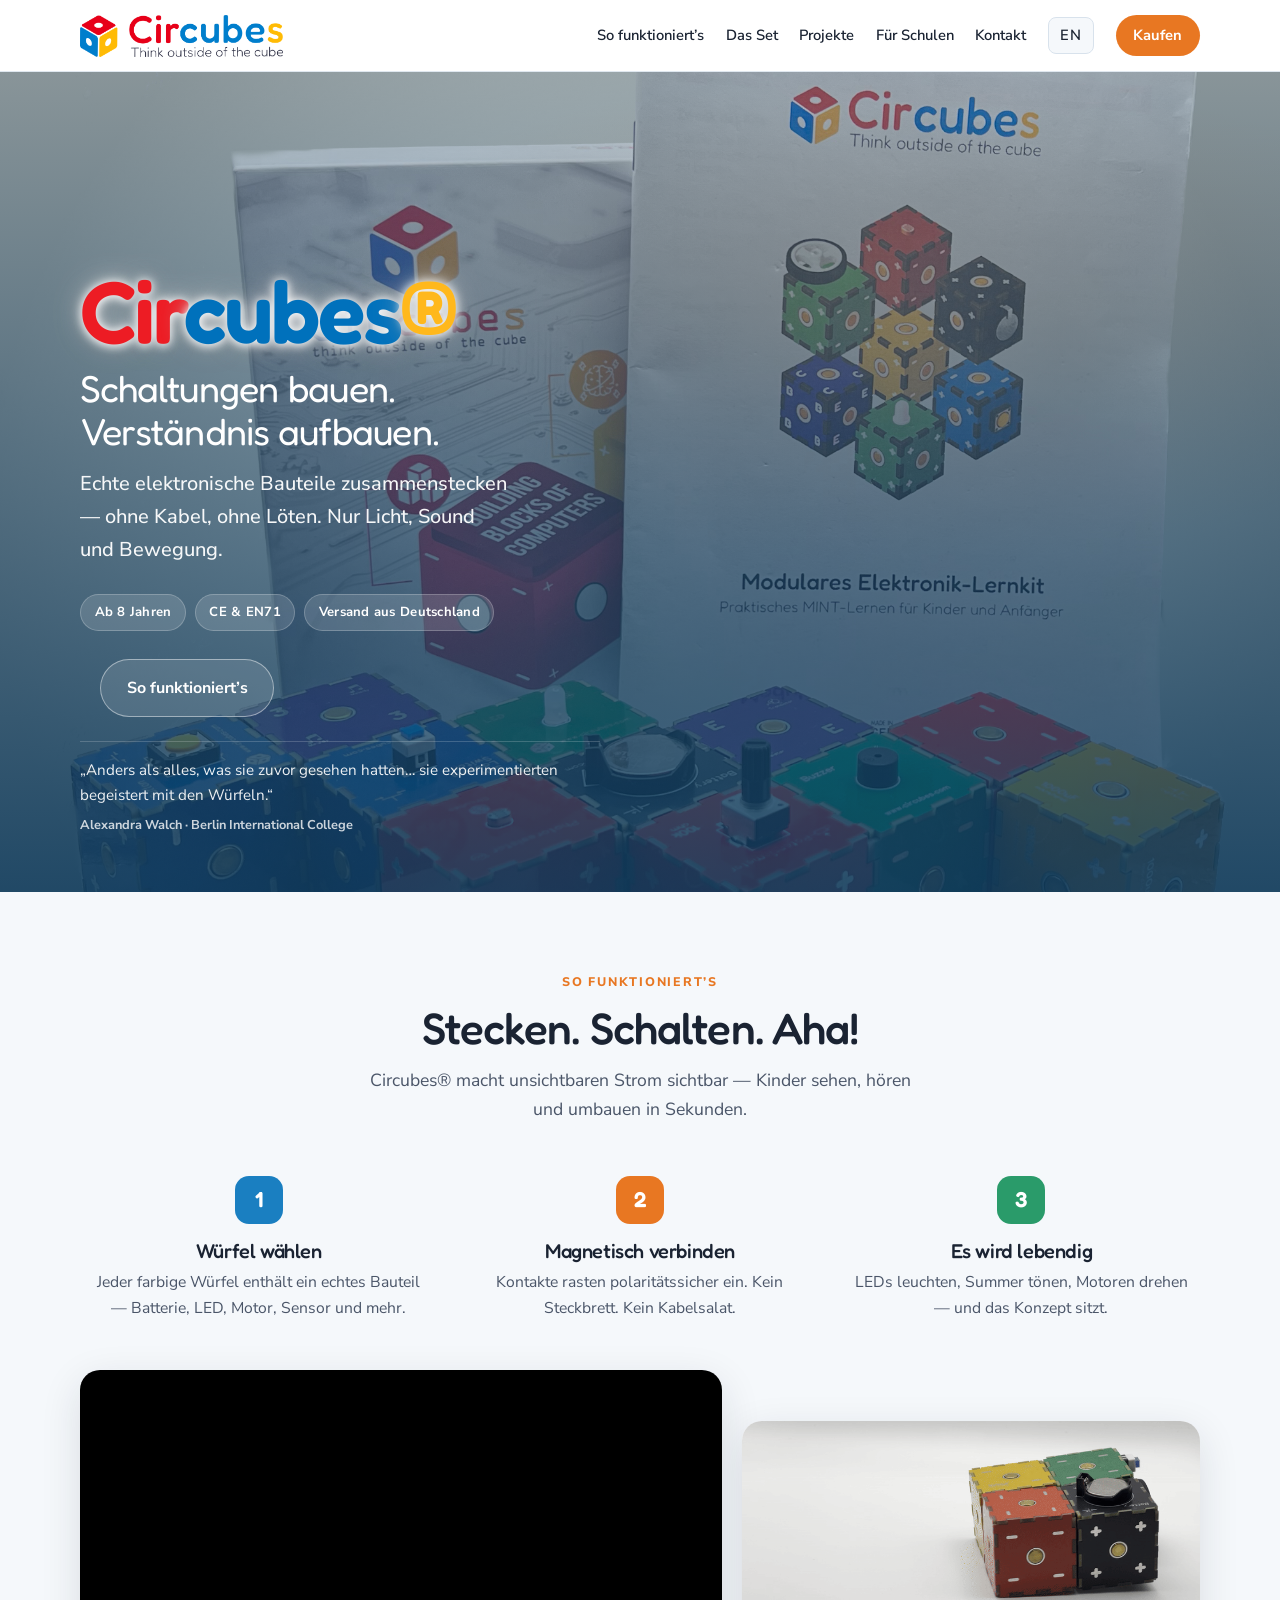
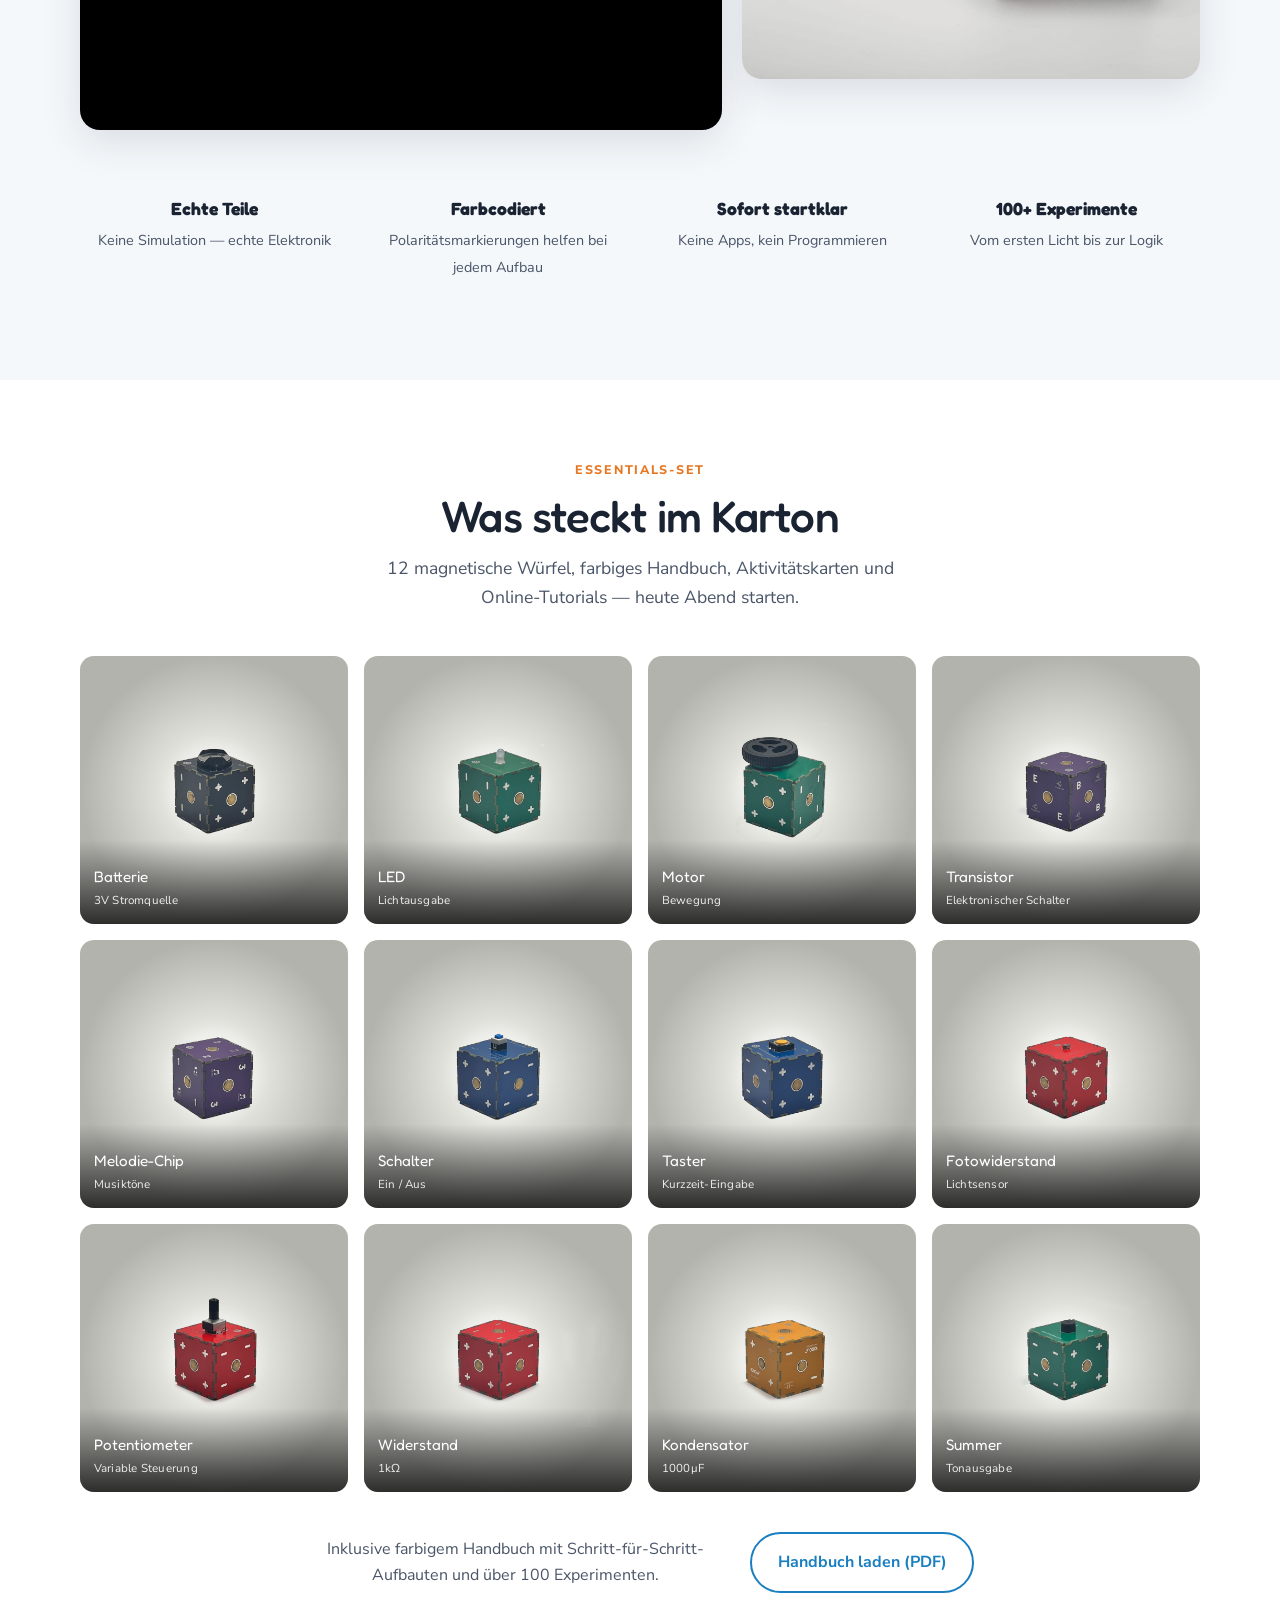
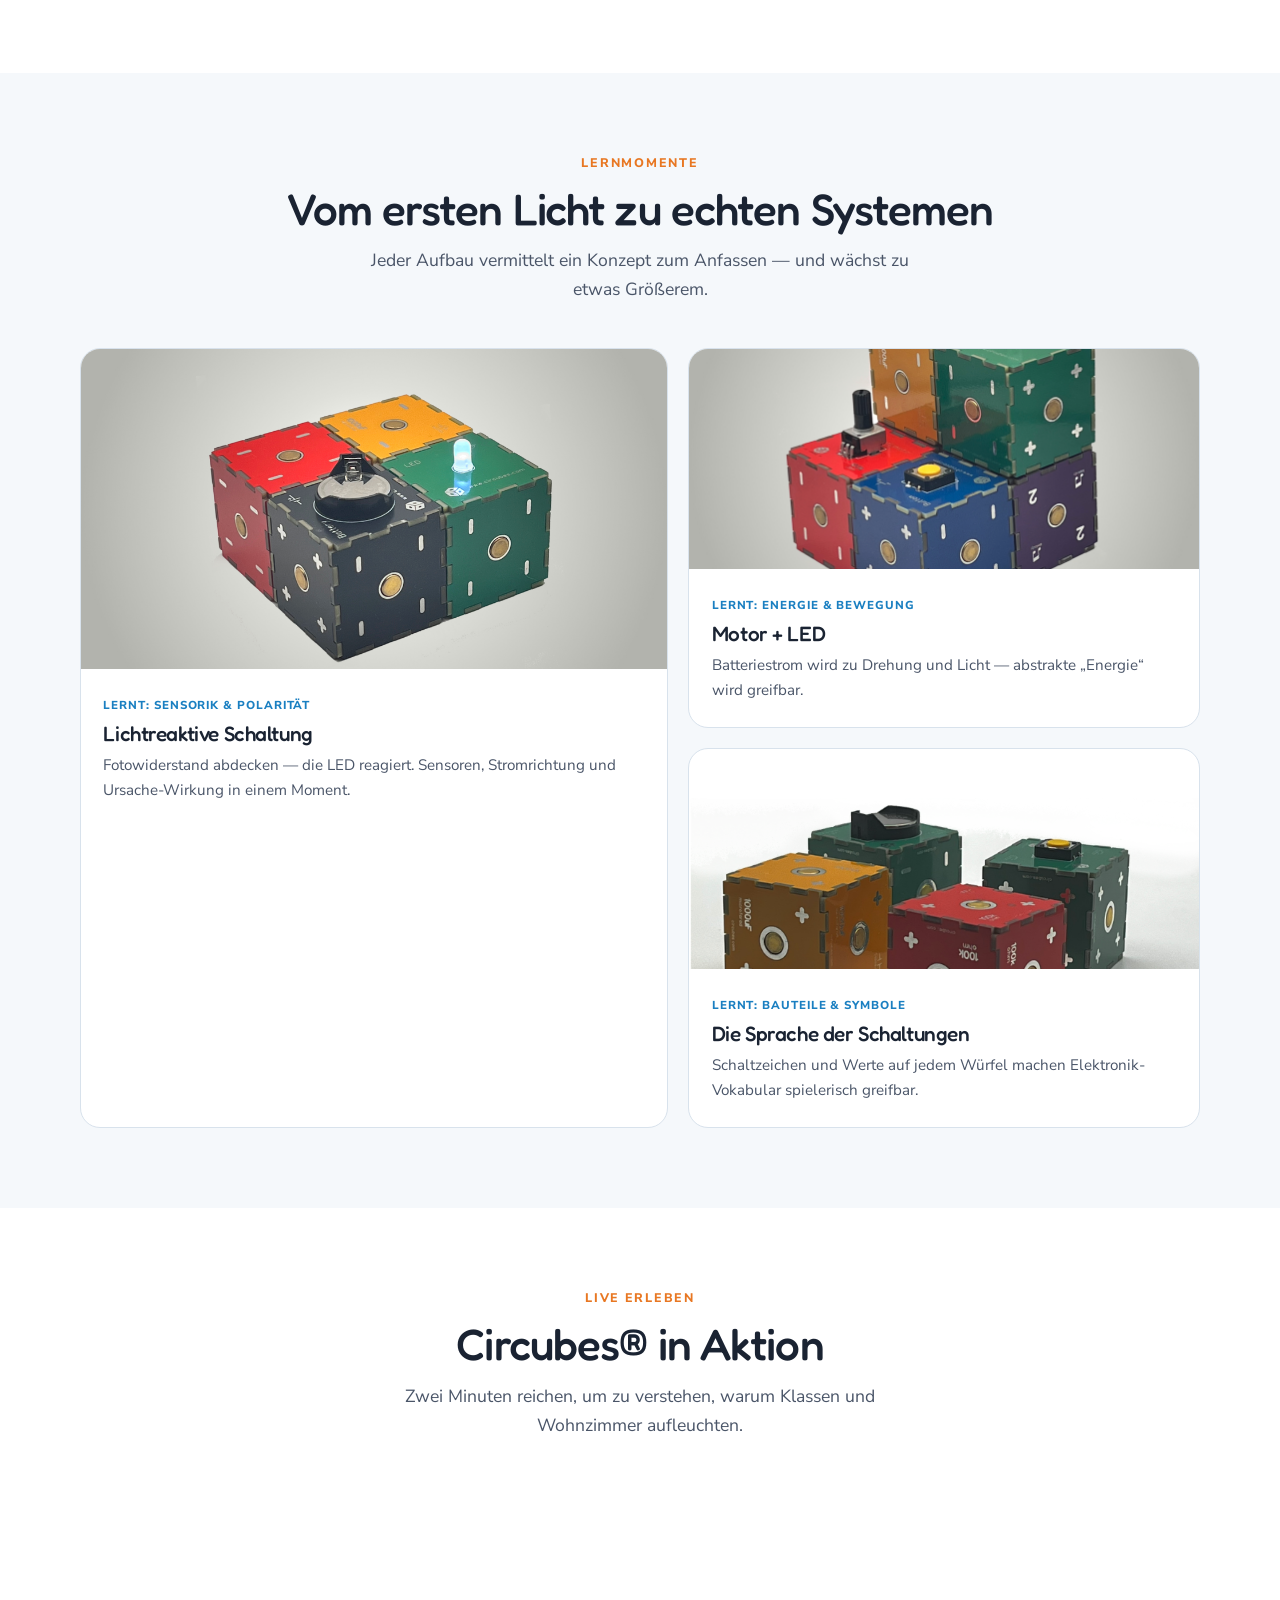
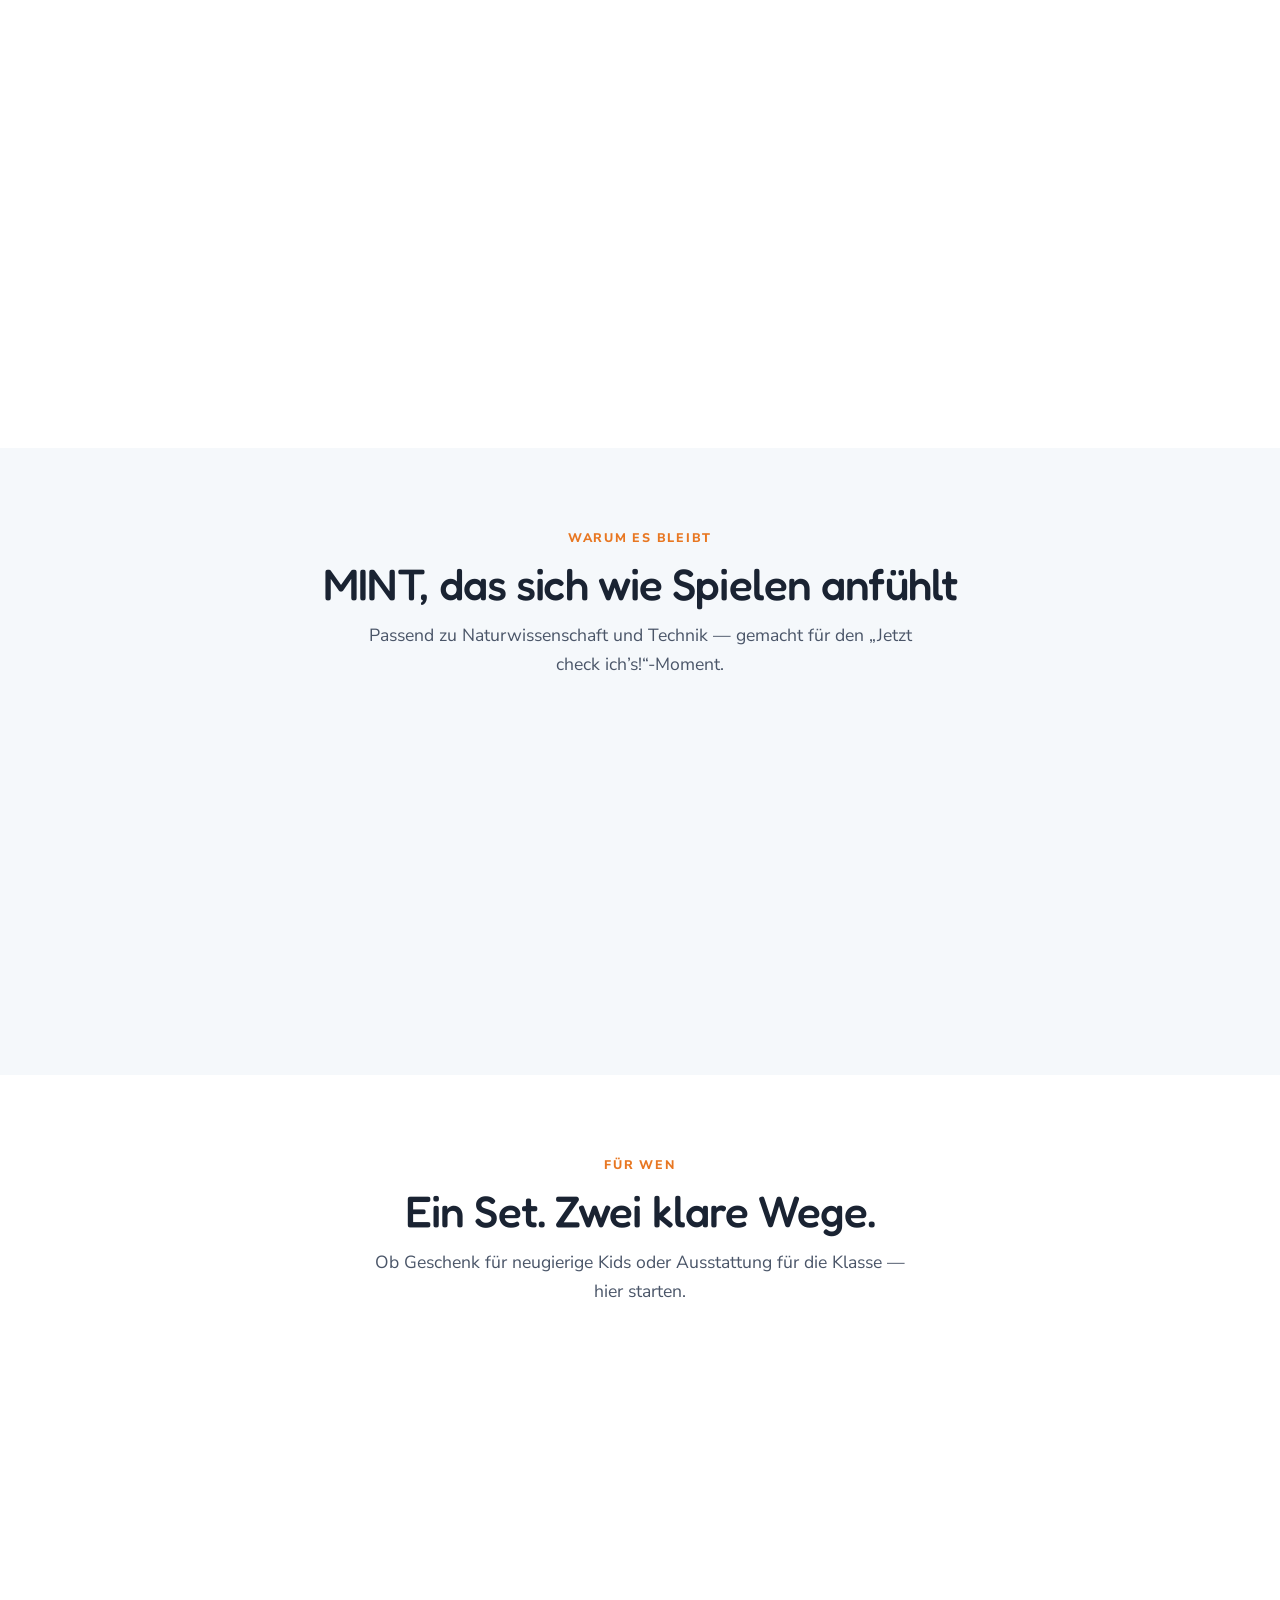
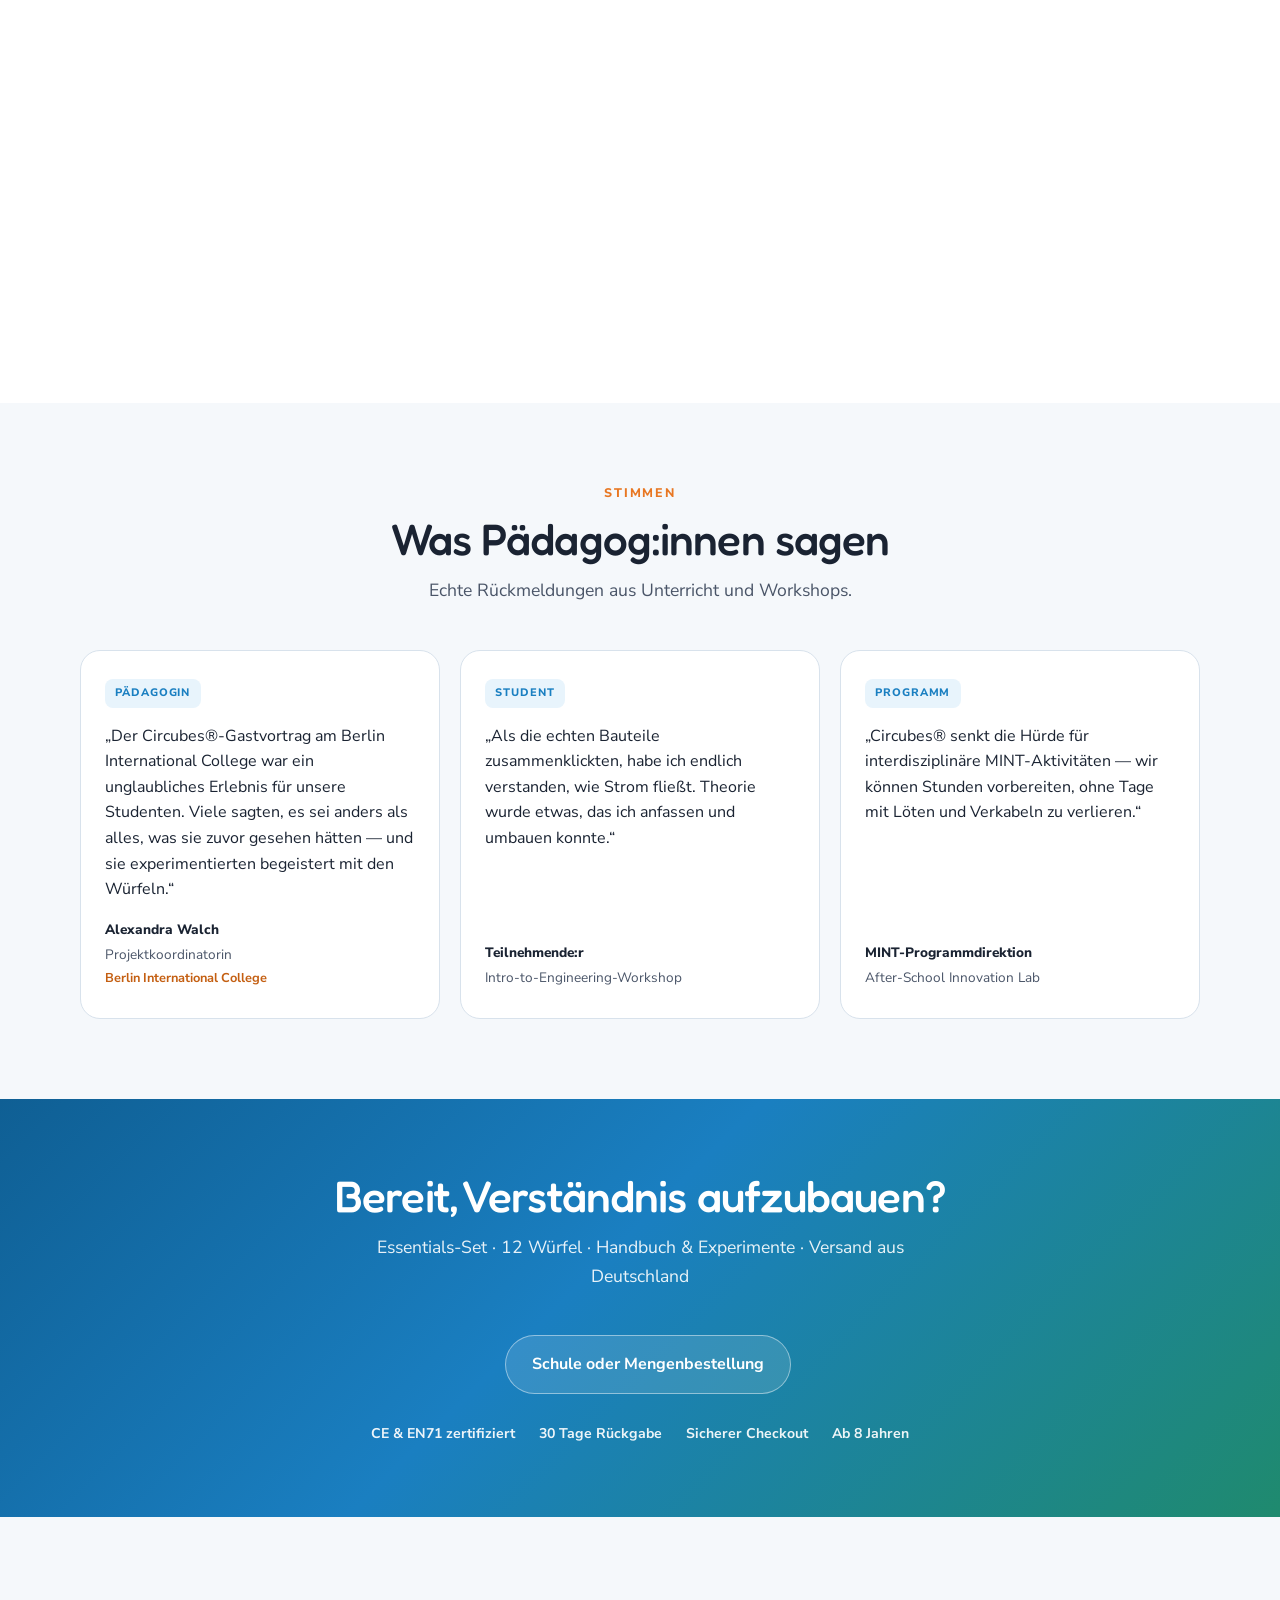
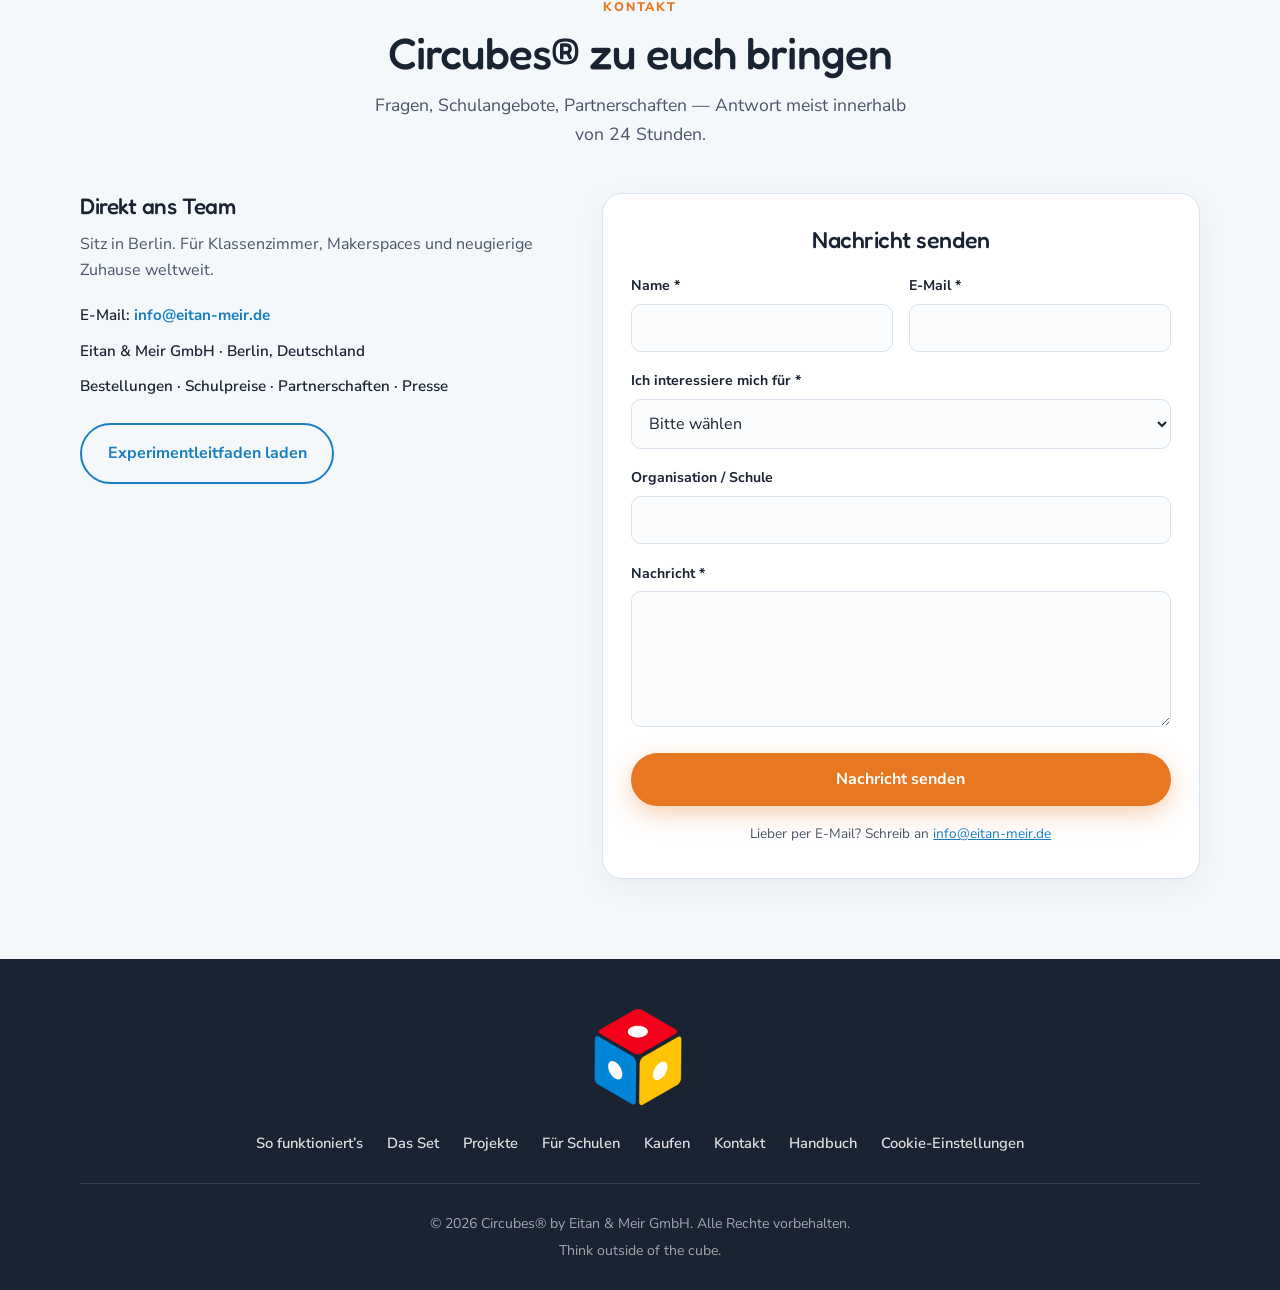
==== commit 014da869: "fix" ====
--- a/index-de.html
+++ b/index-de.html
@@ -237,8 +237,7 @@
             <h1>Schaltungen bauen. Verständnis aufbauen.</h1>
             <p class="hero-tagline">Echte elektronische Bauteile zusammenstecken — ohne Kabel, ohne Löten. Nur Licht, Sound und Bewegung.</p>
             <div class="hero-meta" aria-label="Produkthighlights">
-                <span class="meta-chip">Ab 8 Jahren</span>
-                <span class="meta-chip">Ab $99</span>
+                <span class="meta-chip">Ab 8 Jahren</span> 
                 <span class="meta-chip">CE &amp; EN71</span>
                 <span class="meta-chip">Versand aus Deutschland</span>
             </div>
@@ -620,7 +619,7 @@
     <div class="sticky-buy" aria-label="Schnellkauf">
         <div class="sticky-buy-info">
             <strong>Circubes® Essentials</strong>
-            <span>Ab $99 · Ab 8 Jahren</span>
+            <span>Ab 8 Jahren</span>
         </div>
         <a href="#buy" class="btn btn-primary">Jetzt kaufen</a>
     </div>
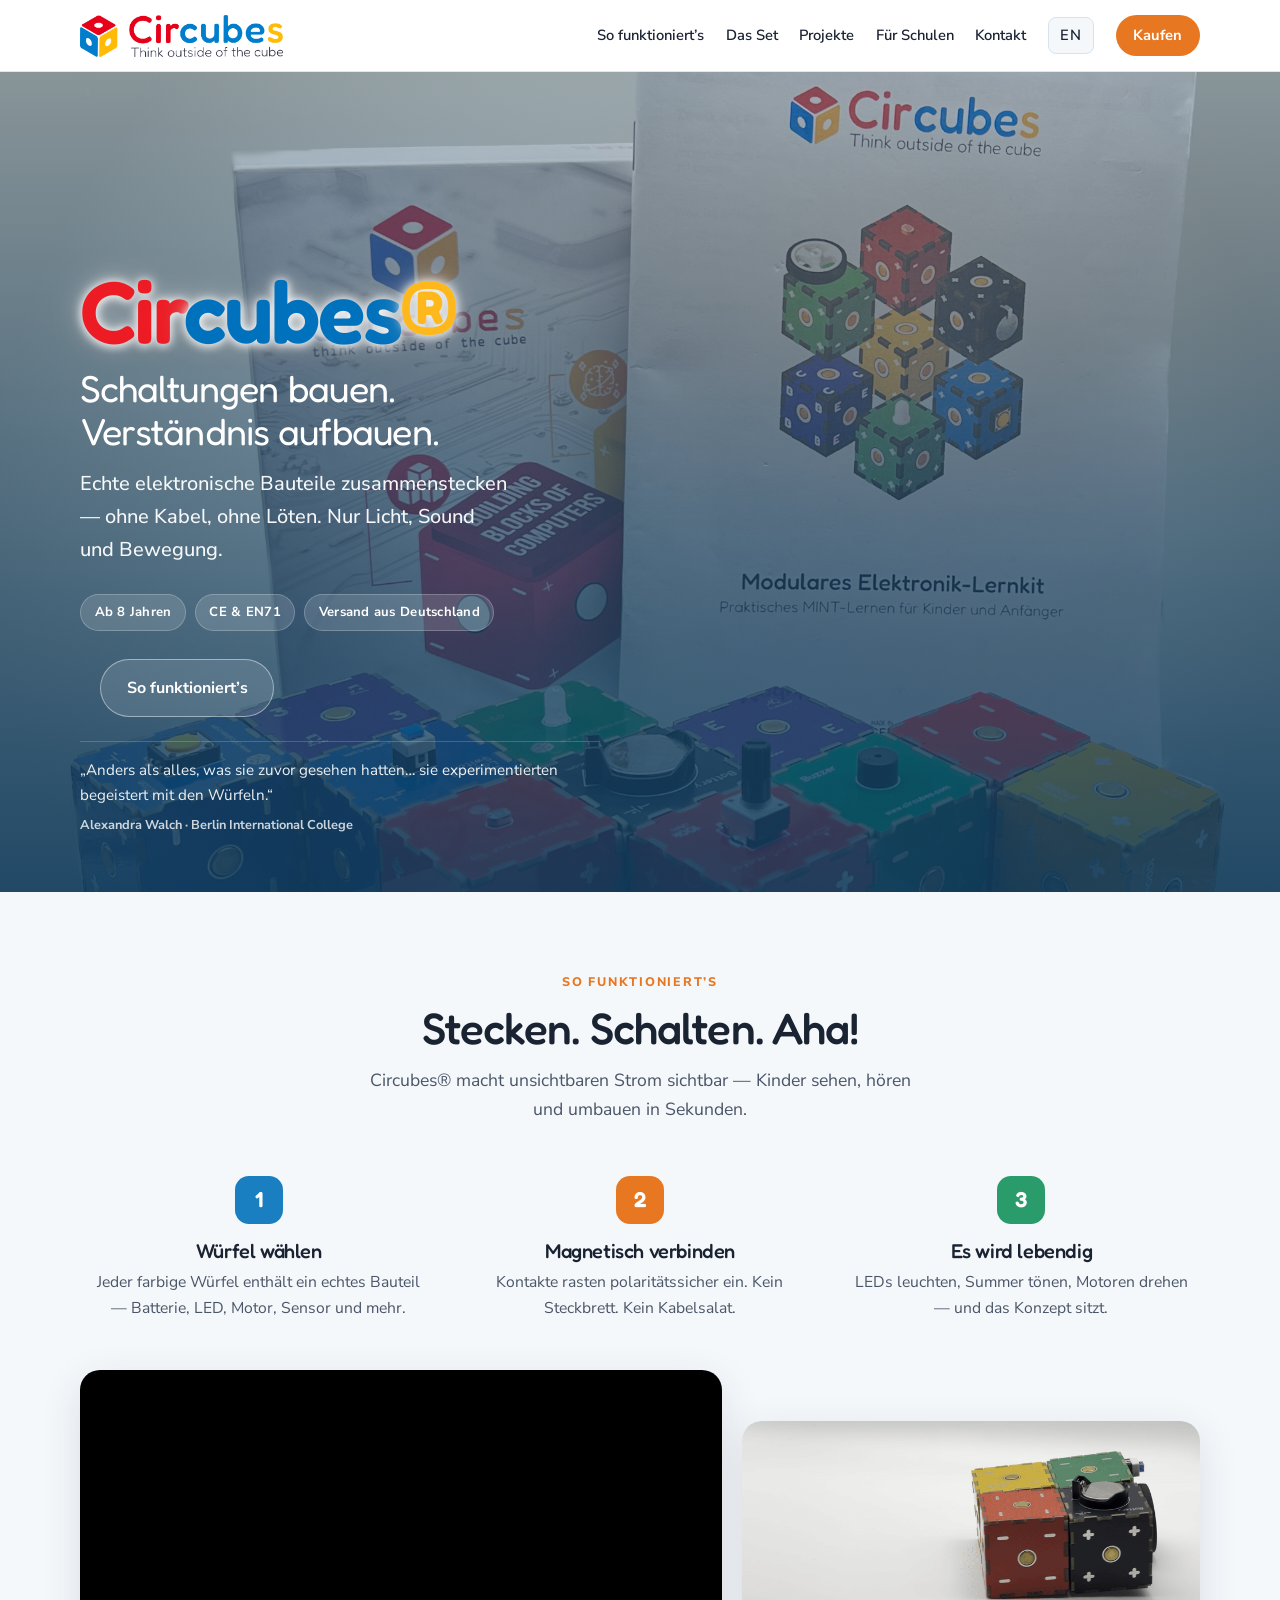
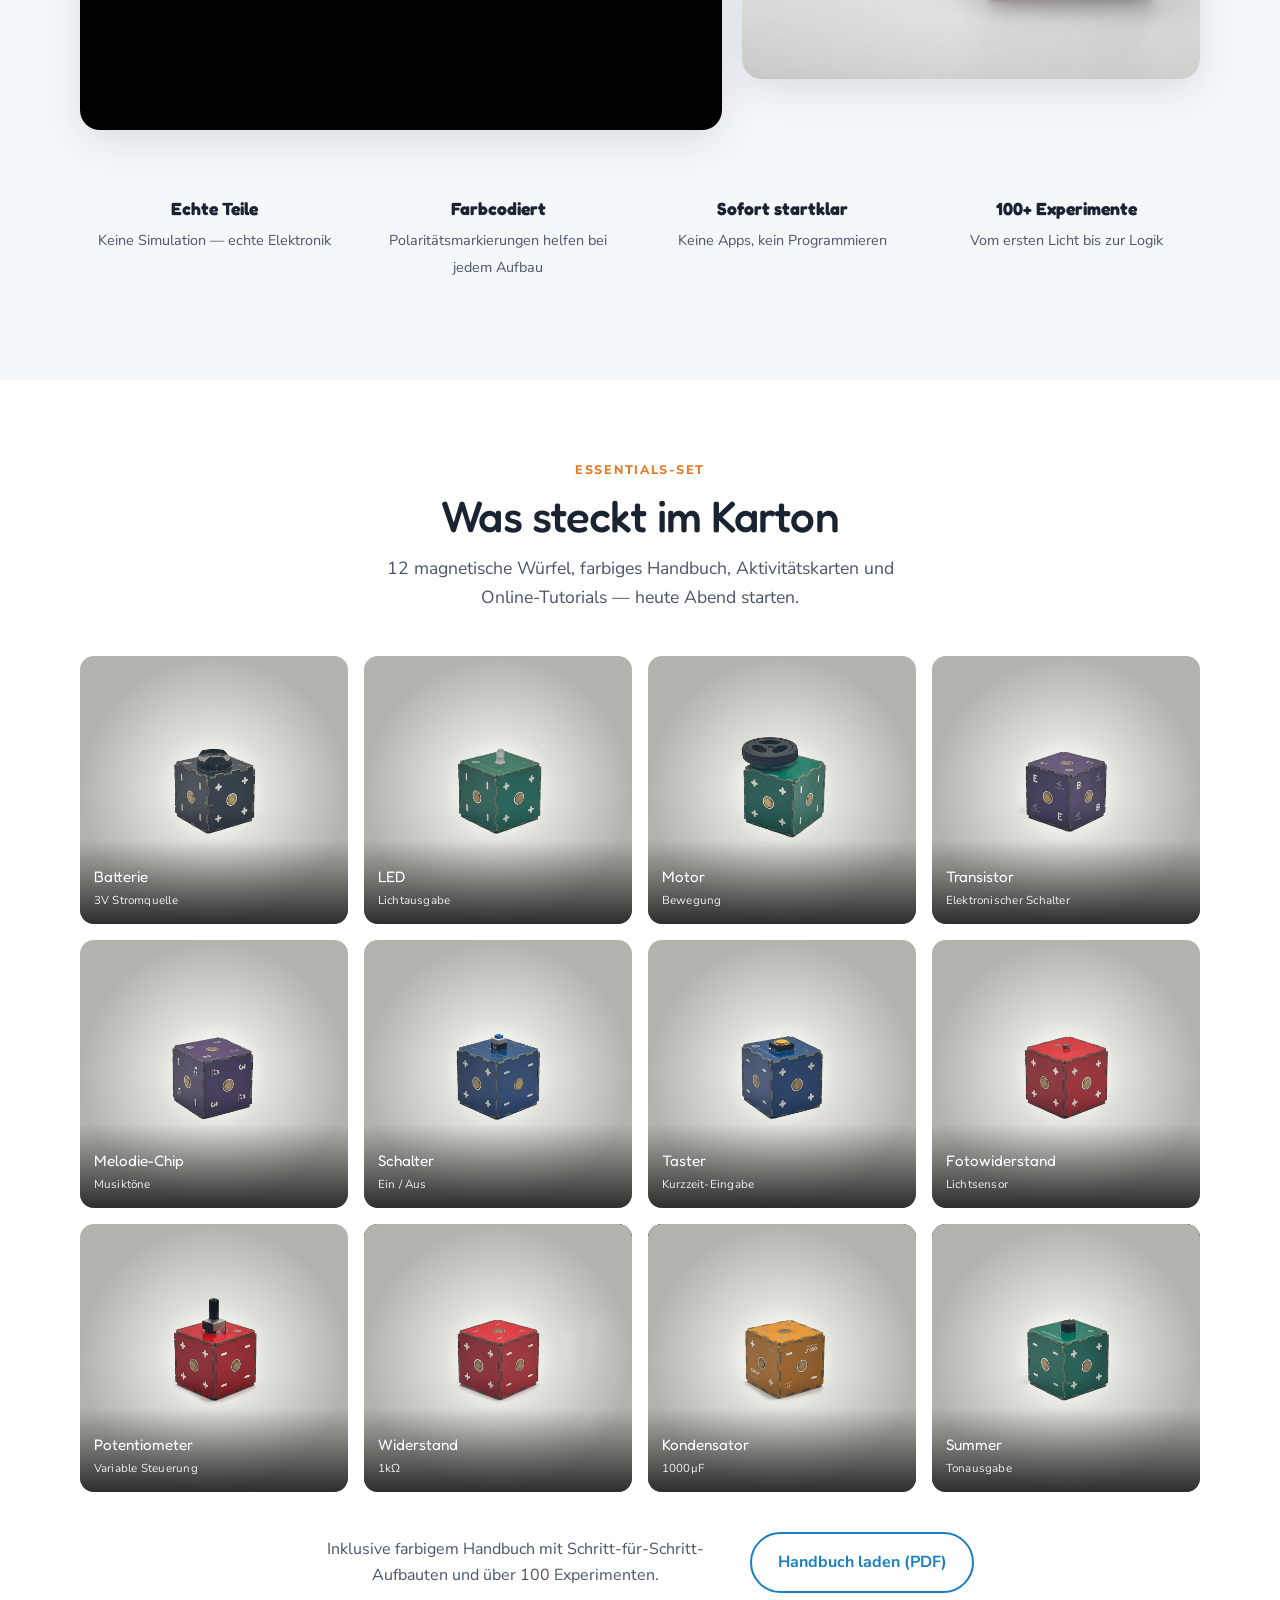
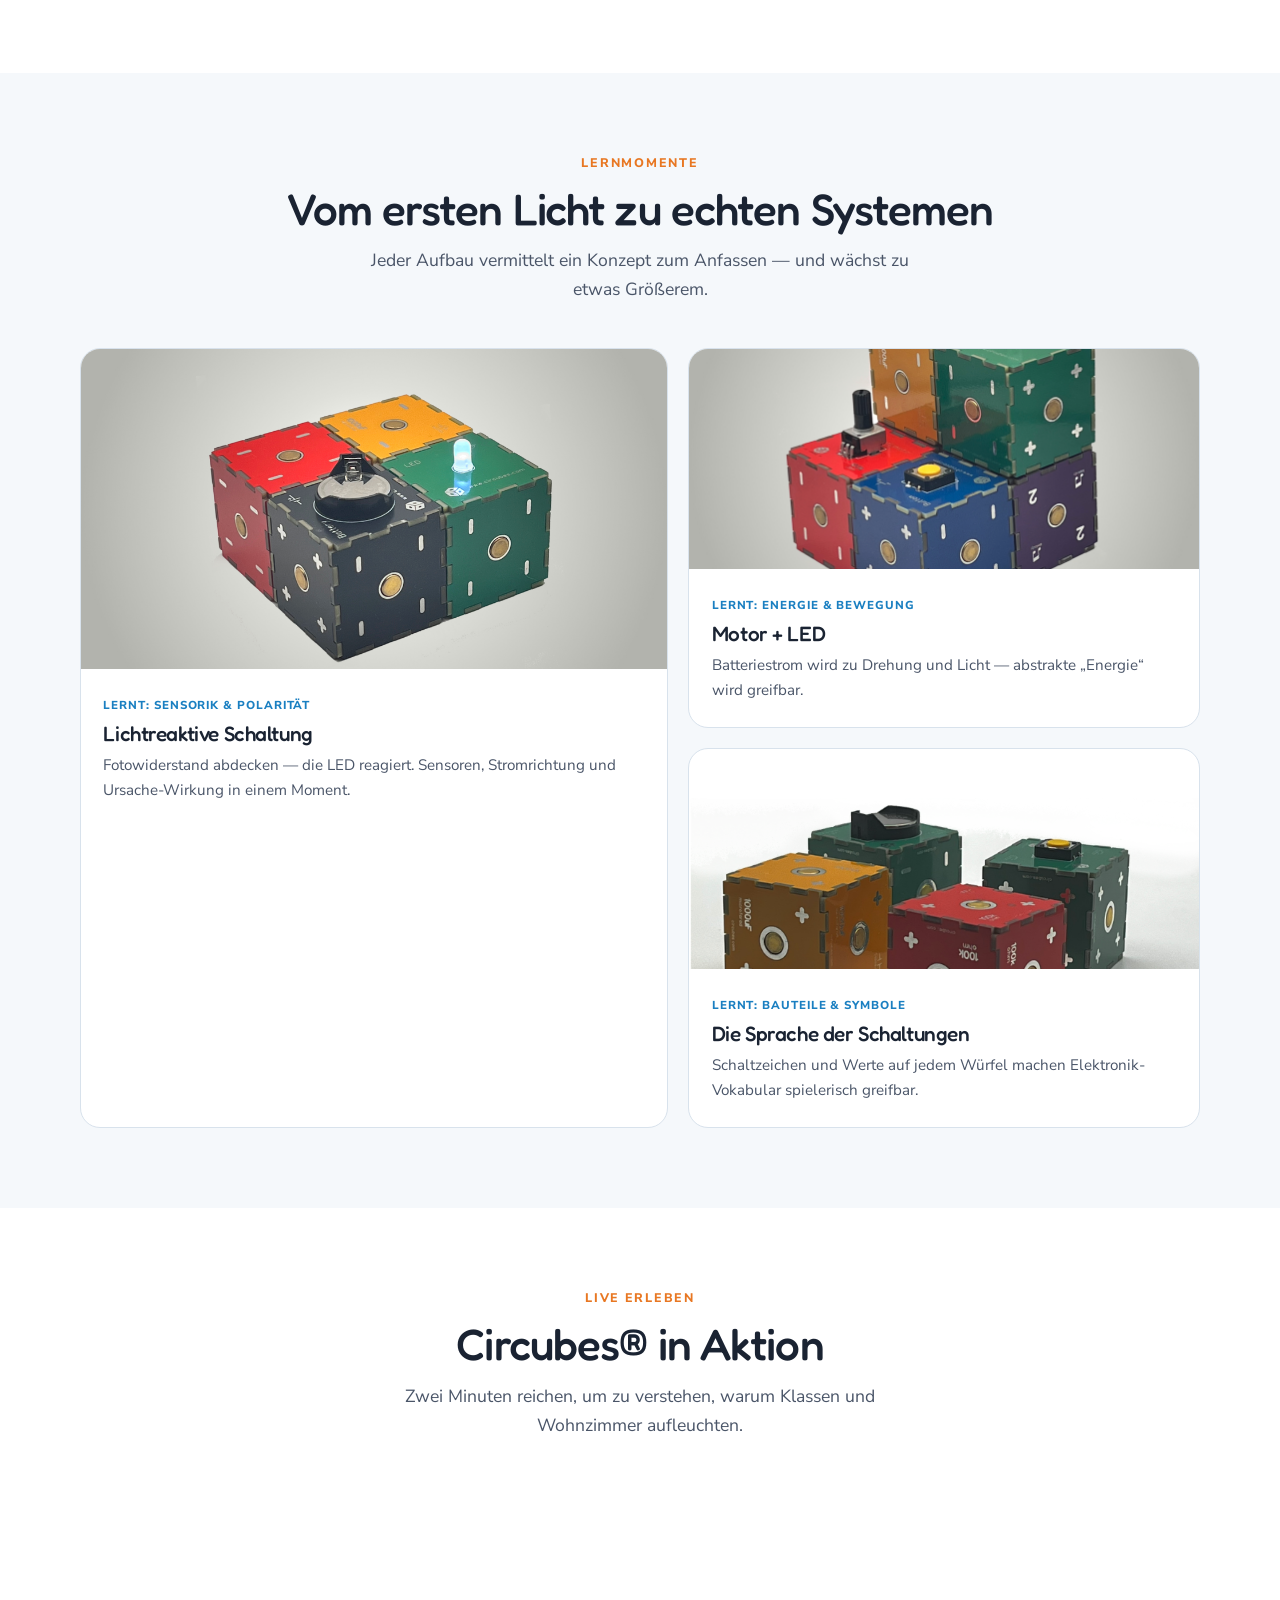
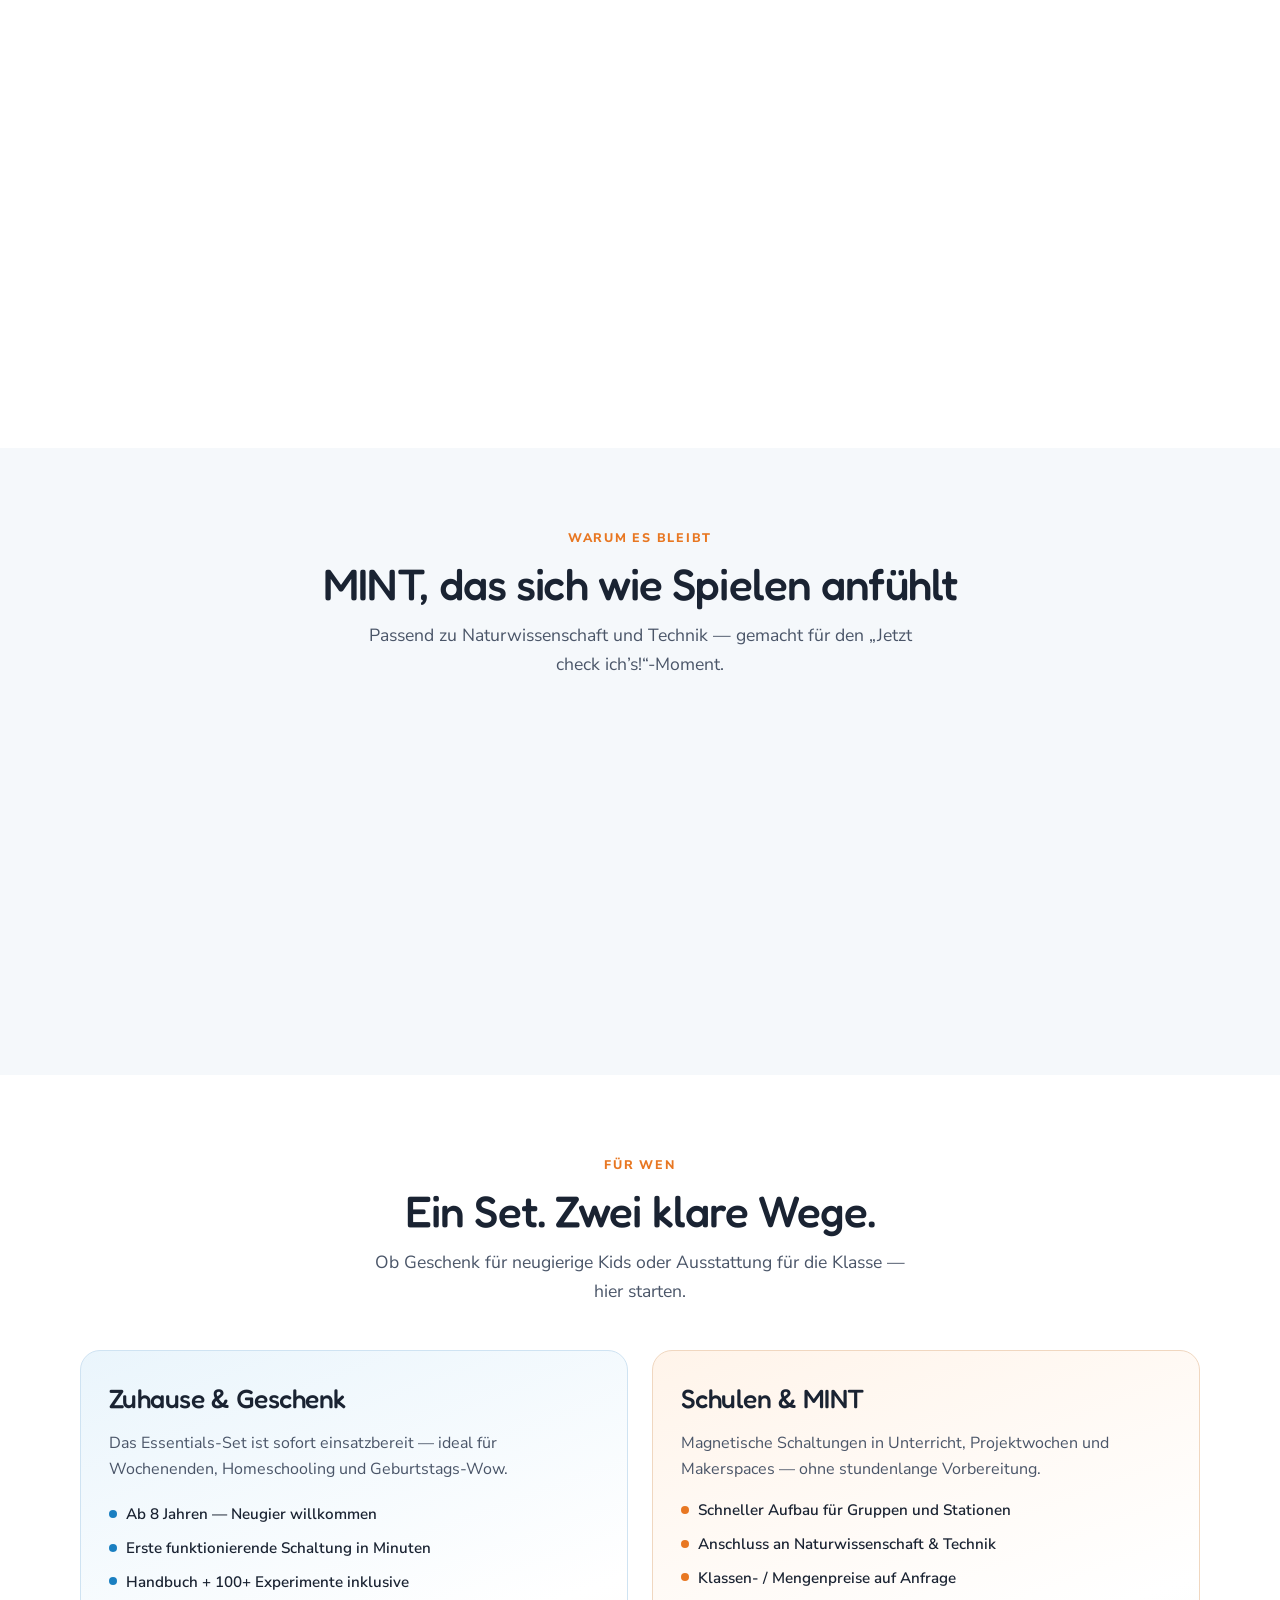
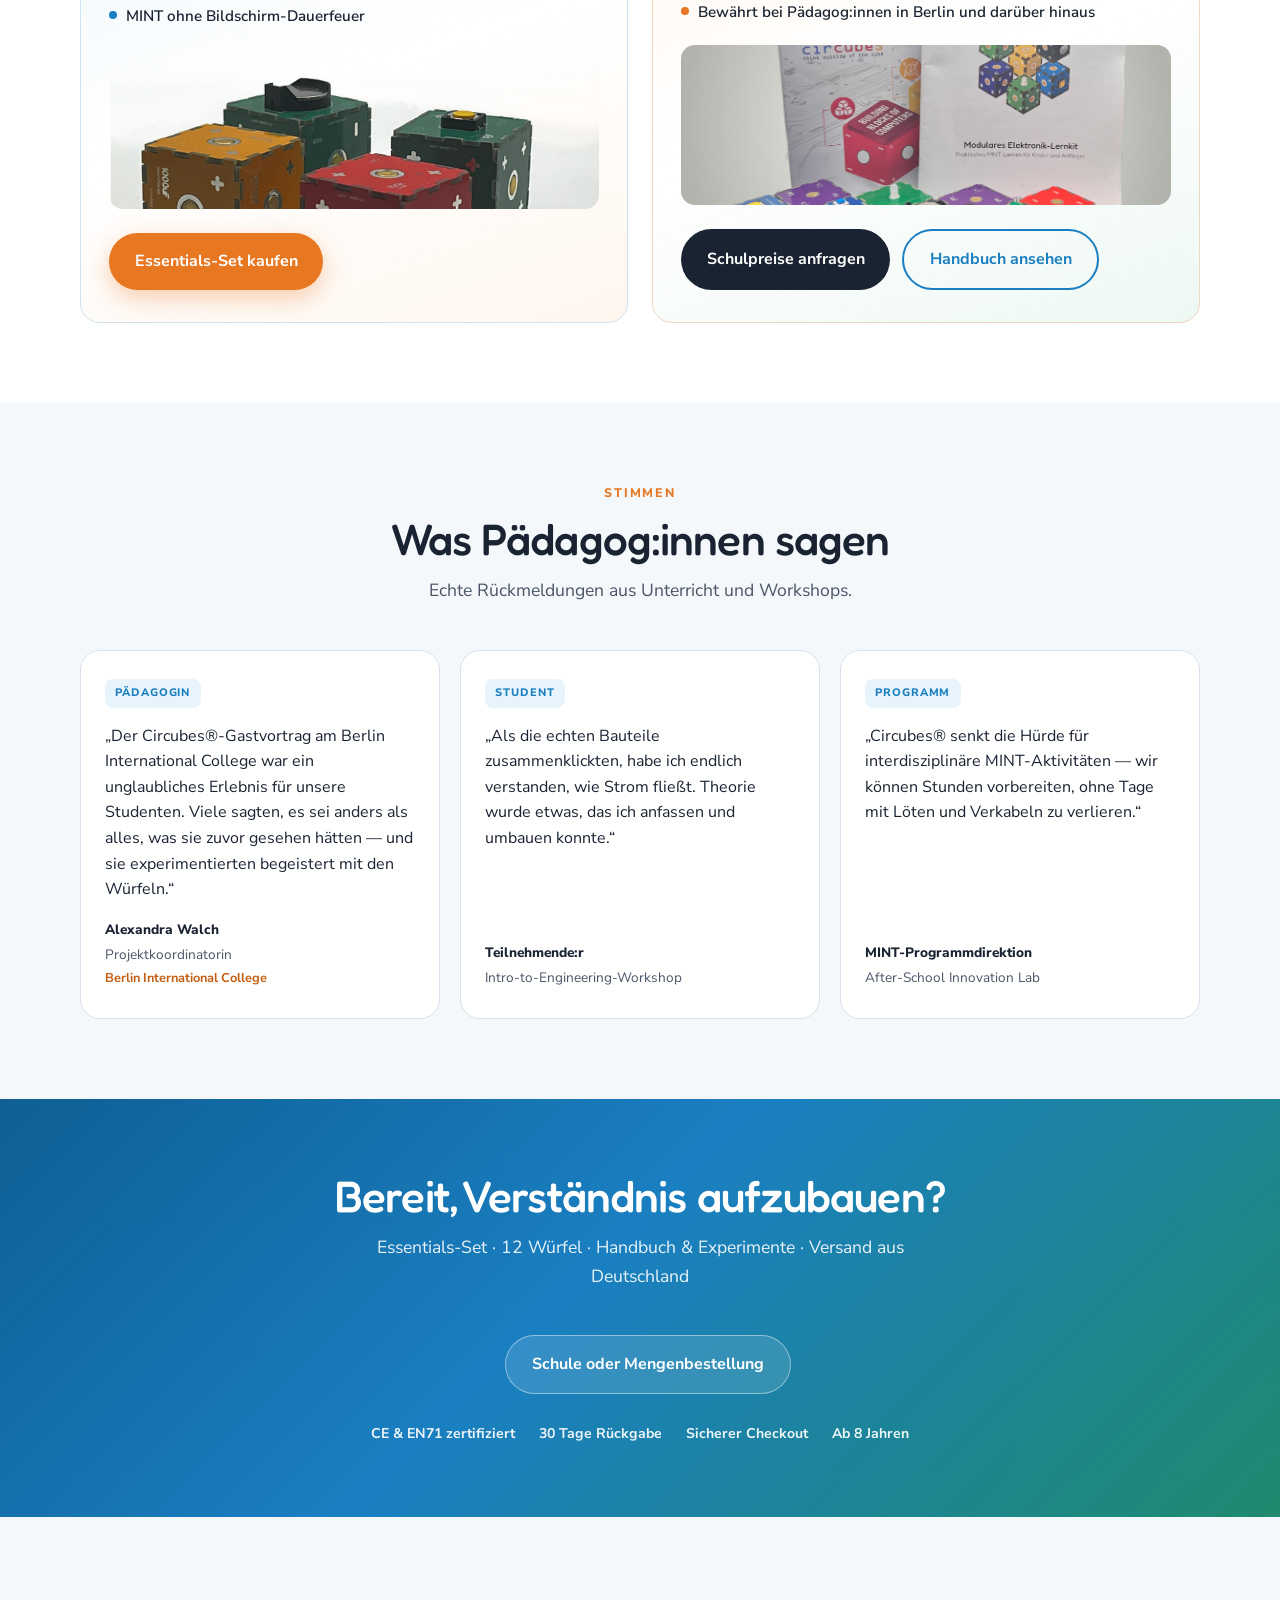
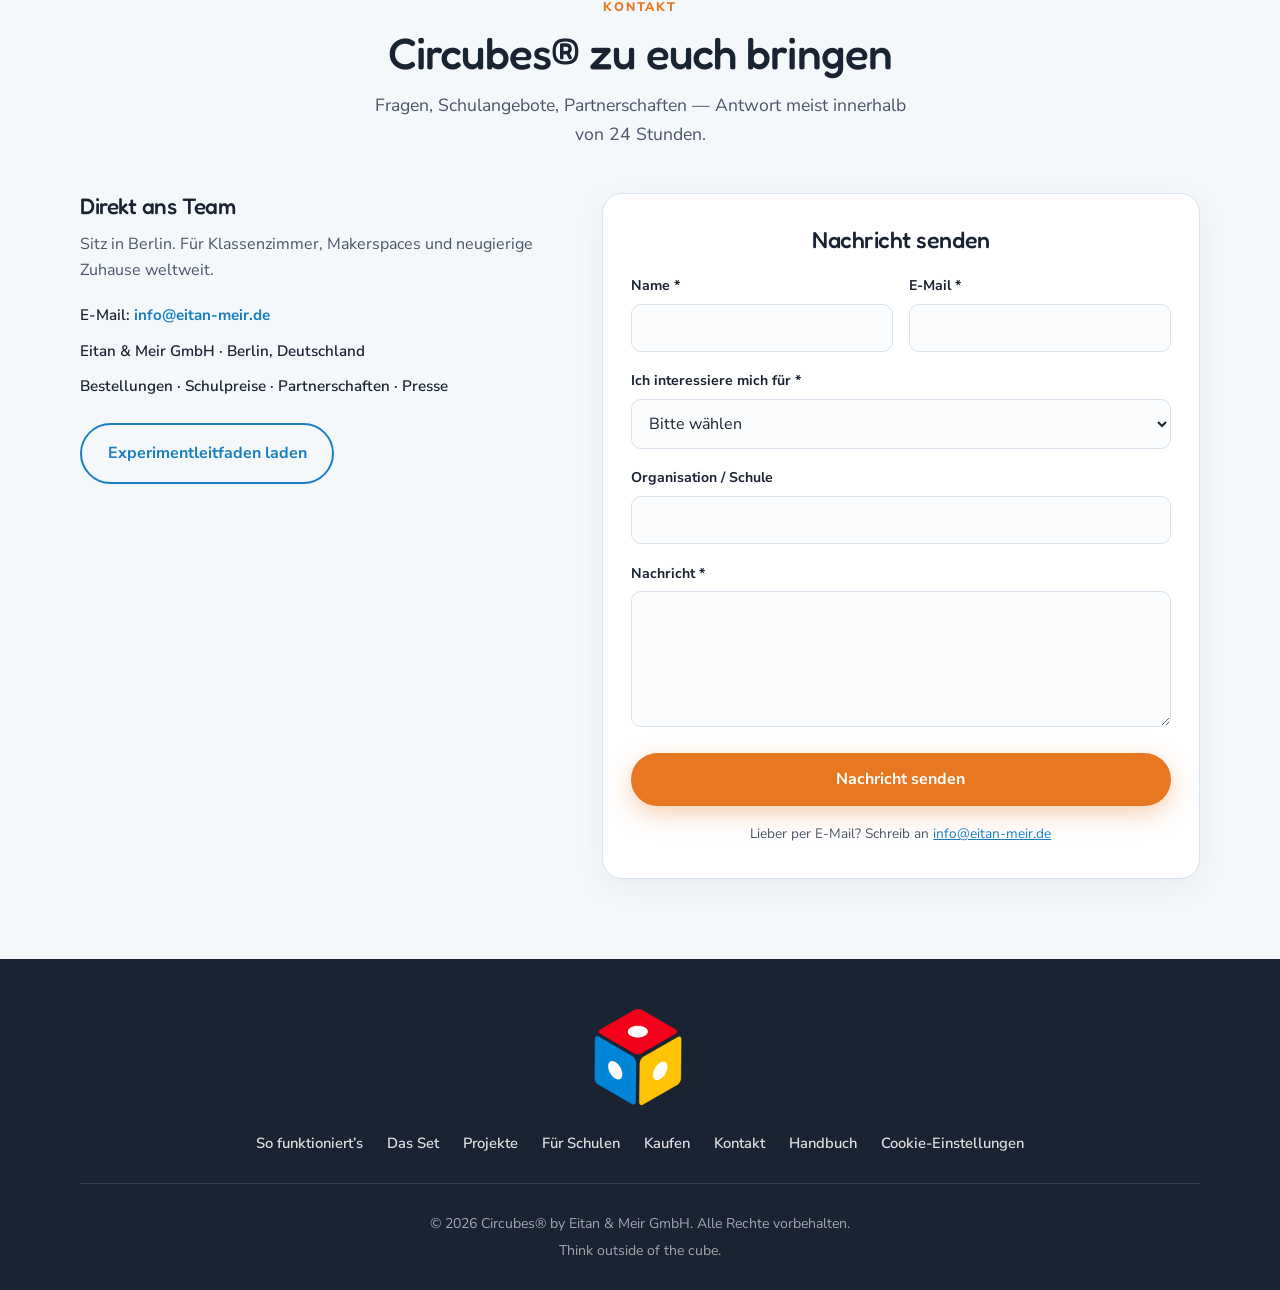
==== commit 3341b44b: "fix" ====
--- a/index-de.html
+++ b/index-de.html
@@ -281,7 +281,7 @@
 
             <div class="how-media reveal">
                 <div class="video-wrap">
-                    <iframe src="https://www.youtube.com/embed/g3Nqts4KpuI" title="So funktioniert Circubes" allow="accelerometer; autoplay; clipboard-write; encrypted-media; gyroscope; picture-in-picture; web-share" referrerpolicy="strict-origin-when-cross-origin" allowfullscreen loading="lazy"></iframe>
+                    <iframe src="https://www.youtube.com/embed/STNoo0Agtwc" title="So funktioniert Circubes" allow="accelerometer; autoplay; clipboard-write; encrypted-media; gyroscope; picture-in-picture; web-share" referrerpolicy="strict-origin-when-cross-origin" allowfullscreen loading="lazy"></iframe>
                 </div>
                 <div class="snap-demo">
                     <img src="2cubes.gif" alt="Zwei Circubes verbinden sich magnetisch" width="520" height="390" loading="lazy">
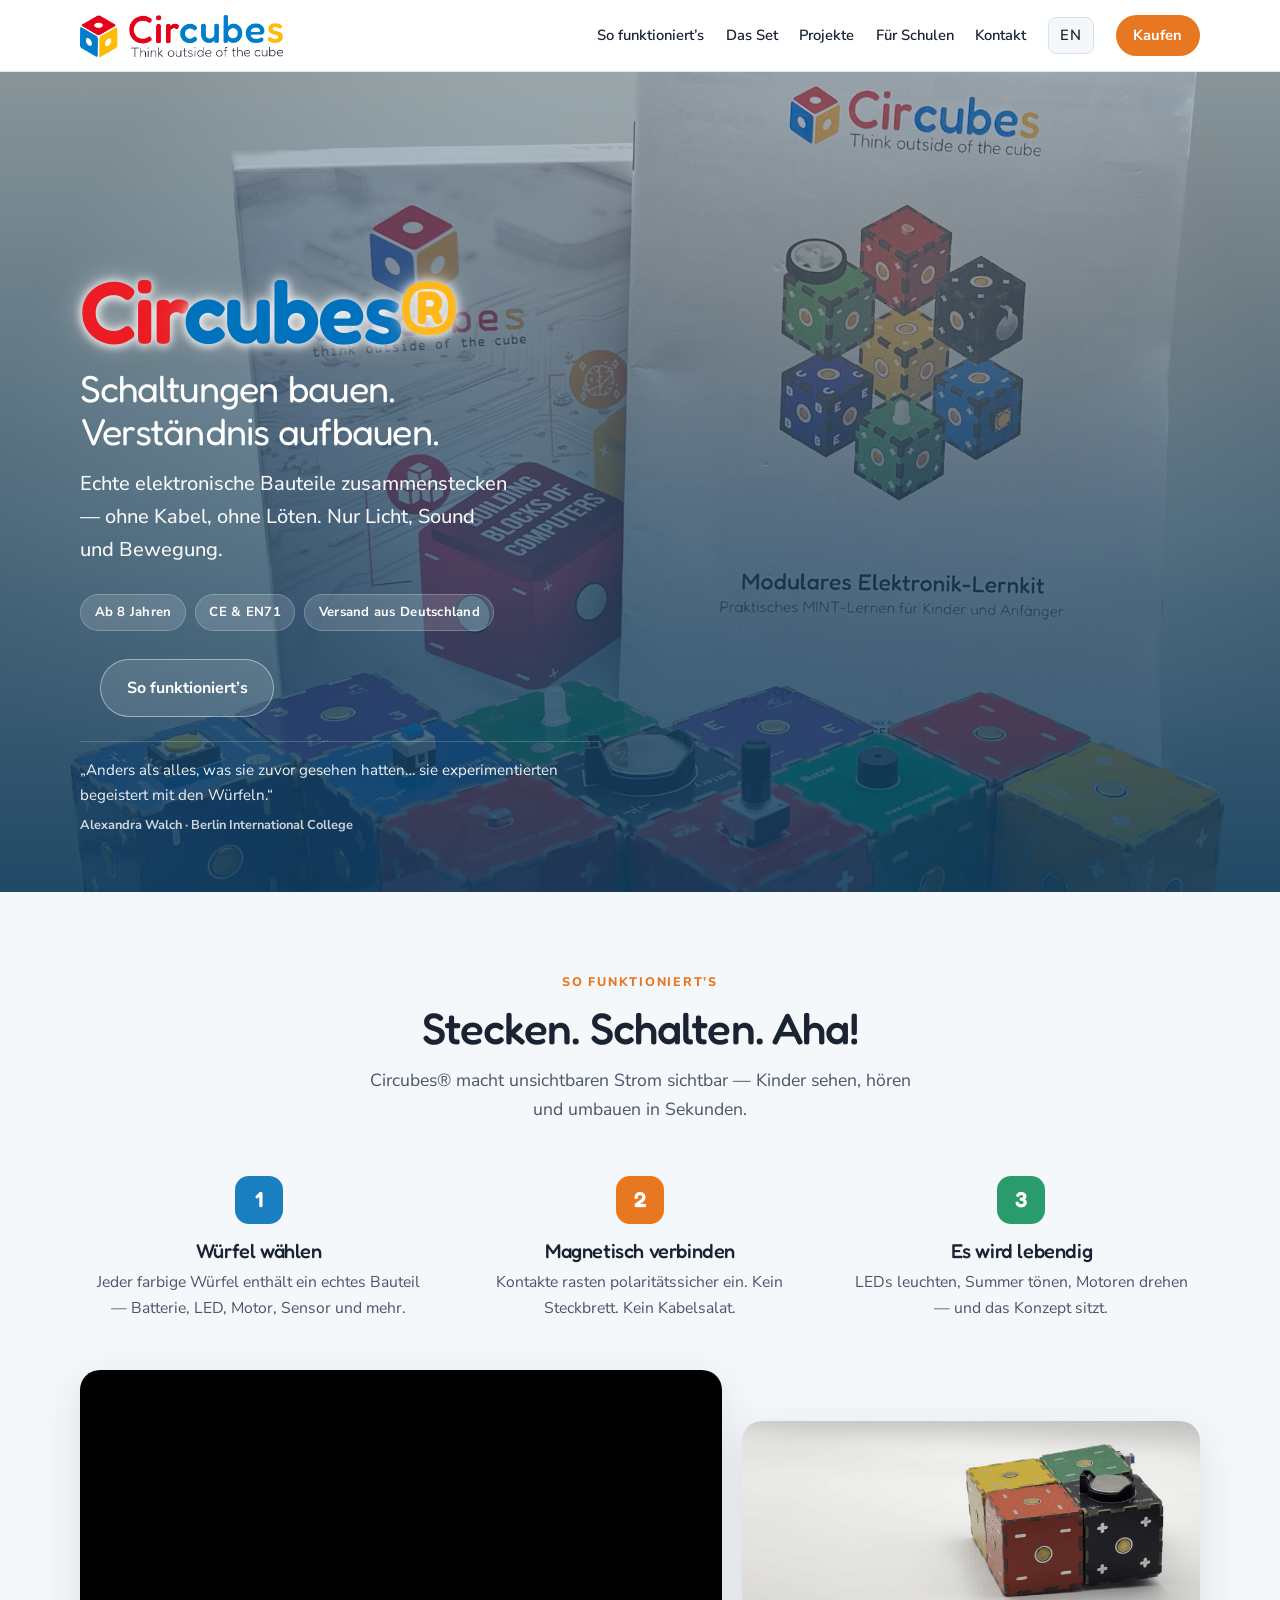
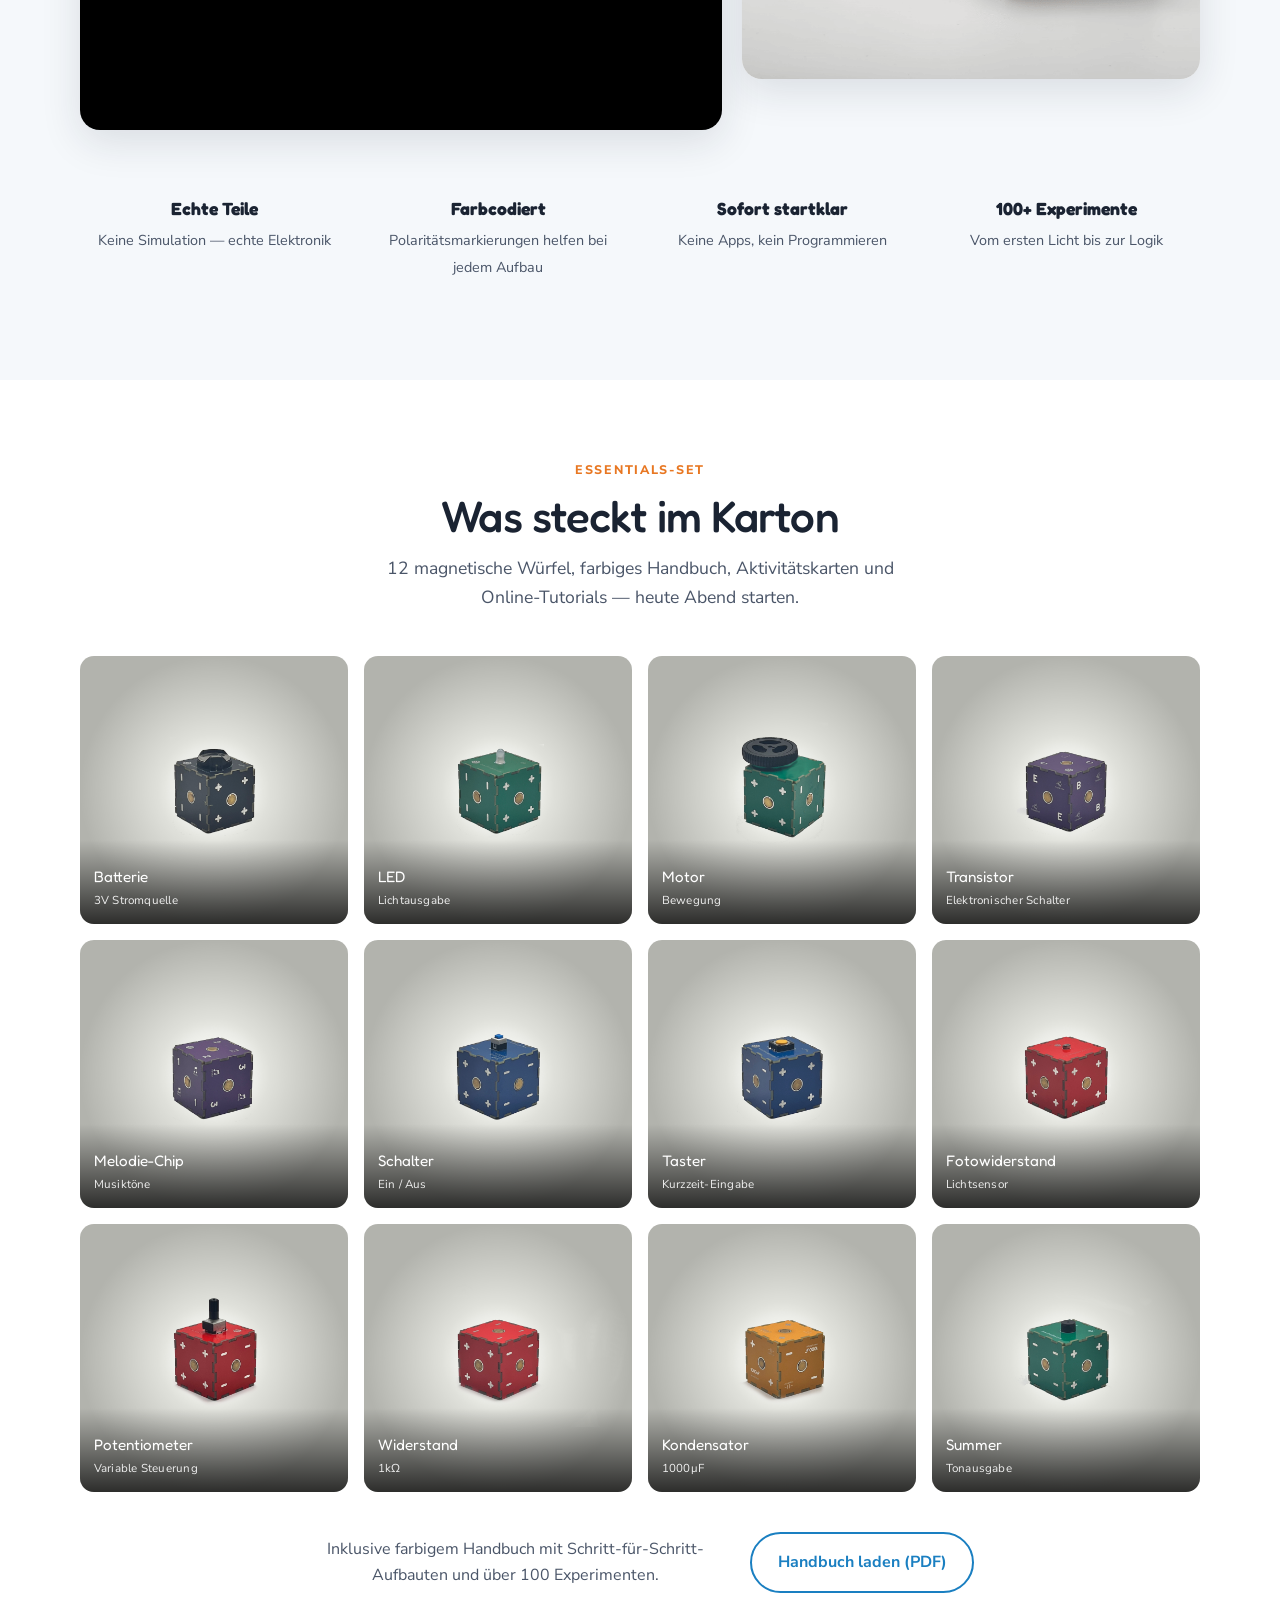
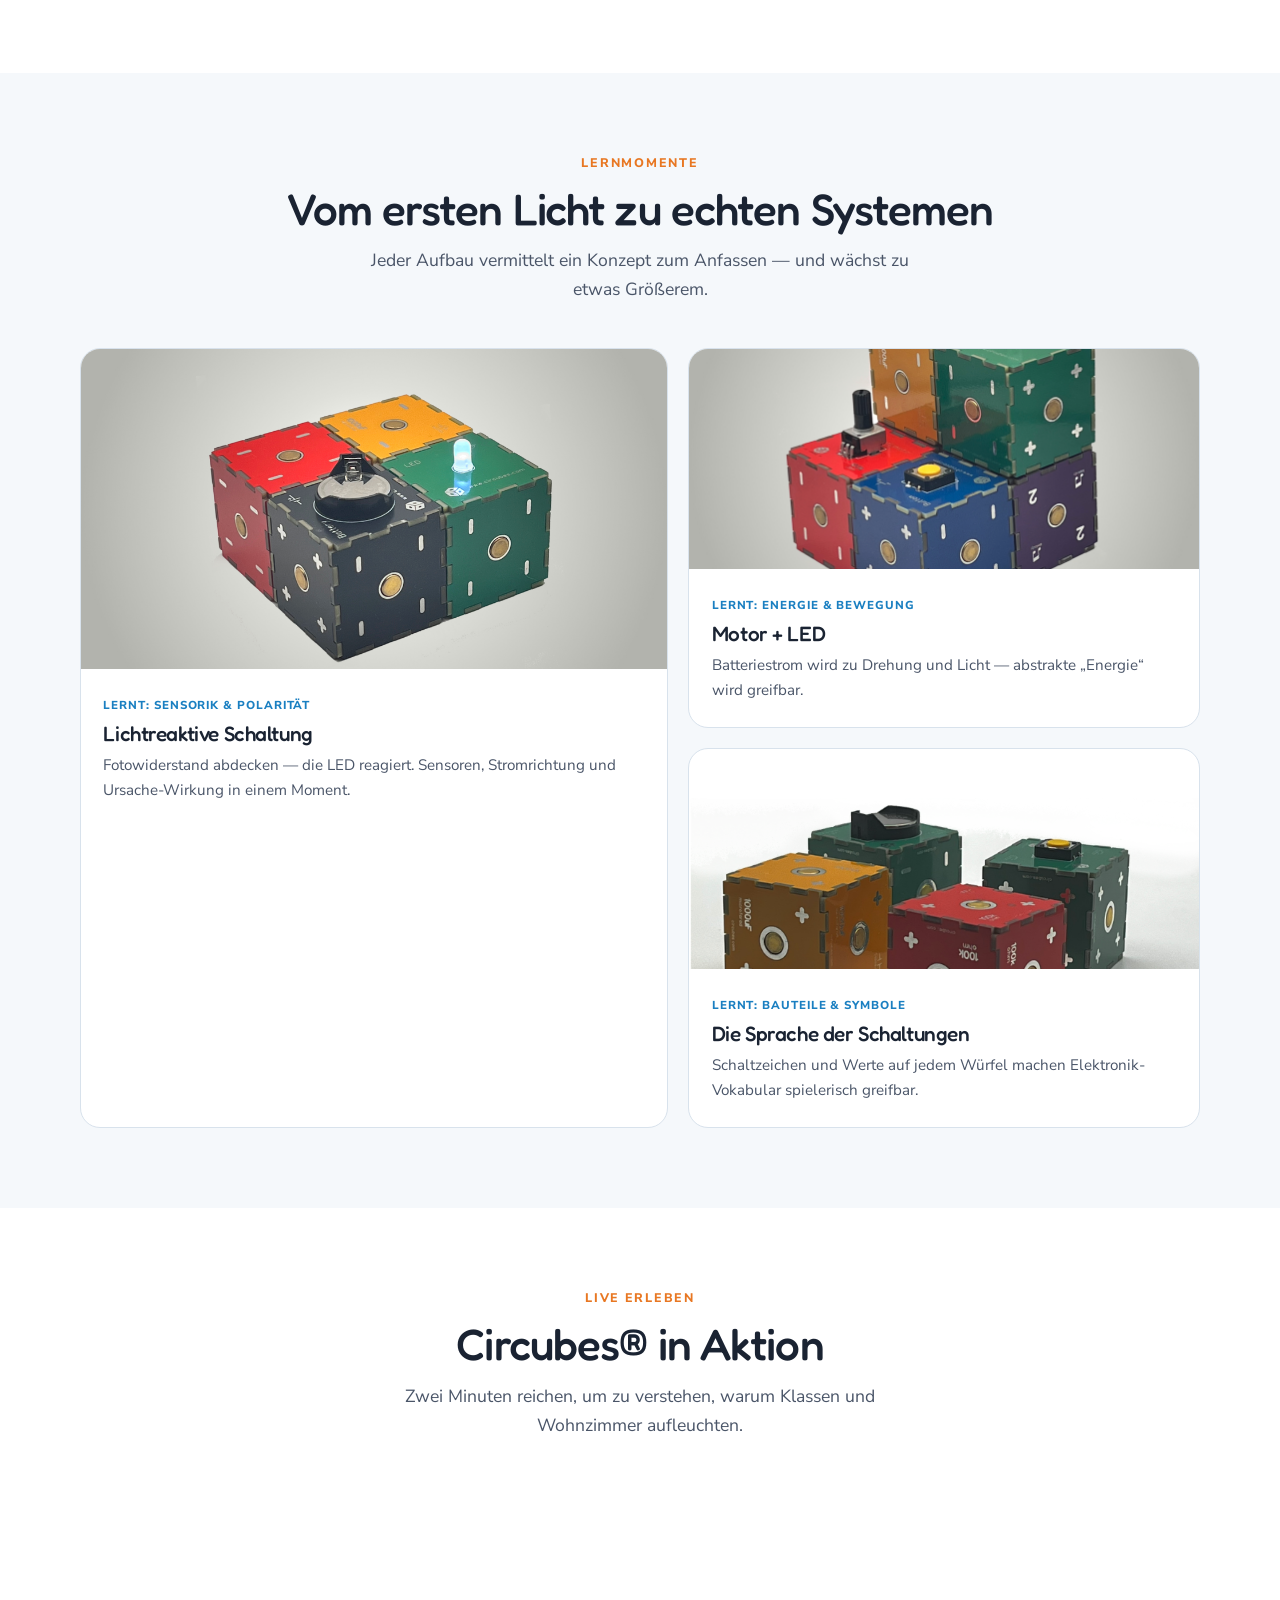
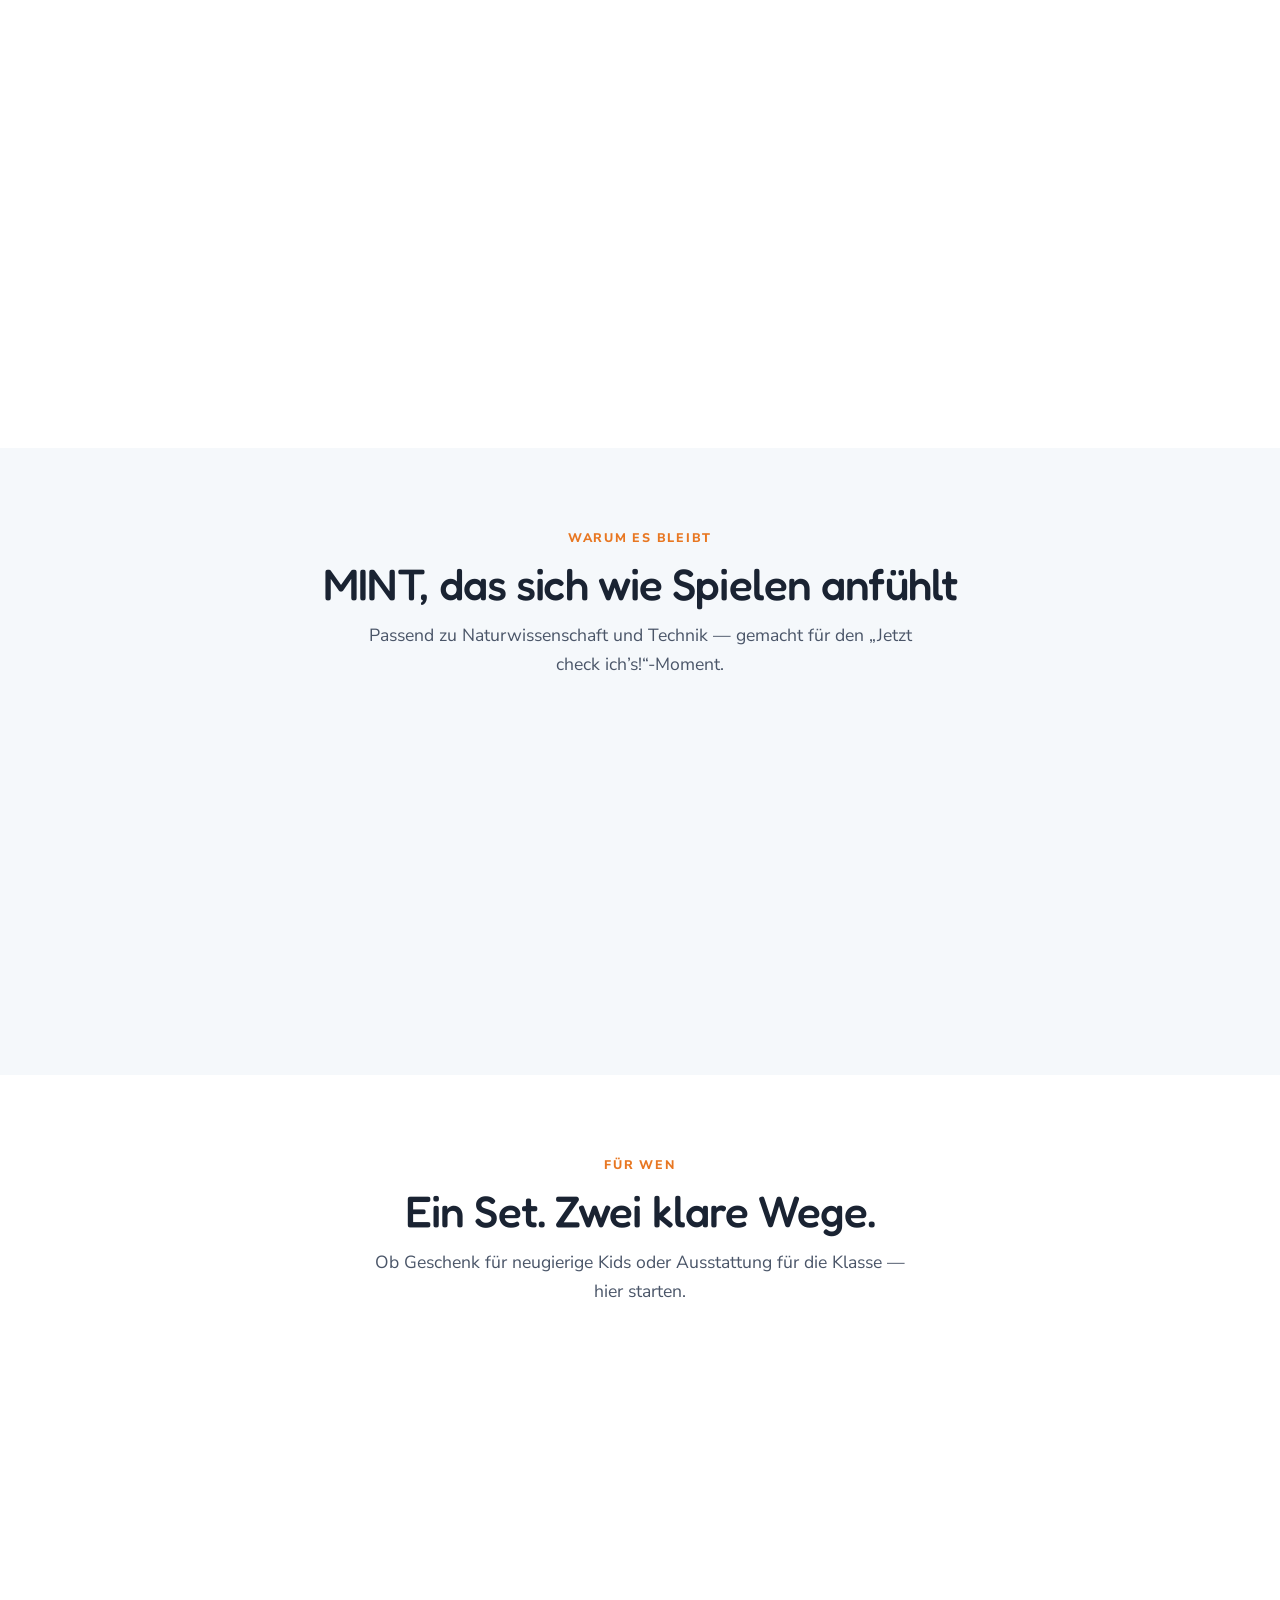
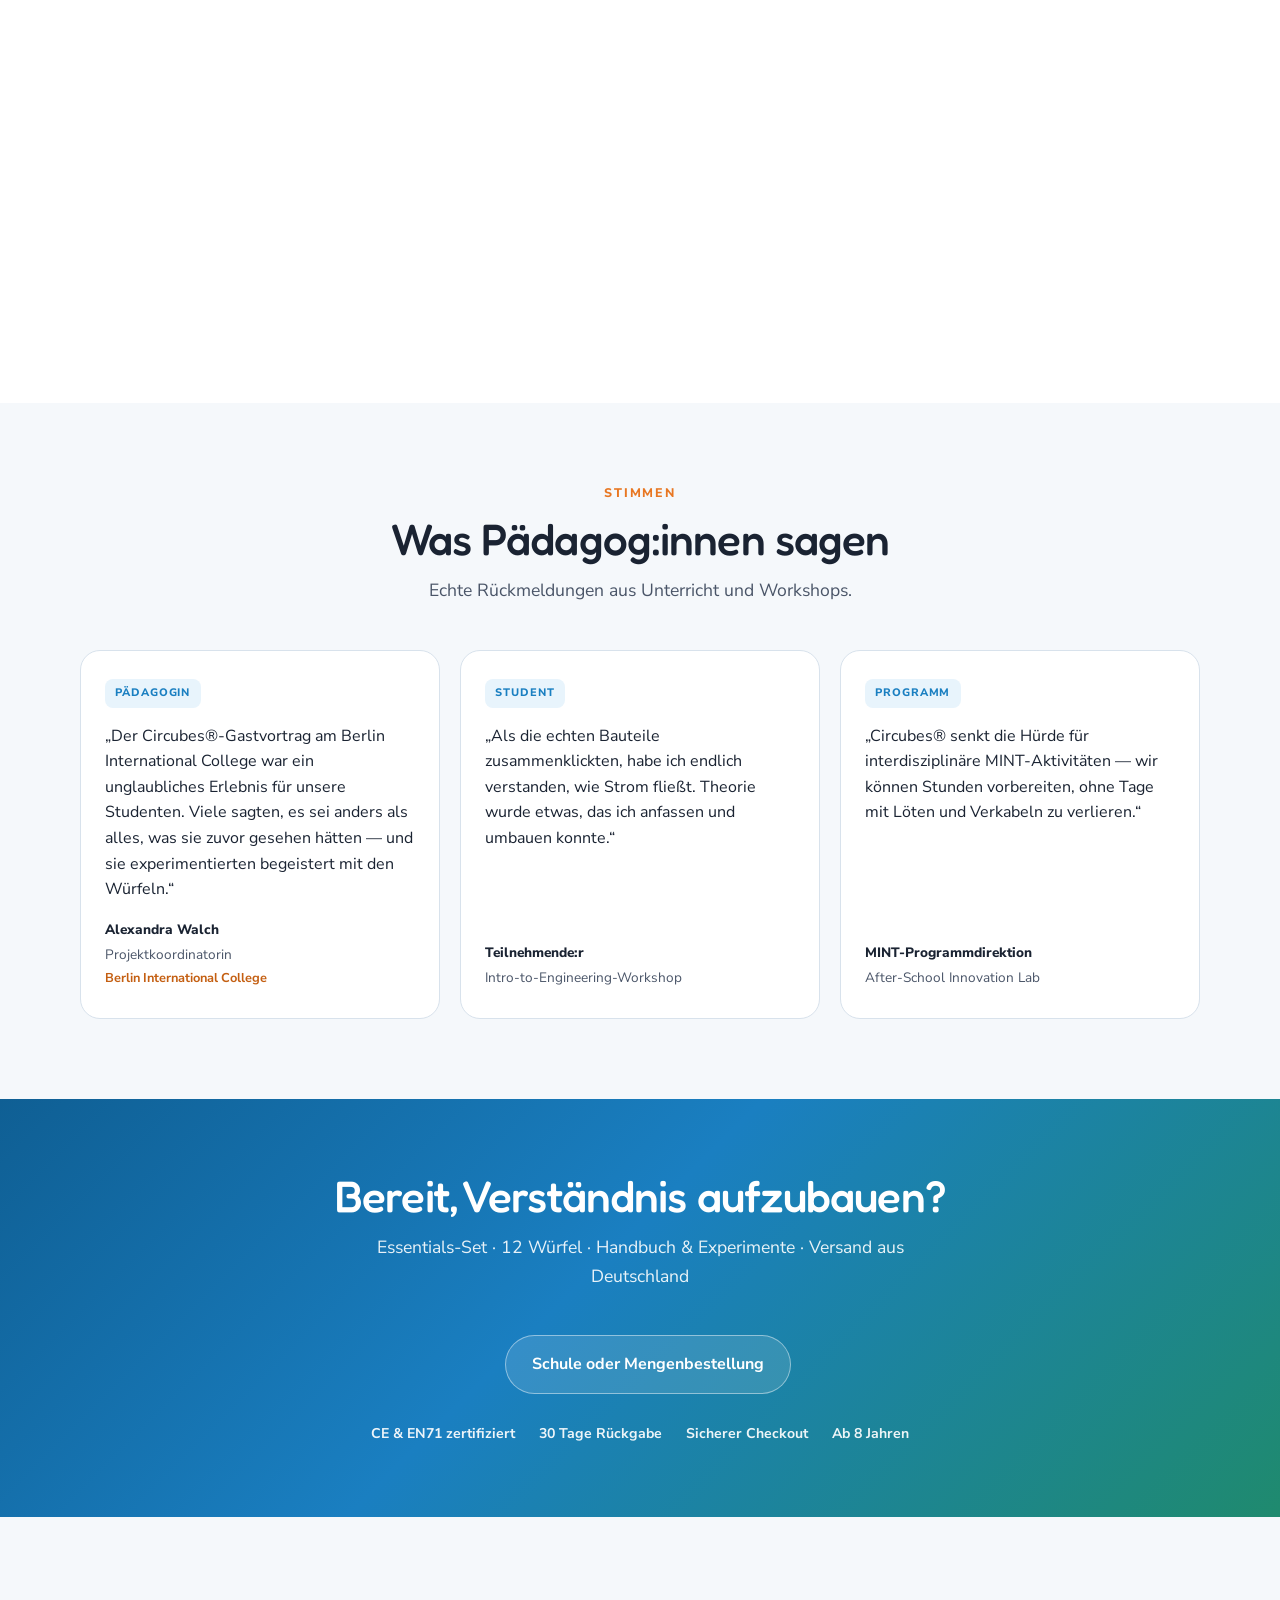
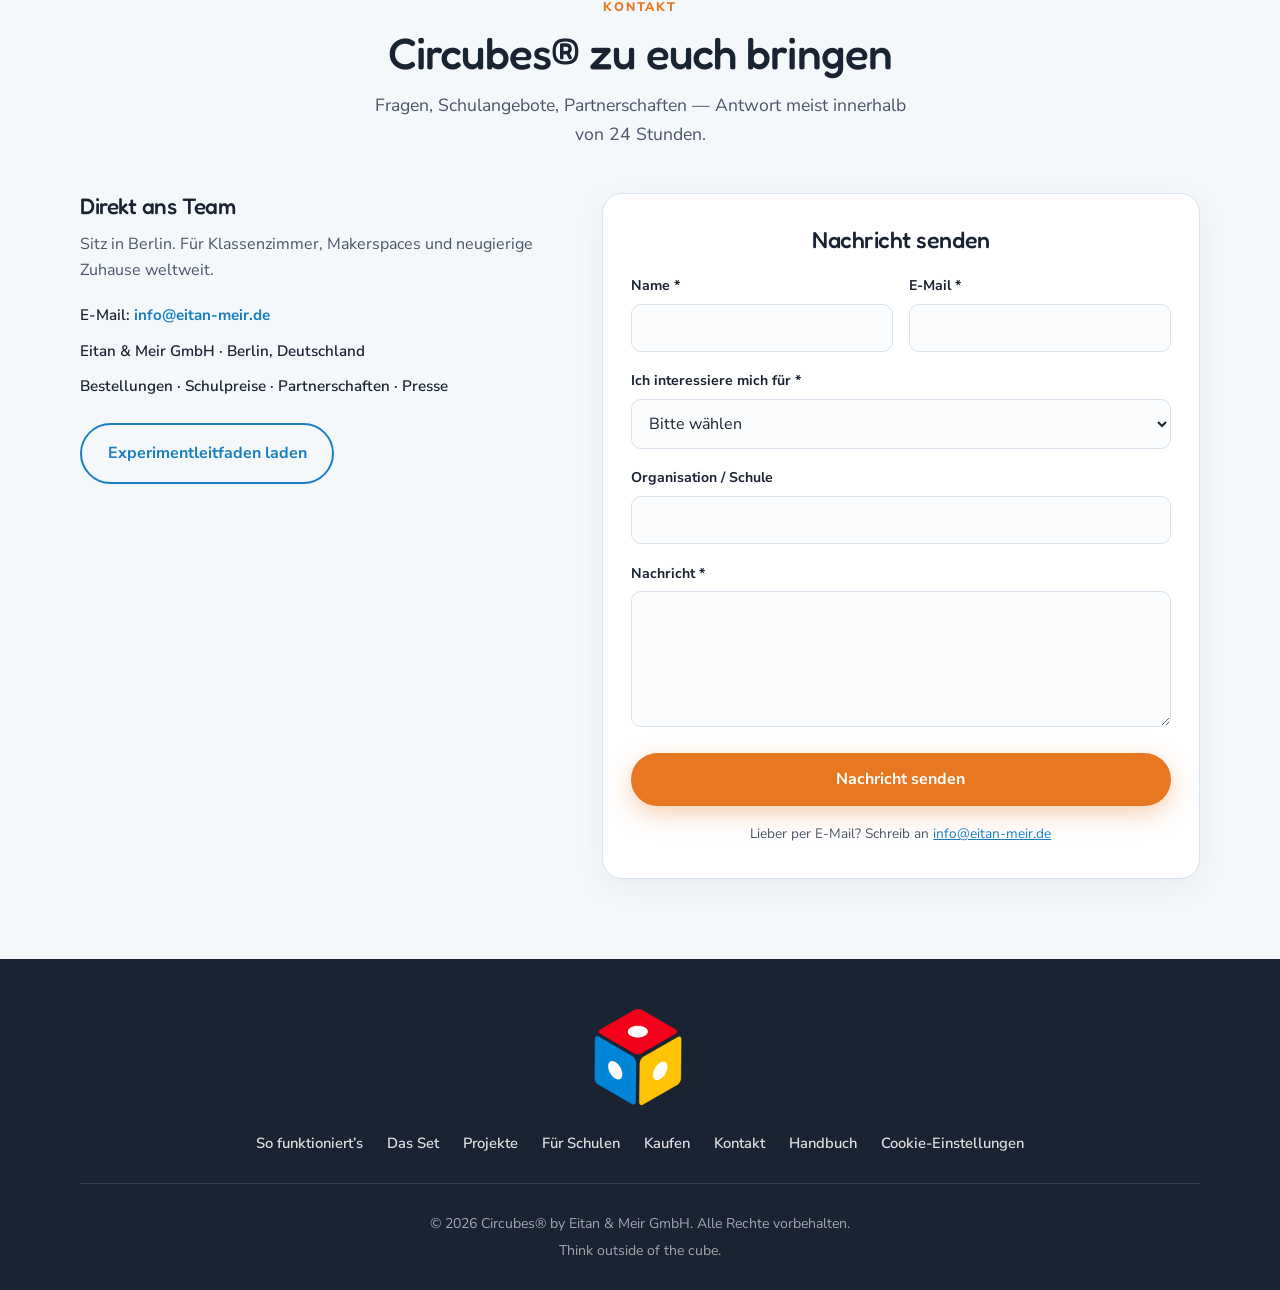
==== commit 62c1a469: "fix" ====
--- a/index-de.html
+++ b/index-de.html
@@ -243,7 +243,7 @@
             </div>
             <div class="hero-actions">
                 <stripe-buy-button
-                    buy-button-id="buy_btn_1U3aZBAJLxLrpm5q1j4MRkDb"
+                    buy-button-id="buy_btn_1U52D9AJLxLrpm5qCvcIbwND"
                     publishable-key="pk_live_51SkRGAAJLxLrpm5qf7RqXzTUPRc53zvWkfSmdkyWSQ9QnMiZgFvE02sZ34ksSjhMv2gxTCOvYwGcNrn5qOR9tMCM00yjJifaCA"
                 ></stripe-buy-button>
                 <a href="#how" class="btn btn-ghost">So funktioniert’s</a>
@@ -526,7 +526,7 @@
             <p class="section-sub">Essentials-Set · 12 Würfel · Handbuch &amp; Experimente · Versand aus Deutschland</p>
             <div class="buy-band-actions">
                 <stripe-buy-button
-                    buy-button-id="buy_btn_1U3aZBAJLxLrpm5q1j4MRkDb"
+                    buy-button-id="buy_btn_1U52D9AJLxLrpm5qCvcIbwND"
                     publishable-key="pk_live_51SkRGAAJLxLrpm5qf7RqXzTUPRc53zvWkfSmdkyWSQ9QnMiZgFvE02sZ34ksSjhMv2gxTCOvYwGcNrn5qOR9tMCM00yjJifaCA"
                 ></stripe-buy-button>
                 <a href="#contact" class="btn btn-ghost">Schule oder Mengenbestellung</a>
